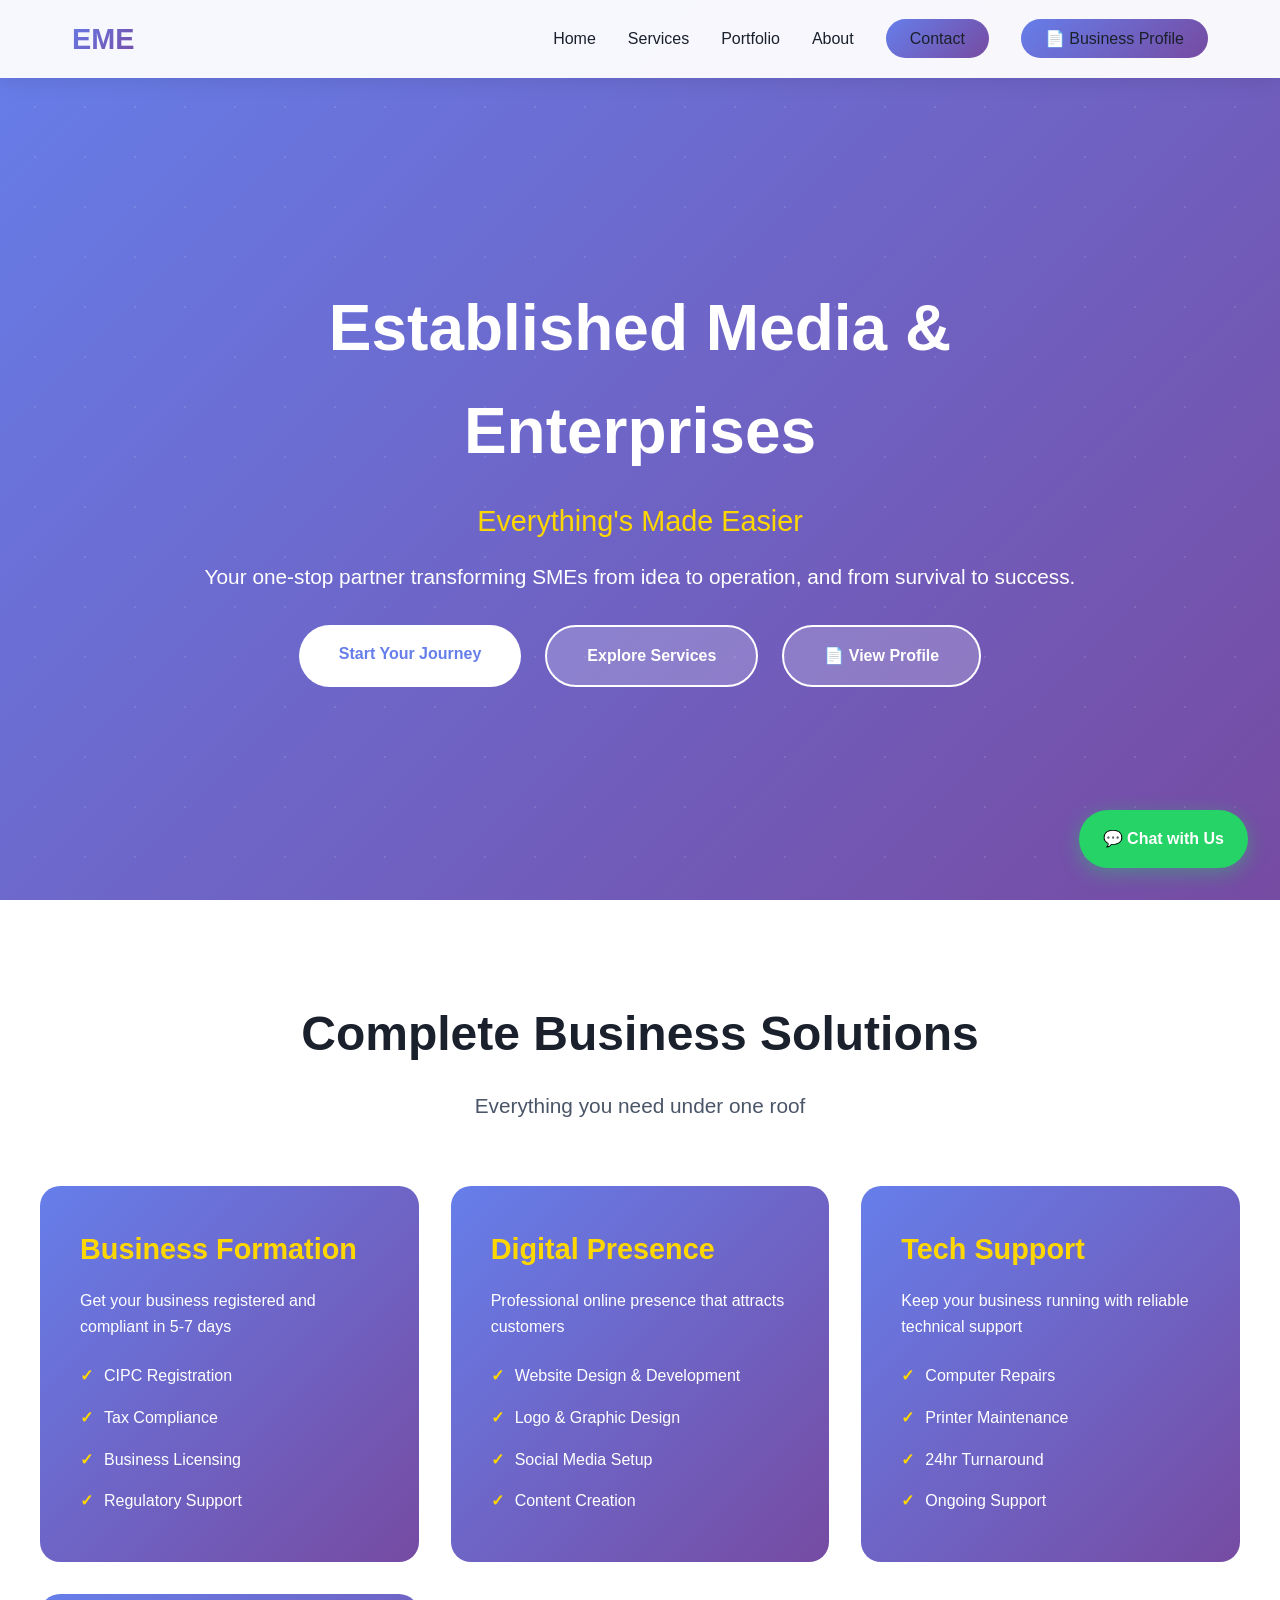
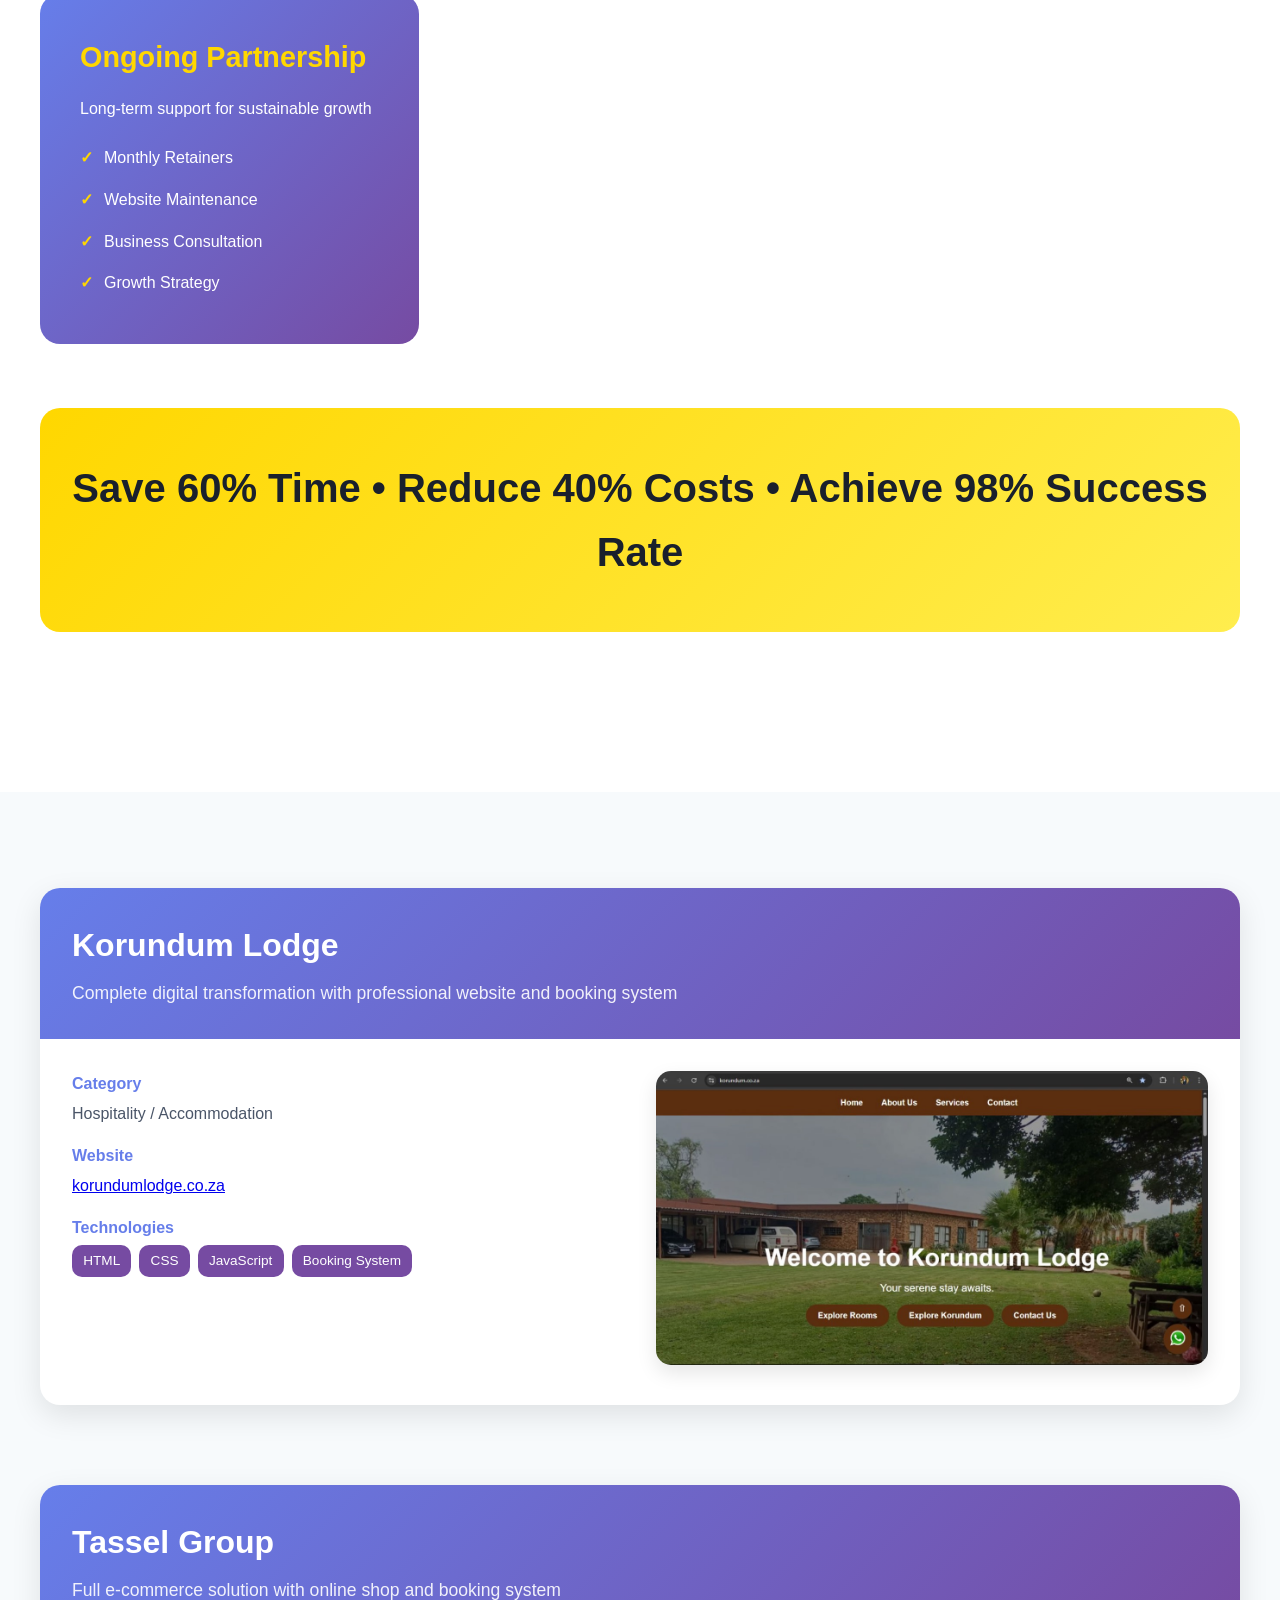
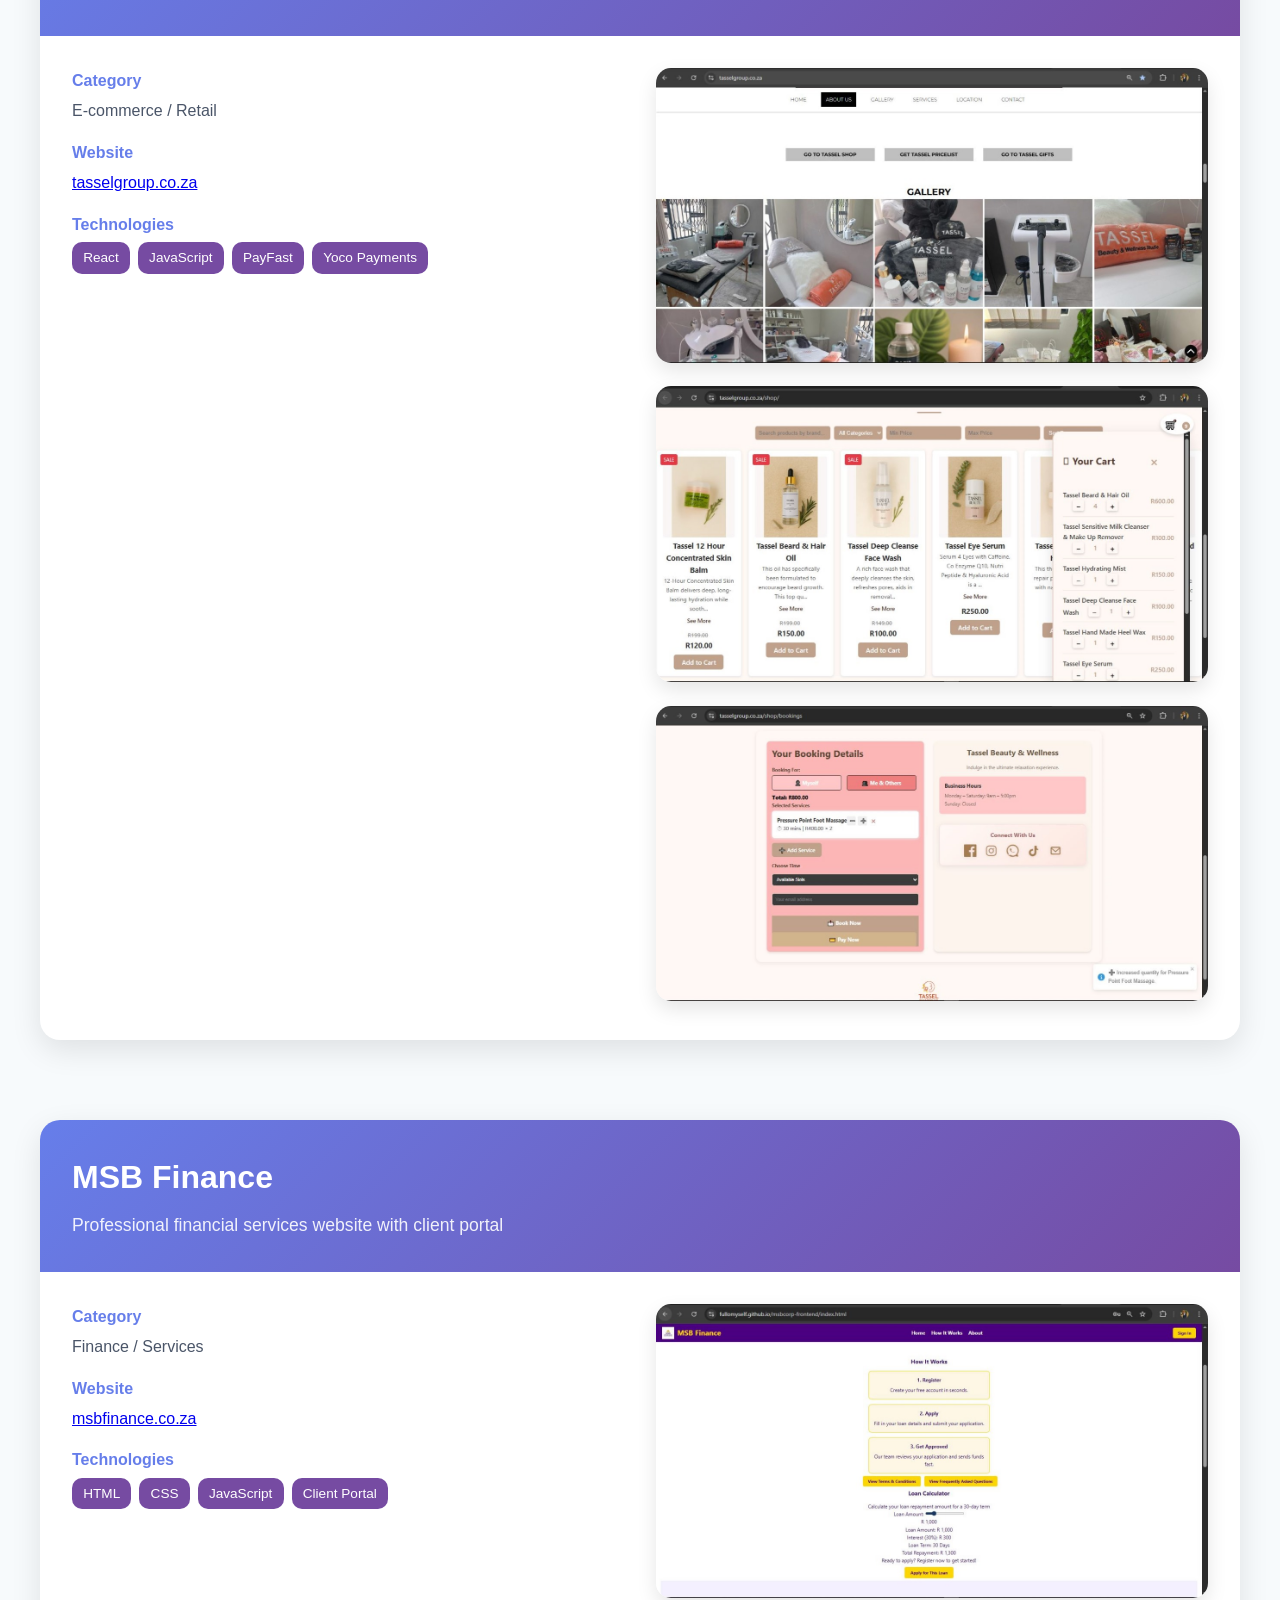
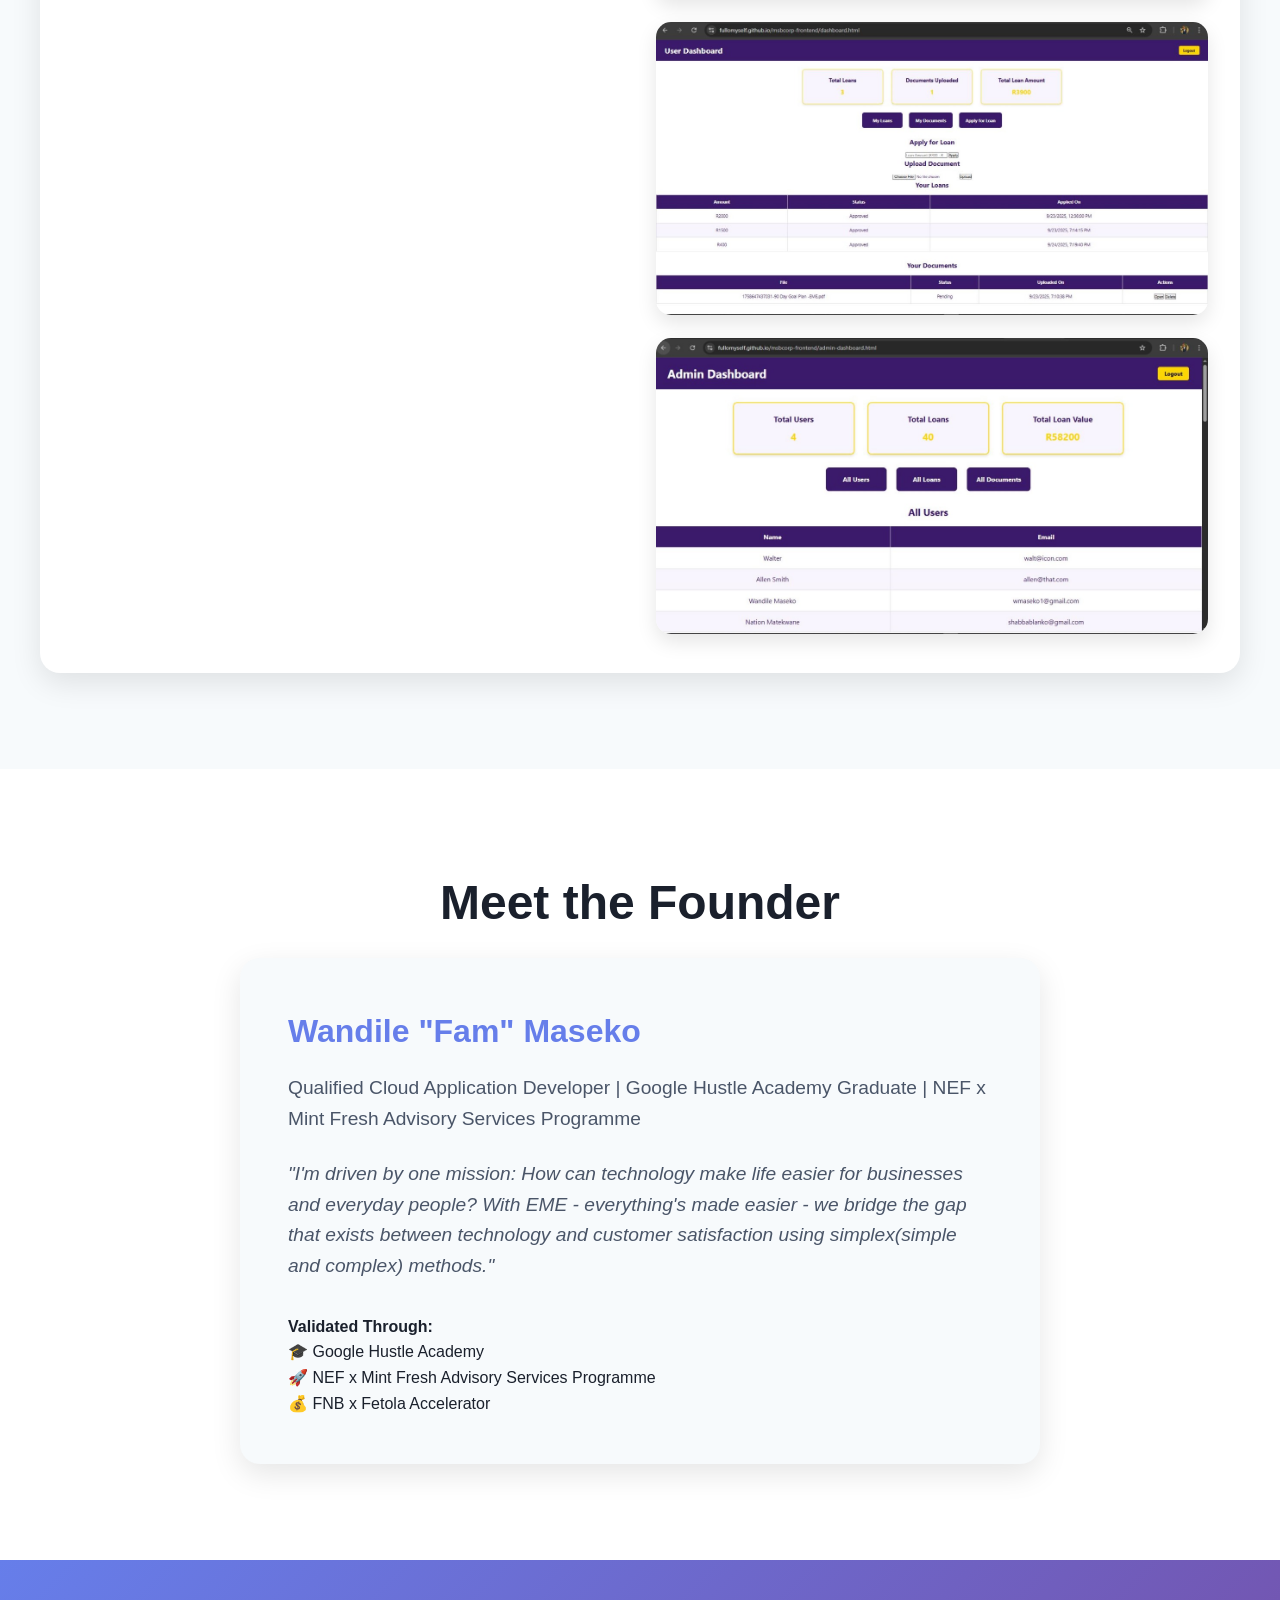
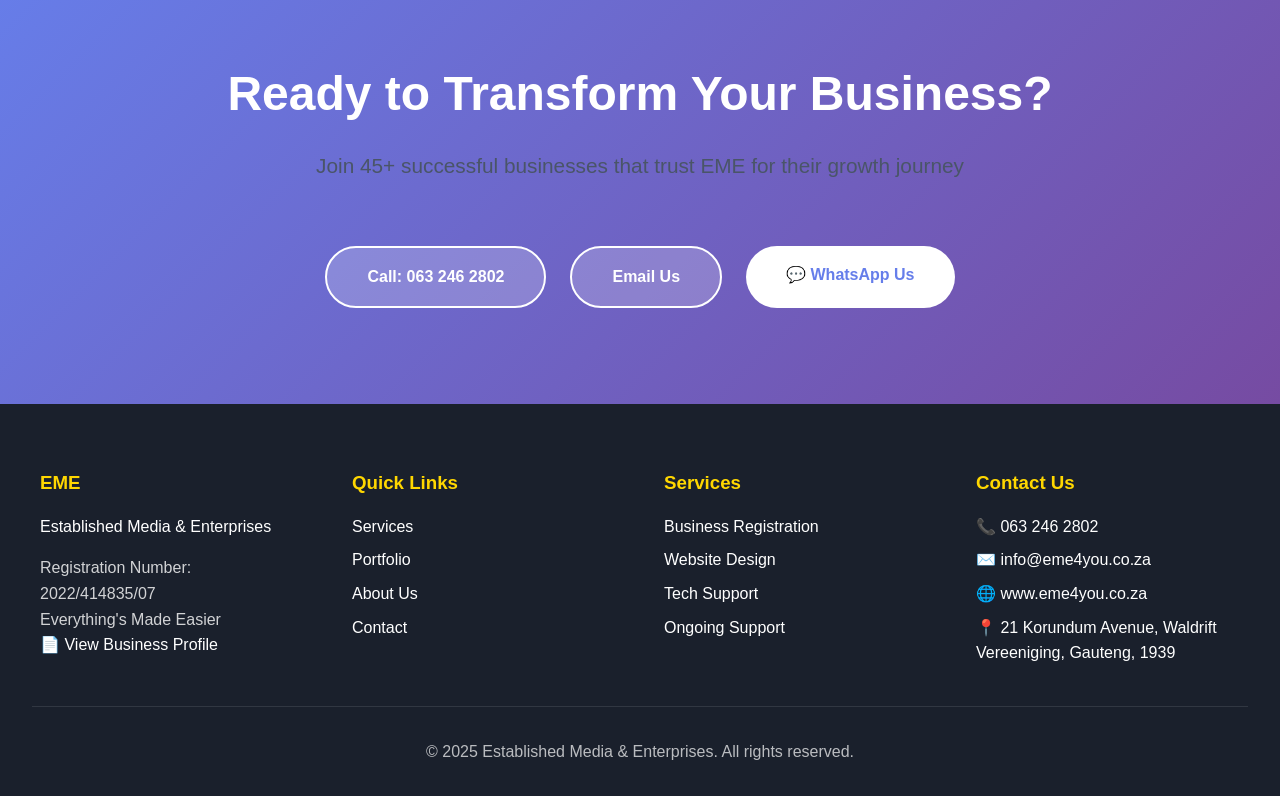
==== index.html @ 4d740564 "frontend - Done/ Final" ====
<!DOCTYPE html>
<html lang="en">

<head>
    <meta charset="UTF-8" />
    <meta name="viewport" content="width=device-width, initial-scale=1.0" />
    <title>EME - Established Media & Enterprises | Everything's Made Easier</title>
    <meta name="description"
        content="One-stop SME enablement partner. From company registration to website design and tech support." />
    <link rel="icon" type="image/x-icon" href="assets/favicon.ico" />
    <link rel="stylesheet" href="css/styles.css" />
</head>

<body>
    <!-- Navigation -->
    <nav id="navbar">
        <div class="nav-container">
            <div class="logo">EME</div>
            <ul class="nav-links" id="navLinks">
                <li><a href="#home">Home</a></li>
                <li><a href="#services">Services</a></li>
                <li><a href="#portfolio-full">Portfolio</a></li>
                <li><a href="#about">About</a></li>
                <li><a href="#contact" class="cta-btn">Contact</a></li>
                <li><a href="#" id="openProfile" class="cta-btn">📄 Business Profile</a></li>
            </ul>
            <div class="menu-toggle" id="menuToggle">
                <span></span>
                <span></span>
                <span></span>
            </div>
        </div>
    </nav>

    <!-- Hero Section -->
    <section class="hero" id="home">
        <div class="hero-content">
            <h1>Established Media & Enterprises</h1>
            <p class="tagline">Everything's Made Easier</p>
            <p>Your one-stop partner transforming SMEs from idea to operation, and from survival to success.</p>
            <div class="hero-buttons">
                <a href="#contact" class="btn-primary">Start Your Journey</a>
                <a href="#services" class="btn-secondary">Explore Services</a>
                <a href="#" id="openProfileHero" class="btn-secondary">📄 View Profile</a>
            </div>
        </div>
    </section>

    <!-- Services Section -->
    <section class="services-section" id="services">
        <h2 class="section-title">Complete Business Solutions</h2>
        <p class="section-subtitle">Everything you need under one roof</p>
        <div class="services-grid">
            <div class="service-card">
                <h3>Business Formation</h3>
                <p>Get your business registered and compliant in 5-7 days</p>
                <ul>
                    <li>CIPC Registration</li>
                    <li>Tax Compliance</li>
                    <li>Business Licensing</li>
                    <li>Regulatory Support</li>
                </ul>
            </div>
            <div class="service-card">
                <h3>Digital Presence</h3>
                <p>Professional online presence that attracts customers</p>
                <ul>
                    <li>Website Design & Development</li>
                    <li>Logo & Graphic Design</li>
                    <li>Social Media Setup</li>
                    <li>Content Creation</li>
                </ul>
            </div>
            <div class="service-card">
                <h3>Tech Support</h3>
                <p>Keep your business running with reliable technical support</p>
                <ul>
                    <li>Computer Repairs</li>
                    <li>Printer Maintenance</li>
                    <li>24hr Turnaround</li>
                    <li>Ongoing Support</li>
                </ul>
            </div>
            <div class="service-card">
                <h3>Ongoing Partnership</h3>
                <p>Long-term support for sustainable growth</p>
                <ul>
                    <li>Monthly Retainers</li>
                    <li>Website Maintenance</li>
                    <li>Business Consultation</li>
                    <li>Growth Strategy</li>
                </ul>
            </div>
        </div>
        <div class="value-prop">
            <h2>Save 60% Time • Reduce 40% Costs • Achieve 98% Success Rate</h2>
        </div>
    </section>

    <!-- Portfolio Section -->
    <section class="portfolio-full-section" id="portfolio-full">
        <div class="container">
            <!-- Portfolio Project 1 -->
            <div class="project">
                <div class="project-header">
                    <h2 class="project-title">Korundum Lodge</h2>
                    <p class="project-subtitle">Complete digital transformation with professional website and booking
                        system</p>
                </div>
                <div class="project-content">
                    <div class="project-grid">
                        <div class="project-details">
                            <div class="detail-item">
                                <span class="detail-label">Category</span>
                                <span class="detail-value">Hospitality / Accommodation</span>
                            </div>
                            <div class="detail-item">
                                <span class="detail-label">Website</span>
                                <a href="https://korundumlodge.co.za" target="_blank"
                                    class="website-link">korundumlodge.co.za</a>
                            </div>
                            <div class="detail-item">
                                <span class="detail-label">Technologies</span>
                                <div class="features-list">
                                    <span class="feature">HTML</span>
                                    <span class="feature">CSS</span>
                                    <span class="feature">JavaScript</span>
                                    <span class="feature">Booking System</span>
                                </div>
                            </div>
                        </div>
                        <div class="screenshot-gallery">
                            <div class="screenshot-container">
                                <img src="screenshots/korundumHomePage.jpg" alt="Korundum Lodge Screenshot 1">
                            </div>
                        </div>
                    </div>
                </div>
            </div>

            <!-- Portfolio Project 2 -->
            <div class="project">
                <div class="project-header">
                    <h2 class="project-title">Tassel Group</h2>
                    <p class="project-subtitle">Full e-commerce solution with online shop and booking system</p>
                </div>
                <div class="project-content">
                    <div class="project-grid">
                        <div class="project-details">
                            <div class="detail-item">
                                <span class="detail-label">Category</span>
                                <span class="detail-value">E-commerce / Retail</span>
                            </div>
                            <div class="detail-item">
                                <span class="detail-label">Website</span>
                                <a href="https://tasselgroup.co.za" target="_blank"
                                    class="website-link">tasselgroup.co.za</a>
                            </div>
                            <div class="detail-item">
                                <span class="detail-label">Technologies</span>
                                <div class="features-list">
                                    <span class="feature">React</span>
                                    <span class="feature">JavaScript</span>
                                    <span class="feature">PayFast</span>
                                    <span class="feature">Yoco Payments</span>
                                </div>
                            </div>
                        </div>
                        <div class="screenshot-gallery">
                            <div class="screenshot-container">
                                <img src="screenshots/tasselHomePage.jpg" alt="Tassel Group Screenshot 1">
                            </div>
                            <div class="screenshot-container">
                                <img src="screenshots/tasselShop.jpg" alt="Tassel Group Screenshot 2">
                            </div>
                            <div class="screenshot-container">
                                <img src="screenshots/tasselBookings.jpg" alt="Tassel Group Screenshot 3">
                            </div>
                        </div>
                    </div>
                </div>
            </div>

            <!-- Portfolio Project 3 -->
            <div class="project">
                <div class="project-header">
                    <h2 class="project-title">MSB Finance</h2>
                    <p class="project-subtitle">Professional financial services website with client portal</p>
                </div>
                <div class="project-content">
                    <div class="project-grid">
                        <div class="project-details">
                            <div class="detail-item">
                                <span class="detail-label">Category</span>
                                <span class="detail-value">Finance / Services</span>
                            </div>
                            <div class="detail-item">
                                <span class="detail-label">Website</span>
                                <a href="https://msbfinance.co.za" target="_blank"
                                    class="website-link">msbfinance.co.za</a>
                            </div>
                            <div class="detail-item">
                                <span class="detail-label">Technologies</span>
                                <div class="features-list">
                                    <span class="feature">HTML</span>
                                    <span class="feature">CSS</span>
                                    <span class="feature">JavaScript</span>
                                    <span class="feature">Client Portal</span>
                                </div>
                            </div>
                        </div>
                        <div class="screenshot-gallery">
                            <div class="screenshot-container">
                                <img src="screenshots/msb-homePage.jpg" alt="MSB Finance Screenshot 1">
                            </div>
                            <div class="screenshot-container">
                                <img src="screenshots/msb-userDashboard.jpg" alt="MSB Finance Screenshot 2">
                            </div>
                            <div class="screenshot-container">
                                <img src="screenshots/msb-adminDashboard.jpg" alt="MSB Finance Screenshot 3">
                            </div>
                        </div>
                    </div>
                </div>
            </div>
        </div>
    </section>

    <!-- About Section -->
    <section class="about-section" id="about">
        <h2 class="section-title">Meet the Founder</h2>
        <div class="about-card">
            <h3>Wandile "Fam" Maseko</h3>
            <p class="subtitle">Qualified Cloud Application Developer | Google Hustle Academy Graduate | NEF x Mint Fresh Advisory Services Programme</p>
            <p class="quote">
                "I'm driven by one mission: How can technology make life easier for businesses and everyday people? With
                EME - everything's made easier - we bridge the gap that exists between technology and customer
                satisfaction using simplex(simple and complex) methods."
            </p>
            <div class="validation-box">
                <h4>Validated Through:</h4>
                <div class="validation-items">
                    <div>🎓 Google Hustle Academy</div>
                    <div>🚀 NEF x Mint Fresh Advisory Services Programme</div>
                    <div>💰 FNB x Fetola Accelerator</div>
                </div>
            </div>
        </div>
    </section>

    <!-- Contact Section -->
    <section class="contact-section" id="contact">
        <h2 class="section-title">Ready to Transform Your Business?</h2>
        <p class="section-subtitle">Join 45+ successful businesses that trust EME for their growth journey</p>

        <div class="hero-buttons" style="margin-top: 3rem;">
            <a href="tel:0632462802" class="btn-secondary">Call: 063 246 2802</a>
            <a href="mailto:info@eme4you.co.za" class="btn-secondary">Email Us</a>
            <a href="https://wa.me/27632462802?text=Hi%20EME%2C%20I%27m%20interested%20in%20your%20services."
                target="_blank" class="btn-primary whatsapp-btn">
                💬 WhatsApp Us
            </a>
        </div>
    </section>

    <!-- Footer -->
    <footer>
        <div class="footer-content">
            <div class="footer-section">
                <h3>EME</h3>
                <p>Established Media & Enterprises</p>
                <p style="margin-top: 1rem; opacity: 0.8;">Registration Number: 2022/414835/07</p>
                <p style="opacity: 0.8;">Everything's Made Easier</p>
                <a href="#" id="openProfile" class="btn-primary">📄 View Business Profile</a>
            </div>
            <div class="footer-section">
                <h3>Quick Links</h3>
                <ul>
                    <li><a href="#services">Services</a></li>
                    <li><a href="#portfolio-full">Portfolio</a></li>
                    <li><a href="#about">About Us</a></li>
                    <li><a href="#contact">Contact</a></li>
                </ul>
            </div>
            <div class="footer-section">
                <h3>Services</h3>
                <ul>
                    <li><a href="#services">Business Registration</a></li>
                    <li><a href="#services">Website Design</a></li>
                    <li><a href="#services">Tech Support</a></li>
                    <li><a href="#services">Ongoing Support</a></li>
                </ul>
            </div>
            <div class="footer-section">
                <h3>Contact Us</h3>
                <ul>
                    <li>📞 <a href="tel:0632462802">063 246 2802</a></li>
                    <li>✉️ <a href="mailto:info@eme4you.co.za">info@eme4you.co.za</a></li>
                    <li>🌐 <a href="http://www.eme4you.co.za">www.eme4you.co.za</a></li>
                    <li>📍 21 Korundum Avenue, Waldrift<br />Vereeniging, Gauteng, 1939</li>
                </ul>
            </div>
        </div>
        <div class="footer-bottom">
            <p>&copy; 2025 Established Media & Enterprises. All rights reserved.</p>
        </div>
    </footer>

     <!-- ======================== -->
  <!-- Business Profile Modal -->
  <!-- ======================== -->
  <div id="profileModal" class="modal">
    <div class="modal-content">
      <span id="closeProfile" class="close">&times;</span>
      <div class="profile-container">
        <!-- Business Profile Content -->
        <h2>Established Media & Enterprises</h2>
        <p><strong>Reg. No:</strong> 2022/414835/07</p>
        <p><strong>Founder:</strong> Wandile Maseko</p>
        <p><strong>Industry:</strong> Business Enablement, Digital Services, Tech Support</p>
        <h3>About Us</h3>
        <p>
          Established Media & Enterprises (EME) is a one-stop SME enablement partner.
          We specialize in company registration, website design, branding, and tech support.
        </p>

        <h3>Our Services</h3>
        <ul>
          <li>Company Registration & Compliance</li>
          <li>Website Design & Hosting</li>
          <li>Graphic Design & Branding</li>
          <li>Computer & Printer Repairs</li>
          <li>SME Growth Consultation</li>
        </ul>

        <h3>Highlights & Recognition</h3>
        <ul>
          <li>🎓 Google Hustle Academy Graduate</li>
          <li>💰 NEF Funding Recipient</li>
          <li>🚀 FNB x Fetola Accelerator</li>
        </ul>

        <h3>Contact Information</h3>
        <p>📞 063 246 2802</p>
        <p>✉️ info@eme4you.co.za</p>
        <p>🌐 www.eme4you.co.za</p>
        <p>📍 21 Korundum Avenue, Waldrift, Vereeniging, Gauteng, 1939</p>
      </div>
      <div class="modal-actions">
        <button id="downloadProfile" class="btn-primary">⬇️ Download PDF</button>
      </div>
    </div>
  </div>

    <!-- WhatsApp Float Button -->
    <a href="https://wa.me/27632462802?text=Hi%20EME%2C%20I%27d%20like%20to%20know%20more%20about%20your%20services."
        target="_blank" class="whatsapp-float">
        💬 Chat with Us
    </a>

    <script src="js/script.js"></script>
</body>

</html>
---- css/styles.css ----
/* =====================
   Reset & Root Variables
   ===================== */
* {
    margin: 0;
    padding: 0;
    box-sizing: border-box;
}

:root {
    --primary: #667eea;
    --secondary: #764ba2;
    --accent: #ffd700;
    --dark: #1a202c;
    --light: #f7fafc;
    --gray: #4a5568;
    --green: #25D366;
}

body {
    font-family: 'Segoe UI', Tahoma, Geneva, Verdana, sans-serif;
    line-height: 1.6;
    color: var(--dark);
    overflow-x: hidden;
}

html {
    scroll-behavior: smooth;
}

/* =====================
   Navigation
   ===================== */
nav {
    position: fixed;
    top: 0;
    width: 100%;
    background: rgba(255, 255, 255, 0.95);
    backdrop-filter: blur(10px);
    box-shadow: 0 2px 20px rgba(0, 0, 0, 0.1);
    z-index: 1000;
    transition: all 0.3s ease;
}

nav.scrolled {
    padding: 0.5rem 0;
    box-shadow: 0 4px 30px rgba(0, 0, 0, 0.15);
}

.nav-container {
    max-width: 1200px;
    margin: 0 auto;
    display: flex;
    justify-content: space-between;
    align-items: center;
    padding: 1rem 2rem;
}

.logo {
    font-size: 1.8rem;
    font-weight: 700;
    background: linear-gradient(135deg, var(--primary), var(--secondary));
    -webkit-background-clip: text;
    -webkit-text-fill-color: transparent;
    background-clip: text;
}

.nav-links {
    display: flex;
    gap: 2rem;
    list-style: none;
    align-items: center;
}

.nav-links a {
    text-decoration: none;
    color: var(--dark);
    font-weight: 500;
    transition: color 0.3s;
    position: relative;
}

.nav-links a:not(.cta-btn)::after {
    content: '';
    position: absolute;
    bottom: -5px;
    left: 0;
    width: 0;
    height: 2px;
    background: var(--primary);
    transition: width 0.3s;
}

.nav-links a:not(.cta-btn):hover::after {
    width: 100%;
}

.nav-links a:hover {
    color: var(--primary);
}

.cta-btn {
    background: linear-gradient(135deg, var(--primary), var(--secondary));
    color: white;
    padding: 0.7rem 1.5rem;
    border-radius: 25px;
    text-decoration: none;
    font-weight: 600;
    transition: transform 0.3s, box-shadow 0.3s;
}

.cta-btn:hover {
    transform: translateY(-2px);
    box-shadow: 0 5px 15px rgba(102, 126, 234, 0.4);
}

.menu-toggle {
    display: none;
    flex-direction: column;
    cursor: pointer;
    gap: 5px;
}

.menu-toggle span {
    width: 25px;
    height: 3px;
    background: var(--dark);
    transition: 0.3s;
    border-radius: 3px;
}

.menu-toggle.active span:nth-child(1) {
    transform: rotate(45deg) translate(8px, 8px);
}

.menu-toggle.active span:nth-child(2) {
    opacity: 0;
}

.menu-toggle.active span:nth-child(3) {
    transform: rotate(-45deg) translate(8px, -8px);
}

/* =====================
   Hero Section
   ===================== */
.hero {
    min-height: 100vh;
    background: linear-gradient(135deg, var(--primary) 0%, var(--secondary) 100%);
    display: flex;
    align-items: center;
    justify-content: center;
    text-align: center;
    color: white;
    padding: 8rem 2rem 4rem;
    position: relative;
    overflow: hidden;
}

.hero::before {
    content: '';
    position: absolute;
    width: 200%;
    height: 200%;
    background: radial-gradient(circle, rgba(255, 255, 255, 0.1) 1px, transparent 1px);
    background-size: 50px 50px;
    animation: moveBackground 20s linear infinite;
}

@keyframes moveBackground {
    0% {
        transform: translate(0, 0);
    }

    100% {
        transform: translate(50px, 50px);
    }
}

.hero-content {
    max-width: 900px;
    position: relative;
    z-index: 1;
}

.hero h1 {
    font-size: 4rem;
    margin-bottom: 1rem;
    animation: fadeInUp 1s ease-out;
}

.hero .tagline {
    font-size: 1.8rem;
    margin-bottom: 1rem;
    color: var(--accent);
    animation: fadeInUp 1s ease-out 0.2s both;
}

.hero p {
    font-size: 1.3rem;
    margin-bottom: 2rem;
    opacity: 0.95;
    animation: fadeInUp 1s ease-out 0.4s both;
}

@keyframes fadeInUp {
    from {
        opacity: 0;
        transform: translateY(30px);
    }

    to {
        opacity: 1;
        transform: translateY(0);
    }
}

/* Hero Buttons */
.hero-buttons {
    display: flex;
    gap: 1.5rem;
    justify-content: center;
    flex-wrap: wrap;
}

.hero-buttons .btn-primary {
    background: white;
    color: var(--primary);
    border-radius: 50px;
    padding: 1rem 2.5rem;
    font-weight: 700;
    text-decoration: none;
    transition: all 0.3s ease;
}

.hero-buttons .btn-primary:hover {
    transform: translateY(-3px);
    box-shadow: 0 10px 25px rgba(0, 0, 0, 0.2);
}

.hero-buttons .btn-secondary {
    background: rgba(255, 255, 255, 0.2);
    color: white;
    border: 2px solid white;
    border-radius: 50px;
    padding: 1rem 2.5rem;
    font-weight: 600;
    text-decoration: none;
    transition: all 0.3s ease;
}

.hero-buttons .btn-secondary:hover {
    background: white;
    color: var(--primary);
    transform: translateY(-3px);
    box-shadow: 0 8px 20px rgba(0, 0, 0, 0.15);
}

/* =====================
   Sections
   ===================== */
section {
    padding: 6rem 2rem;
}

.section-title {
    text-align: center;
    font-size: 3rem;
    margin-bottom: 1rem;
    color: var(--dark);
}

.section-subtitle {
    text-align: center;
    font-size: 1.3rem;
    color: var(--gray);
    margin-bottom: 4rem;
}

/* =====================
   Services
   ===================== */
.services-section {
    background: white;
}

.services-grid {
    max-width: 1200px;
    margin: 0 auto;
    display: grid;
    grid-template-columns: repeat(auto-fit, minmax(280px, 1fr));
    gap: 2rem;
}

.service-card {
    background: linear-gradient(135deg, var(--primary), var(--secondary));
    padding: 2.5rem;
    border-radius: 20px;
    color: white;
    transition: transform 0.3s, box-shadow 0.3s;
}

.service-card:hover {
    transform: translateY(-10px);
    box-shadow: 0 15px 40px rgba(102, 126, 234, 0.3);
}

.service-card h3 {
    font-size: 1.8rem;
    margin-bottom: 1rem;
    color: var(--accent);
}

.service-card ul {
    list-style: none;
    margin-top: 1rem;
}

.service-card ul li {
    padding: 0.5rem 0 0.5rem 1.5rem;
    position: relative;
}

.service-card ul li::before {
    content: "✓";
    position: absolute;
    left: 0;
    color: var(--accent);
    font-weight: bold;
}

/* Value Prop */
.value-prop {
    background: linear-gradient(135deg, var(--accent) 0%, #ffed4e 100%);
    padding: 3rem 2rem;
    text-align: center;
    margin: 4rem auto;
    max-width: 1200px;
    border-radius: 20px;
}

.value-prop h2 {
    font-size: 2.5rem;
    color: var(--dark);
}

/* =====================
   Portfolio Full Section
   ===================== */
.portfolio-full-section {
    background: var(--light);
    padding: 6rem 2rem;
}

.portfolio-full-section .container {
    max-width: 1200px;
    margin: 0 auto;
    display: flex;
    flex-direction: column;
    gap: 5rem;
}

.project {
    background: white;
    border-radius: 20px;
    overflow: hidden;
    box-shadow: 0 10px 30px rgba(0, 0, 0, 0.1);
    transition: transform 0.3s, box-shadow 0.3s;
}

.project:hover {
    transform: translateY(-10px);
    box-shadow: 0 20px 50px rgba(0, 0, 0, 0.15);
}

.project-header {
    padding: 2rem;
    background: linear-gradient(135deg, var(--primary), var(--secondary));
    color: white;
}

.project-header h2.project-title {
    font-size: 2rem;
    margin-bottom: 0.5rem;
}

.project-header p.project-subtitle {
    font-size: 1.1rem;
    opacity: 0.9;
}

.project-content {
    padding: 2rem;
}

.project-grid {
    display: grid;
    grid-template-columns: 1fr 1fr;
    gap: 2rem;
    align-items: start;
}

.project-details {
    display: flex;
    flex-direction: column;
    gap: 1rem;
}

.detail-item {
    display: flex;
    flex-direction: column;
}

.detail-label {
    font-weight: 600;
    color: var(--primary);
    margin-bottom: 0.3rem;
}

.detail-value {
    color: var(--gray);
}

.features-list {
    display: flex;
    flex-wrap: wrap;
    gap: 0.5rem;
}

.feature {
    background: var(--secondary);
    color: white;
    padding: 0.3rem 0.7rem;
    border-radius: 10px;
    font-size: 0.85rem;
}

.screenshot-gallery {
    display: flex;
    flex-direction: column;
    gap: 1rem;
}

.screenshot-container img {
    width: 100%;
    border-radius: 15px;
    box-shadow: 0 8px 20px rgba(0, 0, 0, 0.1);
    transition: transform 0.3s, box-shadow 0.3s;
}

.screenshot-container img:hover {
    transform: translateY(-5px);
    box-shadow: 0 15px 35px rgba(0, 0, 0, 0.15);
}

/* =====================
   About Section
   ===================== */
.about-section {
    background: white;
}

.about-card {
    max-width: 800px;
    margin: 0 auto;
    background: var(--light);
    padding: 3rem;
    border-radius: 20px;
    box-shadow: 0 10px 30px rgba(0, 0, 0, 0.1);
}

.about-card h3 {
    color: var(--primary);
    font-size: 2rem;
    margin-bottom: 1rem;
}

.about-card .subtitle {
    font-size: 1.2rem;
    color: var(--gray);
    margin-bottom: 1.5rem;
}

.about-card .quote {
    font-size: 1.2rem;
    font-style: italic;
    color: var(--gray);
    margin-bottom: 2rem;
}

/* =====================
   Contact Section
   ===================== */
.contact-section {
    background: linear-gradient(135deg, var(--primary), var(--secondary));
    color: white;
    text-align: center;
}

.contact-section h2 {
    color: white;
}

.contact-form-container {
    max-width: 600px;
    margin: 3rem auto;
}

.contact-form {
    background: rgba(255, 255, 255, 0.1);
    backdrop-filter: blur(10px);
    padding: 2rem;
    border-radius: 20px;
}

.form-group {
    margin-bottom: 1.5rem;
}

.form-group input,
.form-group select,
.form-group textarea {
    width: 100%;
    padding: 1rem;
    border: 2px solid rgba(255, 255, 255, 0.3);
    border-radius: 10px;
    background: rgba(255, 255, 255, 0.9);
    font-size: 1rem;
    transition: border-color 0.3s;
}

.form-group input:focus,
.form-group select:focus,
.form-group textarea:focus {
    outline: none;
    border-color: var(--accent);
}

.form-group textarea {
    resize: vertical;
    font-family: inherit;
}

.contact-form .btn-primary {
    width: 100%;
    background: var(--accent);
    color: var(--dark);
    font-weight: 700;
    font-size: 1.1rem;
    border-radius: 50px;
    text-decoration: none;
    padding: 1rem 2rem;
}

.contact-form .btn-primary:hover {
    background: #ffed4e;
}

/* =====================
   WhatsApp Float Button
   ===================== */
.whatsapp-float {
    position: fixed;
    bottom: 2rem;
    right: 2rem;
    background: var(--green);
    color: white;
    padding: 1rem 1.5rem;
    border-radius: 50px;
    box-shadow: 0 5px 20px rgba(37, 211, 102, 0.4);
    text-decoration: none;
    font-weight: 600;
    display: flex;
    align-items: center;
    gap: 0.5rem;
    transition: all 0.3s;
    z-index: 999;
}

.whatsapp-float:hover {
    background: #20ba5a;
    transform: translateY(-3px);
    box-shadow: 0 8px 25px rgba(37, 211, 102, 0.5);
}

/* =====================
   Footer
   ===================== */
footer {
    background: var(--dark);
    color: white;
    padding: 4rem 2rem 2rem;
}

.footer-content {
    max-width: 1200px;
    margin: 0 auto;
    display: grid;
    grid-template-columns: repeat(auto-fit, minmax(250px, 1fr));
    gap: 3rem;
    margin-bottom: 2rem;
}

.footer-section h3 {
    color: var(--accent);
    margin-bottom: 1rem;
}

.footer-section ul {
    list-style: none;
}

.footer-section ul li {
    margin-bottom: 0.5rem;
}

.footer-section a {
    color: white;
    text-decoration: none;
    transition: color 0.3s;
}

.footer-section a:hover {
    color: var(--accent);
}

.footer-bottom {
    text-align: center;
    padding-top: 2rem;
    border-top: 1px solid rgba(255, 255, 255, 0.1);
    color: rgba(255, 255, 255, 0.7);
}

/* =====================
   Toast Messages
   ===================== */
.toast {
    position: fixed;
    bottom: 2rem;
    right: 2rem;
    padding: 1rem 1.5rem;
    border-radius: 10px;
    color: white;
    font-weight: 600;
    z-index: 9999;
    opacity: 0.95;
    box-shadow: 0 5px 15px rgba(0, 0, 0, 0.2);
}

.toast.success {
    background: var(--primary);
}

.toast.error {
    background: #f56565;
}

/* ===== Modal Styles (Branded) ===== */
.modal {
  display: none;
  position: fixed;
  z-index: 9999;
  left: 0;
  top: 0;
  width: 100%;
  height: 100%;
  overflow-y: auto;
  background: rgba(0, 0, 0, 0.85);
  animation: fadeIn 0.3s ease;
}

.modal-content {
  background: #ffffff;
  margin: 3% auto;
  padding: 2.5rem;
  border-radius: 16px;
  width: 92%;
  max-width: 900px;
  position: relative;
  box-shadow: 0 10px 40px rgba(0, 0, 0, 0.25);
  font-family: "Segoe UI", Arial, sans-serif;
  animation: slideUp 0.3s ease;
}

.modal .close {
  position: absolute;
  top: 15px;
  right: 20px;
  font-size: 2rem;
  font-weight: bold;
  color: #333;
  cursor: pointer;
  transition: transform 0.2s ease, color 0.2s ease;
}
.modal .close:hover {
  transform: scale(1.1);
  color: #e63946;
}

.profile-container h2 {
  font-size: 2rem;
  margin-bottom: 0.5rem;
  color: #222;
  border-bottom: 3px solid #0077b6; /* Primary brand accent */
  display: inline-block;
  padding-bottom: 4px;
}

.profile-container h3 {
  font-size: 1.4rem;
  margin-top: 1.5rem;
  margin-bottom: 0.8rem;
  color: #0077b6;
}

.profile-container p, 
.profile-container li {
  font-size: 1rem;
  color: #444;
  line-height: 1.6;
}

.profile-container ul {
  margin: 0.5rem 0 1rem 1.5rem;
}

.profile-container ul li {
  margin-bottom: 0.5rem;
}

.profile-container strong {
  color: #000;
}

.modal-actions {
  margin-top: 2rem;
  text-align: center;
}

.modal-actions .btn-primary {
  background: #0077b6;
  color: #fff;
  padding: 0.8rem 2rem;
  border-radius: 8px;
  font-size: 1rem;
  font-weight: 600;
  border: none;
  cursor: pointer;
  transition: background 0.3s ease;
}
.modal-actions .btn-primary:hover {
  background: #005f86;
}

/* Animations */
@keyframes fadeIn {
  from { opacity: 0; }
  to { opacity: 1; }
}

@keyframes slideUp {
  from { transform: translateY(40px); opacity: 0; }
  to { transform: translateY(0); opacity: 1; }
}




/* =====================
   Responsive
   ===================== */
@media (max-width: 768px) {
    .nav-links {
        display: none;
        position: absolute;
        top: 100%;
        left: 0;
        right: 0;
        background: white;
        flex-direction: column;
        padding: 2rem;
        box-shadow: 0 5px 20px rgba(0, 0, 0, 0.1);
    }

    .nav-links.active {
        display: flex;
    }

    .menu-toggle {
        display: flex;
    }

    .hero h1 {
        font-size: 2.5rem;
    }

    .hero .tagline {
        font-size: 1.3rem;
    }

    .section-title {
        font-size: 2rem;
    }

    .hero-buttons {
        flex-direction: column;
    }

    .whatsapp-float {
        padding: 0.8rem 1.2rem;
        font-size: 0.9rem;
    }

    .project-grid {
        grid-template-columns: 1fr;
    }
}
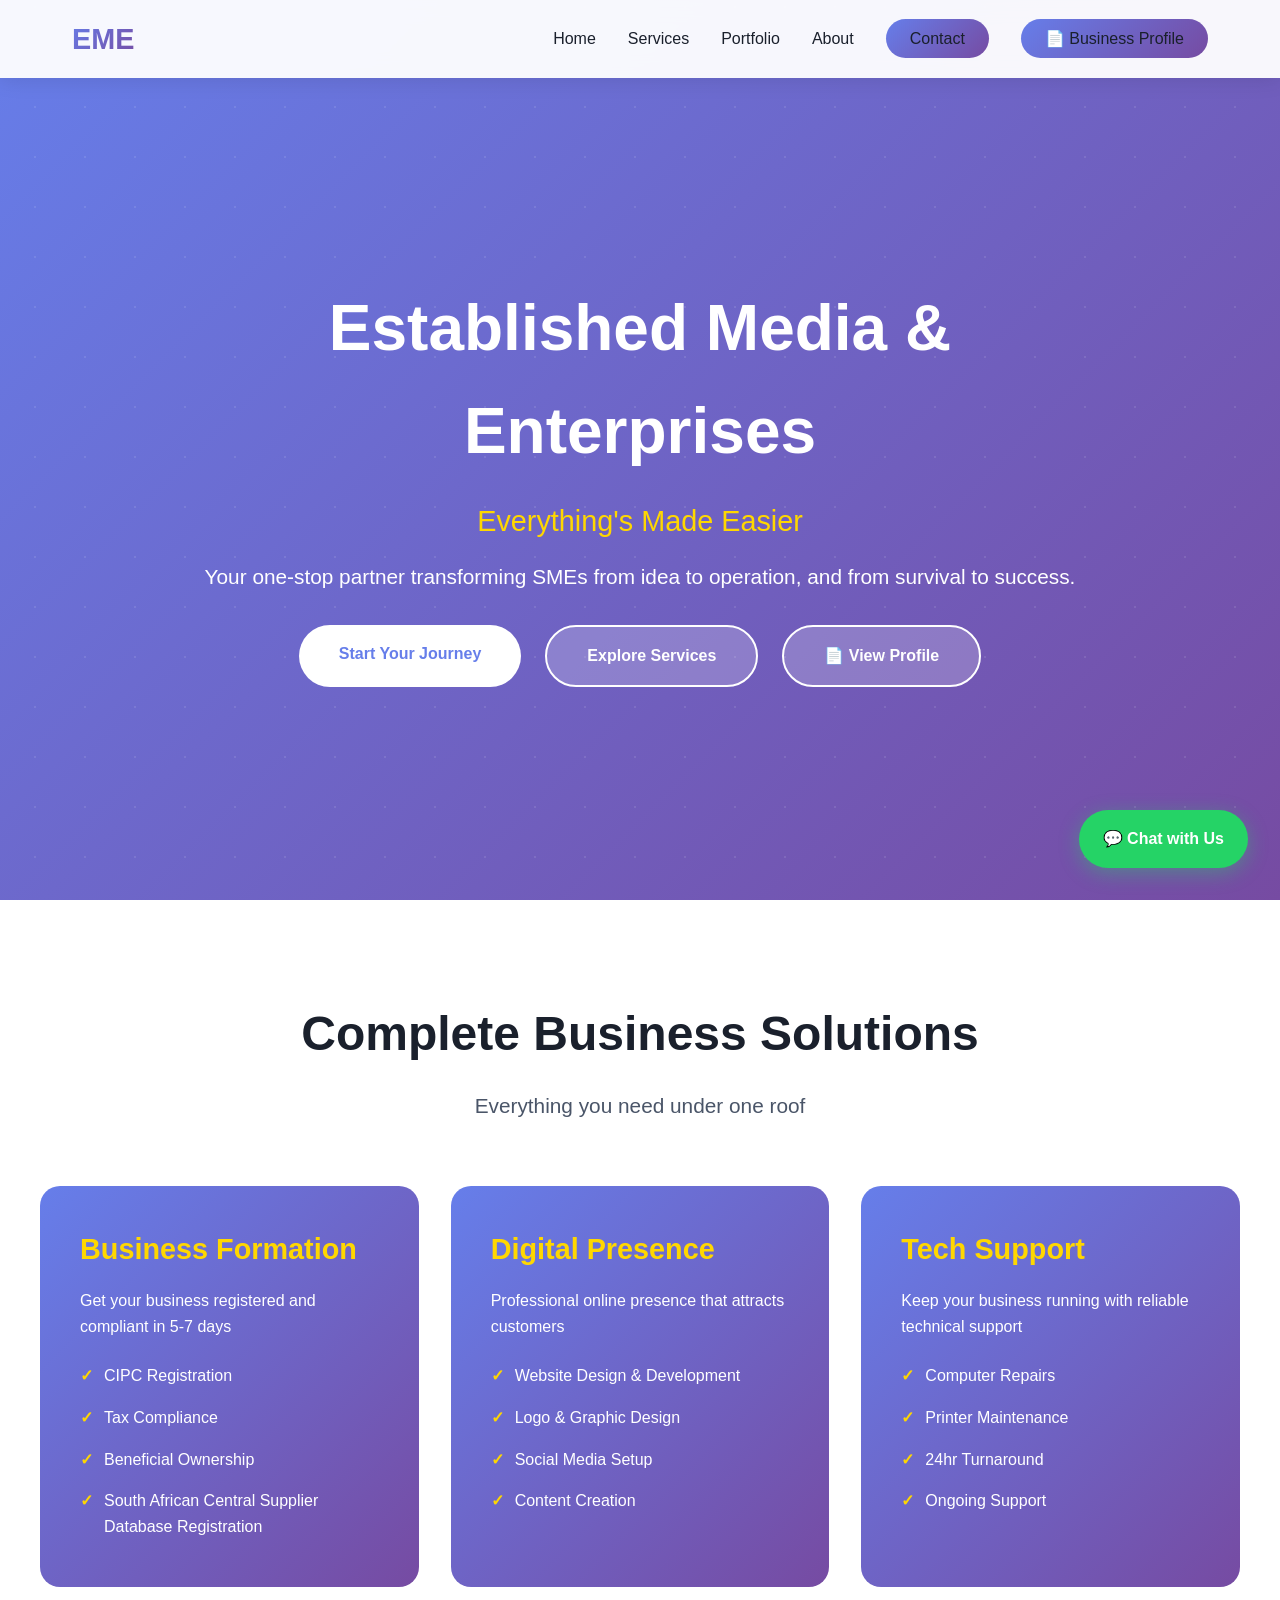
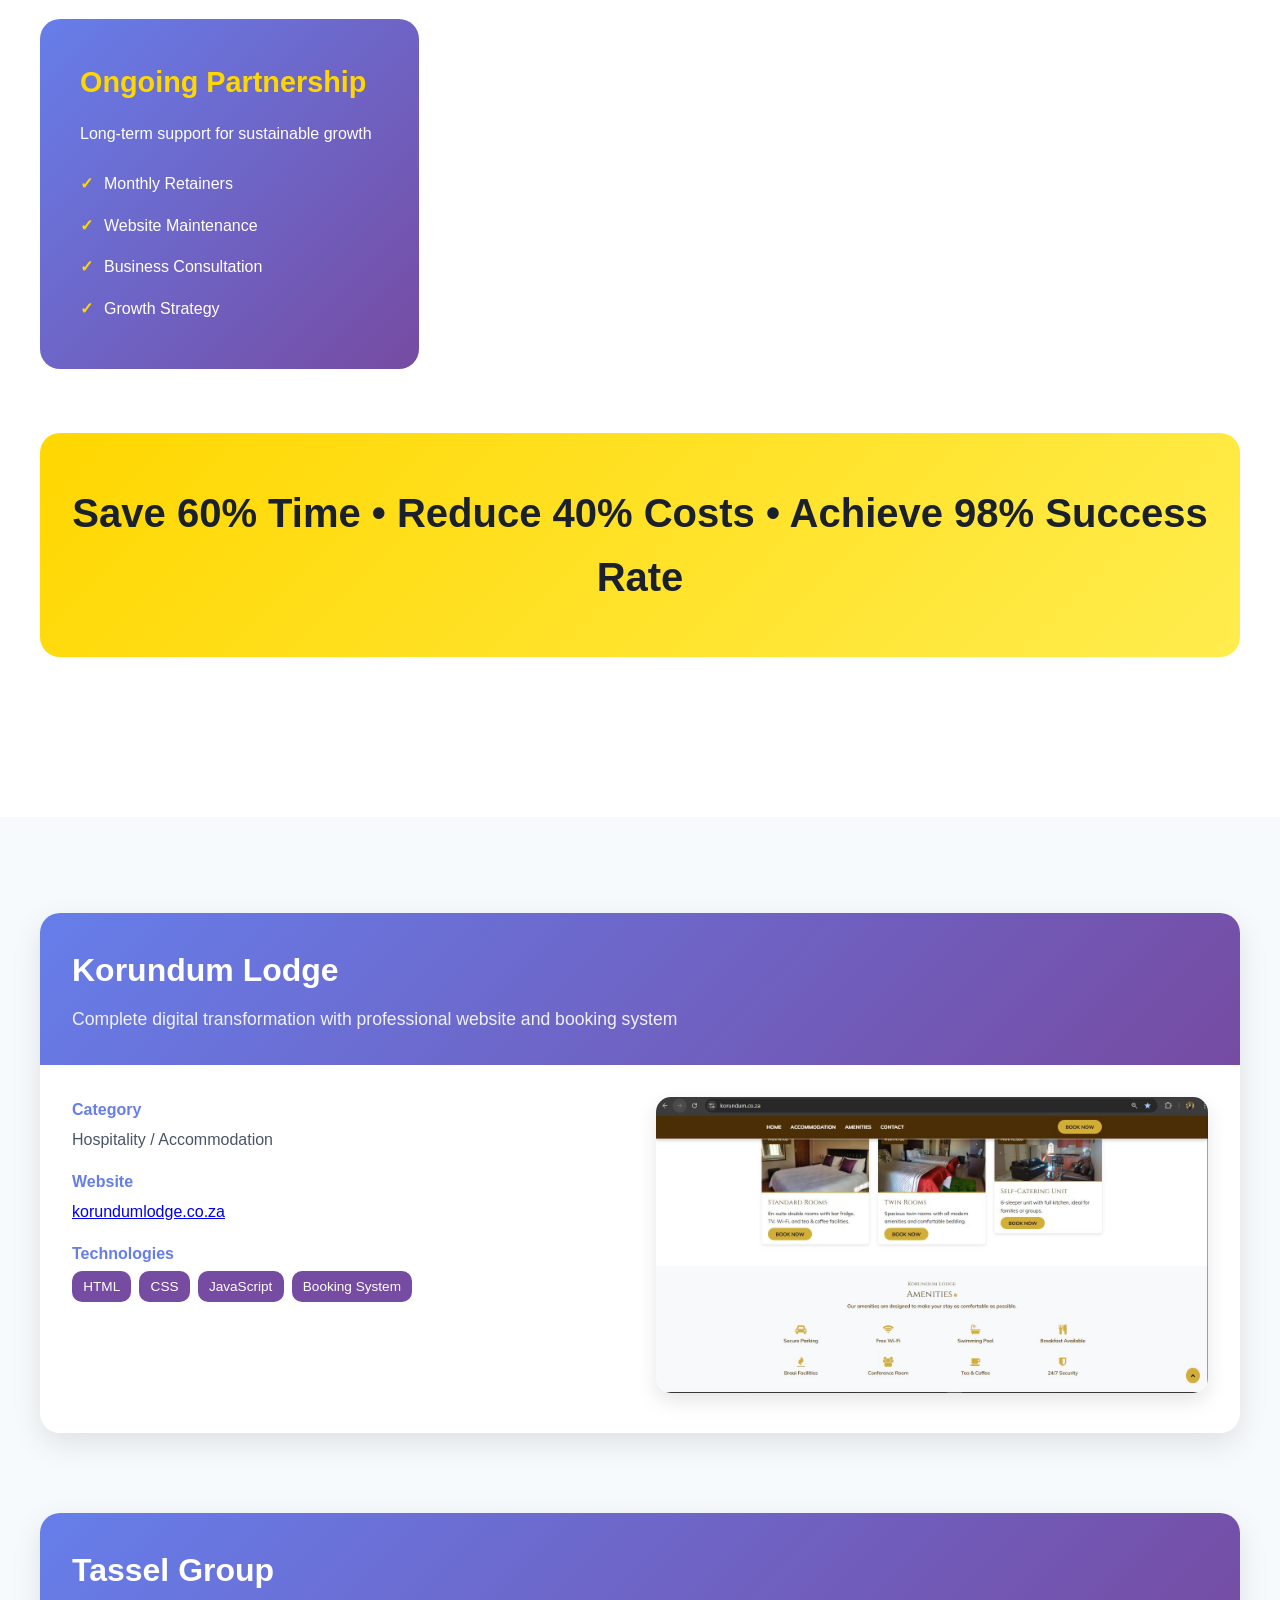
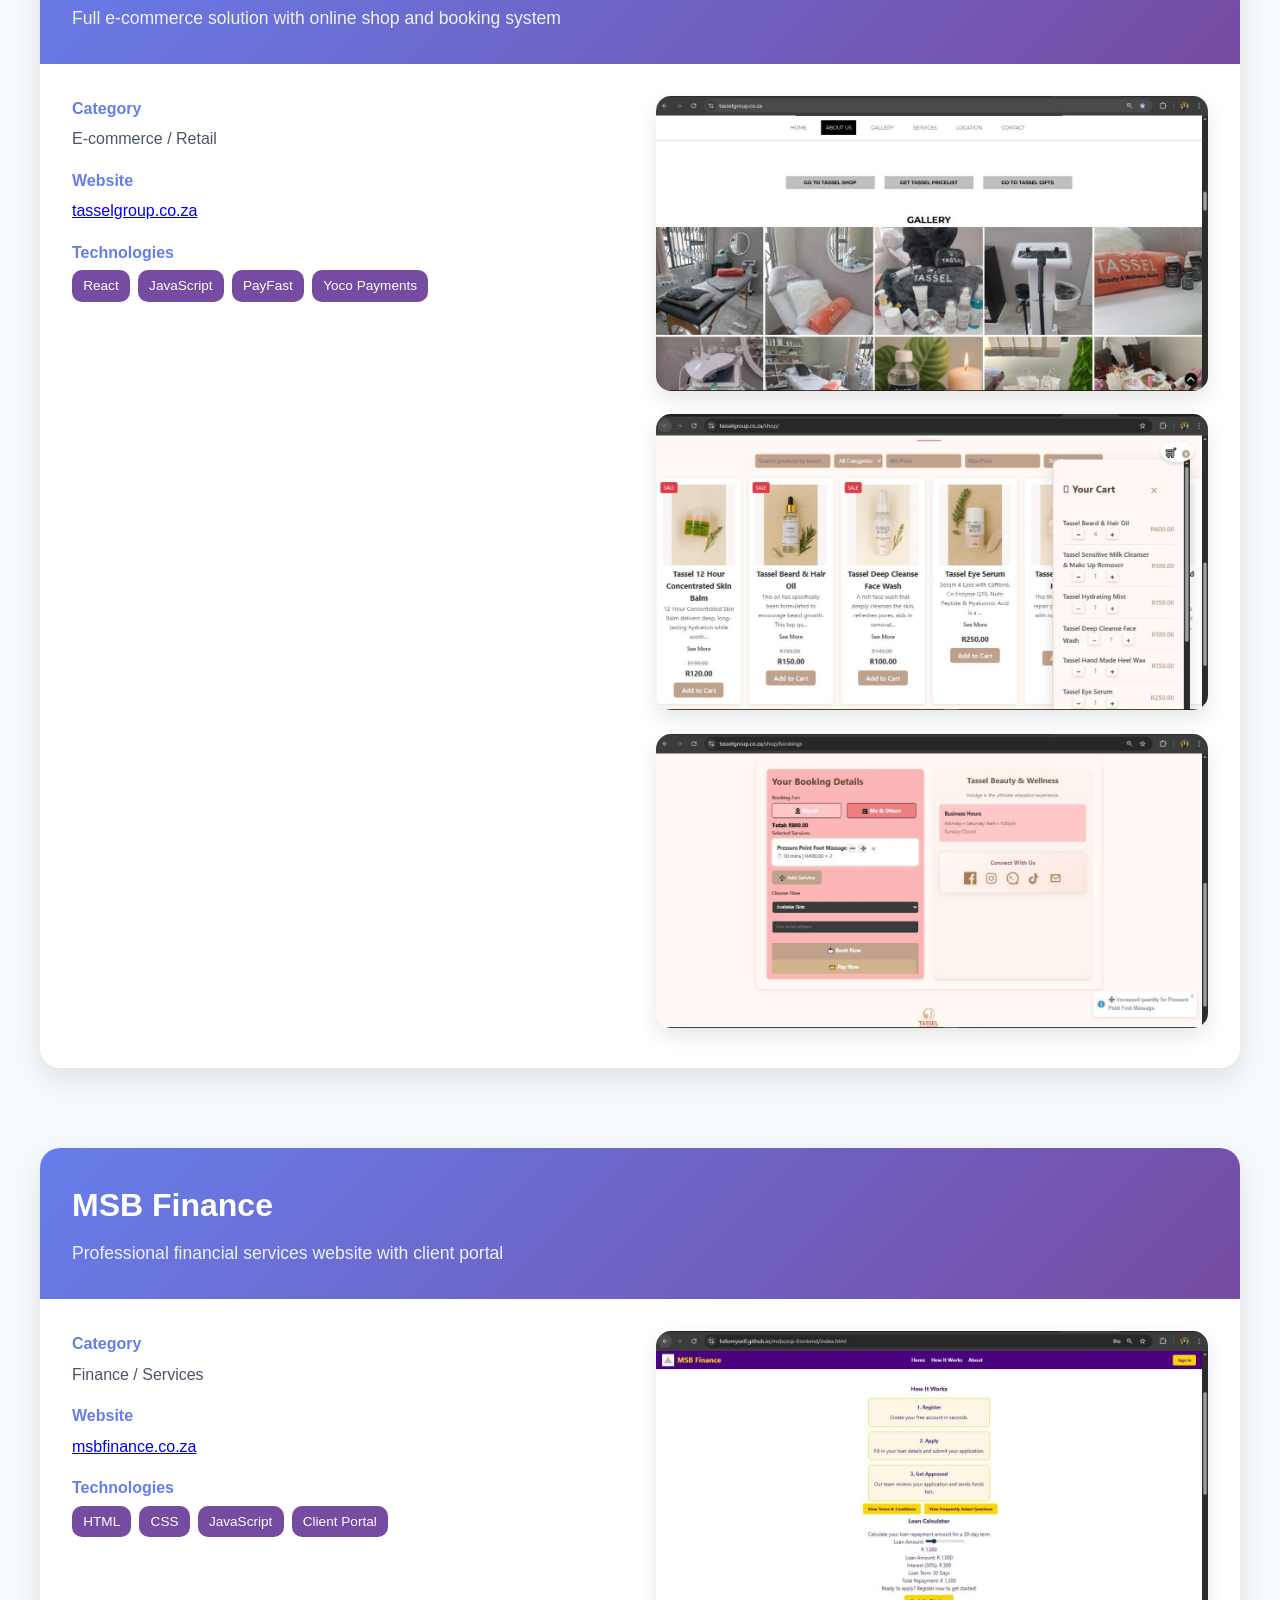
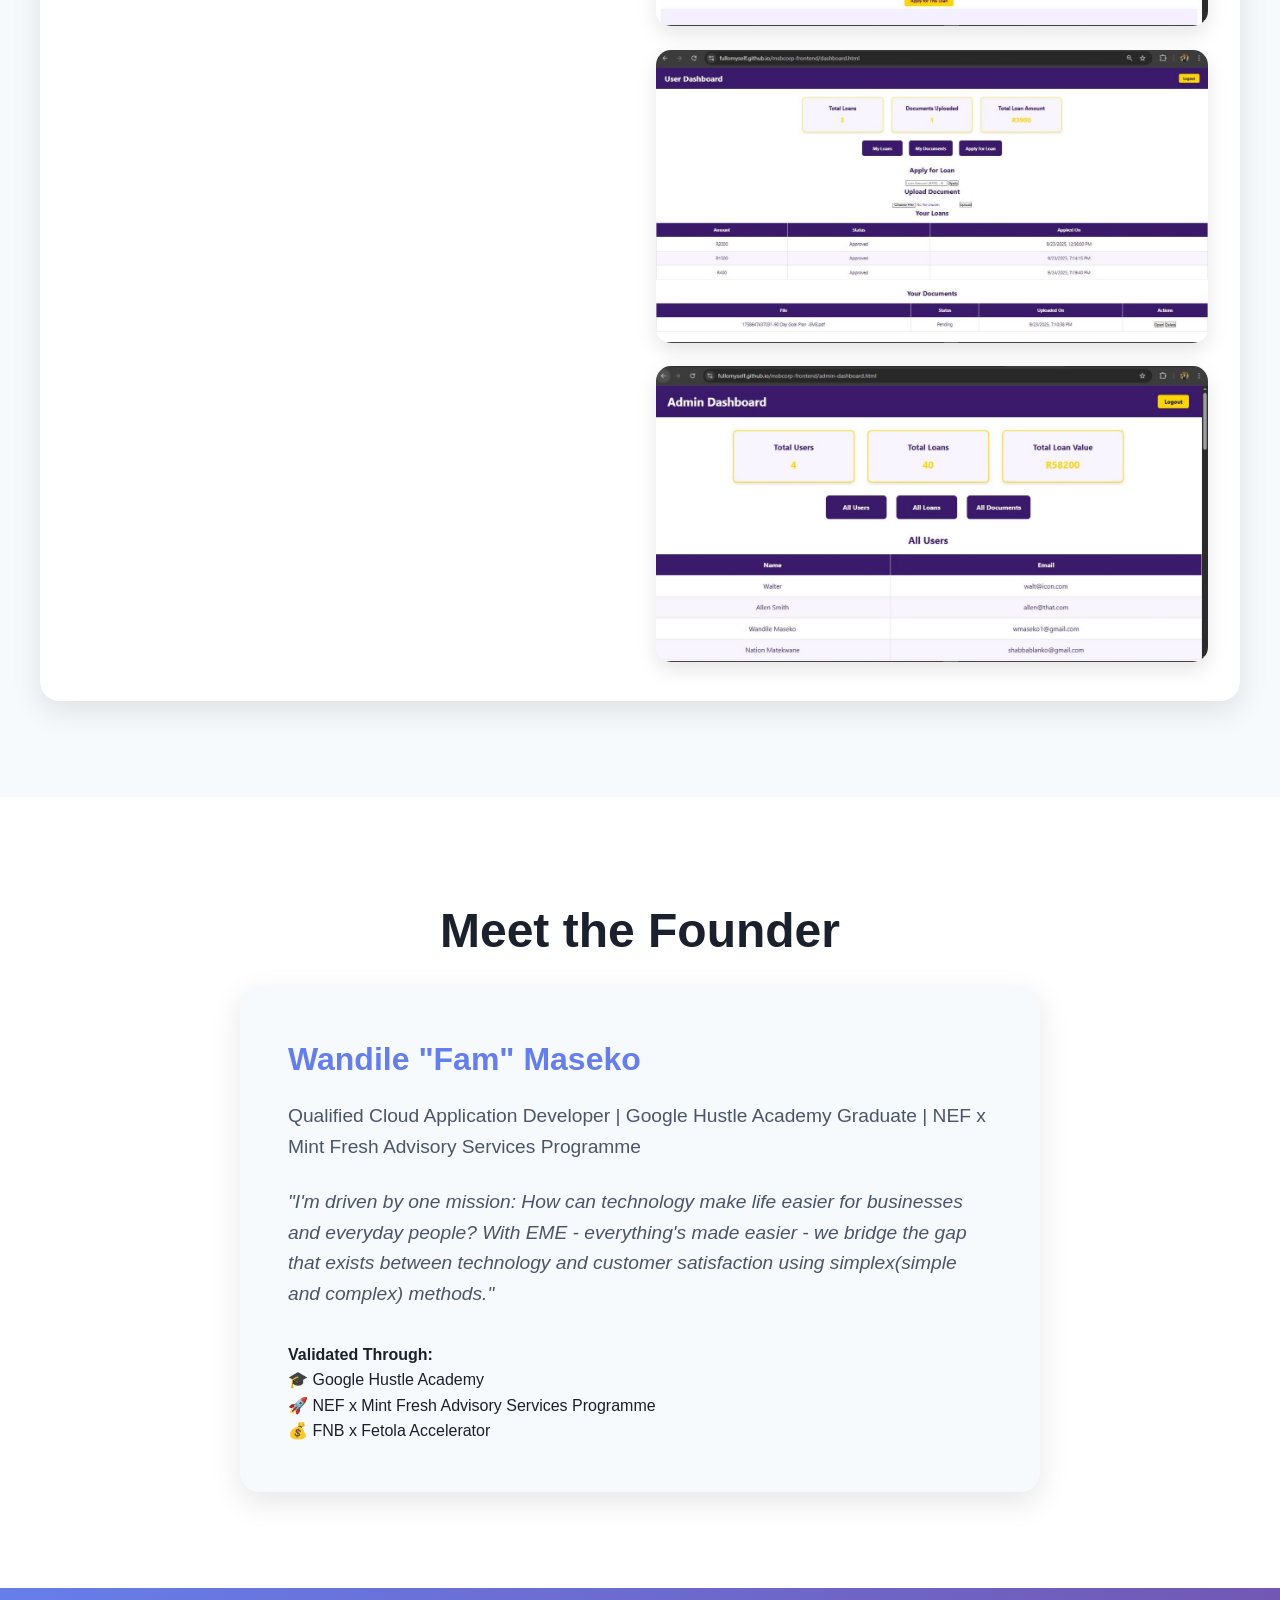
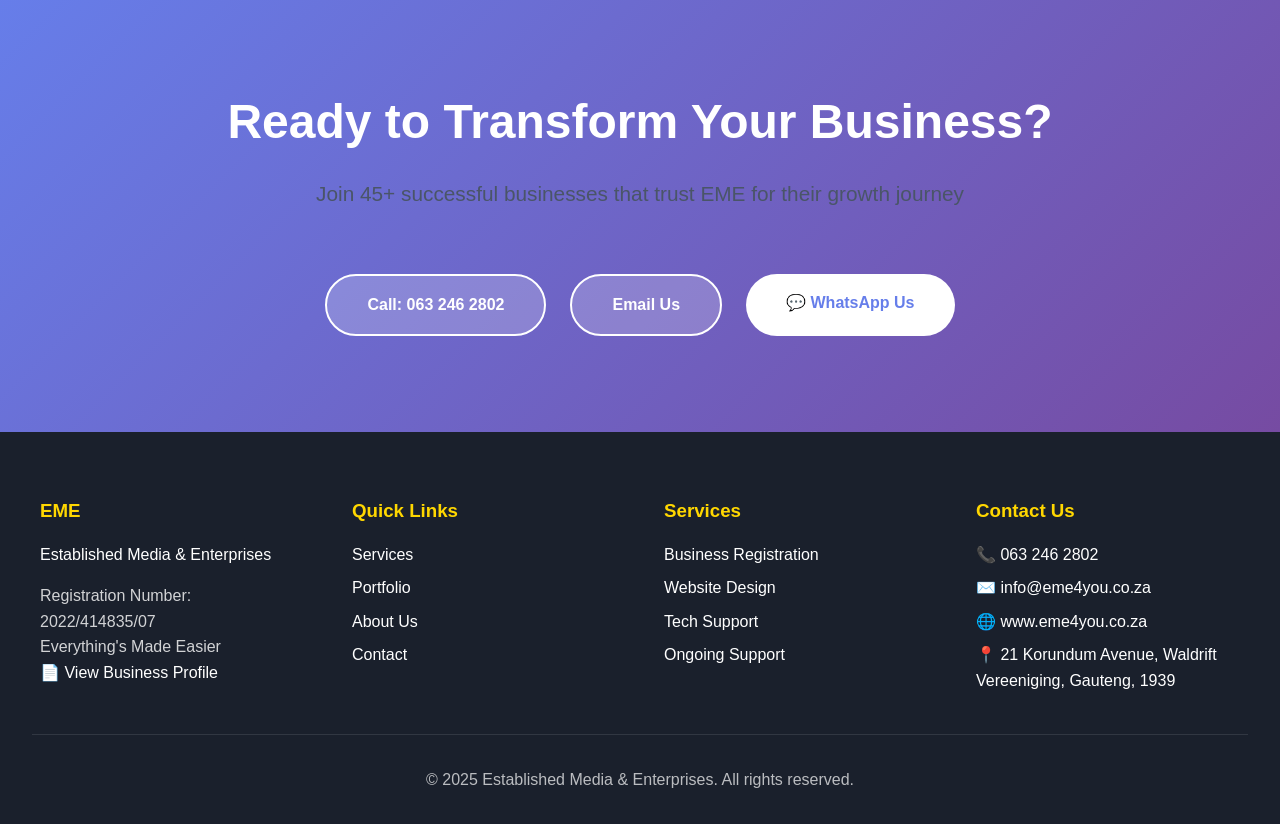
==== commit 32c8b578: "frontend - Edits" ====
--- a/index.html
+++ b/index.html
@@ -57,8 +57,8 @@
                 <ul>
                     <li>CIPC Registration</li>
                     <li>Tax Compliance</li>
-                    <li>Business Licensing</li>
-                    <li>Regulatory Support</li>
+                    <li>Beneficial Ownership</li>
+                    <li>South African Central Supplier Database Registration</li>
                 </ul>
             </div>
             <div class="service-card">
@@ -116,7 +116,7 @@
                             </div>
                             <div class="detail-item">
                                 <span class="detail-label">Website</span>
-                                <a href="https://korundumlodge.co.za" target="_blank"
+                                <a href="https://korundum.co.za" target="_blank"
                                     class="website-link">korundumlodge.co.za</a>
                             </div>
                             <div class="detail-item">
@@ -131,7 +131,7 @@
                         </div>
                         <div class="screenshot-gallery">
                             <div class="screenshot-container">
-                                <img src="screenshots/korundumHomePage.jpg" alt="Korundum Lodge Screenshot 1">
+                                <img src="screenshots/korundum-homepage.jpg" alt="Korundum Lodge Screenshot 1">
                             </div>
                         </div>
                     </div>
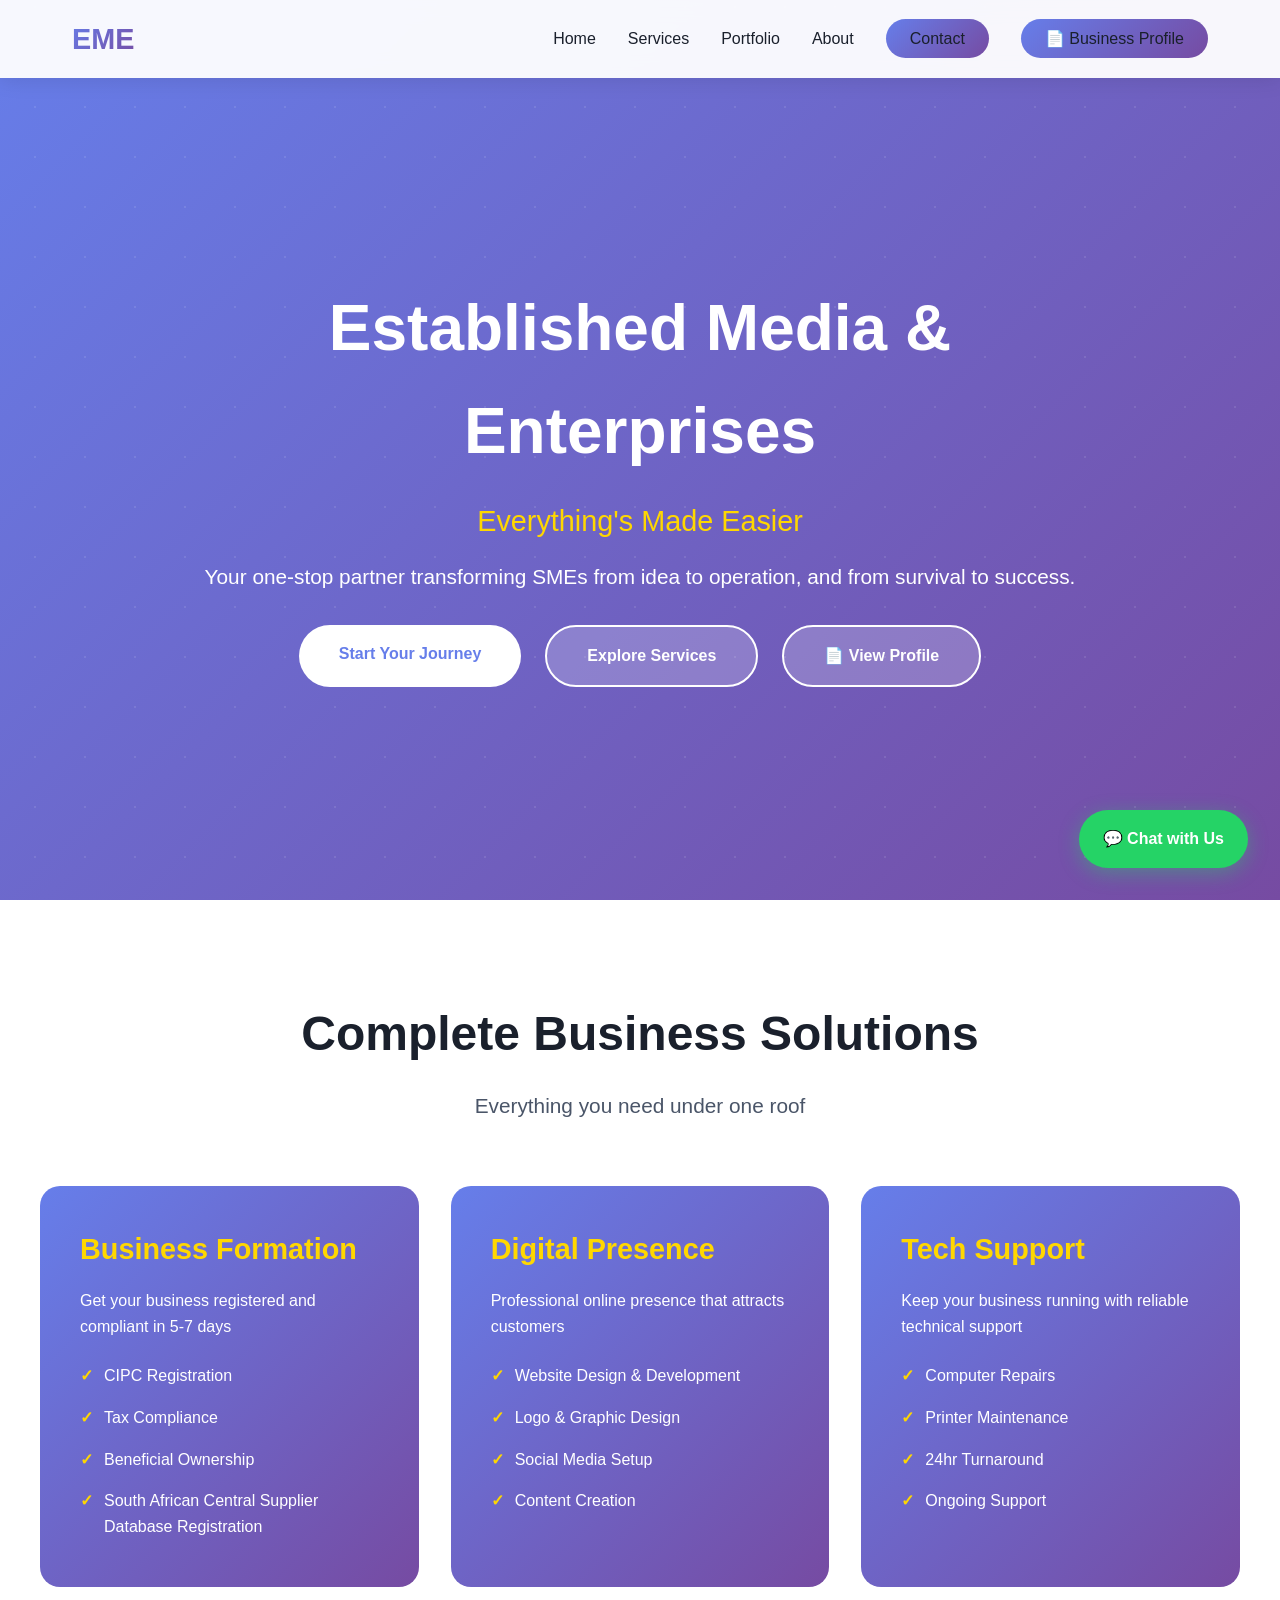
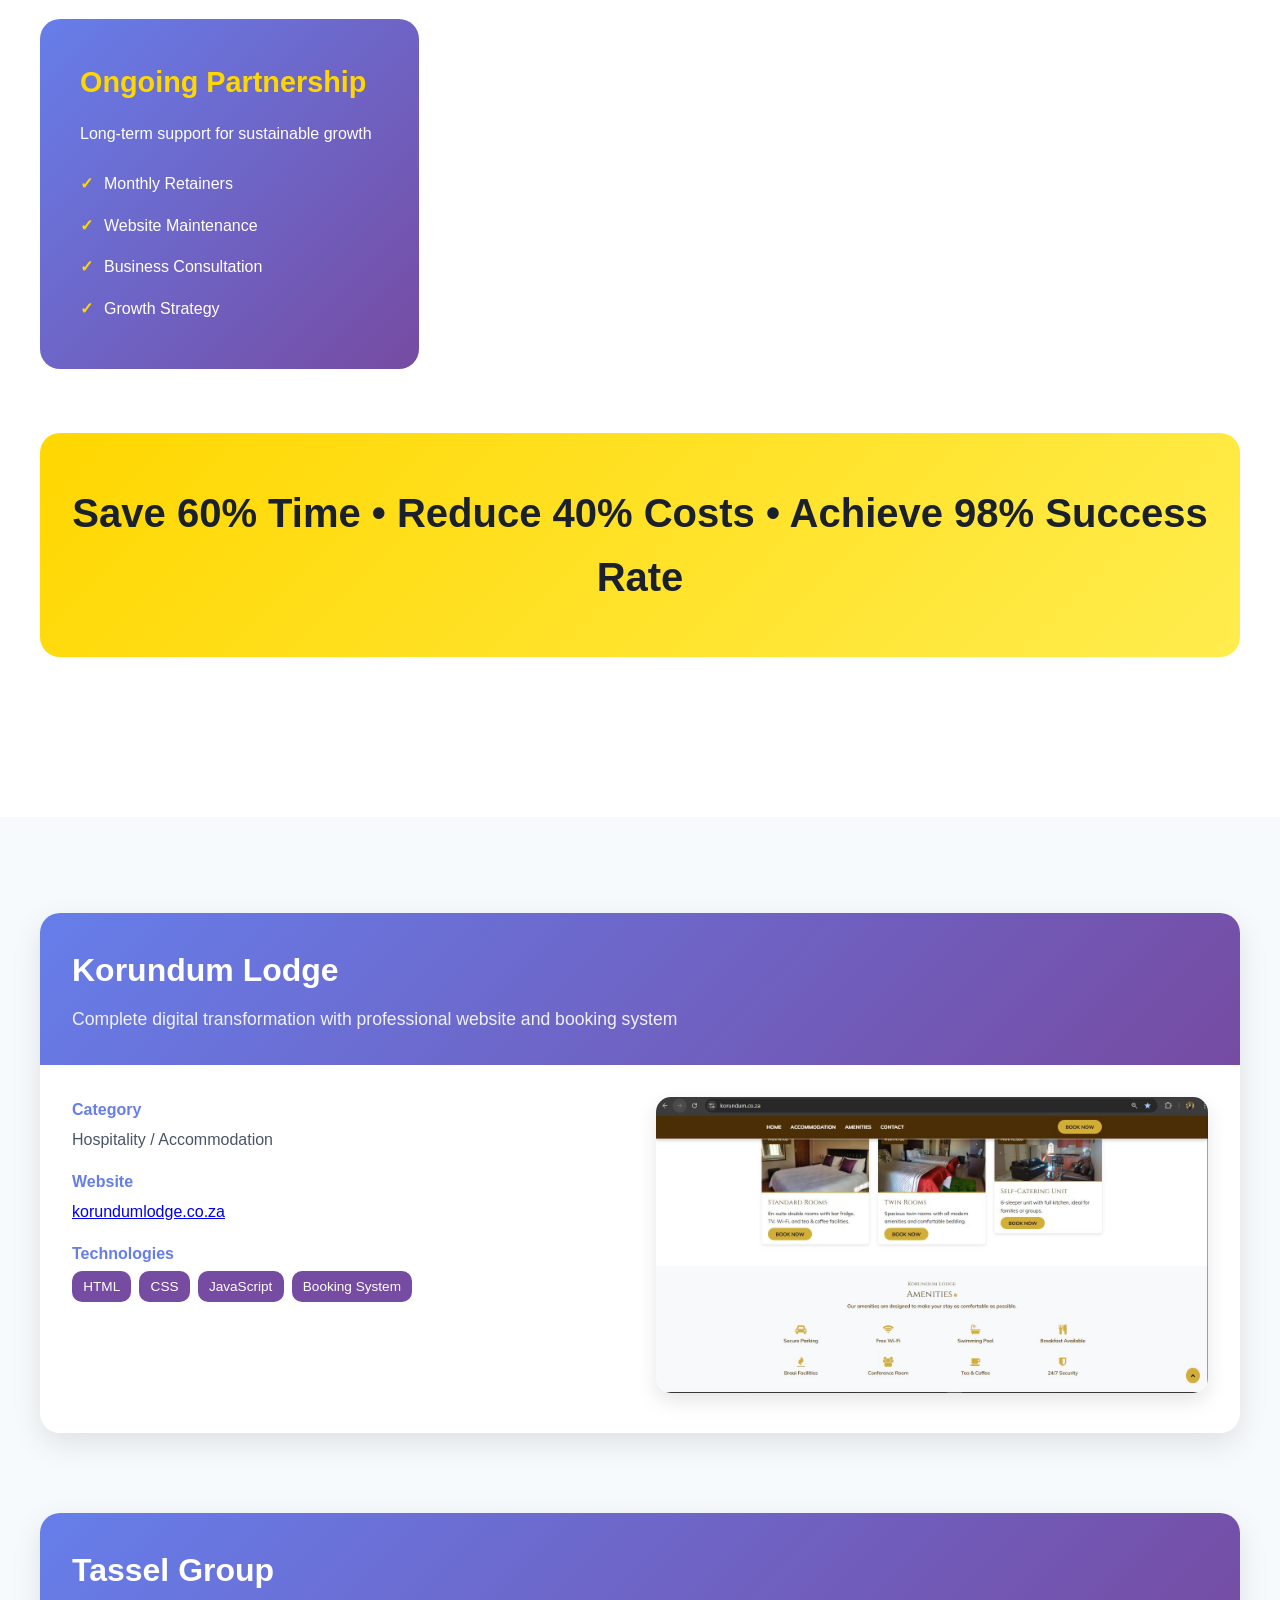
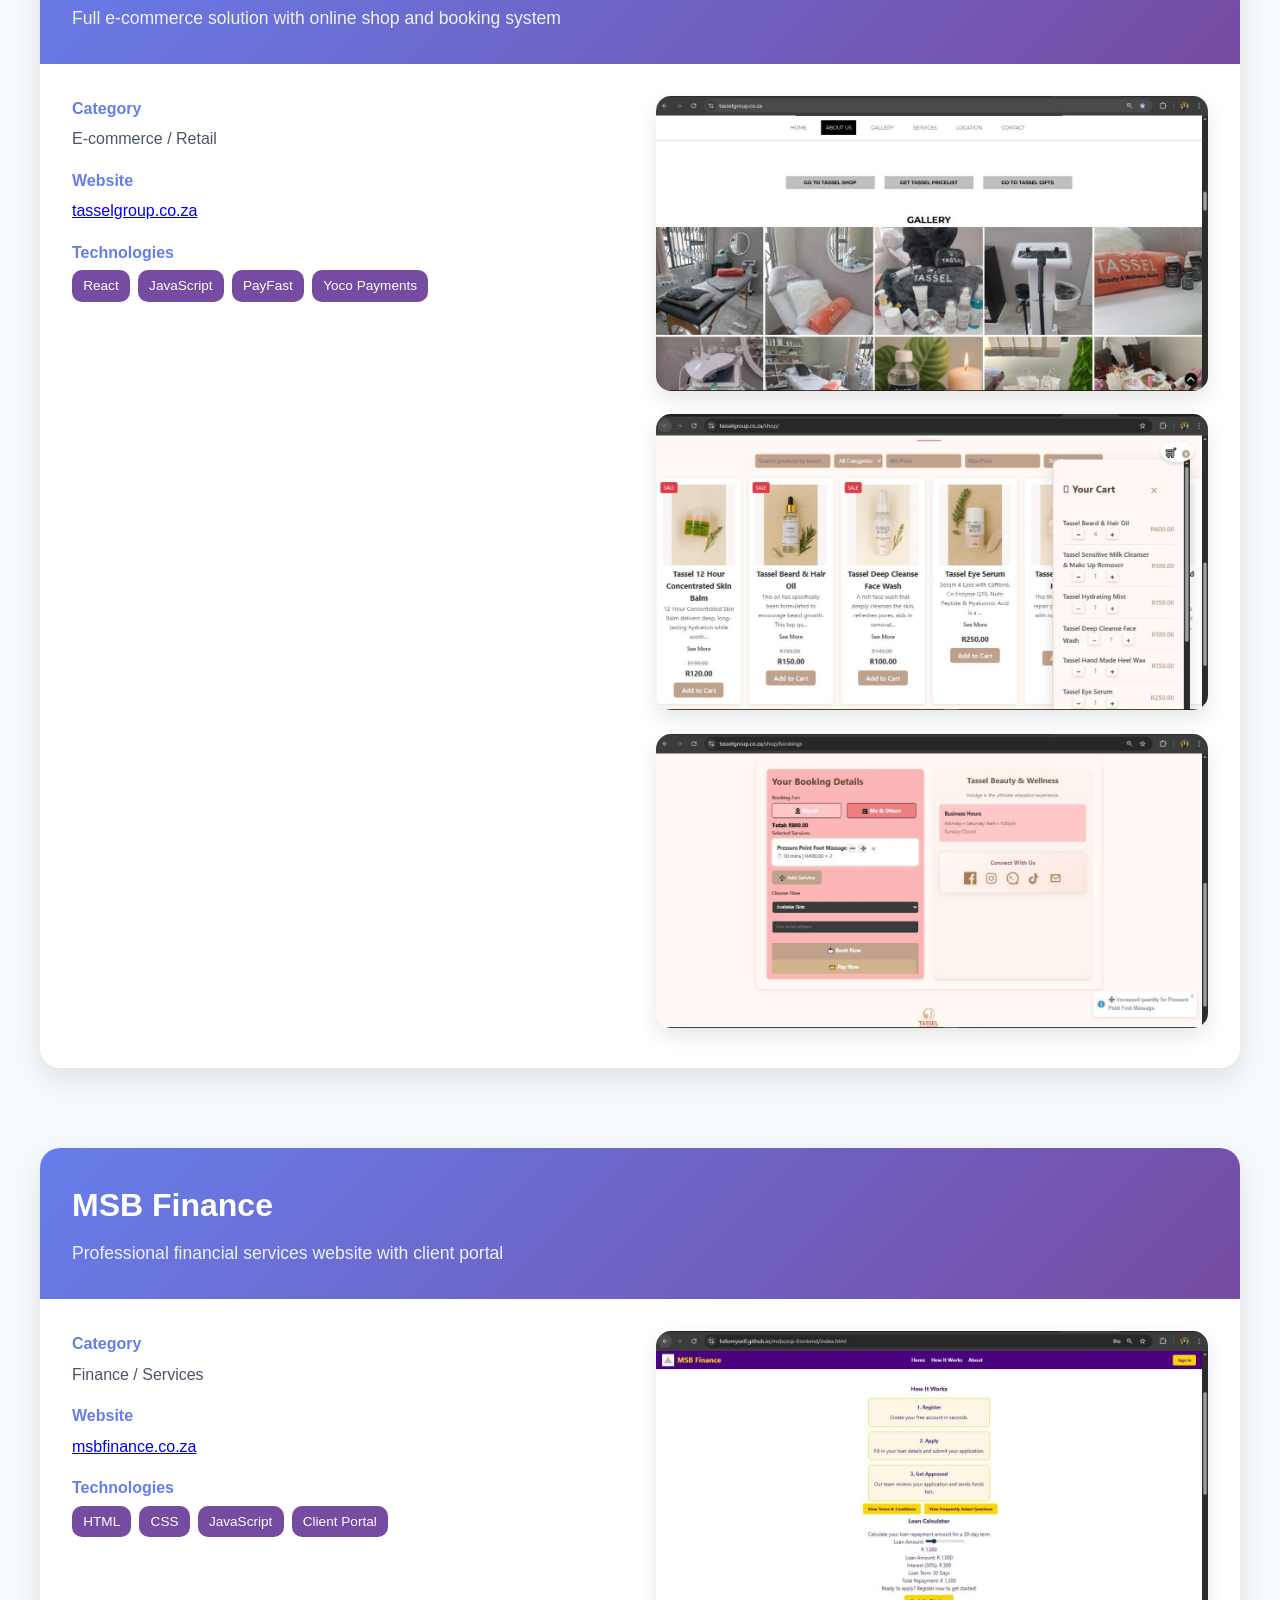
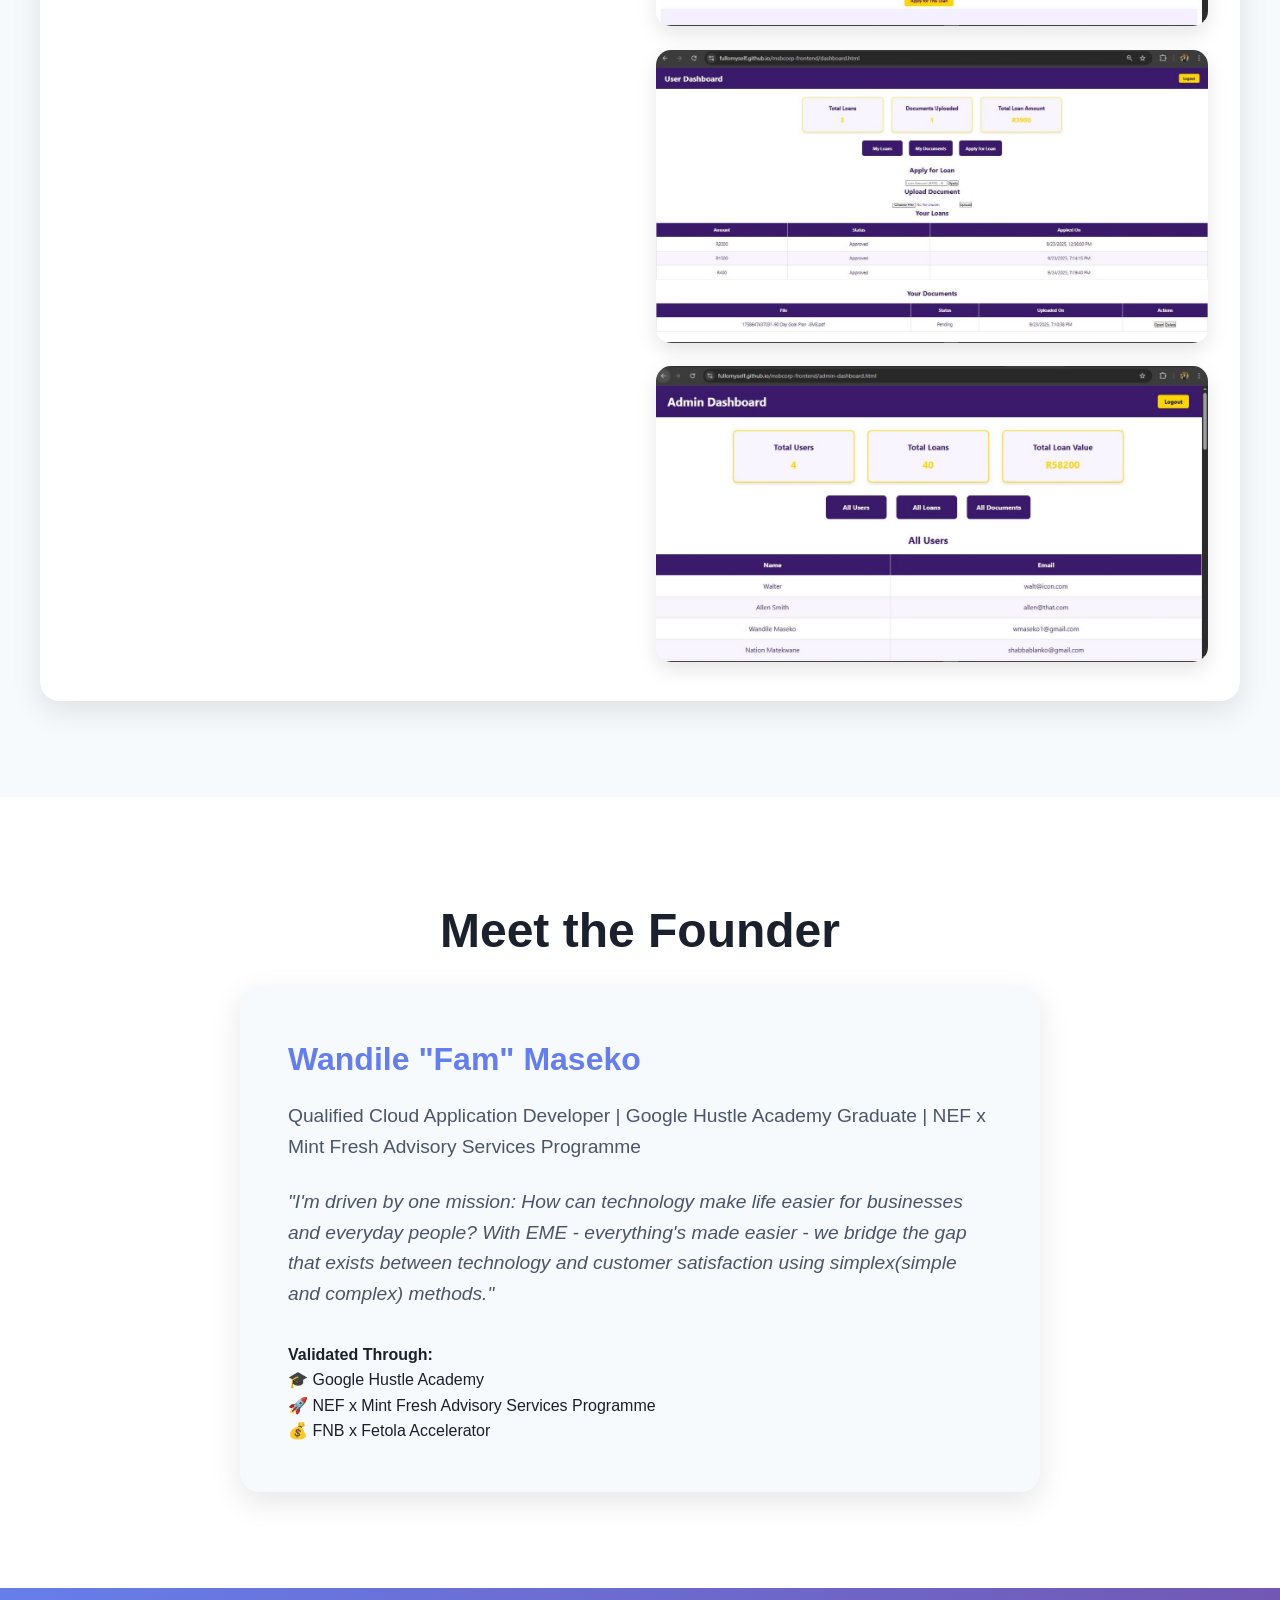
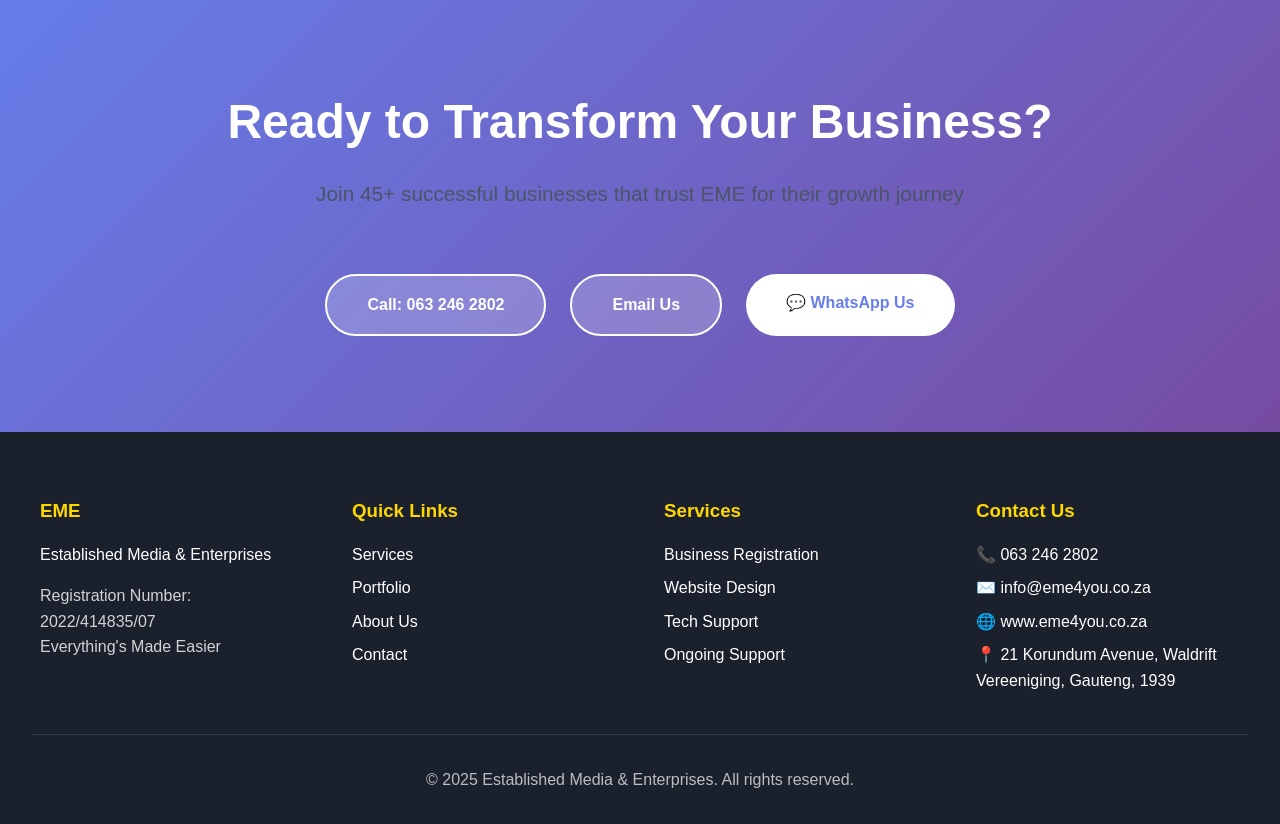
==== commit 9bc465cd: "frontend - Edits" ====
--- a/index.html
+++ b/index.html
@@ -271,7 +271,6 @@
                 <p>Established Media & Enterprises</p>
                 <p style="margin-top: 1rem; opacity: 0.8;">Registration Number: 2022/414835/07</p>
                 <p style="opacity: 0.8;">Everything's Made Easier</p>
-                <a href="#" id="openProfile" class="btn-primary">📄 View Business Profile</a>
             </div>
             <div class="footer-section">
                 <h3>Quick Links</h3>
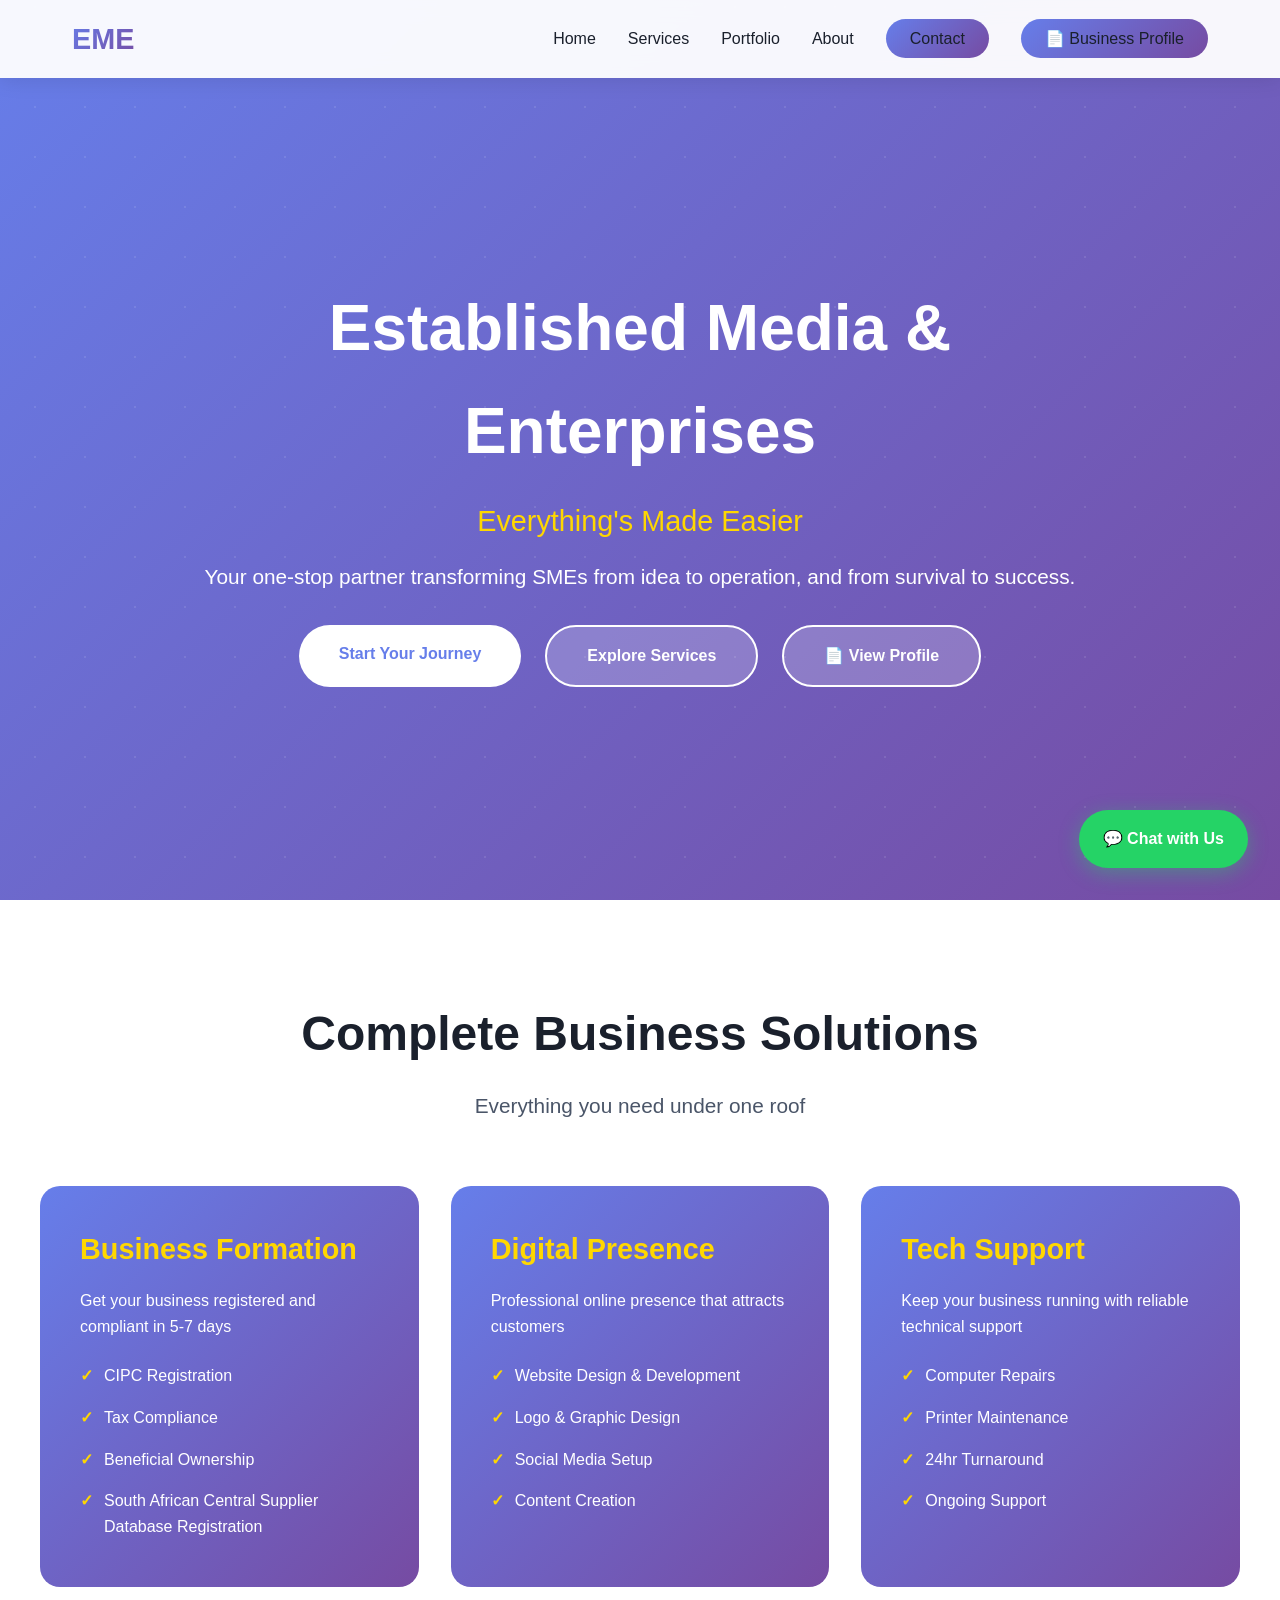
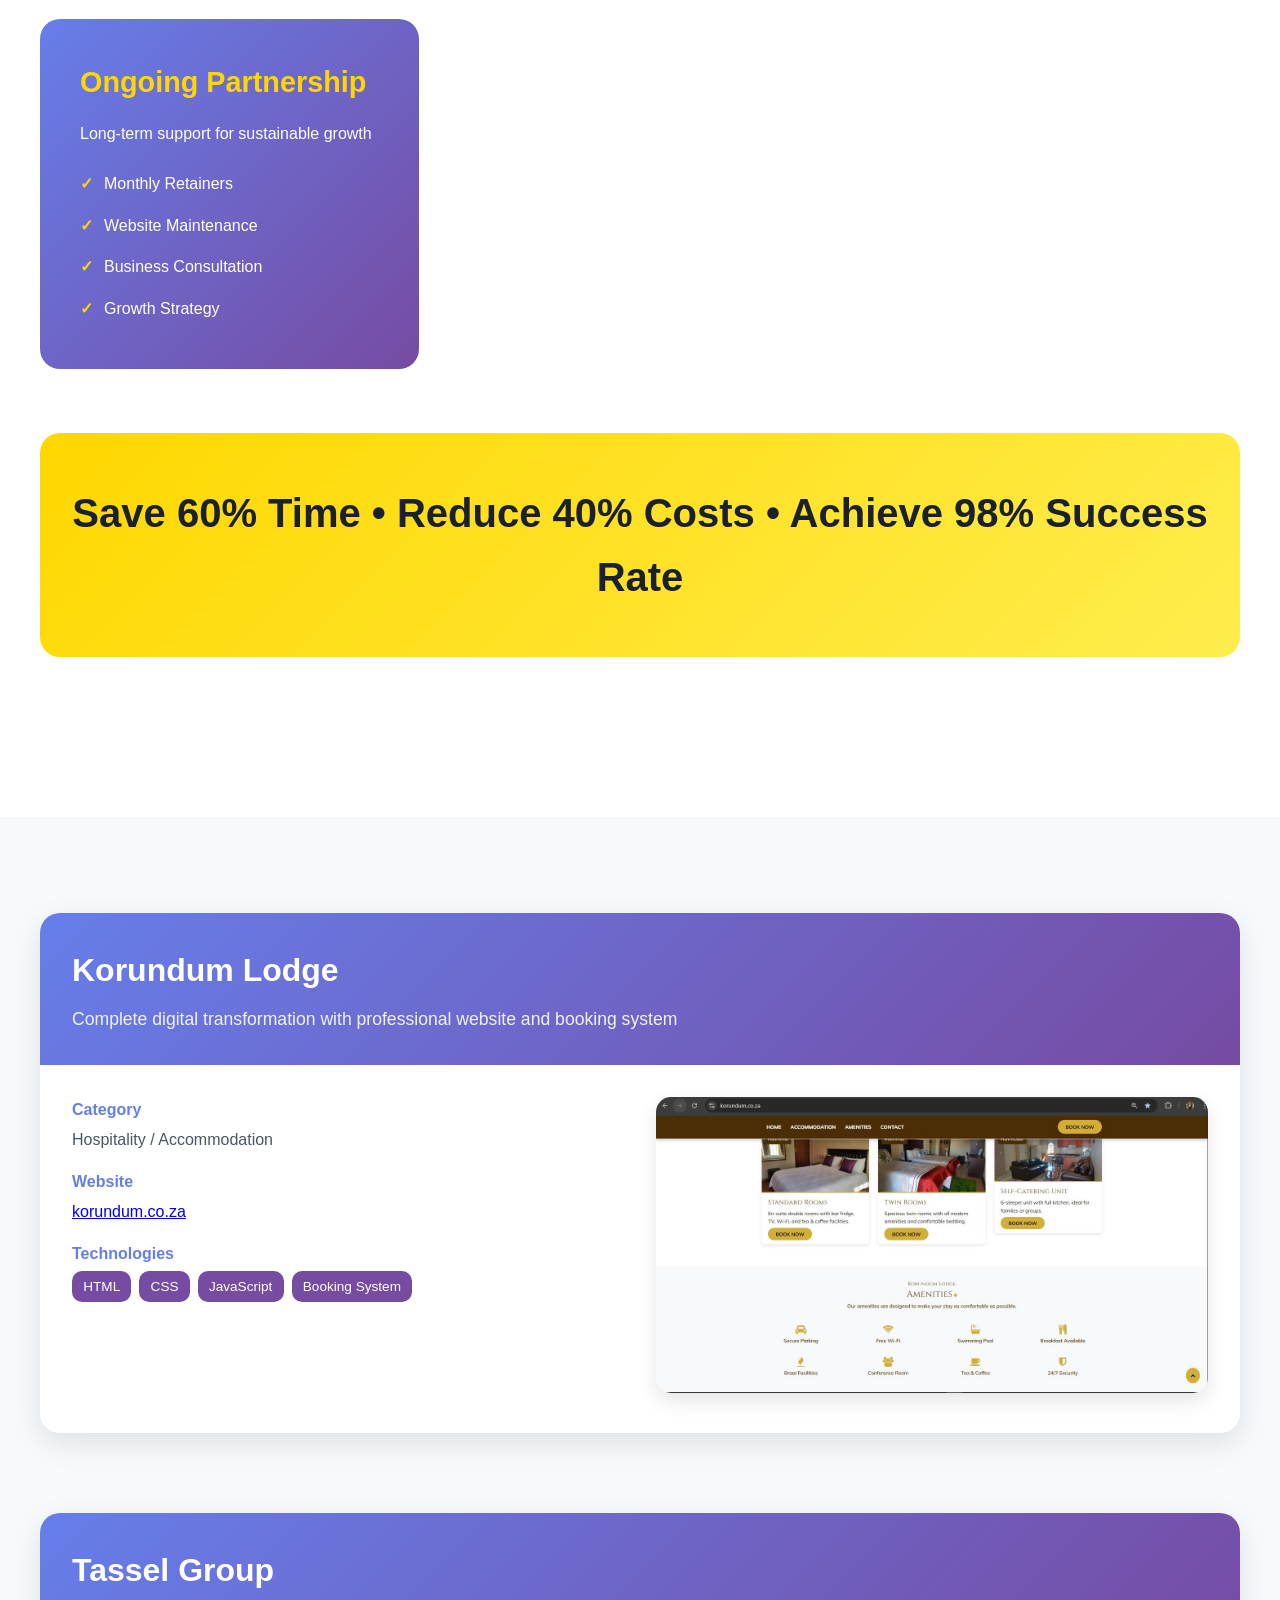
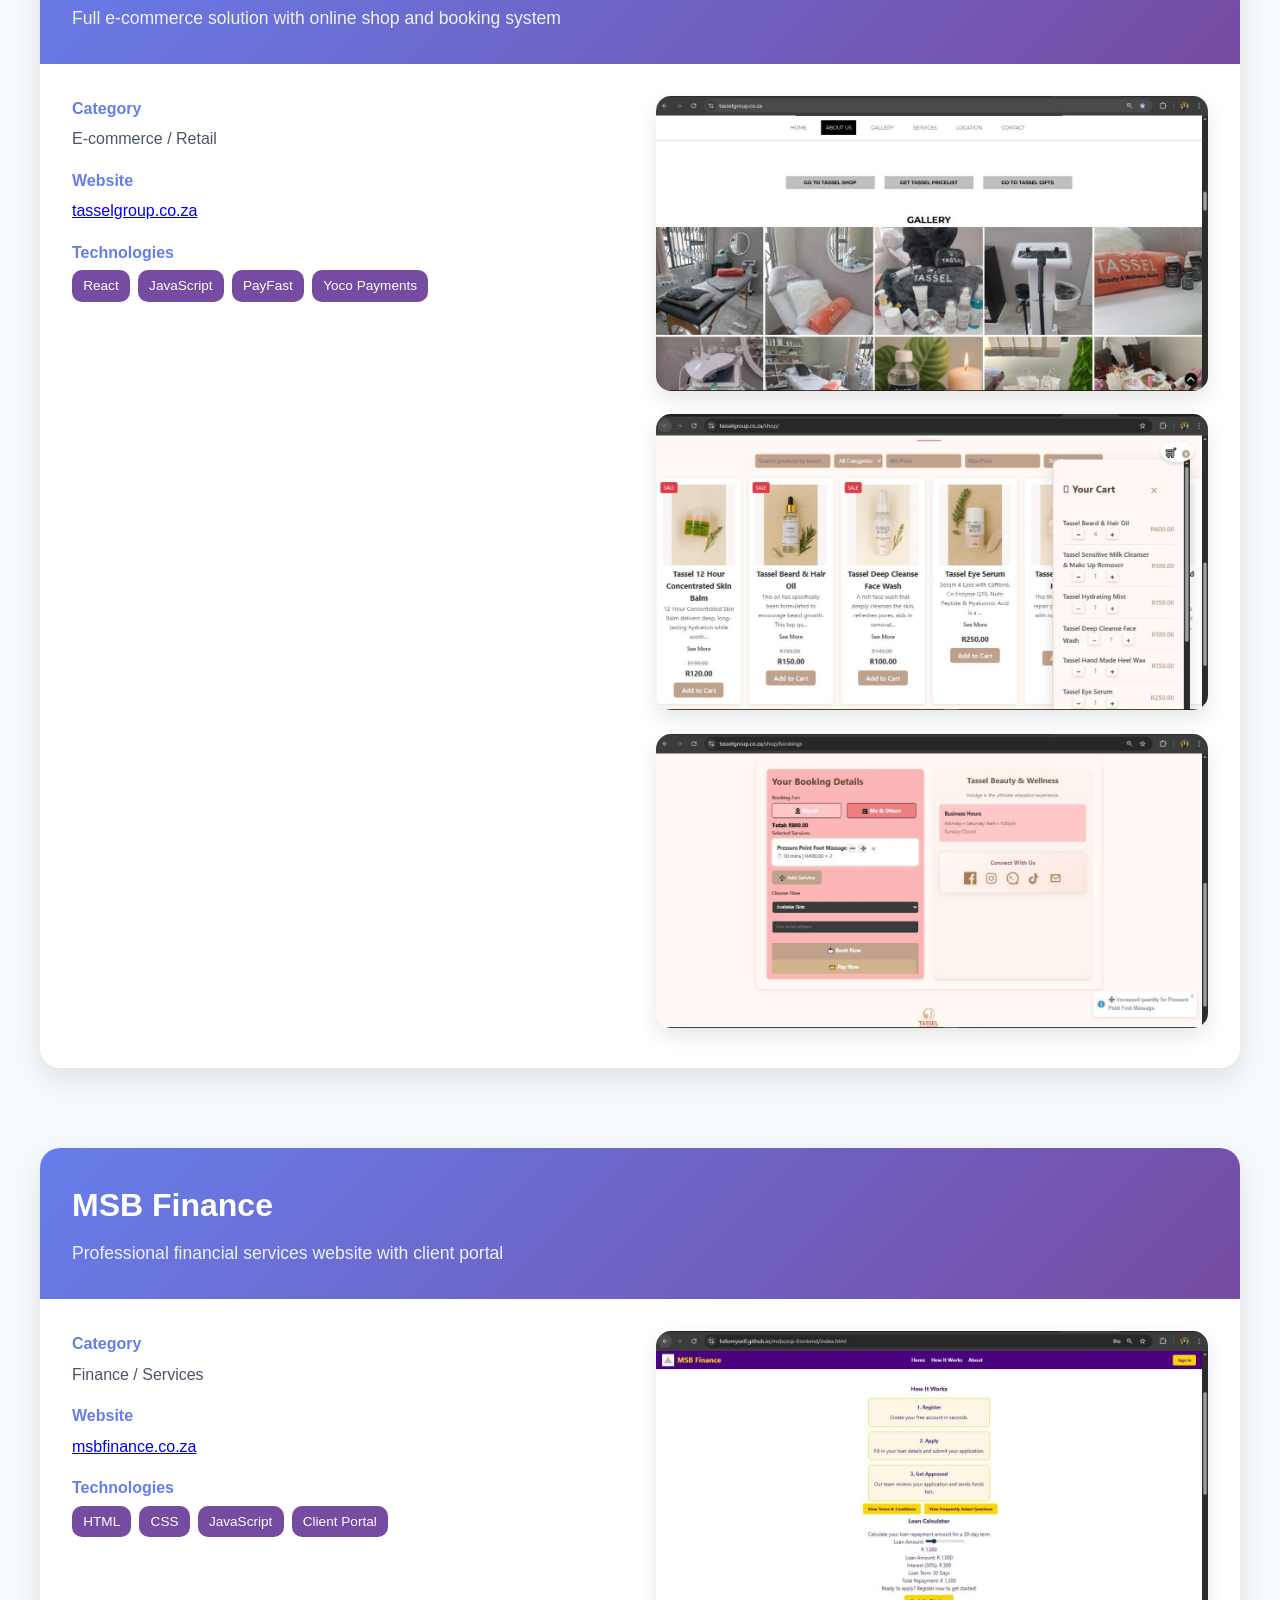
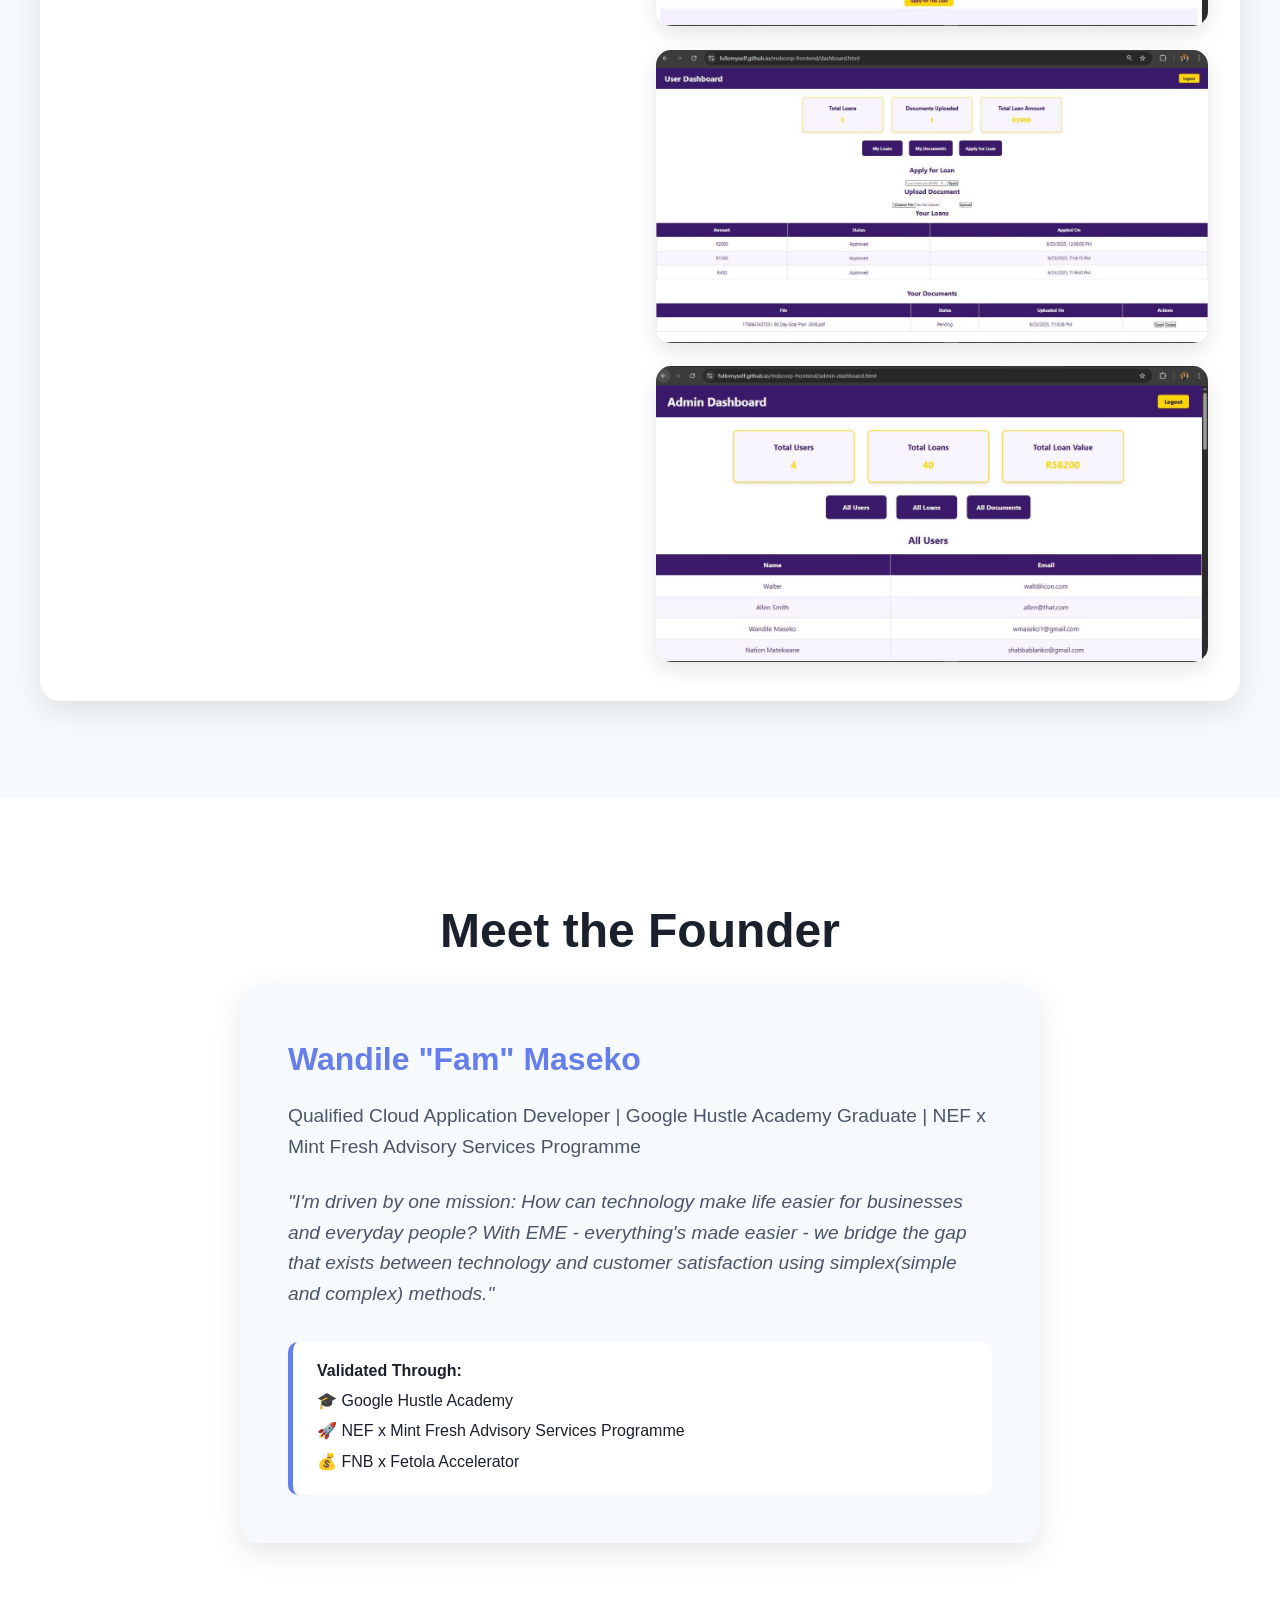
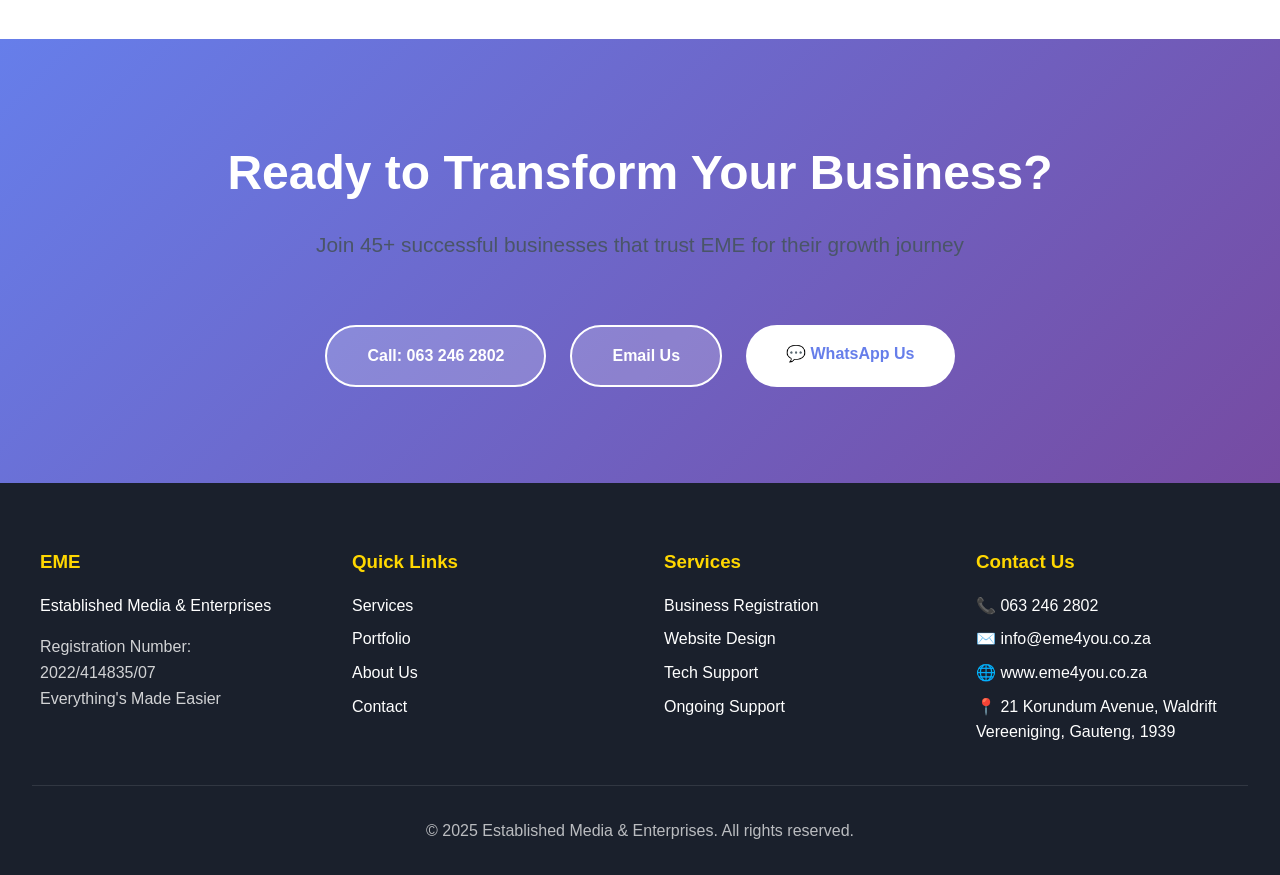
==== commit d03eb2c7: "frontend - Edits" ====
--- a/index.html
+++ b/index.html
@@ -117,7 +117,7 @@
                             <div class="detail-item">
                                 <span class="detail-label">Website</span>
                                 <a href="https://korundum.co.za" target="_blank"
-                                    class="website-link">korundumlodge.co.za</a>
+                                    class="website-link">korundum.co.za</a>
                             </div>
                             <div class="detail-item">
                                 <span class="detail-label">Technologies</span>
--- a/css/styles.css
+++ b/css/styles.css
@@ -171,7 +171,6 @@
     0% {
         transform: translate(0, 0);
     }
-
     100% {
         transform: translate(50px, 50px);
     }
@@ -208,7 +207,6 @@
         opacity: 0;
         transform: translateY(30px);
     }
-
     to {
         opacity: 1;
         transform: translateY(0);
@@ -278,7 +276,7 @@
 }
 
 /* =====================
-   Services
+   Services Section
    ===================== */
 .services-section {
     background: white;
@@ -345,7 +343,7 @@
 }
 
 /* =====================
-   Portfolio Full Section
+   Portfolio Section
    ===================== */
 .portfolio-full-section {
     background: var(--light);
@@ -486,6 +484,17 @@
     font-style: italic;
     color: var(--gray);
     margin-bottom: 2rem;
+}
+
+.validation-box {
+    background: white;
+    border-left: 5px solid var(--primary);
+    padding: 1rem 1.5rem;
+    border-radius: 10px;
+}
+
+.validation-items div {
+    margin: 0.3rem 0;
 }
 
 /* =====================
@@ -655,7 +664,7 @@
     background: #f56565;
 }
 
-/* ===== Modal Styles (Branded) ===== */
+
 .modal {
   display: none;
   position: fixed;
@@ -666,7 +675,13 @@
   height: 100%;
   overflow-y: auto;
   background: rgba(0, 0, 0, 0.85);
-  animation: fadeIn 0.3s ease;
+  transition: opacity 0.3s ease, visibility 0.3s ease;
+}
+
+.modal.show {
+  display: block;
+  visibility: visible;
+  opacity: 1;
 }
 
 .modal-content {
@@ -701,7 +716,7 @@
   font-size: 2rem;
   margin-bottom: 0.5rem;
   color: #222;
-  border-bottom: 3px solid #0077b6; /* Primary brand accent */
+  border-bottom: 3px solid #0077b6;
   display: inline-block;
   padding-bottom: 4px;
 }
@@ -752,7 +767,6 @@
   background: #005f86;
 }
 
-/* Animations */
 @keyframes fadeIn {
   from { opacity: 0; }
   to { opacity: 1; }
@@ -762,9 +776,6 @@
   from { transform: translateY(40px); opacity: 0; }
   to { transform: translateY(0); opacity: 1; }
 }
-
-
-
 
 /* =====================
    Responsive
@@ -814,4 +825,28 @@
     .project-grid {
         grid-template-columns: 1fr;
     }
-}+
+    .modal-content {
+        width: 92%;
+        margin: 10% auto;
+        padding: 1.5rem;
+        border-radius: 12px;
+    }
+
+    .profile-container h2 {
+        font-size: 1.6rem;
+    }
+
+    .profile-container h3 {
+        font-size: 1.1rem;
+    }
+
+    .modal .close {
+        font-size: 1.8rem;
+    }
+
+    .modal-actions .btn-primary {
+        width: 100%;
+        padding: 0.9rem;
+    }
+}
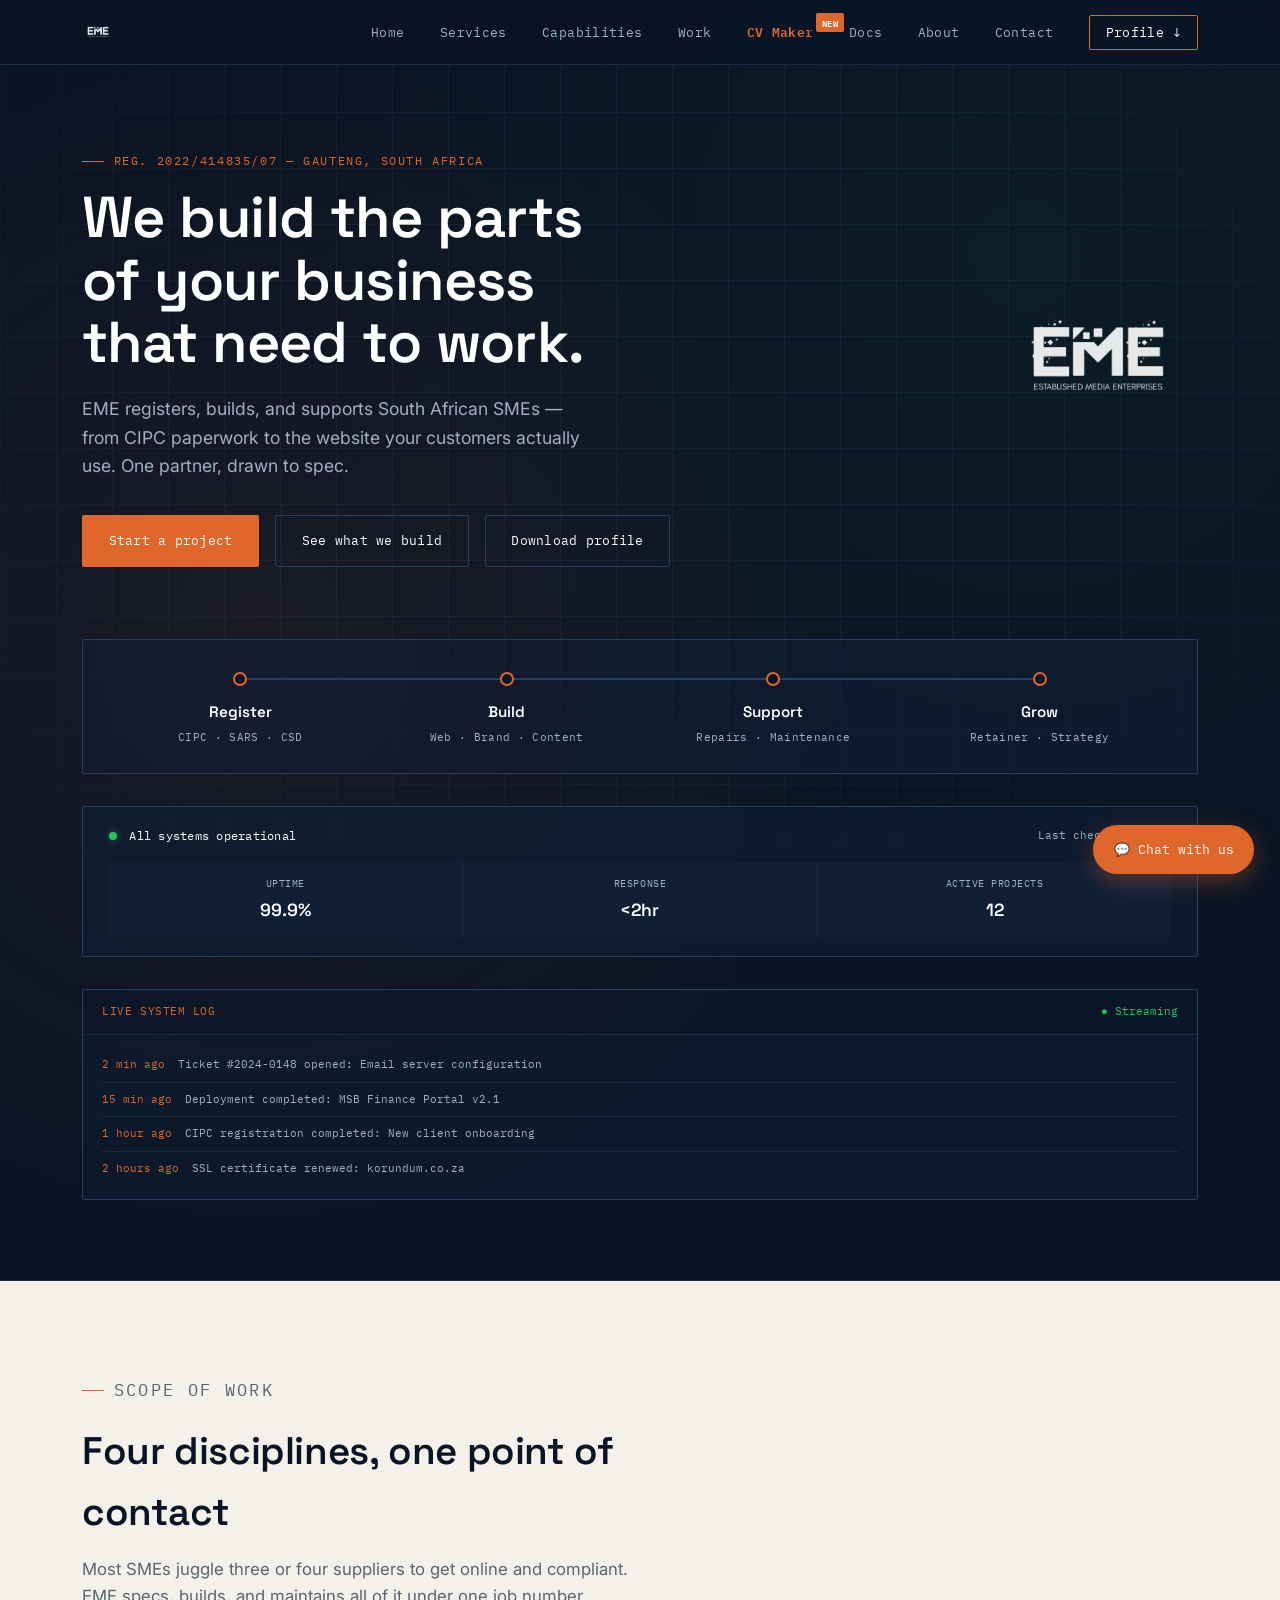
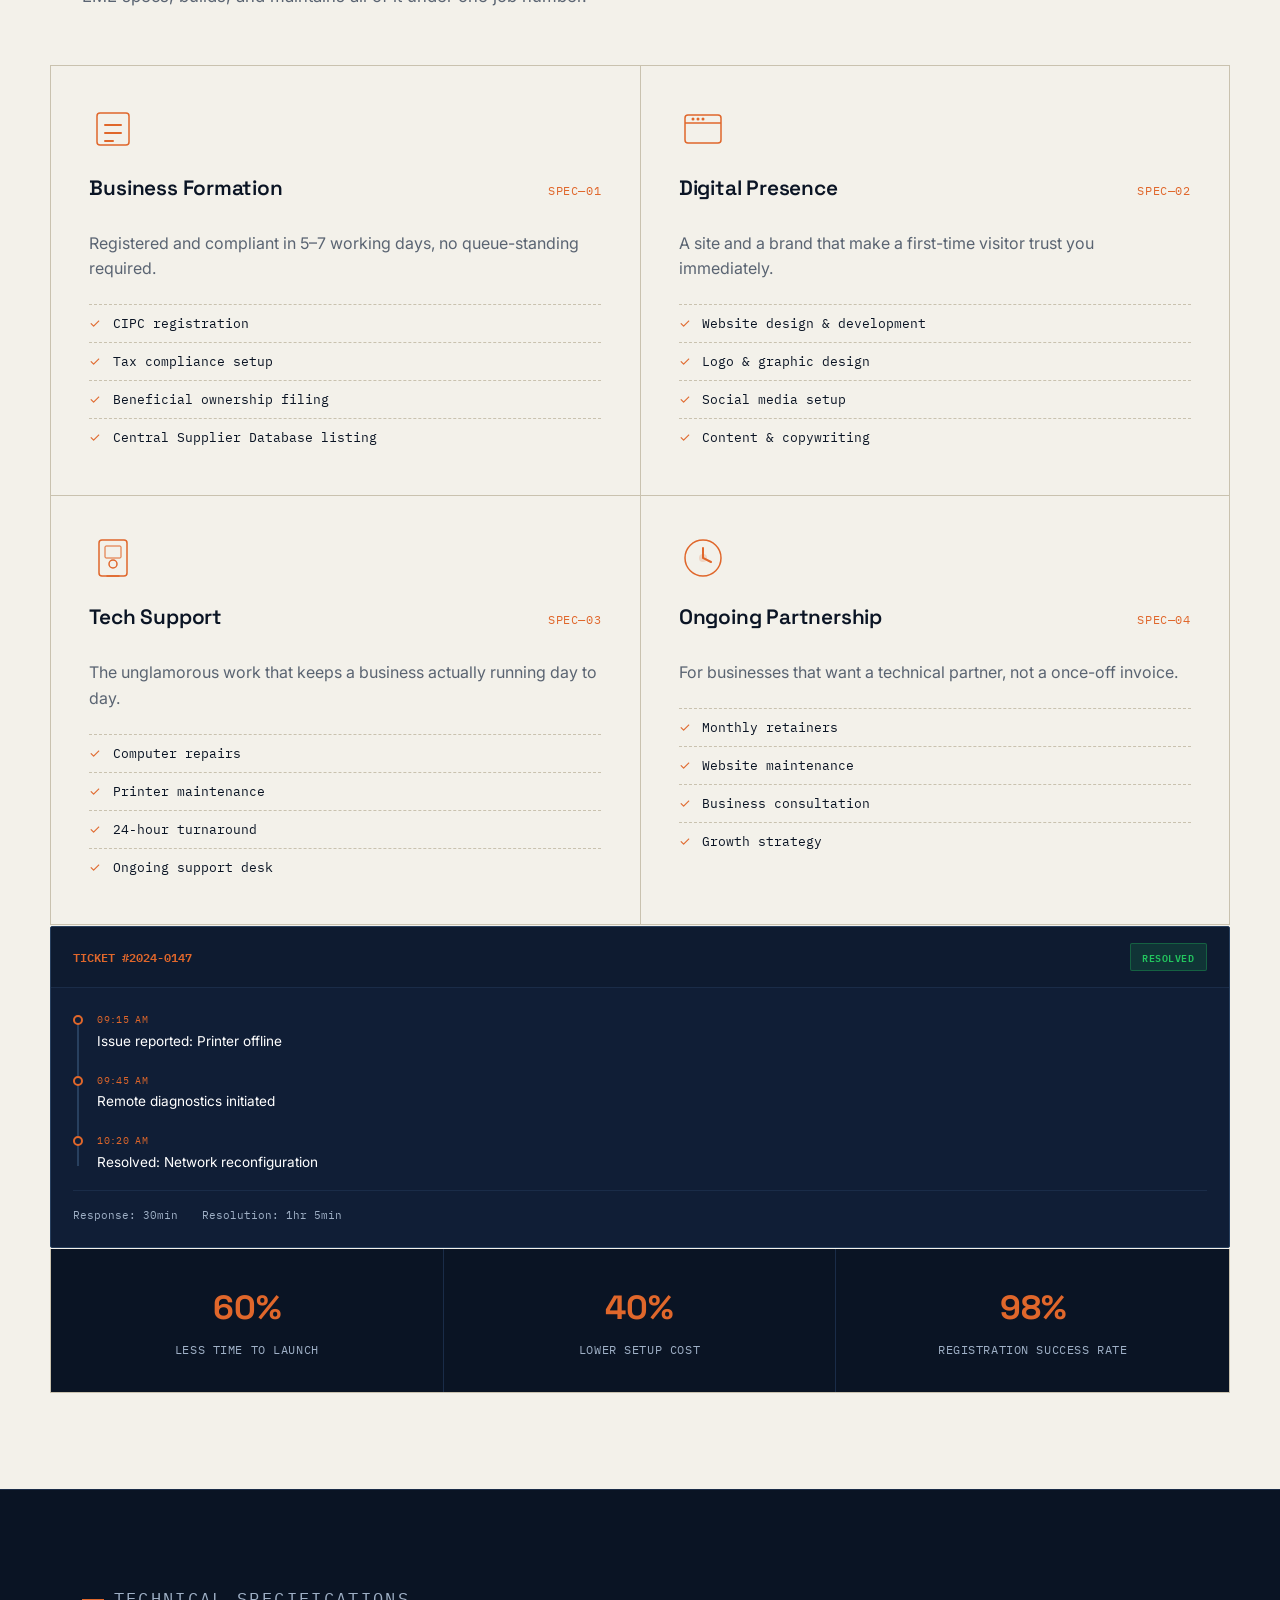
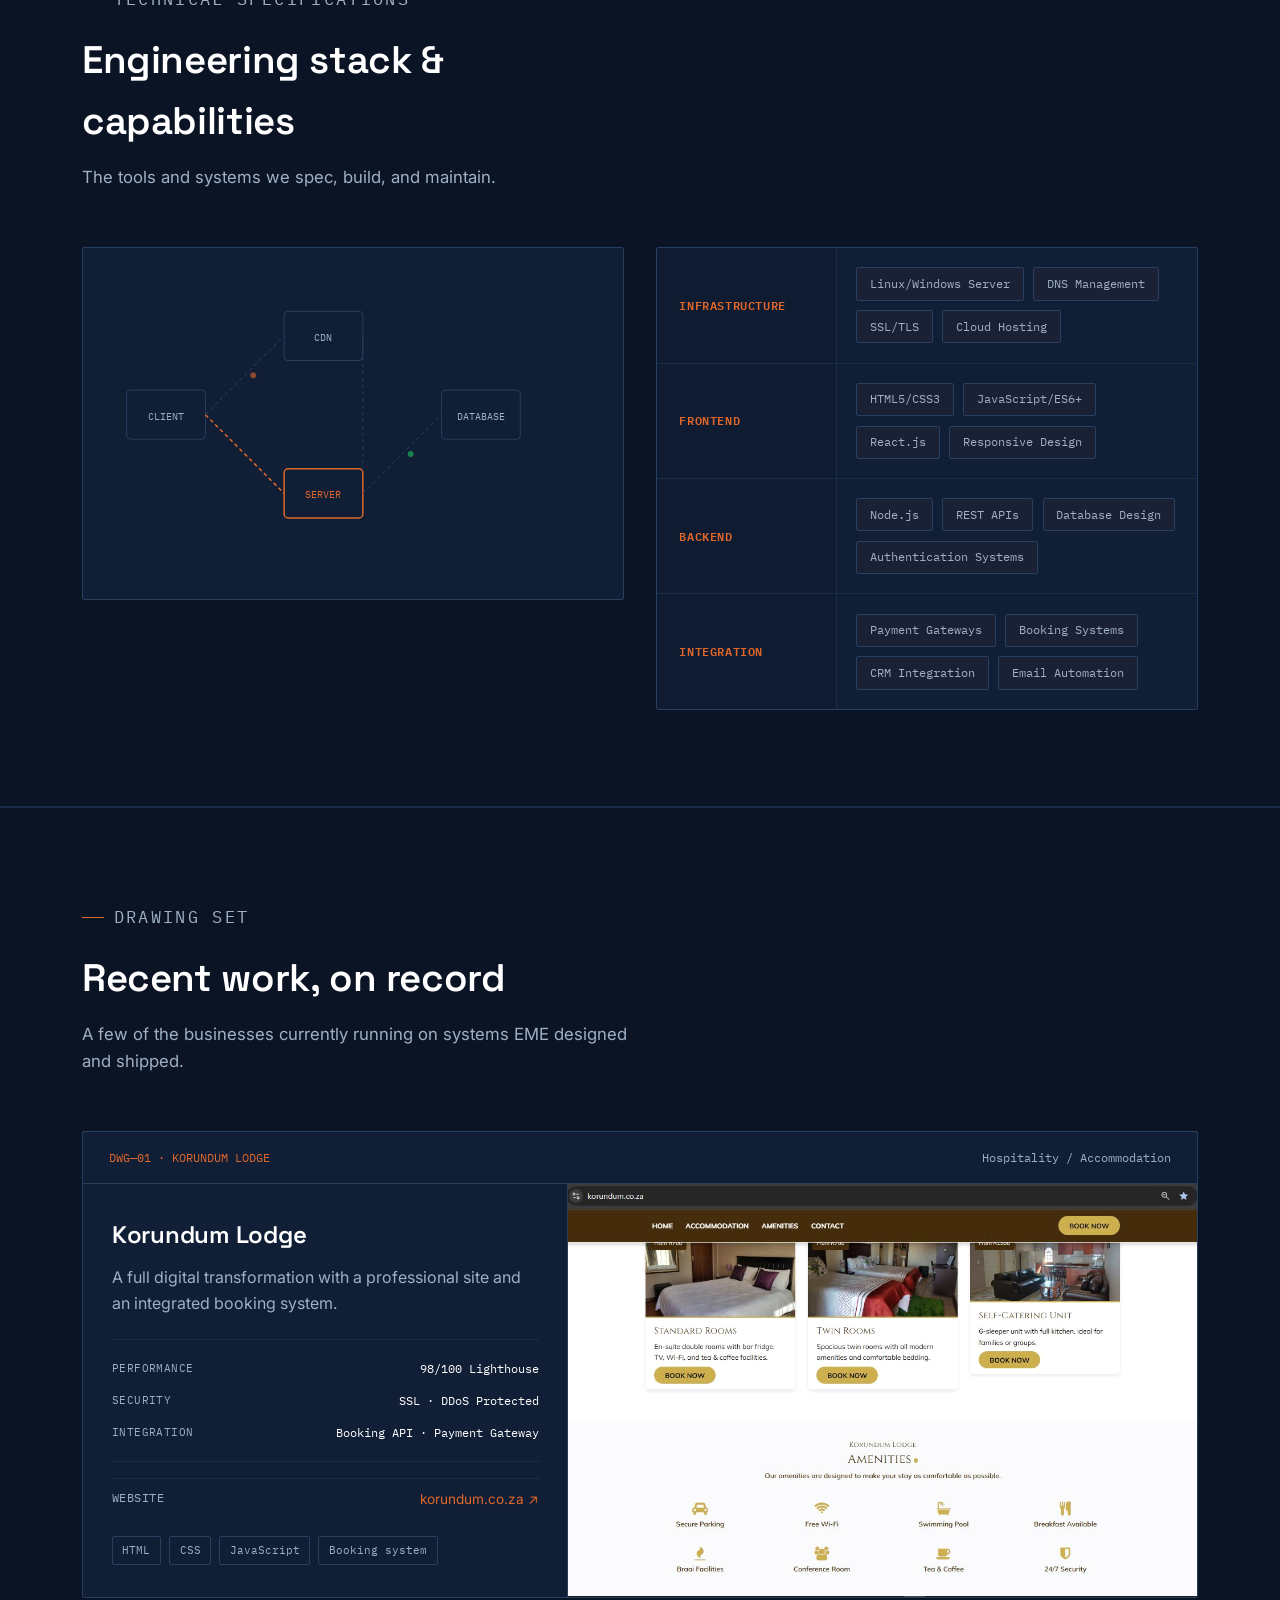
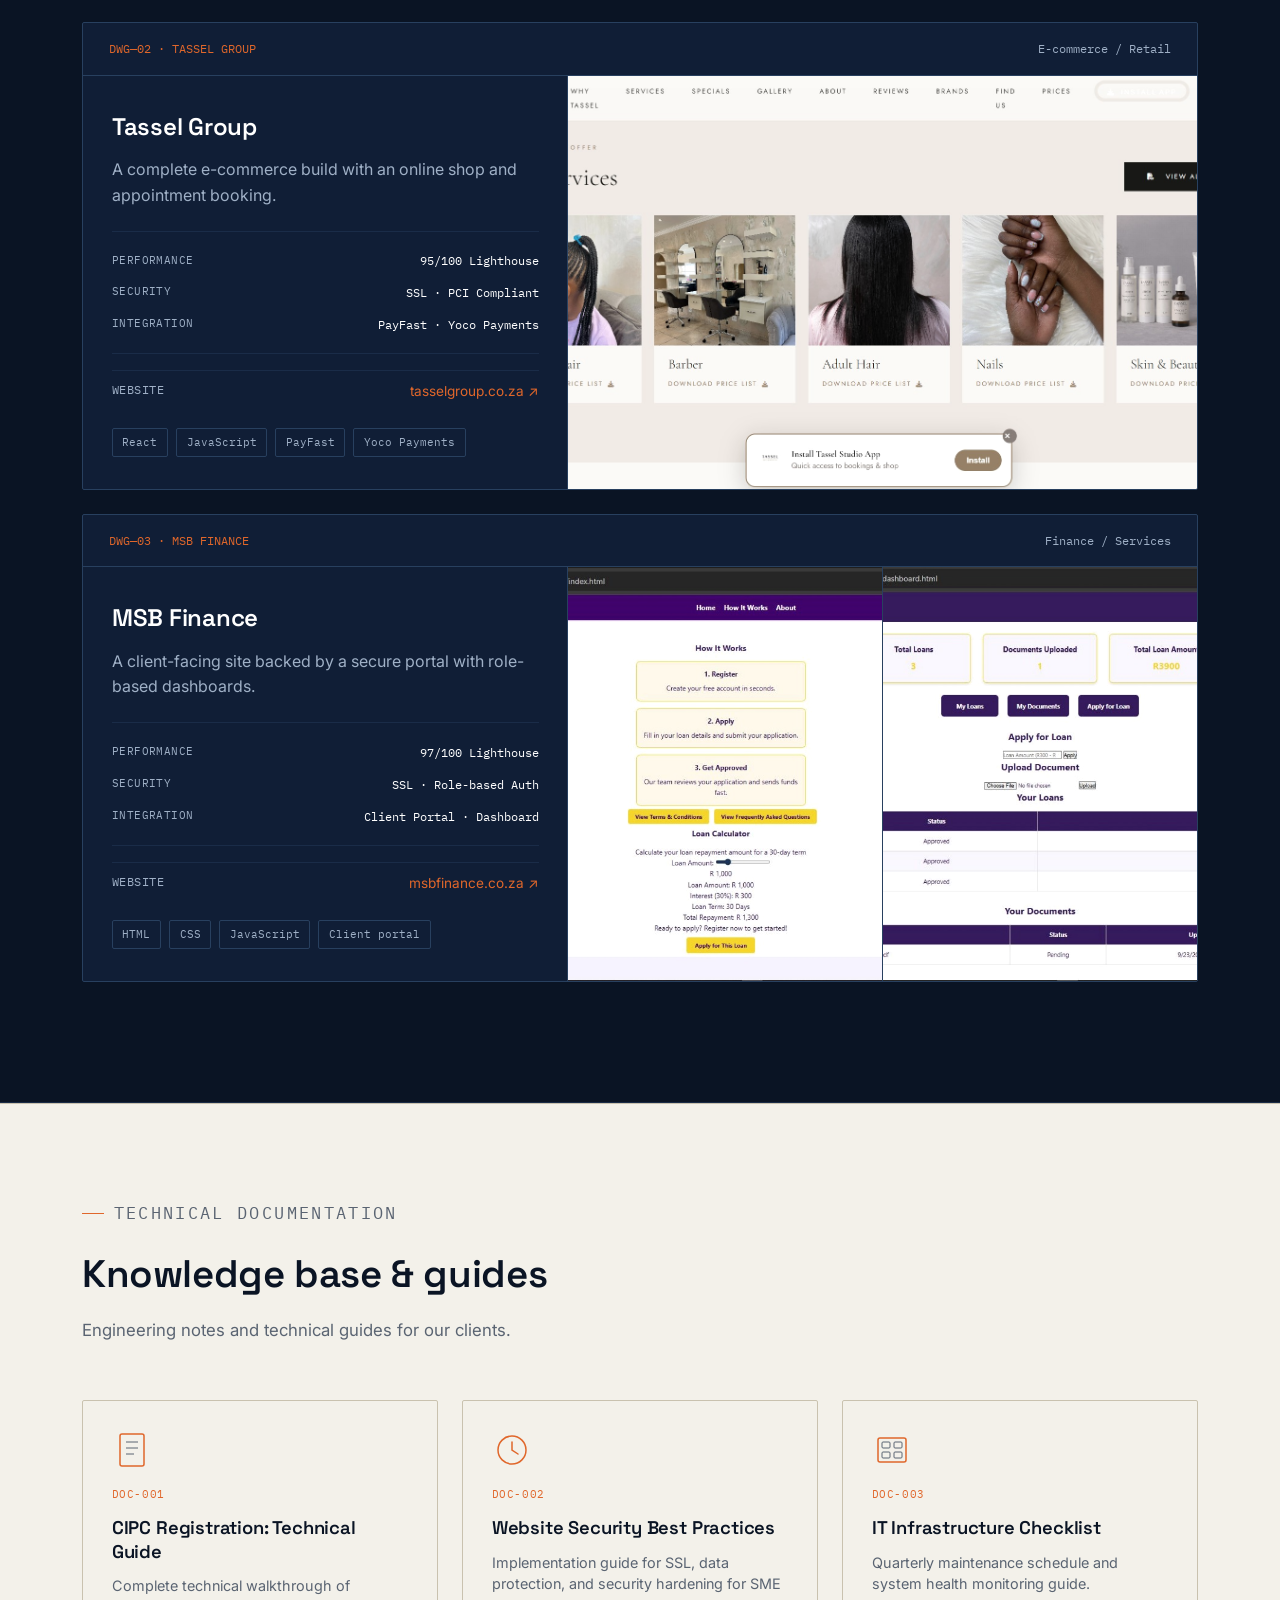
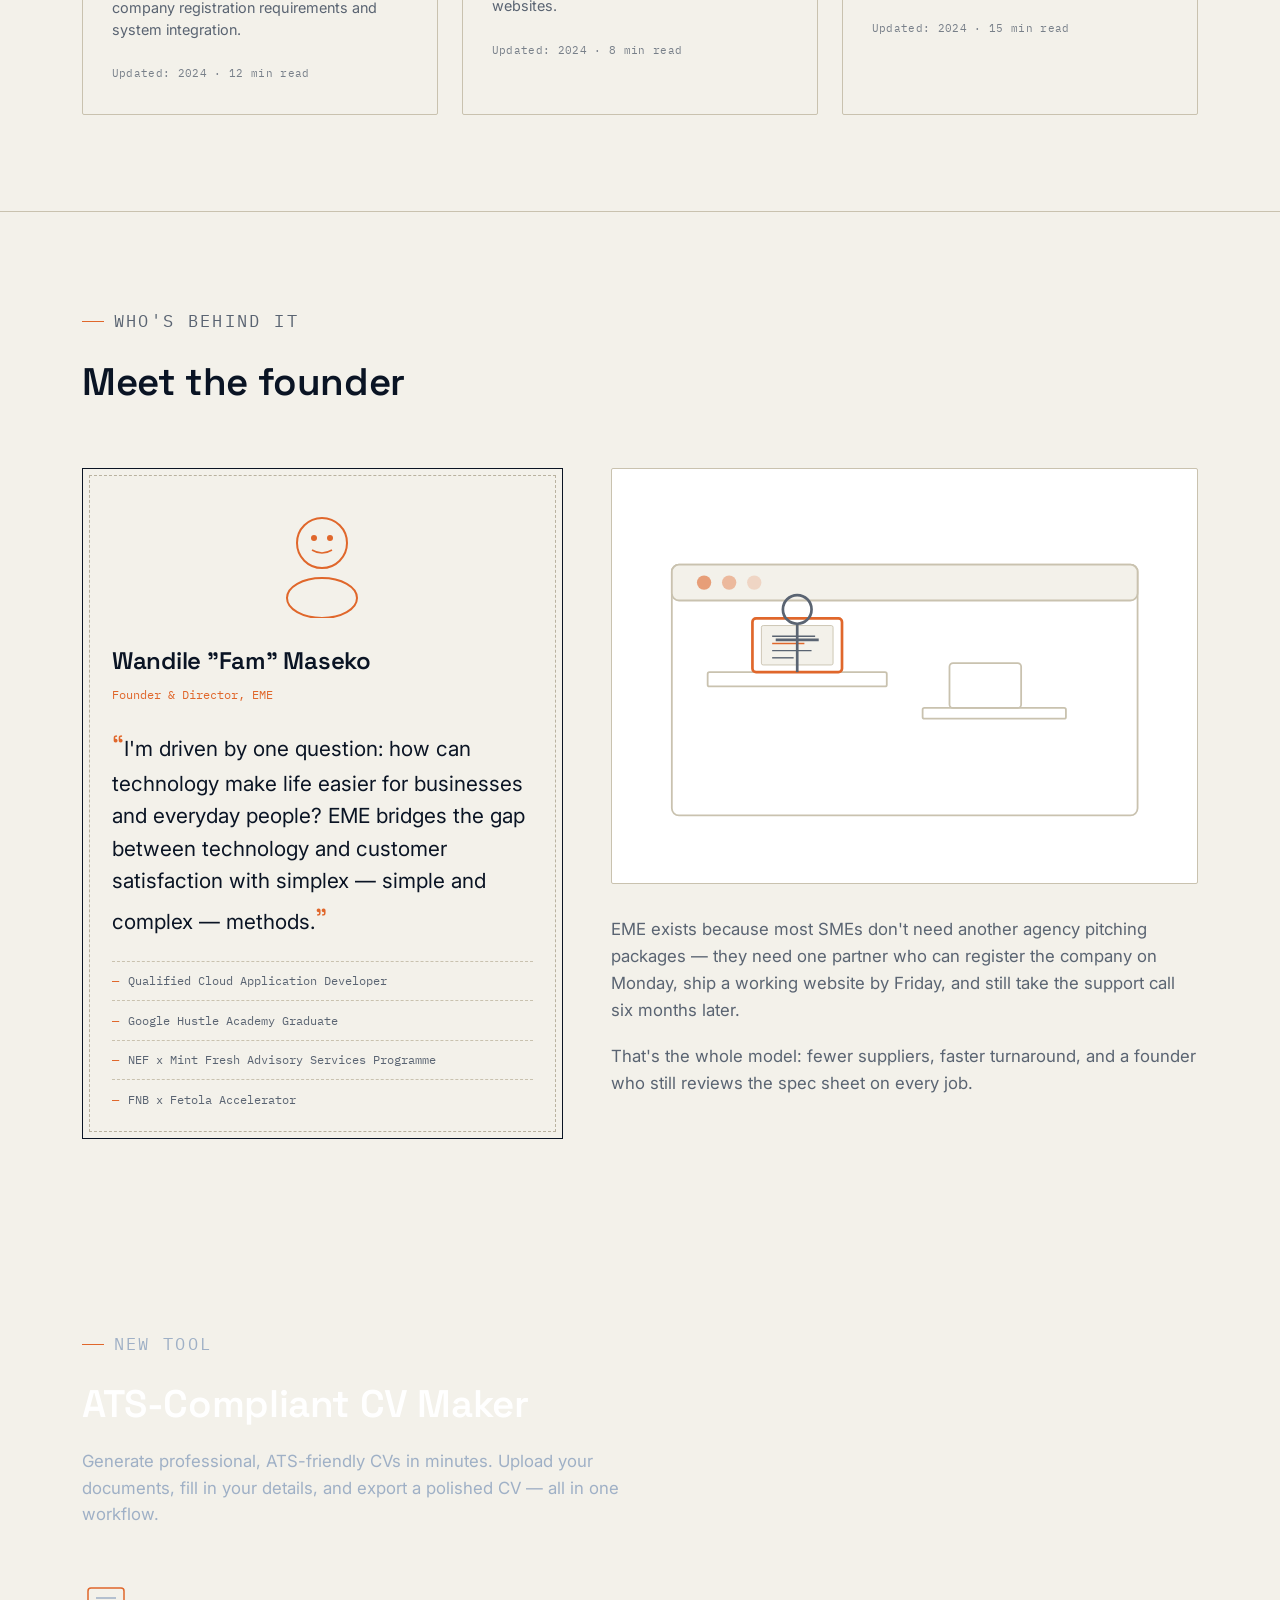
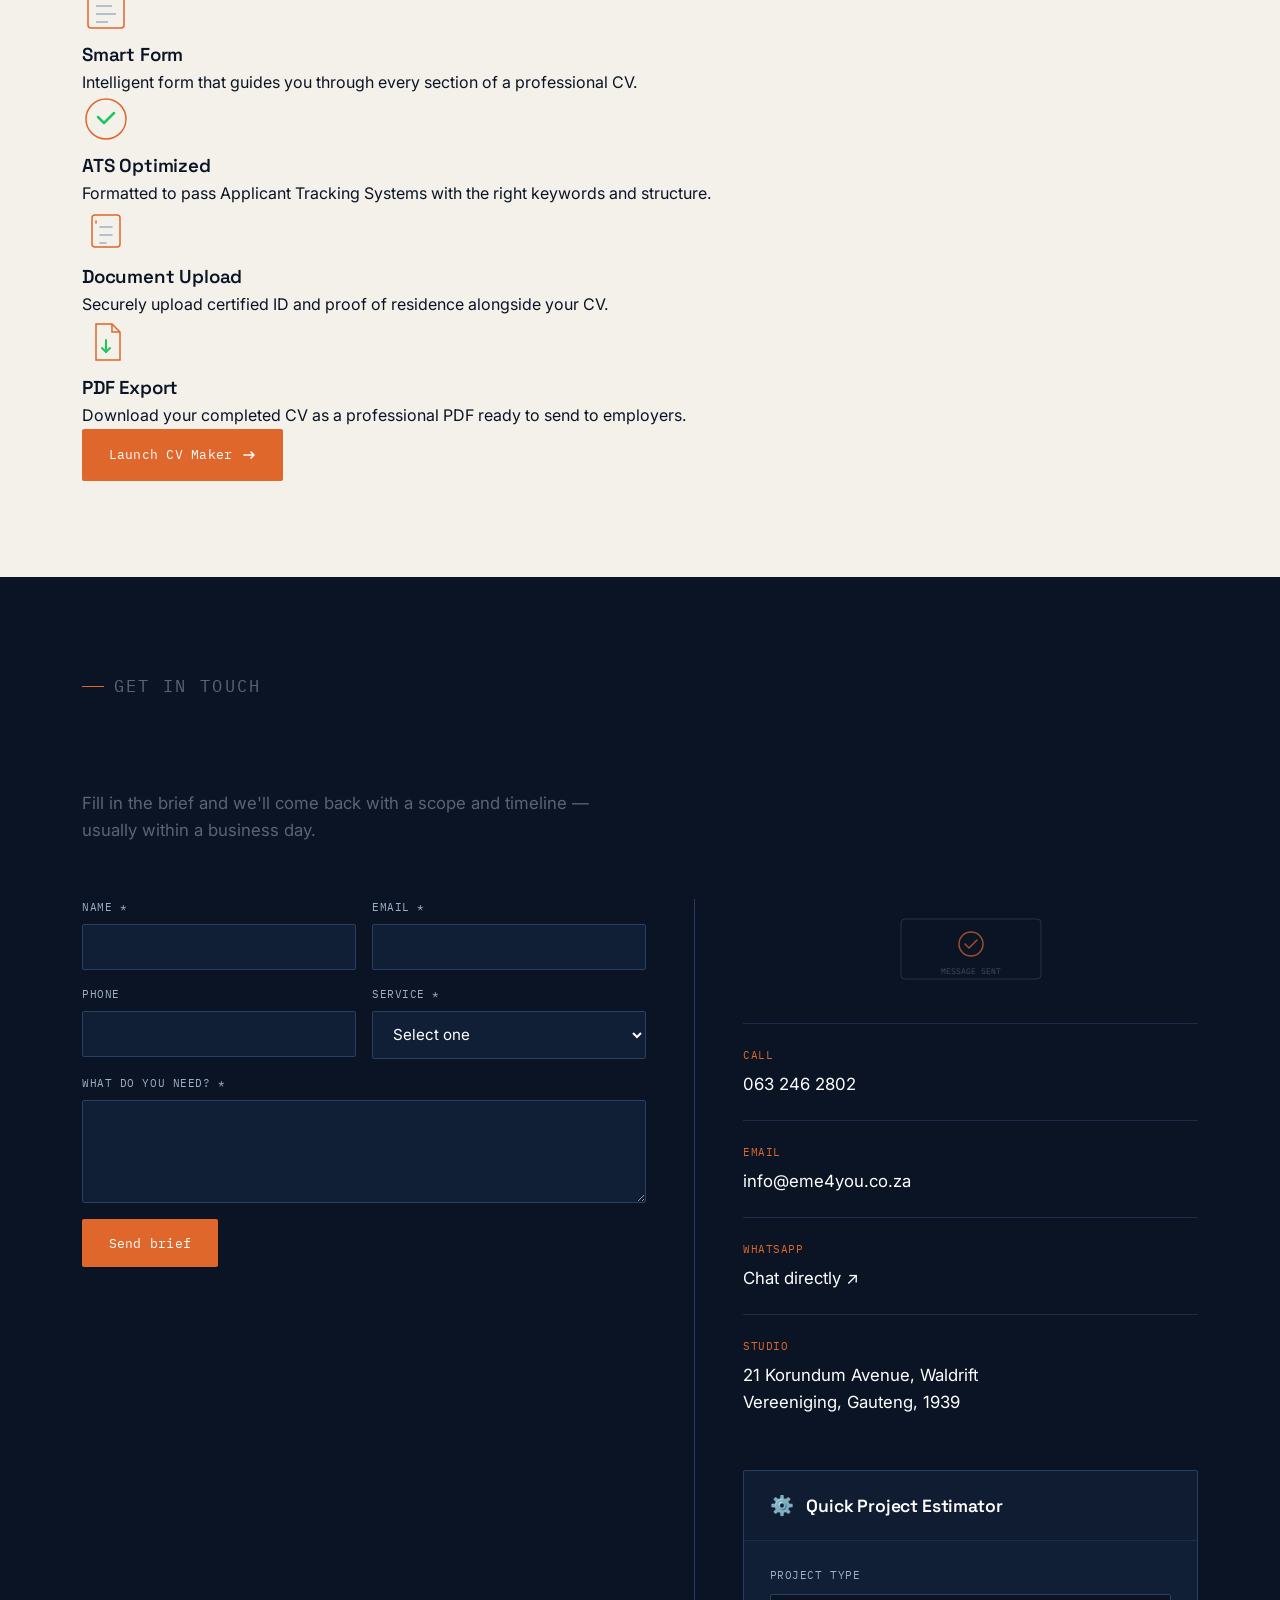
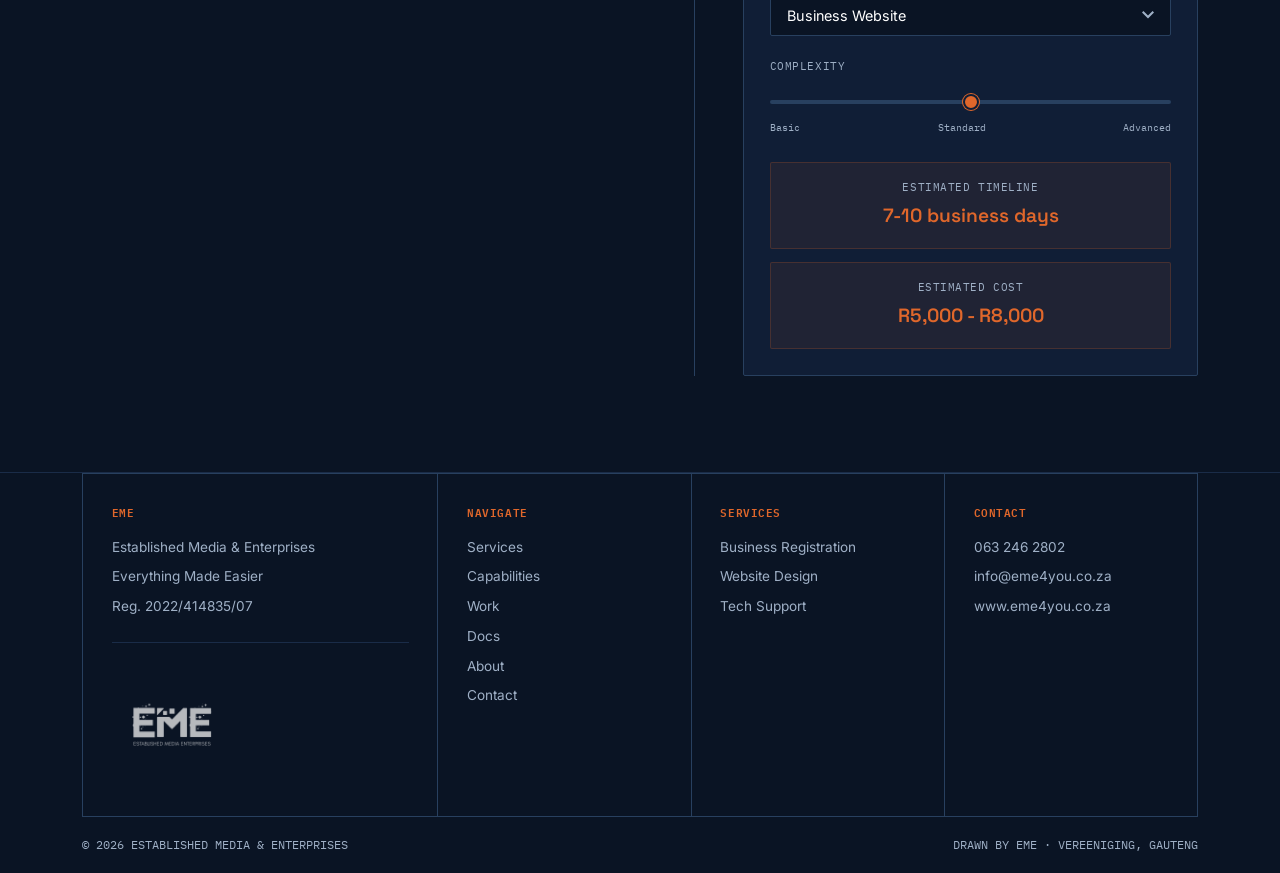
==== commit 679bbb22: "first commit" ====
--- a/index.html
+++ b/index.html
@@ -1,363 +1,825 @@
 <!DOCTYPE html>
 <html lang="en">
-
 <head>
-    <meta charset="UTF-8" />
-    <meta name="viewport" content="width=device-width, initial-scale=1.0" />
-    <title>EME - Established Media & Enterprises | Everything's Made Easier</title>
-    <meta name="description"
-        content="One-stop SME enablement partner. From company registration to website design and tech support." />
-    <link rel="icon" type="image/x-icon" href="assets/favicon.ico" />
-    <link rel="stylesheet" href="css/styles.css" />
+<meta charset="UTF-8" />
+<meta name="viewport" content="width=device-width, initial-scale=1.0" />
+<title>EME — Established Media & Enterprises | Everything Made Easier</title>
+<meta name="description" content="EME is a Gauteng-based SME enablement partner: business registration, compliant websites, and tech support, built to spec." />
+<link rel="preconnect" href="https://fonts.googleapis.com">
+<link rel="preconnect" href="https://fonts.gstatic.com" crossorigin>
+<link href="https://fonts.googleapis.com/css2?family=Space+Grotesk:wght@400;500;600;700&family=IBM+Plex+Mono:wght@400;500;600&family=Inter:wght@400;500;600;700&display=swap" rel="stylesheet">
+<link rel="icon" type="image/x-icon" href="assets/favicon.ico" />
+<link rel="stylesheet" href="css/styles.css" />
 </head>
-
 <body>
-    <!-- Navigation -->
-    <nav id="navbar">
-        <div class="nav-container">
-            <div class="logo">EME</div>
-            <ul class="nav-links" id="navLinks">
-                <li><a href="#home">Home</a></li>
-                <li><a href="#services">Services</a></li>
-                <li><a href="#portfolio-full">Portfolio</a></li>
-                <li><a href="#about">About</a></li>
-                <li><a href="#contact" class="cta-btn">Contact</a></li>
-                <li><a href="#" id="openProfile" class="cta-btn">📄 Business Profile</a></li>
-            </ul>
-            <div class="menu-toggle" id="menuToggle">
-                <span></span>
-                <span></span>
-                <span></span>
-            </div>
-        </div>
-    </nav>
-
-    <!-- Hero Section -->
-    <section class="hero" id="home">
-        <div class="hero-content">
-            <h1>Established Media & Enterprises</h1>
-            <p class="tagline">Everything's Made Easier</p>
-            <p>Your one-stop partner transforming SMEs from idea to operation, and from survival to success.</p>
-            <div class="hero-buttons">
-                <a href="#contact" class="btn-primary">Start Your Journey</a>
-                <a href="#services" class="btn-secondary">Explore Services</a>
-                <a href="#" id="openProfileHero" class="btn-secondary">📄 View Profile</a>
-            </div>
-        </div>
-    </section>
-
-    <!-- Services Section -->
-    <section class="services-section" id="services">
-        <h2 class="section-title">Complete Business Solutions</h2>
-        <p class="section-subtitle">Everything you need under one roof</p>
-        <div class="services-grid">
-            <div class="service-card">
-                <h3>Business Formation</h3>
-                <p>Get your business registered and compliant in 5-7 days</p>
-                <ul>
-                    <li>CIPC Registration</li>
-                    <li>Tax Compliance</li>
-                    <li>Beneficial Ownership</li>
-                    <li>South African Central Supplier Database Registration</li>
-                </ul>
-            </div>
-            <div class="service-card">
-                <h3>Digital Presence</h3>
-                <p>Professional online presence that attracts customers</p>
-                <ul>
-                    <li>Website Design & Development</li>
-                    <li>Logo & Graphic Design</li>
-                    <li>Social Media Setup</li>
-                    <li>Content Creation</li>
-                </ul>
-            </div>
-            <div class="service-card">
-                <h3>Tech Support</h3>
-                <p>Keep your business running with reliable technical support</p>
-                <ul>
-                    <li>Computer Repairs</li>
-                    <li>Printer Maintenance</li>
-                    <li>24hr Turnaround</li>
-                    <li>Ongoing Support</li>
-                </ul>
-            </div>
-            <div class="service-card">
-                <h3>Ongoing Partnership</h3>
-                <p>Long-term support for sustainable growth</p>
-                <ul>
-                    <li>Monthly Retainers</li>
-                    <li>Website Maintenance</li>
-                    <li>Business Consultation</li>
-                    <li>Growth Strategy</li>
-                </ul>
-            </div>
-        </div>
-        <div class="value-prop">
-            <h2>Save 60% Time • Reduce 40% Costs • Achieve 98% Success Rate</h2>
-        </div>
-    </section>
-
-    <!-- Portfolio Section -->
-    <section class="portfolio-full-section" id="portfolio-full">
-        <div class="container">
-            <!-- Portfolio Project 1 -->
-            <div class="project">
-                <div class="project-header">
-                    <h2 class="project-title">Korundum Lodge</h2>
-                    <p class="project-subtitle">Complete digital transformation with professional website and booking
-                        system</p>
+
+<header class="site-nav">
+  <div class="nav-inner">
+    <a href="#home" class="nav-mark">
+      <img src="assets/eme-logo.png" alt="EME" class="nav-logo" onerror="this.style.display='none'; this.parentElement.classList.add('nav-mark-fallback');">
+      <span class="nav-logo-fallback">
+        <span class="dot"></span>EME
+      </span>
+    </a>
+    <ul class="nav-links" id="navLinks">
+  <li><a href="#home">Home</a></li>
+  <li><a href="#services">Services</a></li>
+  <li><a href="#capabilities">Capabilities</a></li>
+  <li><a href="#work">Work</a></li>
+  <li><a href="cv-maker.html" class="nav-featured">CV Maker</a></li>
+  <li><a href="#docs">Docs</a></li>
+  <li><a href="#about">About</a></li>
+  <li><a href="#contact">Contact</a></li>
+  <li><a href="#" id="openProfile" class="nav-cta">Profile ↓</a></li>
+</ul>
+    <button class="menu-toggle" id="menuToggle" aria-label="Toggle menu">
+      <span></span><span></span><span></span>
+    </button>
+  </div>
+</header>
+
+<section class="hero" id="home">
+  <div class="hero-bg-pattern"></div>
+  <div class="hero-inner">
+    <div class="hero-grid">
+      <div class="hero-content">
+        <p class="eyebrow">REG. 2022/414835/07 — GAUTENG, South Africa</p>
+        <h1>We build the parts of your business that need to work.</h1>
+        <p class="lead">EME registers, builds, and supports South African SMEs — from CIPC paperwork to the website your customers actually use. One partner, drawn to spec.</p>
+        <div class="hero-buttons">
+          <a href="#contact" class="btn btn-primary">Start a project</a>
+          <a href="#services" class="btn btn-outline">See what we build</a>
+          <a href="#" id="openProfileHero" class="btn btn-outline">Download profile</a>
+        </div>
+      </div>
+      <div class="hero-visual">
+        <div class="hero-logo">
+        <img src="assets/eme-logo.png" alt="EME — Established Media & Enterprises" class="logo-mark" onerror="this.style.display='none'; this.parentElement.innerHTML='<div class=\'logo-fallback\'><span class=\'logo-dot\'></span><span class=\'logo-text\'>EME</span><span class=\'logo-sub\'>Established Media<br>& Enterprises</span></div>';">
+      </div>
+      </div>
+    </div>
+
+    <div class="pipeline" aria-label="EME service pipeline">
+      <div class="pipeline-track">
+        <div class="pipeline-node">
+          <div class="connector"></div>
+          <div class="marker"></div>
+          <div class="label">Register</div>
+          <div class="tag">CIPC · SARS · CSD</div>
+        </div>
+        <div class="pipeline-node">
+          <div class="connector"></div>
+          <div class="marker"></div>
+          <div class="label">Build</div>
+          <div class="tag">Web · Brand · Content</div>
+        </div>
+        <div class="pipeline-node">
+          <div class="connector"></div>
+          <div class="marker"></div>
+          <div class="label">Support</div>
+          <div class="tag">Repairs · Maintenance</div>
+        </div>
+        <div class="pipeline-node">
+          <div class="marker"></div>
+          <div class="label">Grow</div>
+          <div class="tag">Retainer · Strategy</div>
+        </div>
+      </div>
+    </div>
+
+    <div class="status-panel">
+      <div class="status-header">
+        <span class="status-indicator active"></span>
+        <span class="status-text">All systems operational</span>
+        <span class="status-time">Last checked: <span id="statusTime">--:--</span></span>
+      </div>
+      <div class="status-metrics">
+        <div class="status-metric">
+          <span class="metric-label">Uptime</span>
+          <span class="metric-value">99.9%</span>
+        </div>
+        <div class="status-metric">
+          <span class="metric-label">Response</span>
+          <span class="metric-value">&lt;2hr</span>
+        </div>
+        <div class="status-metric">
+          <span class="metric-label">Active Projects</span>
+          <span class="metric-value">12</span>
+        </div>
+      </div>
+    </div>
+
+    <div class="activity-feed">
+      <div class="feed-header">
+        <span class="feed-title">LIVE SYSTEM LOG</span>
+        <span class="feed-status">● Streaming</span>
+      </div>
+      <div class="feed-items" id="activityFeed">
+        <div class="feed-item">
+          <span class="feed-time">Just now</span>
+          <span class="feed-message">System monitor initialized</span>
+        </div>
+      </div>
+    </div>
+  </div>
+</section>
+
+<section class="services" id="services">
+  <div class="wrap">
+    <div class="section-head">
+      <p class="eyebrow">Scope of work</p>
+      <h2>Four disciplines, one point of contact</h2>
+      <p>Most SMEs juggle three or four suppliers to get online and compliant. EME specs, builds, and maintains all of it under one job number.</p>
+    </div>
+  </div>
+  <div class="wrap" style="padding:0;max-width:1180px;">
+    <div class="spec-grid">
+      <div class="spec-card">
+        <div class="spec-icon">
+          <svg width="48" height="48" viewBox="0 0 48 48" fill="none">
+            <rect x="8" y="8" width="32" height="32" rx="3" stroke="#E0672B" stroke-width="1.5"/>
+            <path d="M16 20H32M16 28H32M16 36H24" stroke="#E0672B" stroke-width="2" stroke-linecap="round"/>
+          </svg>
+        </div>
+        <div class="spec-head"><h3>Business Formation</h3><span class="spec-id">SPEC—01</span></div>
+        <p>Registered and compliant in 5–7 working days, no queue-standing required.</p>
+        <ul class="spec-list">
+          <li>CIPC registration</li>
+          <li>Tax compliance setup</li>
+          <li>Beneficial ownership filing</li>
+          <li>Central Supplier Database listing</li>
+        </ul>
+      </div>
+      <div class="spec-card">
+        <div class="spec-icon">
+          <svg width="48" height="48" viewBox="0 0 48 48" fill="none">
+            <rect x="6" y="10" width="36" height="28" rx="3" stroke="#E0672B" stroke-width="1.5"/>
+            <path d="M6 18H42" stroke="#E0672B" stroke-width="1.5"/>
+            <circle cx="14" cy="14" r="1.5" fill="#E0672B"/>
+            <circle cx="19" cy="14" r="1.5" fill="#E0672B"/>
+            <circle cx="24" cy="14" r="1.5" fill="#E0672B"/>
+          </svg>
+        </div>
+        <div class="spec-head"><h3>Digital Presence</h3><span class="spec-id">SPEC—02</span></div>
+        <p>A site and a brand that make a first-time visitor trust you immediately.</p>
+        <ul class="spec-list">
+          <li>Website design & development</li>
+          <li>Logo & graphic design</li>
+          <li>Social media setup</li>
+          <li>Content & copywriting</li>
+        </ul>
+      </div>
+      <div class="spec-card">
+        <div class="spec-icon">
+          <svg width="48" height="48" viewBox="0 0 48 48" fill="none">
+            <rect x="10" y="6" width="28" height="36" rx="3" stroke="#E0672B" stroke-width="1.5"/>
+            <rect x="16" y="12" width="16" height="12" rx="1" stroke="#E0672B" stroke-width="1"/>
+            <circle cx="24" cy="30" r="4" stroke="#E0672B" stroke-width="1.5"/>
+            <path d="M18 42H30" stroke="#E0672B" stroke-width="1.5" stroke-linecap="round"/>
+          </svg>
+        </div>
+        <div class="spec-head"><h3>Tech Support</h3><span class="spec-id">SPEC—03</span></div>
+        <p>The unglamorous work that keeps a business actually running day to day.</p>
+        <ul class="spec-list">
+          <li>Computer repairs</li>
+          <li>Printer maintenance</li>
+          <li>24-hour turnaround</li>
+          <li>Ongoing support desk</li>
+        </ul>
+      </div>
+      <div class="spec-card">
+        <div class="spec-icon">
+          <svg width="48" height="48" viewBox="0 0 48 48" fill="none">
+            <circle cx="24" cy="24" r="18" stroke="#E0672B" stroke-width="1.5"/>
+            <path d="M24 14V24L32 28" stroke="#E0672B" stroke-width="2" stroke-linecap="round"/>
+            <circle cx="24" cy="24" r="4" fill="#E0672B" opacity="0.2"/>
+          </svg>
+        </div>
+        <div class="spec-head"><h3>Ongoing Partnership</h3><span class="spec-id">SPEC—04</span></div>
+        <p>For businesses that want a technical partner, not a once-off invoice.</p>
+        <ul class="spec-list">
+          <li>Monthly retainers</li>
+          <li>Website maintenance</li>
+          <li>Business consultation</li>
+          <li>Growth strategy</li>
+        </ul>
+      </div>
+    </div>
+
+    <div class="ticket-preview">
+      <div class="ticket-header">
+        <span class="ticket-id">TICKET #2024-0147</span>
+        <span class="ticket-status resolved">RESOLVED</span>
+      </div>
+      <div class="ticket-body">
+        <div class="ticket-timeline">
+          <div class="timeline-node">
+            <div class="node-marker"></div>
+            <div class="node-content">
+              <span class="node-time">09:15 AM</span>
+              <span class="node-text">Issue reported: Printer offline</span>
+            </div>
+          </div>
+          <div class="timeline-node">
+            <div class="node-marker"></div>
+            <div class="node-content">
+              <span class="node-time">09:45 AM</span>
+              <span class="node-text">Remote diagnostics initiated</span>
+            </div>
+          </div>
+          <div class="timeline-node">
+            <div class="node-marker"></div>
+            <div class="node-content">
+              <span class="node-time">10:20 AM</span>
+              <span class="node-text">Resolved: Network reconfiguration</span>
+            </div>
+          </div>
+        </div>
+        <div class="ticket-meta">
+          <span>Response: 30min</span>
+          <span>Resolution: 1hr 5min</span>
+        </div>
+      </div>
+    </div>
+
+    <div class="measure-strip">
+      <div class="measure"><div class="num"><span>60%</span></div><div class="cap">Less time to launch</div></div>
+      <div class="measure"><div class="num"><span>40%</span></div><div class="cap">Lower setup cost</div></div>
+      <div class="measure"><div class="num"><span>98%</span></div><div class="cap">Registration success rate</div></div>
+    </div>
+  </div>
+</section>
+
+<section class="capabilities on-dark" id="capabilities">
+  <div class="wrap">
+    <div class="section-head on-dark">
+      <p class="eyebrow">Technical Specifications</p>
+      <h2>Engineering stack & capabilities</h2>
+      <p>The tools and systems we spec, build, and maintain.</p>
+    </div>
+    
+    <div class="tech-showcase">
+      <div class="tech-visual">
+        <svg class="tech-diagram" viewBox="0 0 500 300" xmlns="http://www.w3.org/2000/svg">
+          <!-- Architecture diagram -->
+          <rect x="20" y="120" width="80" height="50" rx="4" fill="#101E36" stroke="#28405F" stroke-width="1"/>
+          <text x="60" y="150" text-anchor="middle" fill="#9FB0C6" font-size="10" font-family="'IBM Plex Mono'">CLIENT</text>
+          
+          <rect x="180" y="40" width="80" height="50" rx="4" fill="#101E36" stroke="#28405F" stroke-width="1"/>
+          <text x="220" y="70" text-anchor="middle" fill="#9FB0C6" font-size="10" font-family="'IBM Plex Mono'">CDN</text>
+          
+          <rect x="180" y="200" width="80" height="50" rx="4" fill="#101E36" stroke="#E0672B" stroke-width="1.5"/>
+          <text x="220" y="230" text-anchor="middle" fill="#E0672B" font-size="10" font-family="'IBM Plex Mono'">SERVER</text>
+          
+          <rect x="340" y="120" width="80" height="50" rx="4" fill="#101E36" stroke="#28405F" stroke-width="1"/>
+          <text x="380" y="150" text-anchor="middle" fill="#9FB0C6" font-size="10" font-family="'IBM Plex Mono'">DATABASE</text>
+          
+          <!-- Connection lines -->
+          <line x1="100" y1="145" x2="180" y2="65" stroke="#28405F" stroke-width="1" stroke-dasharray="4,3"/>
+          <line x1="100" y1="145" x2="180" y2="225" stroke="#E0672B" stroke-width="1.5" stroke-dasharray="4,3"/>
+          <line x1="260" y1="65" x2="260" y2="200" stroke="#28405F" stroke-width="1" stroke-dasharray="4,3"/>
+          <line x1="260" y1="225" x2="340" y2="145" stroke="#28405F" stroke-width="1" stroke-dasharray="4,3"/>
+          
+          <!-- Data packets -->
+          <circle cx="140" cy="105" r="3" fill="#E0672B" opacity="0.6">
+            <animate attributeName="cx" values="140;160;180" dur="3s" repeatCount="indefinite"/>
+          </circle>
+          <circle cx="300" cy="185" r="3" fill="#22c55e" opacity="0.6">
+            <animate attributeName="cx" values="300;320;340" dur="3s" repeatCount="indefinite"/>
+          </circle>
+        </svg>
+      </div>
+      
+      <div class="tech-matrix">
+        <div class="tech-row">
+          <div class="tech-label">Infrastructure</div>
+          <div class="tech-items">
+            <span class="tech-badge">Linux/Windows Server</span>
+            <span class="tech-badge">DNS Management</span>
+            <span class="tech-badge">SSL/TLS</span>
+            <span class="tech-badge">Cloud Hosting</span>
+          </div>
+        </div>
+        
+        <div class="tech-row">
+          <div class="tech-label">Frontend</div>
+          <div class="tech-items">
+            <span class="tech-badge">HTML5/CSS3</span>
+            <span class="tech-badge">JavaScript/ES6+</span>
+            <span class="tech-badge">React.js</span>
+            <span class="tech-badge">Responsive Design</span>
+          </div>
+        </div>
+        
+        <div class="tech-row">
+          <div class="tech-label">Backend</div>
+          <div class="tech-items">
+            <span class="tech-badge">Node.js</span>
+            <span class="tech-badge">REST APIs</span>
+            <span class="tech-badge">Database Design</span>
+            <span class="tech-badge">Authentication Systems</span>
+          </div>
+        </div>
+        
+        <div class="tech-row">
+          <div class="tech-label">Integration</div>
+          <div class="tech-items">
+            <span class="tech-badge">Payment Gateways</span>
+            <span class="tech-badge">Booking Systems</span>
+            <span class="tech-badge">CRM Integration</span>
+            <span class="tech-badge">Email Automation</span>
+          </div>
+        </div>
+      </div>
+    </div>
+  </div>
+</section>
+
+<section class="portfolio on-dark" id="work">
+  <div class="wrap">
+    <div class="section-head">
+      <p class="eyebrow">Drawing set</p>
+      <h2>Recent work, on record</h2>
+      <p>A few of the businesses currently running on systems EME designed and shipped.</p>
+    </div>
+
+    <div class="sheet">
+      <div class="sheet-bar"><span class="dwg">DWG—01 · KORUNDUM LODGE</span><span>Hospitality / Accommodation</span></div>
+      <div class="sheet-body">
+        <div class="sheet-info">
+          <h3>Korundum Lodge</h3>
+          <p>A full digital transformation with a professional site and an integrated booking system.</p>
+          <div class="tech-specs">
+            <div class="spec-row">
+              <span class="spec-label">Performance</span>
+              <span class="spec-value">98/100 Lighthouse</span>
+            </div>
+            <div class="spec-row">
+              <span class="spec-label">Security</span>
+              <span class="spec-value">SSL · DDoS Protected</span>
+            </div>
+            <div class="spec-row">
+              <span class="spec-label">Integration</span>
+              <span class="spec-value">Booking API · Payment Gateway</span>
+            </div>
+          </div>
+          <div class="sheet-row"><span class="k">Website</span><span class="v"><a href="https://korundum.co.za" target="_blank" rel="noopener">korundum.co.za ↗</a></span></div>
+          <div class="chips"><span class="chip">HTML</span><span class="chip">CSS</span><span class="chip">JavaScript</span><span class="chip">Booking system</span></div>
+        </div>
+        <div class="sheet-shots">
+          <div class="shot">
+            <img src="screenshots/korundum-homepage.jpg" alt="Korundum Lodge homepage" onerror="this.parentElement.innerHTML='<div class=\'shot-placeholder\'><svg width=\'80\' height=\'80\' viewBox=\'0 0 80 80\'><rect x=\'10\' y=\'15\' width=\'60\' height=\'50\' rx=\'3\' stroke=\'#28405F\' stroke-width=\'1.5\' fill=\'none\'/><path d=\'M14 25H66M14 35H66M14 45H40\' stroke=\'#E0672B\' stroke-width=\'1.5\' stroke-linecap=\'round\'/><text x=\'40\' y=\'70\' text-anchor=\'middle\' fill=\'#5A6472\' font-size=\'8\' font-family=\'IBM Plex Mono\'>SCREENSHOT</text></svg></div>';">
+          </div>
+        </div>
+      </div>
+    </div>
+
+    <div class="sheet">
+      <div class="sheet-bar"><span class="dwg">DWG—02 · TASSEL GROUP</span><span>E-commerce / Retail</span></div>
+      <div class="sheet-body">
+        <div class="sheet-info">
+          <h3>Tassel Group</h3>
+          <p>A complete e-commerce build with an online shop and appointment booking.</p>
+          <div class="tech-specs">
+            <div class="spec-row">
+              <span class="spec-label">Performance</span>
+              <span class="spec-value">95/100 Lighthouse</span>
+            </div>
+            <div class="spec-row">
+              <span class="spec-label">Security</span>
+              <span class="spec-value">SSL · PCI Compliant</span>
+            </div>
+            <div class="spec-row">
+              <span class="spec-label">Integration</span>
+              <span class="spec-value">PayFast · Yoco Payments</span>
+            </div>
+          </div>
+          <div class="sheet-row"><span class="k">Website</span><span class="v"><a href="https://tasselgroup.co.za" target="_blank" rel="noopener">tasselgroup.co.za ↗</a></span></div>
+          <div class="chips"><span class="chip">React</span><span class="chip">JavaScript</span><span class="chip">PayFast</span><span class="chip">Yoco Payments</span></div>
+        </div>
+        <div class="sheet-shots">
+          <div class="shot">
+            <img src="screenshots/tasselHomePage.jpg" alt="Tassel Group homepage" onerror="this.parentElement.innerHTML='<div class=\'shot-placeholder\'><svg width=\'80\' height=\'80\' viewBox=\'0 0 80 80\'><rect x=\'15\' y=\'10\' width=\'50\' height=\'60\' rx=\'3\' stroke=\'#28405F\' stroke-width=\'1.5\' fill=\'none\'/><circle cx=\'40\' cy=\'35\' r=\'12\' stroke=\'#E0672B\' stroke-width=\'1.5\' fill=\'none\'/><text x=\'40\' y=\'70\' text-anchor=\'middle\' fill=\'#5A6472\' font-size=\'8\' font-family=\'IBM Plex Mono\'>SCREENSHOT</text></svg></div>';">
+          </div>
+        </div>
+      </div>
+    </div>
+
+    <div class="sheet">
+      <div class="sheet-bar"><span class="dwg">DWG—03 · MSB FINANCE</span><span>Finance / Services</span></div>
+      <div class="sheet-body">
+        <div class="sheet-info">
+          <h3>MSB Finance</h3>
+          <p>A client-facing site backed by a secure portal with role-based dashboards.</p>
+          <div class="tech-specs">
+            <div class="spec-row">
+              <span class="spec-label">Performance</span>
+              <span class="spec-value">97/100 Lighthouse</span>
+            </div>
+            <div class="spec-row">
+              <span class="spec-label">Security</span>
+              <span class="spec-value">SSL · Role-based Auth</span>
+            </div>
+            <div class="spec-row">
+              <span class="spec-label">Integration</span>
+              <span class="spec-value">Client Portal · Dashboard</span>
+            </div>
+          </div>
+          <div class="sheet-row"><span class="k">Website</span><span class="v"><a href="https://msbfinance.co.za" target="_blank" rel="noopener">msbfinance.co.za ↗</a></span></div>
+          <div class="chips"><span class="chip">HTML</span><span class="chip">CSS</span><span class="chip">JavaScript</span><span class="chip">Client portal</span></div>
+        </div>
+        <div class="sheet-shots">
+          <div class="shot">
+            <img src="screenshots/msb-homePage.jpg" alt="MSB Finance homepage" onerror="this.parentElement.innerHTML='<div class=\'shot-placeholder\'><svg width=\'80\' height=\'80\' viewBox=\'0 0 80 80\'><rect x=\'10\' y=\'15\' width=\'60\' height=\'50\' rx=\'3\' stroke=\'#28405F\' stroke-width=\'1.5\' fill=\'none\'/><path d=\'M20 30H60M20 40H50M20 50H55\' stroke=\'#E0672B\' stroke-width=\'1.5\' stroke-linecap=\'round\'/><text x=\'40\' y=\'70\' text-anchor=\'middle\' fill=\'#5A6472\' font-size=\'8\' font-family=\'IBM Plex Mono\'>SCREENSHOT</text></svg></div>';">
+          </div>
+          <div class="shot">
+            <img src="screenshots/msb-userDashboard.jpg" alt="MSB Finance user dashboard" onerror="this.parentElement.innerHTML='<div class=\'shot-placeholder\'><svg width=\'80\' height=\'80\' viewBox=\'0 0 80 80\'><rect x=\'5\' y=\'10\' width=\'70\' height=\'60\' rx=\'3\' stroke=\'#28405F\' stroke-width=\'1.5\' fill=\'none\'/><rect x=\'15\' y=\'20\' width=\'20\' height=\'20\' rx=\'2\' stroke=\'#E0672B\' stroke-width=\'1\' fill=\'none\'/><rect x=\'45\' y=\'20\' width=\'20\' height=\'20\' rx=\'2\' stroke=\'#E0672B\' stroke-width=\'1\' fill=\'none\'/><text x=\'40\' y=\'70\' text-anchor=\'middle\' fill=\'#5A6472\' font-size=\'8\' font-family=\'IBM Plex Mono\'>DASHBOARD</text></svg></div>';">
+          </div>
+        </div>
+      </div>
+    </div>
+  </div>
+</section>
+
+<section class="docs-preview" id="docs">
+  <div class="wrap">
+    <div class="section-head">
+      <p class="eyebrow">Technical Documentation</p>
+      <h2>Knowledge base & guides</h2>
+      <p>Engineering notes and technical guides for our clients.</p>
+    </div>
+    
+    <div class="docs-grid">
+      <article class="doc-card">
+        <div class="doc-icon">
+          <svg width="40" height="40" viewBox="0 0 40 40" fill="none">
+            <rect x="8" y="4" width="24" height="32" rx="2" stroke="#E0672B" stroke-width="1.5"/>
+            <line x1="14" y1="12" x2="26" y2="12" stroke="#5A6472" stroke-width="1"/>
+            <line x1="14" y1="18" x2="26" y2="18" stroke="#5A6472" stroke-width="1"/>
+            <line x1="14" y1="24" x2="22" y2="24" stroke="#5A6472" stroke-width="1"/>
+          </svg>
+        </div>
+        <span class="doc-ref">DOC-001</span>
+        <h3>CIPC Registration: Technical Guide</h3>
+        <p>Complete technical walkthrough of company registration requirements and system integration.</p>
+        <span class="doc-meta">Updated: 2024 · 12 min read</span>
+      </article>
+      
+      <article class="doc-card">
+        <div class="doc-icon">
+          <svg width="40" height="40" viewBox="0 0 40 40" fill="none">
+            <circle cx="20" cy="20" r="14" stroke="#E0672B" stroke-width="1.5"/>
+            <path d="M20 12V20L26 24" stroke="#E0672B" stroke-width="1.5" stroke-linecap="round"/>
+          </svg>
+        </div>
+        <span class="doc-ref">DOC-002</span>
+        <h3>Website Security Best Practices</h3>
+        <p>Implementation guide for SSL, data protection, and security hardening for SME websites.</p>
+        <span class="doc-meta">Updated: 2024 · 8 min read</span>
+      </article>
+      
+      <article class="doc-card">
+        <div class="doc-icon">
+          <svg width="40" height="40" viewBox="0 0 40 40" fill="none">
+            <rect x="6" y="8" width="28" height="24" rx="2" stroke="#E0672B" stroke-width="1.5"/>
+            <rect x="10" y="12" width="8" height="6" rx="1" stroke="#5A6472" stroke-width="1"/>
+            <rect x="22" y="12" width="8" height="6" rx="1" stroke="#5A6472" stroke-width="1"/>
+            <rect x="10" y="22" width="8" height="6" rx="1" stroke="#5A6472" stroke-width="1"/>
+            <rect x="22" y="22" width="8" height="6" rx="1" stroke="#5A6472" stroke-width="1"/>
+          </svg>
+        </div>
+        <span class="doc-ref">DOC-003</span>
+        <h3>IT Infrastructure Checklist</h3>
+        <p>Quarterly maintenance schedule and system health monitoring guide.</p>
+        <span class="doc-meta">Updated: 2024 · 15 min read</span>
+      </article>
+    </div>
+  </div>
+</section>
+
+<section class="about" id="about">
+  <div class="wrap">
+    <div class="section-head">
+      <p class="eyebrow">Who's behind it</p>
+      <h2>Meet the founder</h2>
+    </div>
+    <div class="about-grid">
+      <div class="stamp">
+        <div class="founder-image">
+          <svg width="120" height="120" viewBox="0 0 120 120" fill="none">
+            <circle cx="60" cy="45" r="25" stroke="#E0672B" stroke-width="2"/>
+            <ellipse cx="60" cy="100" rx="35" ry="20" stroke="#E0672B" stroke-width="2"/>
+            <circle cx="52" cy="40" r="3" fill="#E0672B"/>
+            <circle cx="68" cy="40" r="3" fill="#E0672B"/>
+            <path d="M50 52Q60 58 70 52" stroke="#E0672B" stroke-width="1.5" fill="none"/>
+          </svg>
+        </div>
+        <h3>Wandile "Fam" Maseko</h3>
+        <span class="role">Founder & Director, EME</span>
+        <p class="about-quote">I'm driven by one question: how can technology make life easier for businesses and everyday people? EME bridges the gap between technology and customer satisfaction with simplex — simple and complex — methods.</p>
+        <ul class="creds">
+          <li>Qualified Cloud Application Developer</li>
+          <li>Google Hustle Academy Graduate</li>
+          <li>NEF x Mint Fresh Advisory Services Programme</li>
+          <li>FNB x Fetola Accelerator</li>
+        </ul>
+      </div>
+      <div class="about-visual">
+        <div class="about-illustration">
+          <svg viewBox="0 0 300 200" xmlns="http://www.w3.org/2000/svg">
+            <!-- Office/Studio illustration -->
+            <rect x="20" y="40" width="260" height="140" rx="4" fill="none" stroke="#C9C2AF" stroke-width="1"/>
+            <rect x="20" y="40" width="260" height="20" rx="4" fill="#F3F1EA" stroke="#C9C2AF" stroke-width="1"/>
+            <circle cx="38" cy="50" r="4" fill="#E0672B" opacity="0.6"/>
+            <circle cx="52" cy="50" r="4" fill="#E0672B" opacity="0.4"/>
+            <circle cx="66" cy="50" r="4" fill="#E0672B" opacity="0.2"/>
+            <!-- Desk -->
+            <rect x="40" y="100" width="100" height="8" rx="1" fill="none" stroke="#C9C2AF" stroke-width="1"/>
+            <!-- Monitor -->
+            <rect x="65" y="70" width="50" height="30" rx="2" fill="none" stroke="#E0672B" stroke-width="1.5"/>
+            <rect x="70" y="74" width="40" height="22" rx="1" fill="#F3F1EA" stroke="#C9C2AF" stroke-width="0.5"/>
+            <!-- Code on screen -->
+            <line x1="76" y1="80" x2="100" y2="80" stroke="#5A6472" stroke-width="0.8"/>
+            <line x1="76" y1="84" x2="94" y2="84" stroke="#E0672B" stroke-width="0.8"/>
+            <line x1="76" y1="88" x2="98" y2="88" stroke="#5A6472" stroke-width="0.8"/>
+            <line x1="76" y1="92" x2="88" y2="92" stroke="#5A6472" stroke-width="0.8"/>
+            <!-- Second desk -->
+            <rect x="160" y="120" width="80" height="6" rx="1" fill="none" stroke="#C9C2AF" stroke-width="1"/>
+            <rect x="175" y="95" width="40" height="25" rx="2" fill="none" stroke="#C9C2AF" stroke-width="1"/>
+            <!-- Person -->
+            <circle cx="90" cy="65" r="8" fill="none" stroke="#5A6472" stroke-width="1.5"/>
+            <line x1="90" y1="73" x2="90" y2="100" stroke="#5A6472" stroke-width="1.5"/>
+            <line x1="78" y1="82" x2="102" y2="82" stroke="#5A6472" stroke-width="1.5"/>
+          </svg>
+        </div>
+        <p style="color:var(--graphite);font-size:1.05rem;margin-bottom:1.2rem;">EME exists because most SMEs don't need another agency pitching packages — they need one partner who can register the company on Monday, ship a working website by Friday, and still take the support call six months later.</p>
+        <p style="color:var(--graphite);font-size:1.05rem;">That's the whole model: fewer suppliers, faster turnaround, and a founder who still reviews the spec sheet on every job.</p>
+      </div>
+    </div>
+  </div>
+</section>
+
+<section class="cv-promo on-dark" id="cv-maker">
+  <div class="wrap">
+    <div class="section-head on-dark">
+      <p class="eyebrow">New Tool</p>
+      <h2>ATS-Compliant CV Maker</h2>
+      <p>Generate professional, ATS-friendly CVs in minutes. Upload your documents, fill in your details, and export a polished CV — all in one workflow.</p>
+    </div>
+    
+    <div class="cv-feature-grid">
+      <div class="cv-feature-card">
+        <div class="cv-feature-icon">
+          <svg width="48" height="48" viewBox="0 0 48 48" fill="none">
+            <rect x="6" y="4" width="36" height="40" rx="3" stroke="#E0672B" stroke-width="1.5"/>
+            <line x1="14" y1="14" x2="34" y2="14" stroke="#9FB0C6" stroke-width="1.5"/>
+            <line x1="14" y1="22" x2="30" y2="22" stroke="#9FB0C6" stroke-width="1.5"/>
+            <line x1="14" y1="30" x2="34" y2="30" stroke="#9FB0C6" stroke-width="1.5"/>
+            <line x1="14" y1="38" x2="26" y2="38" stroke="#9FB0C6" stroke-width="1.5"/>
+          </svg>
+        </div>
+        <h3>Smart Form</h3>
+        <p>Intelligent form that guides you through every section of a professional CV.</p>
+      </div>
+      
+      <div class="cv-feature-card">
+        <div class="cv-feature-icon">
+          <svg width="48" height="48" viewBox="0 0 48 48" fill="none">
+            <circle cx="24" cy="24" r="20" stroke="#E0672B" stroke-width="1.5"/>
+            <path d="M16 22L22 28L32 18" stroke="#22c55e" stroke-width="2.5" stroke-linecap="round" stroke-linejoin="round"/>
+          </svg>
+        </div>
+        <h3>ATS Optimized</h3>
+        <p>Formatted to pass Applicant Tracking Systems with the right keywords and structure.</p>
+      </div>
+      
+      <div class="cv-feature-card">
+        <div class="cv-feature-icon">
+          <svg width="48" height="48" viewBox="0 0 48 48" fill="none">
+            <rect x="10" y="8" width="28" height="32" rx="3" stroke="#E0672B" stroke-width="1.5"/>
+            <path d="M18 20H30M18 28H30M18 36H24" stroke="#9FB0C6" stroke-width="1.5" stroke-linecap="round"/>
+            <path d="M14 14L14 16" stroke="#E0672B" stroke-width="1.5" stroke-linecap="round"/>
+          </svg>
+        </div>
+        <h3>Document Upload</h3>
+        <p>Securely upload certified ID and proof of residence alongside your CV.</p>
+      </div>
+      
+      <div class="cv-feature-card">
+        <div class="cv-feature-icon">
+          <svg width="48" height="48" viewBox="0 0 48 48" fill="none">
+            <path d="M14 6H30L38 14V42H14V6Z" stroke="#E0672B" stroke-width="1.5"/>
+            <path d="M30 6V14H38" stroke="#E0672B" stroke-width="1.5"/>
+            <path d="M20 30L24 34L28 30" stroke="#22c55e" stroke-width="2" stroke-linecap="round" stroke-linejoin="round"/>
+            <path d="M24 34V22" stroke="#22c55e" stroke-width="2" stroke-linecap="round"/>
+          </svg>
+        </div>
+        <h3>PDF Export</h3>
+        <p>Download your completed CV as a professional PDF ready to send to employers.</p>
+      </div>
+    </div>
+    
+    <div class="cv-cta">
+      <a href="cv-maker.html" class="btn btn-primary">
+        Launch CV Maker
+        <svg width="16" height="16" viewBox="0 0 16 16" fill="none">
+          <path d="M3 8H13M10 5L13 8L10 11" stroke="white" stroke-width="1.5" stroke-linecap="round" stroke-linejoin="round"/>
+        </svg>
+      </a>
+    </div>
+  </div>
+</section>
+
+<section class="contact" id="contact">
+  <div class="wrap">
+    <div class="section-head on-dark">
+      <p class="eyebrow">Get in touch</p>
+      <h2>Tell us what you're building</h2>
+      <p>Fill in the brief and we'll come back with a scope and timeline — usually within a business day.</p>
+    </div>
+    <div class="contact-grid">
+      <form class="contact-form" id="contactForm" novalidate>
+        <div class="field-row">
+          <div class="field">
+            <label for="name">Name *</label>
+            <input type="text" id="name" name="name" required>
+          </div>
+          <div class="field">
+            <label for="email">Email *</label>
+            <input type="email" id="email" name="email" required>
+          </div>
+        </div>
+        <div class="field-row">
+          <div class="field">
+            <label for="phone">Phone</label>
+            <input type="tel" id="phone" name="phone">
+          </div>
+          <div class="field">
+            <label for="service">Service *</label>
+            <select id="service" name="service" required>
+              <option value="">Select one</option>
+              <option value="formation">Business Formation</option>
+              <option value="digital">Digital Presence</option>
+              <option value="support">Tech Support</option>
+              <option value="partnership">Ongoing Partnership</option>
+            </select>
+          </div>
+        </div>
+        <div class="field">
+          <label for="message">What do you need? *</label>
+          <textarea id="message" name="message" rows="4" required></textarea>
+        </div>
+        <button type="submit" class="btn btn-primary" style="align-self:flex-start;">Send brief</button>
+        <div class="form-message" id="formMessage"></div>
+      </form>
+      <div class="contact-direct">
+        <div class="contact-illustration">
+          <svg width="200" height="100" viewBox="0 0 200 100" fill="none">
+            <rect x="30" y="20" width="140" height="60" rx="4" fill="none" stroke="#28405F" stroke-width="1"/>
+            <circle cx="100" cy="45" r="12" fill="none" stroke="#E0672B" stroke-width="1.5"/>
+            <path d="M94 45L98 49L106 41" stroke="#E0672B" stroke-width="1.5" stroke-linecap="round"/>
+            <text x="100" y="75" text-anchor="middle" fill="#5A6472" font-size="8" font-family="'IBM Plex Mono'">MESSAGE SENT</text>
+          </svg>
+        </div>
+        <div class="direct-item">
+          <span class="k">Call</span>
+          <a class="v" href="tel:0632462802">063 246 2802</a>
+        </div>
+        <div class="direct-item">
+          <span class="k">Email</span>
+          <a class="v" href="mailto:info@eme4you.co.za">info@eme4you.co.za</a>
+        </div>
+        <div class="direct-item">
+          <span class="k">WhatsApp</span>
+          <a class="v" href="https://wa.me/27632462802?text=Hi%20EME%2C%20I%27m%20interested%20in%20your%20services." target="_blank" rel="noopener">Chat directly ↗</a>
+        </div>
+        <div class="direct-item">
+          <span class="k">Studio</span>
+          <span class="v">21 Korundum Avenue, Waldrift<br>Vereeniging, Gauteng, 1939</span>
+        </div>
+        <div class="estimator-widget">
+          <div class="widget-header">
+            <span class="widget-icon">⚙️</span>
+            <h3>Quick Project Estimator</h3>
+          </div>
+          <div class="widget-body">
+            <div class="est-row">
+              <label for="projectType">Project Type</label>
+              <select id="projectType">
+                <option value="website">Business Website</option>
+                <option value="ecommerce">E-commerce Platform</option>
+                <option value="portal">Client Portal</option>
+                <option value="registration">Business Registration</option>
+              </select>
+            </div>
+            <div class="est-row">
+              <label>Complexity</label>
+              <div class="complexity-slider">
+                <input type="range" id="complexity" min="1" max="3" value="2">
+                <div class="range-labels">
+                  <span>Basic</span>
+                  <span>Standard</span>
+                  <span>Advanced</span>
                 </div>
-                <div class="project-content">
-                    <div class="project-grid">
-                        <div class="project-details">
-                            <div class="detail-item">
-                                <span class="detail-label">Category</span>
-                                <span class="detail-value">Hospitality / Accommodation</span>
-                            </div>
-                            <div class="detail-item">
-                                <span class="detail-label">Website</span>
-                                <a href="https://korundum.co.za" target="_blank"
-                                    class="website-link">korundum.co.za</a>
-                            </div>
-                            <div class="detail-item">
-                                <span class="detail-label">Technologies</span>
-                                <div class="features-list">
-                                    <span class="feature">HTML</span>
-                                    <span class="feature">CSS</span>
-                                    <span class="feature">JavaScript</span>
-                                    <span class="feature">Booking System</span>
-                                </div>
-                            </div>
-                        </div>
-                        <div class="screenshot-gallery">
-                            <div class="screenshot-container">
-                                <img src="screenshots/korundum-homepage.jpg" alt="Korundum Lodge Screenshot 1">
-                            </div>
-                        </div>
-                    </div>
-                </div>
-            </div>
-
-            <!-- Portfolio Project 2 -->
-            <div class="project">
-                <div class="project-header">
-                    <h2 class="project-title">Tassel Group</h2>
-                    <p class="project-subtitle">Full e-commerce solution with online shop and booking system</p>
-                </div>
-                <div class="project-content">
-                    <div class="project-grid">
-                        <div class="project-details">
-                            <div class="detail-item">
-                                <span class="detail-label">Category</span>
-                                <span class="detail-value">E-commerce / Retail</span>
-                            </div>
-                            <div class="detail-item">
-                                <span class="detail-label">Website</span>
-                                <a href="https://tasselgroup.co.za" target="_blank"
-                                    class="website-link">tasselgroup.co.za</a>
-                            </div>
-                            <div class="detail-item">
-                                <span class="detail-label">Technologies</span>
-                                <div class="features-list">
-                                    <span class="feature">React</span>
-                                    <span class="feature">JavaScript</span>
-                                    <span class="feature">PayFast</span>
-                                    <span class="feature">Yoco Payments</span>
-                                </div>
-                            </div>
-                        </div>
-                        <div class="screenshot-gallery">
-                            <div class="screenshot-container">
-                                <img src="screenshots/tasselHomePage.jpg" alt="Tassel Group Screenshot 1">
-                            </div>
-                            <div class="screenshot-container">
-                                <img src="screenshots/tasselShop.jpg" alt="Tassel Group Screenshot 2">
-                            </div>
-                            <div class="screenshot-container">
-                                <img src="screenshots/tasselBookings.jpg" alt="Tassel Group Screenshot 3">
-                            </div>
-                        </div>
-                    </div>
-                </div>
-            </div>
-
-            <!-- Portfolio Project 3 -->
-            <div class="project">
-                <div class="project-header">
-                    <h2 class="project-title">MSB Finance</h2>
-                    <p class="project-subtitle">Professional financial services website with client portal</p>
-                </div>
-                <div class="project-content">
-                    <div class="project-grid">
-                        <div class="project-details">
-                            <div class="detail-item">
-                                <span class="detail-label">Category</span>
-                                <span class="detail-value">Finance / Services</span>
-                            </div>
-                            <div class="detail-item">
-                                <span class="detail-label">Website</span>
-                                <a href="https://msbfinance.co.za" target="_blank"
-                                    class="website-link">msbfinance.co.za</a>
-                            </div>
-                            <div class="detail-item">
-                                <span class="detail-label">Technologies</span>
-                                <div class="features-list">
-                                    <span class="feature">HTML</span>
-                                    <span class="feature">CSS</span>
-                                    <span class="feature">JavaScript</span>
-                                    <span class="feature">Client Portal</span>
-                                </div>
-                            </div>
-                        </div>
-                        <div class="screenshot-gallery">
-                            <div class="screenshot-container">
-                                <img src="screenshots/msb-homePage.jpg" alt="MSB Finance Screenshot 1">
-                            </div>
-                            <div class="screenshot-container">
-                                <img src="screenshots/msb-userDashboard.jpg" alt="MSB Finance Screenshot 2">
-                            </div>
-                            <div class="screenshot-container">
-                                <img src="screenshots/msb-adminDashboard.jpg" alt="MSB Finance Screenshot 3">
-                            </div>
-                        </div>
-                    </div>
-                </div>
-            </div>
-        </div>
-    </section>
-
-    <!-- About Section -->
-    <section class="about-section" id="about">
-        <h2 class="section-title">Meet the Founder</h2>
-        <div class="about-card">
-            <h3>Wandile "Fam" Maseko</h3>
-            <p class="subtitle">Qualified Cloud Application Developer | Google Hustle Academy Graduate | NEF x Mint Fresh Advisory Services Programme</p>
-            <p class="quote">
-                "I'm driven by one mission: How can technology make life easier for businesses and everyday people? With
-                EME - everything's made easier - we bridge the gap that exists between technology and customer
-                satisfaction using simplex(simple and complex) methods."
-            </p>
-            <div class="validation-box">
-                <h4>Validated Through:</h4>
-                <div class="validation-items">
-                    <div>🎓 Google Hustle Academy</div>
-                    <div>🚀 NEF x Mint Fresh Advisory Services Programme</div>
-                    <div>💰 FNB x Fetola Accelerator</div>
-                </div>
-            </div>
-        </div>
-    </section>
-
-    <!-- Contact Section -->
-    <section class="contact-section" id="contact">
-        <h2 class="section-title">Ready to Transform Your Business?</h2>
-        <p class="section-subtitle">Join 45+ successful businesses that trust EME for their growth journey</p>
-
-        <div class="hero-buttons" style="margin-top: 3rem;">
-            <a href="tel:0632462802" class="btn-secondary">Call: 063 246 2802</a>
-            <a href="mailto:info@eme4you.co.za" class="btn-secondary">Email Us</a>
-            <a href="https://wa.me/27632462802?text=Hi%20EME%2C%20I%27m%20interested%20in%20your%20services."
-                target="_blank" class="btn-primary whatsapp-btn">
-                💬 WhatsApp Us
-            </a>
-        </div>
-    </section>
-
-    <!-- Footer -->
-    <footer>
-        <div class="footer-content">
-            <div class="footer-section">
-                <h3>EME</h3>
-                <p>Established Media & Enterprises</p>
-                <p style="margin-top: 1rem; opacity: 0.8;">Registration Number: 2022/414835/07</p>
-                <p style="opacity: 0.8;">Everything's Made Easier</p>
-            </div>
-            <div class="footer-section">
-                <h3>Quick Links</h3>
-                <ul>
-                    <li><a href="#services">Services</a></li>
-                    <li><a href="#portfolio-full">Portfolio</a></li>
-                    <li><a href="#about">About Us</a></li>
-                    <li><a href="#contact">Contact</a></li>
-                </ul>
-            </div>
-            <div class="footer-section">
-                <h3>Services</h3>
-                <ul>
-                    <li><a href="#services">Business Registration</a></li>
-                    <li><a href="#services">Website Design</a></li>
-                    <li><a href="#services">Tech Support</a></li>
-                    <li><a href="#services">Ongoing Support</a></li>
-                </ul>
-            </div>
-            <div class="footer-section">
-                <h3>Contact Us</h3>
-                <ul>
-                    <li>📞 <a href="tel:0632462802">063 246 2802</a></li>
-                    <li>✉️ <a href="mailto:info@eme4you.co.za">info@eme4you.co.za</a></li>
-                    <li>🌐 <a href="http://www.eme4you.co.za">www.eme4you.co.za</a></li>
-                    <li>📍 21 Korundum Avenue, Waldrift<br />Vereeniging, Gauteng, 1939</li>
-                </ul>
-            </div>
-        </div>
-        <div class="footer-bottom">
-            <p>&copy; 2025 Established Media & Enterprises. All rights reserved.</p>
-        </div>
-    </footer>
-
-     <!-- ======================== -->
-  <!-- Business Profile Modal -->
-  <!-- ======================== -->
-  <div id="profileModal" class="modal">
-    <div class="modal-content">
-      <span id="closeProfile" class="close">&times;</span>
-      <div class="profile-container">
-        <!-- Business Profile Content -->
-        <h2>Established Media & Enterprises</h2>
-        <p><strong>Reg. No:</strong> 2022/414835/07</p>
-        <p><strong>Founder:</strong> Wandile Maseko</p>
-        <p><strong>Industry:</strong> Business Enablement, Digital Services, Tech Support</p>
-        <h3>About Us</h3>
-        <p>
-          Established Media & Enterprises (EME) is a one-stop SME enablement partner.
-          We specialize in company registration, website design, branding, and tech support.
-        </p>
-
-        <h3>Our Services</h3>
+              </div>
+            </div>
+            <div class="est-result">
+              <span class="est-label">Estimated Timeline</span>
+              <span class="est-value" id="estimateDisplay">7-10 business days</span>
+            </div>
+            <div class="est-result" style="margin-top:0.8rem;">
+              <span class="est-label">Estimated Cost</span>
+              <span class="est-value" id="costDisplay">R5,000 - R8,000</span>
+            </div>
+          </div>
+        </div>
+      </div>
+    </div>
+  </div>
+</section>
+
+<footer>
+  <div class="wrap">
+    <div class="titleblock">
+      <div class="tb-col">
+        <h4>EME</h4>
+        <p>Established Media & Enterprises</p>
+        <p>Everything Made Easier</p>
+        <p>Reg. 2022/414835/07</p>
+        <div class="footer-logo">
+          <img src="assets/eme-logo.png" alt="EME Logo" class="footer-logo-img" onerror="this.style.display='none'; this.parentElement.innerHTML='<div class=\'footer-logo-fallback\'><span class=\'fl-dot\'></span><span class=\'fl-text\'>EME</span></div>';">
+        </div>
+      </div>
+      <div class="tb-col">
+        <h4>Navigate</h4>
         <ul>
-          <li>Company Registration & Compliance</li>
-          <li>Website Design & Hosting</li>
-          <li>Graphic Design & Branding</li>
-          <li>Computer & Printer Repairs</li>
-          <li>SME Growth Consultation</li>
+          <li><a href="#services">Services</a></li>
+          <li><a href="#capabilities">Capabilities</a></li>
+          <li><a href="#work">Work</a></li>
+          <li><a href="#docs">Docs</a></li>
+          <li><a href="#about">About</a></li>
+          <li><a href="#contact">Contact</a></li>
         </ul>
-
-        <h3>Highlights & Recognition</h3>
+      </div>
+      <div class="tb-col">
+        <h4>Services</h4>
         <ul>
-          <li>🎓 Google Hustle Academy Graduate</li>
-          <li>💰 NEF Funding Recipient</li>
-          <li>🚀 FNB x Fetola Accelerator</li>
+          <li><a href="#services">Business Registration</a></li>
+          <li><a href="#services">Website Design</a></li>
+          <li><a href="#services">Tech Support</a></li>
         </ul>
-
-        <h3>Contact Information</h3>
-        <p>📞 063 246 2802</p>
-        <p>✉️ info@eme4you.co.za</p>
-        <p>🌐 www.eme4you.co.za</p>
-        <p>📍 21 Korundum Avenue, Waldrift, Vereeniging, Gauteng, 1939</p>
-      </div>
-      <div class="modal-actions">
-        <button id="downloadProfile" class="btn-primary">⬇️ Download PDF</button>
-      </div>
-    </div>
-  </div>
-
-    <!-- WhatsApp Float Button -->
-    <a href="https://wa.me/27632462802?text=Hi%20EME%2C%20I%27d%20like%20to%20know%20more%20about%20your%20services."
-        target="_blank" class="whatsapp-float">
-        💬 Chat with Us
-    </a>
-
-    <script src="js/script.js"></script>
+      </div>
+      <div class="tb-col">
+        <h4>Contact</h4>
+        <ul>
+          <li><a href="tel:0632462802">063 246 2802</a></li>
+          <li><a href="mailto:info@eme4you.co.za">info@eme4you.co.za</a></li>
+          <li><a href="http://www.eme4you.co.za">www.eme4you.co.za</a></li>
+        </ul>
+      </div>
+    </div>
+    <div class="tb-bottom">
+      <span>© <span class="current-year">2026</span> ESTABLISHED MEDIA & ENTERPRISES</span>
+      <span>DRAWN BY EME · VEREENIGING, GAUTENG</span>
+    </div>
+  </div>
+</footer>
+
+<div id="profileModal" class="modal">
+  <div class="modal-content">
+    <span id="closeProfile" class="close">&times;</span>
+    <p class="eyebrow" style="margin-bottom:0.6rem;">Business Profile</p>
+    <h2>Established Media & Enterprises</h2>
+    <p><strong>Reg. No:</strong> 2022/414835/07</p>
+    <p><strong>Founder:</strong> Wandile Maseko</p>
+    <p><strong>Industry:</strong> Business Enablement, Digital Services, Tech Support</p>
+    <h3>About Us</h3>
+    <p>EME is a one-stop SME enablement partner specialising in company registration, website design, branding, and tech support.</p>
+    <h3>Services</h3>
+    <ul>
+      <li>Company Registration & Compliance</li>
+      <li>Website Design & Hosting</li>
+      <li>Graphic Design & Branding</li>
+      <li>Computer & Printer Repairs</li>
+      <li>SME Growth Consultation</li>
+    </ul>
+    <h3>Recognition</h3>
+    <ul>
+      <li>Google Hustle Academy Graduate</li>
+      <li>NEF Funding Recipient</li>
+      <li>FNB x Fetola Accelerator</li>
+    </ul>
+    <h3>Contact</h3>
+    <p>063 246 2802 · info@eme4you.co.za · www.eme4you.co.za</p>
+    <p>21 Korundum Avenue, Waldrift, Vereeniging, Gauteng, 1939</p>
+    <div class="modal-actions">
+      <button id="downloadProfile" class="btn btn-primary">Download PDF</button>
+    </div>
+  </div>
+</div>
+
+<a href="https://wa.me/27632462802?text=Hi%20EME%2C%20I%27d%20like%20to%20know%20more%20about%20your%20services." target="_blank" rel="noopener" class="wa-float">💬 Chat with us</a>
+
+<script src="js/script.js"></script>
 </body>
-
 </html>
--- a/css/styles.css
+++ b/css/styles.css
@@ -1,852 +1,1407 @@
-/* =====================
-   Reset & Root Variables
-   ===================== */
-* {
-    margin: 0;
-    padding: 0;
-    box-sizing: border-box;
-}
-
-:root {
-    --primary: #667eea;
-    --secondary: #764ba2;
-    --accent: #ffd700;
-    --dark: #1a202c;
-    --light: #f7fafc;
-    --gray: #4a5568;
-    --green: #25D366;
-}
-
-body {
-    font-family: 'Segoe UI', Tahoma, Geneva, Verdana, sans-serif;
-    line-height: 1.6;
-    color: var(--dark);
-    overflow-x: hidden;
-}
-
-html {
-    scroll-behavior: smooth;
-}
-
-/* =====================
-   Navigation
-   ===================== */
-nav {
-    position: fixed;
-    top: 0;
-    width: 100%;
-    background: rgba(255, 255, 255, 0.95);
-    backdrop-filter: blur(10px);
-    box-shadow: 0 2px 20px rgba(0, 0, 0, 0.1);
-    z-index: 1000;
-    transition: all 0.3s ease;
-}
-
-nav.scrolled {
-    padding: 0.5rem 0;
-    box-shadow: 0 4px 30px rgba(0, 0, 0, 0.15);
-}
-
-.nav-container {
-    max-width: 1200px;
-    margin: 0 auto;
-    display: flex;
-    justify-content: space-between;
-    align-items: center;
-    padding: 1rem 2rem;
-}
-
-.logo {
-    font-size: 1.8rem;
-    font-weight: 700;
-    background: linear-gradient(135deg, var(--primary), var(--secondary));
-    -webkit-background-clip: text;
-    -webkit-text-fill-color: transparent;
-    background-clip: text;
-}
-
-.nav-links {
-    display: flex;
+/* =========================================================
+   DESIGN TOKENS
+   Concept: engineering blueprint / technical drawing.
+   EME turns messy SME problems into a specced, drawn plan —
+   the site reads like a set of drafted plans, not a SaaS deck.
+   ========================================================= */
+:root{
+  --ink:#0A1424;
+  --ink-2:#101E36;
+  --line:#28405F;
+  --line-soft:#1A2C48;
+  --paper:#F3F1EA;
+  --paper-2:#E9E5DA;
+  --graphite:#5A6472;
+  --ink-text:#0A1424;
+  --mist:#9FB0C6;
+  --signal:#E0672B;
+  --signal-2:#F2895A;
+  --white:#FFFFFF;
+  --radius:2px;
+  --display: 'Space Grotesk', sans-serif;
+  --body: 'Inter', sans-serif;
+  --mono: 'IBM Plex Mono', monospace;
+}
+
+*{margin:0;padding:0;box-sizing:border-box;}
+html{scroll-behavior:smooth;}
+body{
+  font-family:var(--body);
+  color:var(--ink-text);
+  background:var(--paper);
+  line-height:1.6;
+  overflow-x:hidden;
+}
+@media (prefers-reduced-motion: reduce){
+  *{animation-duration:0.01ms !important; animation-iteration-count:1 !important; transition-duration:0.01ms !important; scroll-behavior:auto !important;}
+}
+a{color:inherit;text-decoration:none;}
+ul{list-style:none;}
+img{max-width:100%;display:block;}
+.wrap{max-width:1180px;margin:0 auto;padding:0 2rem;}
+:focus-visible{outline:2px solid var(--signal);outline-offset:3px;}
+
+.eyebrow{
+  font-family:var(--mono);
+  font-size:0.72rem;
+  letter-spacing:0.14em;
+  text-transform:uppercase;
+  color:var(--signal);
+  display:flex;
+  align-items:center;
+  gap:0.6rem;
+  margin-bottom:1rem;
+}
+.eyebrow::before{content:"";width:22px;height:1px;background:var(--signal);}
+
+h1,h2,h3,h4{font-family:var(--display);font-weight:600;letter-spacing:-0.01em;}
+
+/* =========================================================
+   NAV
+   ========================================================= */
+header.site-nav{
+  position:fixed;top:0;left:0;right:0;z-index:1000;
+  background:rgba(10,20,36,0.92);
+  backdrop-filter:blur(8px);
+  border-bottom:1px solid var(--line-soft);
+}
+.nav-inner{
+  max-width:1180px;margin:0 auto;padding:0 2rem;
+  display:flex;align-items:center;justify-content:space-between;
+  height:64px;
+}
+.nav-mark {
+  font-family: var(--mono);
+  font-size: 1rem;
+  color: var(--white);
+  display: flex;
+  align-items: center;
+  gap: 0.5rem;
+  letter-spacing: 0.02em;
+  text-decoration: none;
+  flex-shrink: 0;
+}
+.nav-logo {
+  height: 32px;
+  width: auto;
+  filter: brightness(0) invert(1);
+  opacity: 0.9;
+  transition: opacity 0.2s ease;
+}
+.nav-logo:hover {
+  opacity: 1;
+}
+.nav-logo-fallback {
+  display: none;
+  align-items: center;
+  gap: 0.5rem;
+}
+.nav-mark-fallback .nav-logo-fallback {
+  display: flex;
+}
+.nav-mark-fallback .dot {
+  width: 7px;
+  height: 7px;
+  background: var(--signal);
+  border-radius: 1px;
+}
+.nav-mark .dot{width:7px;height:7px;background:var(--signal);border-radius:1px;}
+.nav-links{display:flex;align-items:center;gap:2.2rem;}
+.nav-links a{
+  font-family:var(--mono);font-size:0.8rem;color:var(--mist);
+  letter-spacing:0.03em;transition:color .2s;
+  position:relative;
+}
+.nav-links a:hover{color:var(--white);}
+.nav-links a.nav-cta{
+  color:var(--white);border:1px solid var(--signal);padding:0.5rem 1rem;
+  border-radius:var(--radius);
+}
+.nav-links a.nav-cta:hover{background:var(--signal);}
+.nav-links a.nav-featured {
+  color: var(--signal);
+  font-weight: 600;
+  position: relative;
+}
+
+.nav-links a.nav-featured::after {
+  content: 'NEW';
+  position: absolute;
+  top: -8px;
+  right: -30px;
+  font-size: 0.55rem;
+  background: var(--signal);
+  color: var(--white);
+  padding: 0.15rem 0.35rem;
+  border-radius: 2px;
+  letter-spacing: 0.05em;
+}
+.menu-toggle{display:none;flex-direction:column;gap:5px;cursor:pointer;background:none;border:none;padding:0.5rem;}
+.menu-toggle span{width:22px;height:2px;background:var(--white);display:block;transition:.25s;}
+.menu-toggle.active span:nth-child(1){transform:translateY(7px) rotate(45deg);}
+.menu-toggle.active span:nth-child(2){opacity:0;}
+.menu-toggle.active span:nth-child(3){transform:translateY(-7px) rotate(-45deg);}
+
+/* =========================================================
+   HERO
+   ========================================================= */
+.hero{
+  position:relative;
+  background:var(--ink);
+  padding:9.5rem 0 5rem;
+  overflow:hidden;
+  border-bottom:1px solid var(--line-soft);
+}
+.hero::before{
+  content:"";position:absolute;inset:0;
+  background-image:
+    linear-gradient(var(--line-soft) 1px, transparent 1px),
+    linear-gradient(90deg, var(--line-soft) 1px, transparent 1px);
+  background-size:56px 56px;
+  opacity:0.45;
+  mask-image:radial-gradient(ellipse 80% 60% at 50% 30%, black 40%, transparent 90%);
+}
+.hero-inner{position:relative;max-width:1180px;margin:0 auto;padding:0 2rem;}
+.hero h1{
+  color:var(--white);font-size:clamp(2.4rem, 5vw, 3.6rem);
+  max-width:15ch;line-height:1.08;margin-bottom:1.4rem;
+}
+.hero p.lead{
+  color:var(--mist);font-size:1.1rem;max-width:46ch;margin-bottom:2.2rem;
+}
+.hero-buttons {
+  display: flex;
+  gap: 1rem;
+  flex-wrap: wrap;
+}
+.btn{
+  font-family:var(--mono);font-size:0.82rem;letter-spacing:0.02em;
+  padding:0.9rem 1.6rem;border-radius:var(--radius);
+  display:inline-flex;align-items:center;gap:0.5rem;
+  transition:transform .18s ease, background .18s ease, border-color .18s ease;
+  cursor:pointer;border:1px solid transparent;
+}
+.hero-grid {
+  display: grid;
+  grid-template-columns: 1fr auto;
+  gap: 4rem;
+  align-items: center;
+  margin-bottom: 4.5rem;
+}
+.hero-content {
+  max-width: 100%;
+}
+.hero-logo {
+  display: flex;
+  align-items: center;
+  justify-content: center;
+  flex-shrink: 0;
+}
+.logo-mark {
+  width: 200px;
+  height: auto;
+  filter: brightness(0) invert(1);
+  opacity: 0.9;
+  transition: opacity 0.3s ease, transform 0.3s ease;
+}
+.logo-mark:hover {
+  opacity: 1;
+  transform: scale(2.5);
+}
+.logo-fallback {
+  display: flex;
+  flex-direction: column;
+  align-items: center;
+  gap: 0.8rem;
+  padding: 2rem;
+  border: 2px solid var(--line);
+  border-radius: var(--radius);
+  background: rgba(16, 30, 54, 0.4);
+  backdrop-filter: blur(4px);
+  -webkit-backdrop-filter: blur(4px);
+  position: relative;
+}
+.logo-fallback::before {
+  content: '';
+  position: absolute;
+  inset: 4px;
+  border: 1px dashed var(--line);
+  border-radius: 1px;
+  pointer-events: none;
+}
+.logo-dot {
+  width: 16px;
+  height: 16px;
+  background: var(--signal);
+  border-radius: 2px;
+  animation: pulse 2s infinite;
+}
+.logo-text {
+  font-family: var(--mono);
+  font-size: 2.5rem;
+  color: var(--white);
+  font-weight: 700;
+  letter-spacing: 0.05em;
+  line-height: 1;
+}
+.logo-sub {
+  font-family: var(--mono);
+  font-size: 0.7rem;
+  color: var(--mist);
+  text-align: center;
+  letter-spacing: 0.08em;
+  line-height: 1.4;
+  text-transform: uppercase;
+}
+.btn:hover{transform:translateY(-2px);}
+.btn-primary{background:var(--signal);color:var(--white);}
+.btn-primary:hover{background:var(--signal-2);}
+.btn-outline{border-color:var(--line);color:var(--white);}
+.btn-outline:hover{border-color:var(--signal);}
+.btn-outline.on-paper{border-color:#C9C2AF;color:var(--ink-text);}
+.btn-outline.on-paper:hover{border-color:var(--signal);}
+
+/* pipeline */
+.pipeline{
+  border:1px solid var(--line);
+  background:rgba(16,30,54,0.5);
+  border-radius:var(--radius);
+  padding:2rem 1.5rem 1.6rem;
+  overflow-x:auto;
+}
+.pipeline-track{
+  display:flex;align-items:flex-start;min-width:640px;
+}
+.pipeline-node{flex:1;position:relative;text-align:center;padding:0 0.5rem;}
+.pipeline-node .marker{
+  width:14px;height:14px;border-radius:50%;background:var(--ink);
+  border:2px solid var(--signal);margin:0 auto 0.9rem;position:relative;z-index:2;
+}
+.pipeline-node .label{
+  font-family:var(--display);color:var(--white);font-size:0.95rem;font-weight:600;
+  margin-bottom:0.3rem;
+}
+.pipeline-node .tag{
+  font-family:var(--mono);color:var(--mist);font-size:0.7rem;letter-spacing:0.03em;
+}
+.pipeline-track .connector{
+  position:absolute;top:6px;left:50%;width:100%;height:2px;background:var(--line);
+  z-index:1;
+}
+.pipeline-node:last-child .connector{display:none;}
+
+/* =========================================================
+   SECTION HEADERS
+   ========================================================= */
+section{padding:6rem 0;}
+.section-head{max-width:56ch;margin-bottom:3.5rem;}
+.section-head h2{font-size:clamp(1.8rem,3vw,2.4rem);margin-bottom:0.8rem;}
+.section-head p{color:var(--graphite);font-size:1.05rem;}
+.on-dark .section-head h2{color:var(--white);}
+.on-dark .section-head p{color:var(--mist);}
+
+/* =========================================================
+   SERVICES
+   ========================================================= */
+.services{background:var(--paper);}
+.spec-grid{
+  display:grid;grid-template-columns:repeat(2,1fr);gap:1px;
+  background:#C9C2AF;border:1px solid #C9C2AF;
+}
+.spec-card{
+  background:var(--paper);padding:2.4rem;
+  transition:background .2s;
+}
+.spec-card:hover{background:var(--white);}
+.spec-head{display:flex;justify-content:space-between;align-items:baseline;margin-bottom:1rem;}
+.spec-id{font-family:var(--mono);font-size:0.75rem;color:var(--signal);letter-spacing:0.05em;}
+.spec-card h3{font-size:1.3rem;margin-bottom:0.6rem;}
+.spec-card > p{color:var(--graphite);margin-bottom:1.4rem;}
+.spec-list li{
+  font-family:var(--mono);font-size:0.82rem;color:var(--ink-text);
+  padding:0.5rem 0;border-top:1px dashed #C9C2AF;
+  display:flex;gap:0.7rem;align-items:baseline;
+}
+.spec-list li::before{content:"✓";color:var(--signal);font-family:var(--body);}
+
+.measure-strip{
+  margin-top:1px;border:1px solid #C9C2AF;border-top:none;
+  background:var(--ink);display:grid;grid-template-columns:repeat(3,1fr);
+}
+.measure{padding:2rem;text-align:center;border-right:1px solid var(--line-soft);}
+.measure:last-child{border-right:none;}
+.measure .num{font-family:var(--display);color:var(--white);font-size:2.1rem;font-weight:700;}
+.measure .num span{color:var(--signal);}
+.measure .cap{font-family:var(--mono);color:var(--mist);font-size:0.72rem;letter-spacing:0.05em;margin-top:0.4rem;text-transform:uppercase;}
+
+/* =========================================================
+   PORTFOLIO
+   ========================================================= */
+.portfolio{background:var(--ink);border-top:1px solid var(--line-soft);border-bottom:1px solid var(--line-soft);}
+.sheet{
+  border:1px solid var(--line);background:var(--ink-2);
+  border-radius:var(--radius);margin-bottom:1.5rem;overflow:hidden;
+}
+.sheet-bar{
+  display:flex;justify-content:space-between;align-items:center;
+  padding:1rem 1.6rem;border-bottom:1px solid var(--line);
+  font-family:var(--mono);font-size:0.75rem;color:var(--mist);
+}
+.sheet-bar .dwg{color:var(--signal);}
+.sheet-body{display:grid;grid-template-columns:1fr 1.3fr;}
+.sheet-info{padding:2rem 1.8rem;}
+.sheet-info h3{color:var(--white);font-size:1.5rem;margin-bottom:0.7rem;}
+.sheet-info p{color:var(--mist);margin-bottom:1.4rem;}
+.sheet-row{display:flex;justify-content:space-between;padding:0.6rem 0;border-top:1px solid var(--line-soft);font-size:0.85rem;}
+.sheet-row .k{font-family:var(--mono);color:var(--mist);font-size:0.72rem;text-transform:uppercase;letter-spacing:0.04em;}
+.sheet-row .v a{color:var(--signal);}
+.sheet-row .v a:hover{text-decoration:underline;}
+.chips{display:flex;flex-wrap:wrap;gap:0.5rem;margin-top:1rem;}
+.chip{font-family:var(--mono);font-size:0.68rem;color:var(--mist);border:1px solid var(--line);padding:0.3rem 0.6rem;border-radius:var(--radius);}
+.sheet-shots{display:flex;background:var(--ink);}
+.sheet-shots img{width:100%;height:100%;object-fit:cover;filter:grayscale(20%) contrast(1.02);}
+.sheet-shots .shot{flex:1;border-left:1px solid var(--line);min-height:220px;background:linear-gradient(135deg,var(--ink-2),var(--ink));}
+
+/* =========================================================
+   ABOUT
+   ========================================================= */
+.about{background:var(--paper);}
+.about-grid{display:grid;grid-template-columns:0.9fr 1.1fr;gap:3rem;align-items:start;}
+.stamp{
+  border:1px solid var(--ink-text);padding:1.8rem;position:relative;
+}
+.stamp::before{
+  content:"";position:absolute;inset:6px;border:1px dashed #B9B2A0;pointer-events:none;
+}
+.stamp h3{font-size:1.5rem;margin-bottom:0.3rem;}
+.stamp .role{font-family:var(--mono);font-size:0.75rem;color:var(--signal);margin-bottom:1.2rem;display:block;}
+.stamp .creds{display:flex;flex-direction:column;gap:0.6rem;margin-top:1.2rem;}
+.stamp .creds li{font-family:var(--mono);font-size:0.75rem;color:var(--graphite);padding-top:0.6rem;border-top:1px dashed #C9C2AF;display:flex;gap:0.6rem;}
+.stamp .creds li::before{content:"—";color:var(--signal);}
+.about-quote{font-size:1.3rem;line-height:1.55;color:var(--ink-text);}
+.about-quote::before{content:"\201C";color:var(--signal);font-family:var(--display);font-size:1.8rem;}
+.about-quote::after{content:"\201D";color:var(--signal);font-family:var(--display);font-size:1.8rem;}
+
+/* =========================================================
+   CONTACT
+   ========================================================= */
+.contact{background:var(--ink);}
+.contact-grid{display:grid;grid-template-columns:1fr 1fr;gap:3rem;}
+.contact-form{display:flex;flex-direction:column;gap:1rem;}
+.field{display:flex;flex-direction:column;gap:0.4rem;}
+.field label{font-family:var(--mono);font-size:0.7rem;color:var(--mist);text-transform:uppercase;letter-spacing:0.05em;}
+.field input,.field select,.field textarea{
+  background:var(--ink-2);border:1px solid var(--line);color:var(--white);
+  padding:0.8rem 1rem;font-family:var(--body);font-size:0.95rem;border-radius:var(--radius);
+}
+.field input:focus,.field select:focus,.field textarea:focus{border-color:var(--signal);outline:none;}
+.field-row{display:grid;grid-template-columns:1fr 1fr;gap:1rem;}
+.contact-direct{border-left:1px solid var(--line);padding-left:3rem;}
+.direct-item{padding:1.4rem 0;border-top:1px solid var(--line-soft);}
+.direct-item:first-child{border-top:none;padding-top:0;}
+.direct-item .k{font-family:var(--mono);font-size:0.7rem;color:var(--signal);text-transform:uppercase;letter-spacing:0.05em;display:block;margin-bottom:0.4rem;}
+.direct-item .v{color:var(--white);font-size:1.05rem;}
+.form-message{display:none;font-family:var(--mono);font-size:0.8rem;padding:0.8rem 1rem;border-radius:var(--radius);}
+.form-message.success{background:rgba(224,103,43,0.12);border:1px solid var(--signal);color:var(--signal-2);}
+.form-message.error{background:rgba(224,72,43,0.12);border:1px solid #E04B2B;color:#F2895A;}
+
+/* =========================================================
+   FOOTER
+   ========================================================= */
+footer{background:var(--ink);border-top:1px solid var(--line-soft);}
+.titleblock{display:grid;grid-template-columns:1.4fr 1fr 1fr 1fr;border:1px solid var(--line);}
+.tb-col{padding:1.8rem;border-left:1px solid var(--line);}
+.tb-col:first-child{border-left:none;}
+.tb-col h4{font-family:var(--mono);font-size:0.7rem;color:var(--signal);text-transform:uppercase;letter-spacing:0.05em;margin-bottom:1rem;}
+.tb-col p, .tb-col li{color:var(--mist);font-size:0.85rem;margin-bottom:0.5rem;}
+.tb-col a:hover{color:var(--white);}
+.tb-bottom{display:flex;justify-content:space-between;padding:1.2rem 0;font-family:var(--mono);font-size:0.72rem;color:var(--mist);flex-wrap:wrap;gap:0.5rem;}
+
+/* Footer Logo */
+.footer-logo {
+  margin-top: 1.5rem;
+  padding-top: 1.5rem;
+}
+
+.footer-logo-img {
+  width: 120px;
+  height: auto;
+  filter: brightness(0) invert(1);
+  opacity: 0.7;
+  transition: opacity 0.3s ease, transform 0.3s ease;
+}
+
+.footer-logo-img:hover {
+  opacity: 1;
+  transform: scale(2.05);
+}
+
+/* Footer logo fallback */
+.footer-logo-fallback {
+  display: flex;
+  align-items: center;
+  gap: 0.6rem;
+  padding: 0.8rem 1rem;
+  border: 1px solid var(--line);
+  border-radius: var(--radius);
+  background: rgba(224, 103, 43, 0.05);
+  width: fit-content;
+}
+
+.fl-dot {
+  width: 10px;
+  height: 10px;
+  background: var(--signal);
+  border-radius: 2px;
+  animation: pulse 2s infinite;
+}
+
+.fl-text {
+  font-family: var(--mono);
+  font-size: 1.4rem;
+  color: var(--white);
+  font-weight: 700;
+  letter-spacing: 0.05em;
+}
+
+/* Responsive */
+@media (max-width: 900px) {
+  .footer-logo-img {
+    width: 100px;
+  }
+}
+
+@media (max-width: 480px) {
+  .footer-logo-img {
+    width: 80px;
+  }
+  
+  .footer-logo-fallback {
+    padding: 0.6rem 0.8rem;
+  }
+  
+  .fl-text {
+    font-size: 1.2rem;
+  }
+}
+
+/* WhatsApp float */
+.wa-float{
+  position:fixed;bottom:1.6rem;right:1.6rem;z-index:900;
+  background:var(--signal);color:var(--white);
+  padding:0.9rem 1.3rem;border-radius:999px;
+  font-family:var(--mono);font-size:0.8rem;
+  display:flex;align-items:center;gap:0.5rem;
+  box-shadow:0 8px 24px rgba(224,103,43,0.35);
+  transition:transform .2s;
+}
+.wa-float:hover{transform:translateY(-3px);}
+
+/* Modal */
+.modal{display:none;position:fixed;inset:0;background:rgba(10,20,36,0.75);z-index:2000;align-items:center;justify-content:center;padding:2rem;}
+.modal.show{display:flex;}
+.modal-content{
+  background:var(--paper);max-width:640px;width:100%;max-height:85vh;overflow-y:auto;
+  border-radius:var(--radius);padding:2.4rem;position:relative;border:1px solid #C9C2AF;
+}
+.modal-content h2{margin-bottom:0.6rem;}
+.modal-content h3{margin:1.3rem 0 0.5rem;font-size:1.05rem;}
+.modal-content p, .modal-content li{color:var(--graphite);font-size:0.92rem;margin-bottom:0.3rem;}
+.modal-content ul{margin-left:0;}
+.modal-content li{font-family:var(--mono);}
+.close{position:absolute;top:1.2rem;right:1.4rem;cursor:pointer;font-size:1.4rem;color:var(--graphite);}
+.close:hover{color:var(--signal);}
+.modal-actions{margin-top:1.6rem;}
+
+/* =========================================================
+   TECHNICAL CAPABILITIES MATRIX
+   ========================================================= */
+.capabilities {
+  background: var(--ink);
+  border-top: 1px solid var(--line-soft);
+  border-bottom: 1px solid var(--line-soft);
+}
+.tech-matrix {
+  border: 1px solid var(--line);
+  background: var(--ink-2);
+  border-radius: var(--radius);
+  overflow: hidden;
+}
+.tech-row {
+  display: grid;
+  grid-template-columns: 180px 1fr;
+  border-bottom: 1px solid var(--line-soft);
+}
+.tech-row:last-child {
+  border-bottom: none;
+}
+.tech-label {
+  padding: 1.4rem;
+  font-family: var(--mono);
+  font-size: 0.75rem;
+  color: var(--signal);
+  text-transform: uppercase;
+  letter-spacing: 0.05em;
+  background: rgba(10, 20, 36, 0.3);
+  border-right: 1px solid var(--line-soft);
+  display: flex;
+  align-items: center;
+  font-weight: 600;
+}
+.tech-items {
+  padding: 1.2rem;
+  display: flex;
+  flex-wrap: wrap;
+  gap: 0.6rem;
+  align-items: center;
+}
+.tech-badge {
+  font-family: var(--mono);
+  font-size: 0.72rem;
+  color: var(--mist);
+  border: 1px solid var(--line);
+  padding: 0.4rem 0.8rem;
+  border-radius: var(--radius);
+  background: rgba(224, 103, 43, 0.05);
+  transition: all 0.2s ease;
+}
+.tech-badge:hover {
+  border-color: var(--signal);
+  color: var(--white);
+  background: rgba(224, 103, 43, 0.1);
+  transform: translateY(-1px);
+}
+
+/* =========================================================
+   SYSTEM STATUS DASHBOARD
+   ========================================================= */
+.status-panel {
+  border: 1px solid var(--line);
+  background: rgba(16, 30, 54, 0.6);
+  border-radius: var(--radius);
+  padding: 1.2rem 1.6rem;
+  margin-top: 2rem;
+  backdrop-filter: blur(4px);
+  -webkit-backdrop-filter: blur(4px);
+  position: relative;
+  z-index: 1;
+}
+.status-header {
+  display: flex;
+  align-items: center;
+  gap: 0.8rem;
+  margin-bottom: 1rem;
+  flex-wrap: wrap;
+}
+.status-indicator {
+  width: 8px;
+  height: 8px;
+  border-radius: 50%;
+  background: #22c55e;
+  animation: pulse 2s infinite;
+  flex-shrink: 0;
+}
+.status-indicator.active {
+  background: #22c55e;
+  box-shadow: 0 0 8px rgba(34, 197, 94, 0.5);
+}
+@keyframes pulse {
+  0%, 100% { opacity: 1; transform: scale(1); }
+  50% { opacity: 0.5; transform: scale(1.1); }
+}
+.status-text {
+  font-family: var(--mono);
+  font-size: 0.78rem;
+  color: var(--white);
+  letter-spacing: 0.02em;
+}
+.status-time {
+  font-family: var(--mono);
+  font-size: 0.7rem;
+  color: var(--mist);
+  margin-left: auto;
+}
+.status-metrics {
+  display: grid;
+  grid-template-columns: repeat(3, 1fr);
+  gap: 1px;
+  background: var(--line-soft);
+  border-radius: var(--radius);
+  overflow: hidden;
+}
+.status-metric {
+  background: var(--ink-2);
+  padding: 0.8rem 0.6rem;
+  text-align: center;
+  transition: background 0.2s ease;
+}
+.status-metric:hover {
+  background: rgba(224, 103, 43, 0.05);
+}
+.metric-label {
+  font-family: var(--mono);
+  font-size: 0.65rem;
+  color: var(--mist);
+  text-transform: uppercase;
+  letter-spacing: 0.05em;
+  display: block;
+  margin-bottom: 0.3rem;
+}
+.metric-value {
+  font-family: var(--display);
+  font-size: 1.1rem;
+  color: var(--white);
+  font-weight: 600;
+}
+
+/* =========================================================
+   LIVE ACTIVITY FEED
+   ========================================================= */
+.activity-feed {
+  border: 1px solid var(--line);
+  background: rgba(16, 30, 54, 0.4);
+  border-radius: var(--radius);
+  margin-top: 2rem;
+  overflow: hidden;
+  font-family: var(--mono);
+}
+.feed-header {
+  display: flex;
+  justify-content: space-between;
+  align-items: center;
+  padding: 0.8rem 1.2rem;
+  background: rgba(10, 20, 36, 0.3);
+  border-bottom: 1px solid var(--line-soft);
+  font-size: 0.7rem;
+}
+.feed-title {
+  color: var(--signal);
+  letter-spacing: 0.05em;
+}
+.feed-status {
+  color: #22c55e;
+  animation: pulse 2s infinite;
+}
+.feed-items {
+  padding: 0.8rem 1.2rem;
+  max-height: 200px;
+  overflow-y: auto;
+}
+.feed-item {
+  display: flex;
+  gap: 0.8rem;
+  padding: 0.5rem 0;
+  border-bottom: 1px solid var(--line-soft);
+  font-size: 0.7rem;
+  color: var(--mist);
+  animation: slideIn 0.3s ease;
+}
+.feed-item:last-child {
+  border-bottom: none;
+}
+.feed-time {
+  color: var(--signal);
+  flex-shrink: 0;
+}
+@keyframes slideIn {
+  from {
+    opacity: 0;
+    transform: translateX(-10px);
+  }
+  to {
+    opacity: 1;
+    transform: translateX(0);
+  }
+}
+.feed-items::-webkit-scrollbar {
+  width: 4px;
+}
+.feed-items::-webkit-scrollbar-track {
+  background: var(--ink-2);
+}
+.feed-items::-webkit-scrollbar-thumb {
+  background: var(--line);
+  border-radius: 2px;
+}
+
+/* =========================================================
+   PROJECT ESTIMATOR WIDGET
+   ========================================================= */
+.estimator-widget {
+  border: 1px solid var(--line);
+  background: var(--ink-2);
+  border-radius: var(--radius);
+  overflow: hidden;
+  margin-top: 2rem;
+}
+.widget-header {
+  padding: 1.2rem 1.6rem;
+  border-bottom: 1px solid var(--line-soft);
+  display: flex;
+  align-items: center;
+  gap: 0.8rem;
+  background: rgba(10, 20, 36, 0.2);
+}
+.widget-icon {
+  font-size: 1.2rem;
+}
+.widget-header h3 {
+  font-family: var(--display);
+  font-size: 1.1rem;
+  color: var(--white);
+  margin: 0;
+}
+.widget-body {
+  padding: 1.6rem;
+}
+.est-row {
+  margin-bottom: 1.4rem;
+}
+.est-row label {
+  font-family: var(--mono);
+  font-size: 0.7rem;
+  color: var(--mist);
+  text-transform: uppercase;
+  letter-spacing: 0.05em;
+  display: block;
+  margin-bottom: 0.6rem;
+}
+.est-row select {
+  width: 100%;
+  background: var(--ink);
+  border: 1px solid var(--line);
+  color: var(--white);
+  padding: 0.7rem 1rem;
+  font-family: var(--body);
+  font-size: 0.9rem;
+  border-radius: var(--radius);
+  cursor: pointer;
+  appearance: none;
+  -webkit-appearance: none;
+  background-image: url("data:image/svg+xml,%3Csvg xmlns='http://www.w3.org/2000/svg' width='12' height='8' viewBox='0 0 12 8'%3E%3Cpath fill='%239FB0C6' d='M1.41 0L6 4.58 10.59 0 12 1.41l-6 6-6-6z'/%3E%3C/svg%3E");
+  background-repeat: no-repeat;
+  background-position: right 1rem center;
+  padding-right: 2.5rem;
+}
+.est-row select:focus {
+  border-color: var(--signal);
+  outline: none;
+}
+.complexity-slider {
+  position: relative;
+}
+.complexity-slider input[type="range"] {
+  width: 100%;
+  height: 4px;
+  -webkit-appearance: none;
+  appearance: none;
+  background: var(--line);
+  border-radius: 2px;
+  outline: none;
+}
+.complexity-slider input[type="range"]::-webkit-slider-thumb {
+  -webkit-appearance: none;
+  appearance: none;
+  width: 16px;
+  height: 16px;
+  border-radius: 50%;
+  background: var(--signal);
+  cursor: pointer;
+  border: 2px solid var(--ink-2);
+  box-shadow: 0 0 0 1px var(--signal);
+}
+.complexity-slider input[type="range"]::-moz-range-thumb {
+  width: 16px;
+  height: 16px;
+  border-radius: 50%;
+  background: var(--signal);
+  cursor: pointer;
+  border: 2px solid var(--ink-2);
+  box-shadow: 0 0 0 1px var(--signal);
+}
+.range-labels {
+  display: flex;
+  justify-content: space-between;
+  margin-top: 0.5rem;
+  font-family: var(--mono);
+  font-size: 0.65rem;
+  color: var(--mist);
+}
+.est-result {
+  margin-top: 1.6rem;
+  padding: 1rem;
+  background: rgba(224, 103, 43, 0.08);
+  border: 1px solid rgba(224, 103, 43, 0.2);
+  border-radius: var(--radius);
+  text-align: center;
+}
+.est-label {
+  font-family: var(--mono);
+  font-size: 0.7rem;
+  color: var(--mist);
+  text-transform: uppercase;
+  letter-spacing: 0.05em;
+  display: block;
+  margin-bottom: 0.3rem;
+}
+.est-value {
+  font-family: var(--display);
+  font-size: 1.2rem;
+  color: var(--signal);
+  font-weight: 600;
+}
+
+/* =========================================================
+   PORTFOLIO TECHNICAL SPECS
+   ========================================================= */
+.tech-specs {
+  margin-top: 1rem;
+  margin-bottom: 1rem;
+  border-top: 1px solid var(--line-soft);
+  border-bottom: 1px solid var(--line-soft);
+  padding: 0.8rem 0;
+}
+.spec-row {
+  display: flex;
+  justify-content: space-between;
+  align-items: center;
+  padding: 0.4rem 0;
+  font-size: 0.82rem;
+}
+.spec-row .spec-label {
+  font-family: var(--mono);
+  color: var(--mist);
+  font-size: 0.7rem;
+  text-transform: uppercase;
+  letter-spacing: 0.04em;
+}
+.spec-row .spec-value {
+  color: var(--white);
+  font-family: var(--mono);
+  font-size: 0.75rem;
+}
+
+/* =========================================================
+   TICKET SYSTEM PREVIEW
+   ========================================================= */
+.ticket-preview {
+  border: 1px solid var(--line);
+  background: var(--ink-2);
+  border-radius: var(--radius);
+  overflow: hidden;
+  margin: 1px 0;
+}
+.ticket-header {
+  display: flex;
+  justify-content: space-between;
+  align-items: center;
+  padding: 1rem 1.4rem;
+  background: rgba(10, 20, 36, 0.3);
+  border-bottom: 1px solid var(--line-soft);
+}
+.ticket-id {
+  font-family: var(--mono);
+  font-size: 0.75rem;
+  color: var(--signal);
+  font-weight: 600;
+}
+.ticket-status {
+  font-family: var(--mono);
+  font-size: 0.65rem;
+  padding: 0.3rem 0.7rem;
+  border-radius: var(--radius);
+  text-transform: uppercase;
+  letter-spacing: 0.05em;
+  font-weight: 600;
+}
+.ticket-status.resolved {
+  background: rgba(34, 197, 94, 0.15);
+  color: #22c55e;
+  border: 1px solid rgba(34, 197, 94, 0.3);
+}
+.ticket-body {
+  padding: 1.4rem;
+}
+.ticket-timeline {
+  position: relative;
+  padding-left: 1.5rem;
+}
+.ticket-timeline::before {
+  content: '';
+  position: absolute;
+  left: 4px;
+  top: 8px;
+  bottom: 8px;
+  width: 2px;
+  background: var(--line);
+}
+.timeline-node {
+  position: relative;
+  margin-bottom: 1.2rem;
+}
+.timeline-node:last-child {
+  margin-bottom: 0;
+}
+.node-marker {
+  position: absolute;
+  left: -1.5rem;
+  top: 4px;
+  width: 10px;
+  height: 10px;
+  border-radius: 50%;
+  background: var(--ink-2);
+  border: 2px solid var(--signal);
+  z-index: 2;
+}
+.node-content {
+  display: flex;
+  flex-direction: column;
+  gap: 0.2rem;
+}
+.node-time {
+  font-family: var(--mono);
+  font-size: 0.65rem;
+  color: var(--signal);
+  letter-spacing: 0.03em;
+}
+.node-text {
+  color: var(--white);
+  font-size: 0.85rem;
+}
+.ticket-meta {
+  margin-top: 1rem;
+  padding-top: 1rem;
+  border-top: 1px solid var(--line-soft);
+  display: flex;
+  gap: 1.5rem;
+  font-family: var(--mono);
+  font-size: 0.7rem;
+  color: var(--mist);
+}
+
+/* =========================================================
+   KNOWLEDGE BASE / DOCUMENTATION SECTION
+   ========================================================= */
+.docs-preview {
+  background: var(--paper);
+  border-top: 1px solid #C9C2AF;
+  border-bottom: 1px solid #C9C2AF;
+}
+.docs-preview .section-head h2 {
+  color: var(--ink-text);
+}
+.docs-preview .section-head p {
+  color: var(--graphite);
+}
+.docs-grid {
+  display: grid;
+  grid-template-columns: repeat(3, 1fr);
+  gap: 1.5rem;
+  margin-top: 2rem;
+}
+.doc-card {
+  border: 1px solid #C9C2AF;
+  background: var(--paper);
+  padding: 1.8rem;
+  border-radius: var(--radius);
+  transition: all 0.2s ease;
+  position: relative;
+  cursor: pointer;
+}
+.doc-card::before {
+  content: '';
+  position: absolute;
+  top: 0;
+  left: 0;
+  right: 0;
+  height: 3px;
+  background: var(--signal);
+  opacity: 0;
+  transition: opacity 0.2s ease;
+}
+.doc-card:hover {
+  background: var(--white);
+  border-color: var(--signal);
+  transform: translateY(-2px);
+  box-shadow: 0 4px 12px rgba(0, 0, 0, 0.05);
+}
+.doc-card:hover::before {
+  opacity: 1;
+}
+.doc-ref {
+  font-family: var(--mono);
+  font-size: 0.7rem;
+  color: var(--signal);
+  letter-spacing: 0.05em;
+  display: block;
+  margin-bottom: 0.8rem;
+}
+.doc-card h3 {
+  font-size: 1.15rem;
+  color: var(--ink-text);
+  margin-bottom: 0.7rem;
+  line-height: 1.3;
+}
+.doc-card p {
+  color: var(--graphite);
+  font-size: 0.9rem;
+  margin-bottom: 1.2rem;
+  line-height: 1.5;
+}
+.doc-meta {
+  font-family: var(--mono);
+  font-size: 0.68rem;
+  color: var(--graphite);
+  letter-spacing: 0.03em;
+  opacity: 0.8;
+}
+
+/* =========================================================
+   PRINT STYLES
+   ========================================================= */
+@media print {
+  body {
+    background: white;
+    color: black;
+  }
+  .site-nav,
+  .wa-float,
+  .hero-buttons,
+  .contact-form,
+  .modal {
+    display: none !important;
+  }
+  section {
+    padding: 1rem 0;
+    page-break-inside: avoid;
+  }
+  .hero {
+    background: white;
+    color: black;
+    border: 1px solid #ccc;
+  }
+  .hero h1,
+  .hero p {
+    color: black;
+  }
+  .pipeline {
+    border: 1px solid #999;
+  }
+}
+
+/* =========================================================
+   RESPONSIVE
+   ========================================================= */
+@media (max-width: 1024px) {
+  .hero-grid {
+    gap: 2.5rem;
+  }
+  .logo-mark {
+    width: 160px;
+  }
+}
+
+@media (max-width: 960px){
+  .nav-links{
+    position:fixed;top:64px;right:0;height:calc(100vh - 64px);width:min(300px,80vw);
+    background:var(--ink);flex-direction:column;align-items:flex-start;
+    padding:2rem;gap:1.4rem;transform:translateX(100%);transition:transform .25s ease;
+    border-left:1px solid var(--line-soft);
+  }
+  .nav-links.active{transform:translateX(0);}
+  .menu-toggle{display:flex;}
+  .spec-grid{grid-template-columns:1fr;}
+  .about-grid{gap:2rem;}
+  .measure-strip{grid-template-columns:1fr;}
+  .measure{border-right:none;border-top:1px solid var(--line-soft);}
+  .measure:first-child{border-top:none;}
+}
+
+@media (max-width: 900px) {
+  .titleblock{grid-template-columns:1fr 1fr;}
+  .tb-col{border-left:none;border-top:1px solid var(--line);}
+  .docs-grid {
+    grid-template-columns: repeat(2, 1fr);
+  }
+}
+
+@media (max-width: 820px){
+  .sheet-body{grid-template-columns:1fr;}
+  .about-grid{grid-template-columns:1fr;}
+  .contact-grid{grid-template-columns:1fr;}
+  .contact-direct{border-left:none;padding-left:0;border-top:1px solid var(--line);padding-top:2rem;}
+}
+
+@media (max-width: 768px) {
+  .nav-logo {
+    height: 28px;
+  }
+  .hero-grid {
+    grid-template-columns: 1fr;
     gap: 2rem;
-    list-style: none;
-    align-items: center;
-}
-
-.nav-links a {
-    text-decoration: none;
-    color: var(--dark);
-    font-weight: 500;
-    transition: color 0.3s;
-    position: relative;
-}
-
-.nav-links a:not(.cta-btn)::after {
-    content: '';
-    position: absolute;
-    bottom: -5px;
-    left: 0;
-    width: 0;
-    height: 2px;
-    background: var(--primary);
-    transition: width 0.3s;
-}
-
-.nav-links a:not(.cta-btn):hover::after {
-    width: 100%;
-}
-
-.nav-links a:hover {
-    color: var(--primary);
-}
-
-.cta-btn {
-    background: linear-gradient(135deg, var(--primary), var(--secondary));
-    color: white;
-    padding: 0.7rem 1.5rem;
-    border-radius: 25px;
-    text-decoration: none;
-    font-weight: 600;
-    transition: transform 0.3s, box-shadow 0.3s;
-}
-
-.cta-btn:hover {
-    transform: translateY(-2px);
-    box-shadow: 0 5px 15px rgba(102, 126, 234, 0.4);
-}
-
-.menu-toggle {
-    display: none;
+    margin-bottom: 3rem;
+  }
+  .hero-logo {
+    order: -1;
+    justify-content: flex-start;
+    margin-bottom: 1rem;
+  }
+  .logo-mark {
+    width: 120px;
+  }
+  .logo-fallback {
+    padding: 1.5rem;
+  }
+  .logo-fallback .logo-text {
+    font-size: 2rem;
+  }
+  .tech-row {
+    grid-template-columns: 1fr;
+  }
+  .tech-label {
+    border-right: none;
+    border-bottom: 1px solid var(--line-soft);
+    padding: 1rem 1.2rem;
+  }
+  .tech-items {
+    padding: 1rem 1.2rem;
+  }
+}
+
+@media (max-width: 640px) {
+  .status-metrics {
+    grid-template-columns: 1fr;
+  }
+  .status-header {
     flex-direction: column;
-    cursor: pointer;
-    gap: 5px;
-}
-
-.menu-toggle span {
-    width: 25px;
-    height: 3px;
-    background: var(--dark);
-    transition: 0.3s;
-    border-radius: 3px;
-}
-
-.menu-toggle.active span:nth-child(1) {
-    transform: rotate(45deg) translate(8px, 8px);
-}
-
-.menu-toggle.active span:nth-child(2) {
-    opacity: 0;
-}
-
-.menu-toggle.active span:nth-child(3) {
-    transform: rotate(-45deg) translate(8px, -8px);
-}
-
-/* =====================
-   Hero Section
-   ===================== */
-.hero {
-    min-height: 100vh;
-    background: linear-gradient(135deg, var(--primary) 0%, var(--secondary) 100%);
-    display: flex;
-    align-items: center;
-    justify-content: center;
-    text-align: center;
-    color: white;
-    padding: 8rem 2rem 4rem;
-    position: relative;
-    overflow: hidden;
-}
-
-.hero::before {
-    content: '';
-    position: absolute;
-    width: 200%;
-    height: 200%;
-    background: radial-gradient(circle, rgba(255, 255, 255, 0.1) 1px, transparent 1px);
-    background-size: 50px 50px;
-    animation: moveBackground 20s linear infinite;
-}
-
-@keyframes moveBackground {
-    0% {
-        transform: translate(0, 0);
-    }
-    100% {
-        transform: translate(50px, 50px);
-    }
-}
-
-.hero-content {
-    max-width: 900px;
-    position: relative;
-    z-index: 1;
-}
-
-.hero h1 {
-    font-size: 4rem;
-    margin-bottom: 1rem;
-    animation: fadeInUp 1s ease-out;
-}
-
-.hero .tagline {
-    font-size: 1.8rem;
-    margin-bottom: 1rem;
-    color: var(--accent);
-    animation: fadeInUp 1s ease-out 0.2s both;
-}
-
-.hero p {
-    font-size: 1.3rem;
-    margin-bottom: 2rem;
-    opacity: 0.95;
-    animation: fadeInUp 1s ease-out 0.4s both;
-}
-
-@keyframes fadeInUp {
-    from {
-        opacity: 0;
-        transform: translateY(30px);
-    }
-    to {
-        opacity: 1;
-        transform: translateY(0);
-    }
-}
-
-/* Hero Buttons */
-.hero-buttons {
-    display: flex;
-    gap: 1.5rem;
-    justify-content: center;
-    flex-wrap: wrap;
-}
-
-.hero-buttons .btn-primary {
-    background: white;
-    color: var(--primary);
-    border-radius: 50px;
-    padding: 1rem 2.5rem;
-    font-weight: 700;
-    text-decoration: none;
-    transition: all 0.3s ease;
-}
-
-.hero-buttons .btn-primary:hover {
-    transform: translateY(-3px);
-    box-shadow: 0 10px 25px rgba(0, 0, 0, 0.2);
-}
-
-.hero-buttons .btn-secondary {
-    background: rgba(255, 255, 255, 0.2);
-    color: white;
-    border: 2px solid white;
-    border-radius: 50px;
-    padding: 1rem 2.5rem;
-    font-weight: 600;
-    text-decoration: none;
-    transition: all 0.3s ease;
-}
-
-.hero-buttons .btn-secondary:hover {
-    background: white;
-    color: var(--primary);
-    transform: translateY(-3px);
-    box-shadow: 0 8px 20px rgba(0, 0, 0, 0.15);
-}
-
-/* =====================
-   Sections
-   ===================== */
-section {
-    padding: 6rem 2rem;
-}
-
-.section-title {
-    text-align: center;
-    font-size: 3rem;
-    margin-bottom: 1rem;
-    color: var(--dark);
-}
-
-.section-subtitle {
-    text-align: center;
-    font-size: 1.3rem;
-    color: var(--gray);
-    margin-bottom: 4rem;
-}
-
-/* =====================
-   Services Section
-   ===================== */
-.services-section {
-    background: white;
-}
-
-.services-grid {
-    max-width: 1200px;
-    margin: 0 auto;
-    display: grid;
-    grid-template-columns: repeat(auto-fit, minmax(280px, 1fr));
-    gap: 2rem;
-}
-
-.service-card {
-    background: linear-gradient(135deg, var(--primary), var(--secondary));
-    padding: 2.5rem;
-    border-radius: 20px;
-    color: white;
-    transition: transform 0.3s, box-shadow 0.3s;
-}
-
-.service-card:hover {
-    transform: translateY(-10px);
-    box-shadow: 0 15px 40px rgba(102, 126, 234, 0.3);
-}
-
-.service-card h3 {
-    font-size: 1.8rem;
-    margin-bottom: 1rem;
-    color: var(--accent);
-}
-
-.service-card ul {
-    list-style: none;
-    margin-top: 1rem;
-}
-
-.service-card ul li {
-    padding: 0.5rem 0 0.5rem 1.5rem;
-    position: relative;
-}
-
-.service-card ul li::before {
-    content: "✓";
-    position: absolute;
-    left: 0;
-    color: var(--accent);
-    font-weight: bold;
-}
-
-/* Value Prop */
-.value-prop {
-    background: linear-gradient(135deg, var(--accent) 0%, #ffed4e 100%);
-    padding: 3rem 2rem;
-    text-align: center;
-    margin: 4rem auto;
-    max-width: 1200px;
-    border-radius: 20px;
-}
-
-.value-prop h2 {
-    font-size: 2.5rem;
-    color: var(--dark);
-}
-
-/* =====================
-   Portfolio Section
-   ===================== */
-.portfolio-full-section {
-    background: var(--light);
-    padding: 6rem 2rem;
-}
-
-.portfolio-full-section .container {
-    max-width: 1200px;
-    margin: 0 auto;
-    display: flex;
-    flex-direction: column;
-    gap: 5rem;
-}
-
-.project {
-    background: white;
-    border-radius: 20px;
-    overflow: hidden;
-    box-shadow: 0 10px 30px rgba(0, 0, 0, 0.1);
-    transition: transform 0.3s, box-shadow 0.3s;
-}
-
-.project:hover {
-    transform: translateY(-10px);
-    box-shadow: 0 20px 50px rgba(0, 0, 0, 0.15);
-}
-
-.project-header {
-    padding: 2rem;
-    background: linear-gradient(135deg, var(--primary), var(--secondary));
-    color: white;
-}
-
-.project-header h2.project-title {
-    font-size: 2rem;
-    margin-bottom: 0.5rem;
-}
-
-.project-header p.project-subtitle {
-    font-size: 1.1rem;
-    opacity: 0.9;
-}
-
-.project-content {
-    padding: 2rem;
-}
-
-.project-grid {
-    display: grid;
-    grid-template-columns: 1fr 1fr;
-    gap: 2rem;
-    align-items: start;
-}
-
-.project-details {
-    display: flex;
-    flex-direction: column;
-    gap: 1rem;
-}
-
-.detail-item {
-    display: flex;
-    flex-direction: column;
-}
-
-.detail-label {
-    font-weight: 600;
-    color: var(--primary);
-    margin-bottom: 0.3rem;
-}
-
-.detail-value {
-    color: var(--gray);
-}
-
-.features-list {
-    display: flex;
-    flex-wrap: wrap;
-    gap: 0.5rem;
-}
-
-.feature {
-    background: var(--secondary);
-    color: white;
-    padding: 0.3rem 0.7rem;
-    border-radius: 10px;
-    font-size: 0.85rem;
-}
-
-.screenshot-gallery {
-    display: flex;
-    flex-direction: column;
-    gap: 1rem;
-}
-
-.screenshot-container img {
-    width: 100%;
-    border-radius: 15px;
-    box-shadow: 0 8px 20px rgba(0, 0, 0, 0.1);
-    transition: transform 0.3s, box-shadow 0.3s;
-}
-
-.screenshot-container img:hover {
-    transform: translateY(-5px);
-    box-shadow: 0 15px 35px rgba(0, 0, 0, 0.15);
-}
-
-/* =====================
-   About Section
-   ===================== */
-.about-section {
-    background: white;
-}
-
-.about-card {
-    max-width: 800px;
-    margin: 0 auto;
-    background: var(--light);
-    padding: 3rem;
-    border-radius: 20px;
-    box-shadow: 0 10px 30px rgba(0, 0, 0, 0.1);
-}
-
-.about-card h3 {
-    color: var(--primary);
-    font-size: 2rem;
-    margin-bottom: 1rem;
-}
-
-.about-card .subtitle {
-    font-size: 1.2rem;
-    color: var(--gray);
-    margin-bottom: 1.5rem;
-}
-
-.about-card .quote {
-    font-size: 1.2rem;
-    font-style: italic;
-    color: var(--gray);
-    margin-bottom: 2rem;
-}
-
-.validation-box {
-    background: white;
-    border-left: 5px solid var(--primary);
-    padding: 1rem 1.5rem;
-    border-radius: 10px;
-}
-
-.validation-items div {
-    margin: 0.3rem 0;
-}
-
-/* =====================
-   Contact Section
-   ===================== */
-.contact-section {
-    background: linear-gradient(135deg, var(--primary), var(--secondary));
-    color: white;
-    text-align: center;
-}
-
-.contact-section h2 {
-    color: white;
-}
-
-.contact-form-container {
-    max-width: 600px;
-    margin: 3rem auto;
-}
-
-.contact-form {
-    background: rgba(255, 255, 255, 0.1);
-    backdrop-filter: blur(10px);
-    padding: 2rem;
-    border-radius: 20px;
-}
-
-.form-group {
-    margin-bottom: 1.5rem;
-}
-
-.form-group input,
-.form-group select,
-.form-group textarea {
-    width: 100%;
-    padding: 1rem;
-    border: 2px solid rgba(255, 255, 255, 0.3);
-    border-radius: 10px;
-    background: rgba(255, 255, 255, 0.9);
-    font-size: 1rem;
-    transition: border-color 0.3s;
-}
-
-.form-group input:focus,
-.form-group select:focus,
-.form-group textarea:focus {
-    outline: none;
-    border-color: var(--accent);
-}
-
-.form-group textarea {
-    resize: vertical;
-    font-family: inherit;
-}
-
-.contact-form .btn-primary {
-    width: 100%;
-    background: var(--accent);
-    color: var(--dark);
-    font-weight: 700;
-    font-size: 1.1rem;
-    border-radius: 50px;
-    text-decoration: none;
-    padding: 1rem 2rem;
-}
-
-.contact-form .btn-primary:hover {
-    background: #ffed4e;
-}
-
-/* =====================
-   WhatsApp Float Button
-   ===================== */
-.whatsapp-float {
-    position: fixed;
-    bottom: 2rem;
-    right: 2rem;
-    background: var(--green);
-    color: white;
-    padding: 1rem 1.5rem;
-    border-radius: 50px;
-    box-shadow: 0 5px 20px rgba(37, 211, 102, 0.4);
-    text-decoration: none;
-    font-weight: 600;
-    display: flex;
-    align-items: center;
-    gap: 0.5rem;
-    transition: all 0.3s;
-    z-index: 999;
-}
-
-.whatsapp-float:hover {
-    background: #20ba5a;
-    transform: translateY(-3px);
-    box-shadow: 0 8px 25px rgba(37, 211, 102, 0.5);
-}
-
-/* =====================
-   Footer
-   ===================== */
-footer {
-    background: var(--dark);
-    color: white;
-    padding: 4rem 2rem 2rem;
-}
-
-.footer-content {
-    max-width: 1200px;
-    margin: 0 auto;
-    display: grid;
-    grid-template-columns: repeat(auto-fit, minmax(250px, 1fr));
-    gap: 3rem;
-    margin-bottom: 2rem;
-}
-
-.footer-section h3 {
-    color: var(--accent);
-    margin-bottom: 1rem;
-}
-
-.footer-section ul {
-    list-style: none;
-}
-
-.footer-section ul li {
-    margin-bottom: 0.5rem;
-}
-
-.footer-section a {
-    color: white;
-    text-decoration: none;
-    transition: color 0.3s;
-}
-
-.footer-section a:hover {
-    color: var(--accent);
-}
-
-.footer-bottom {
-    text-align: center;
-    padding-top: 2rem;
-    border-top: 1px solid rgba(255, 255, 255, 0.1);
-    color: rgba(255, 255, 255, 0.7);
-}
-
-/* =====================
-   Toast Messages
-   ===================== */
-.toast {
-    position: fixed;
-    bottom: 2rem;
-    right: 2rem;
-    padding: 1rem 1.5rem;
-    border-radius: 10px;
-    color: white;
-    font-weight: 600;
-    z-index: 9999;
-    opacity: 0.95;
-    box-shadow: 0 5px 15px rgba(0, 0, 0, 0.2);
-}
-
-.toast.success {
-    background: var(--primary);
-}
-
-.toast.error {
-    background: #f56565;
-}
-
-
-.modal {
-  display: none;
-  position: fixed;
-  z-index: 9999;
-  left: 0;
-  top: 0;
+    align-items: flex-start;
+    gap: 0.4rem;
+  }
+  .status-time {
+    margin-left: 0;
+  }
+  .docs-grid {
+    grid-template-columns: 1fr;
+  }
+}
+
+@media (max-width: 480px) {
+  .nav-logo {
+    height: 24px;
+  }
+  .logo-mark {
+    width: 100px;
+  }
+}
+
+/* =========================================================
+   HERO GRAPHICS & ILLUSTRATIONS
+   ========================================================= */
+.hero-bg-pattern {
+  position: absolute;
+  inset: 0;
+  background-image: 
+    radial-gradient(circle at 20% 50%, rgba(224, 103, 43, 0.08) 0%, transparent 50%),
+    radial-gradient(circle at 80% 20%, rgba(34, 197, 94, 0.05) 0%, transparent 50%);
+  pointer-events: none;
+}
+
+.hero-visual {
+  display: flex;
+  align-items: center;
+  justify-content: center;
+  flex-shrink: 0;
+}
+
+.hero-illustration {
+  width: 280px;
+  height: 280px;
+}
+
+.hero-graphic {
   width: 100%;
   height: 100%;
-  overflow-y: auto;
-  background: rgba(0, 0, 0, 0.85);
-  transition: opacity 0.3s ease, visibility 0.3s ease;
-}
-
-.modal.show {
+}
+
+/* =========================================================
+   SERVICE ICONS
+   ========================================================= */
+.spec-icon {
+  margin-bottom: 1.2rem;
+}
+
+.spec-icon svg {
   display: block;
-  visibility: visible;
+}
+
+/* =========================================================
+   TECH SHOWCASE
+   ========================================================= */
+.tech-showcase {
+  display: grid;
+  grid-template-columns: 1fr 1fr;
+  gap: 2rem;
+  align-items: start;
+}
+
+.tech-visual {
+  background: var(--ink-2);
+  border: 1px solid var(--line);
+  border-radius: var(--radius);
+  padding: 1.5rem;
+}
+
+.tech-diagram {
+  width: 100%;
+  height: auto;
+}
+
+/* =========================================================
+   PORTFOLIO PLACEHOLDERS
+   ========================================================= */
+.shot-placeholder {
+  width: 100%;
+  height: 100%;
+  min-height: 220px;
+  display: flex;
+  align-items: center;
+  justify-content: center;
+  background: linear-gradient(135deg, var(--ink-2), var(--ink));
+}
+
+.shot-placeholder svg {
+  opacity: 0.6;
+}
+
+/* =========================================================
+   DOCUMENTATION ICONS
+   ========================================================= */
+.doc-icon {
+  margin-bottom: 1rem;
+}
+
+.doc-icon svg {
+  display: block;
+}
+
+/* =========================================================
+   ABOUT SECTION GRAPHICS
+   ========================================================= */
+.founder-image {
+  margin-bottom: 1.5rem;
+  display: flex;
+  justify-content: center;
+}
+
+.founder-image svg {
+  display: block;
+}
+
+.about-visual {
+  display: flex;
+  flex-direction: column;
+}
+
+.about-illustration {
+  margin-bottom: 2rem;
+  padding: 1.5rem;
+  background: var(--white);
+  border: 1px solid #C9C2AF;
+  border-radius: var(--radius);
+}
+
+.about-illustration svg {
+  width: 100%;
+  height: auto;
+}
+
+/* =========================================================
+   CONTACT ILLUSTRATION
+   ========================================================= */
+.contact-illustration {
+  margin-bottom: 1.5rem;
+  display: flex;
+  justify-content: center;
+}
+
+.contact-illustration svg {
+  display: block;
+  opacity: 0.7;
+}
+
+/* =========================================================
+   FOOTER LOGO SVG
+   ========================================================= */
+.footer-logo {
+  margin-top: 1.5rem;
+  padding-top: 1.5rem;
+  border-top: 1px solid var(--line-soft);
+}
+
+.footer-logo-svg {
+  width: 100px;
+  height: auto;
+  opacity: 0.7;
+  transition: opacity 0.3s ease, transform 0.3s ease;
+}
+
+.footer-logo-svg:hover {
   opacity: 1;
-}
-
-.modal-content {
-  background: #ffffff;
-  margin: 3% auto;
-  padding: 2.5rem;
-  border-radius: 16px;
-  width: 92%;
-  max-width: 900px;
-  position: relative;
-  box-shadow: 0 10px 40px rgba(0, 0, 0, 0.25);
-  font-family: "Segoe UI", Arial, sans-serif;
-  animation: slideUp 0.3s ease;
-}
-
-.modal .close {
-  position: absolute;
-  top: 15px;
-  right: 20px;
-  font-size: 2rem;
-  font-weight: bold;
-  color: #333;
-  cursor: pointer;
-  transition: transform 0.2s ease, color 0.2s ease;
-}
-.modal .close:hover {
-  transform: scale(1.1);
-  color: #e63946;
-}
-
-.profile-container h2 {
-  font-size: 2rem;
-  margin-bottom: 0.5rem;
-  color: #222;
-  border-bottom: 3px solid #0077b6;
-  display: inline-block;
-  padding-bottom: 4px;
-}
-
-.profile-container h3 {
-  font-size: 1.4rem;
-  margin-top: 1.5rem;
-  margin-bottom: 0.8rem;
-  color: #0077b6;
-}
-
-.profile-container p, 
-.profile-container li {
-  font-size: 1rem;
-  color: #444;
-  line-height: 1.6;
-}
-
-.profile-container ul {
-  margin: 0.5rem 0 1rem 1.5rem;
-}
-
-.profile-container ul li {
-  margin-bottom: 0.5rem;
-}
-
-.profile-container strong {
-  color: #000;
-}
-
-.modal-actions {
-  margin-top: 2rem;
-  text-align: center;
-}
-
-.modal-actions .btn-primary {
-  background: #0077b6;
-  color: #fff;
-  padding: 0.8rem 2rem;
-  border-radius: 8px;
-  font-size: 1rem;
-  font-weight: 600;
-  border: none;
-  cursor: pointer;
-  transition: background 0.3s ease;
-}
-.modal-actions .btn-primary:hover {
-  background: #005f86;
-}
-
-@keyframes fadeIn {
-  from { opacity: 0; }
-  to { opacity: 1; }
-}
-
-@keyframes slideUp {
-  from { transform: translateY(40px); opacity: 0; }
-  to { transform: translateY(0); opacity: 1; }
-}
-
-/* =====================
-   Responsive
-   ===================== */
+  transform: scale(1.05);
+}
+
+.footer-logo-svg rect,
+.footer-logo-svg path,
+.footer-logo-svg circle,
+.footer-logo-svg text {
+  transition: opacity 0.3s ease;
+}
+
+.footer-logo-svg:hover rect,
+.footer-logo-svg:hover path,
+.footer-logo-svg:hover circle,
+.footer-logo-svg:hover text {
+  opacity: 1;
+}
+
+/* =========================================================
+   RESPONSIVE UPDATES FOR GRAPHICS
+   ========================================================= */
+@media (max-width: 1024px) {
+  .tech-showcase {
+    grid-template-columns: 1fr;
+  }
+  
+  .hero-illustration {
+    width: 220px;
+    height: 220px;
+  }
+}
+
 @media (max-width: 768px) {
-    .nav-links {
-        display: none;
-        position: absolute;
-        top: 100%;
-        left: 0;
-        right: 0;
-        background: white;
-        flex-direction: column;
-        padding: 2rem;
-        box-shadow: 0 5px 20px rgba(0, 0, 0, 0.1);
-    }
-
-    .nav-links.active {
-        display: flex;
-    }
-
-    .menu-toggle {
-        display: flex;
-    }
-
-    .hero h1 {
-        font-size: 2.5rem;
-    }
-
-    .hero .tagline {
-        font-size: 1.3rem;
-    }
-
-    .section-title {
-        font-size: 2rem;
-    }
-
-    .hero-buttons {
-        flex-direction: column;
-    }
-
-    .whatsapp-float {
-        padding: 0.8rem 1.2rem;
-        font-size: 0.9rem;
-    }
-
-    .project-grid {
-        grid-template-columns: 1fr;
-    }
-
-    .modal-content {
-        width: 92%;
-        margin: 10% auto;
-        padding: 1.5rem;
-        border-radius: 12px;
-    }
-
-    .profile-container h2 {
-        font-size: 1.6rem;
-    }
-
-    .profile-container h3 {
-        font-size: 1.1rem;
-    }
-
-    .modal .close {
-        font-size: 1.8rem;
-    }
-
-    .modal-actions .btn-primary {
-        width: 100%;
-        padding: 0.9rem;
-    }
-}
+  .hero-visual {
+    order: -1;
+    justify-content: flex-start;
+    margin-bottom: 1rem;
+  }
+  
+  .hero-illustration {
+    width: 180px;
+    height: 180px;
+  }
+  
+  .about-illustration {
+    padding: 1rem;
+  }
+}
+
+@media (max-width: 480px) {
+  .hero-illustration {
+    width: 140px;
+    height: 140px;
+  }
+  
+  .footer-logo-svg {
+    width: 80px;
+  }
+}
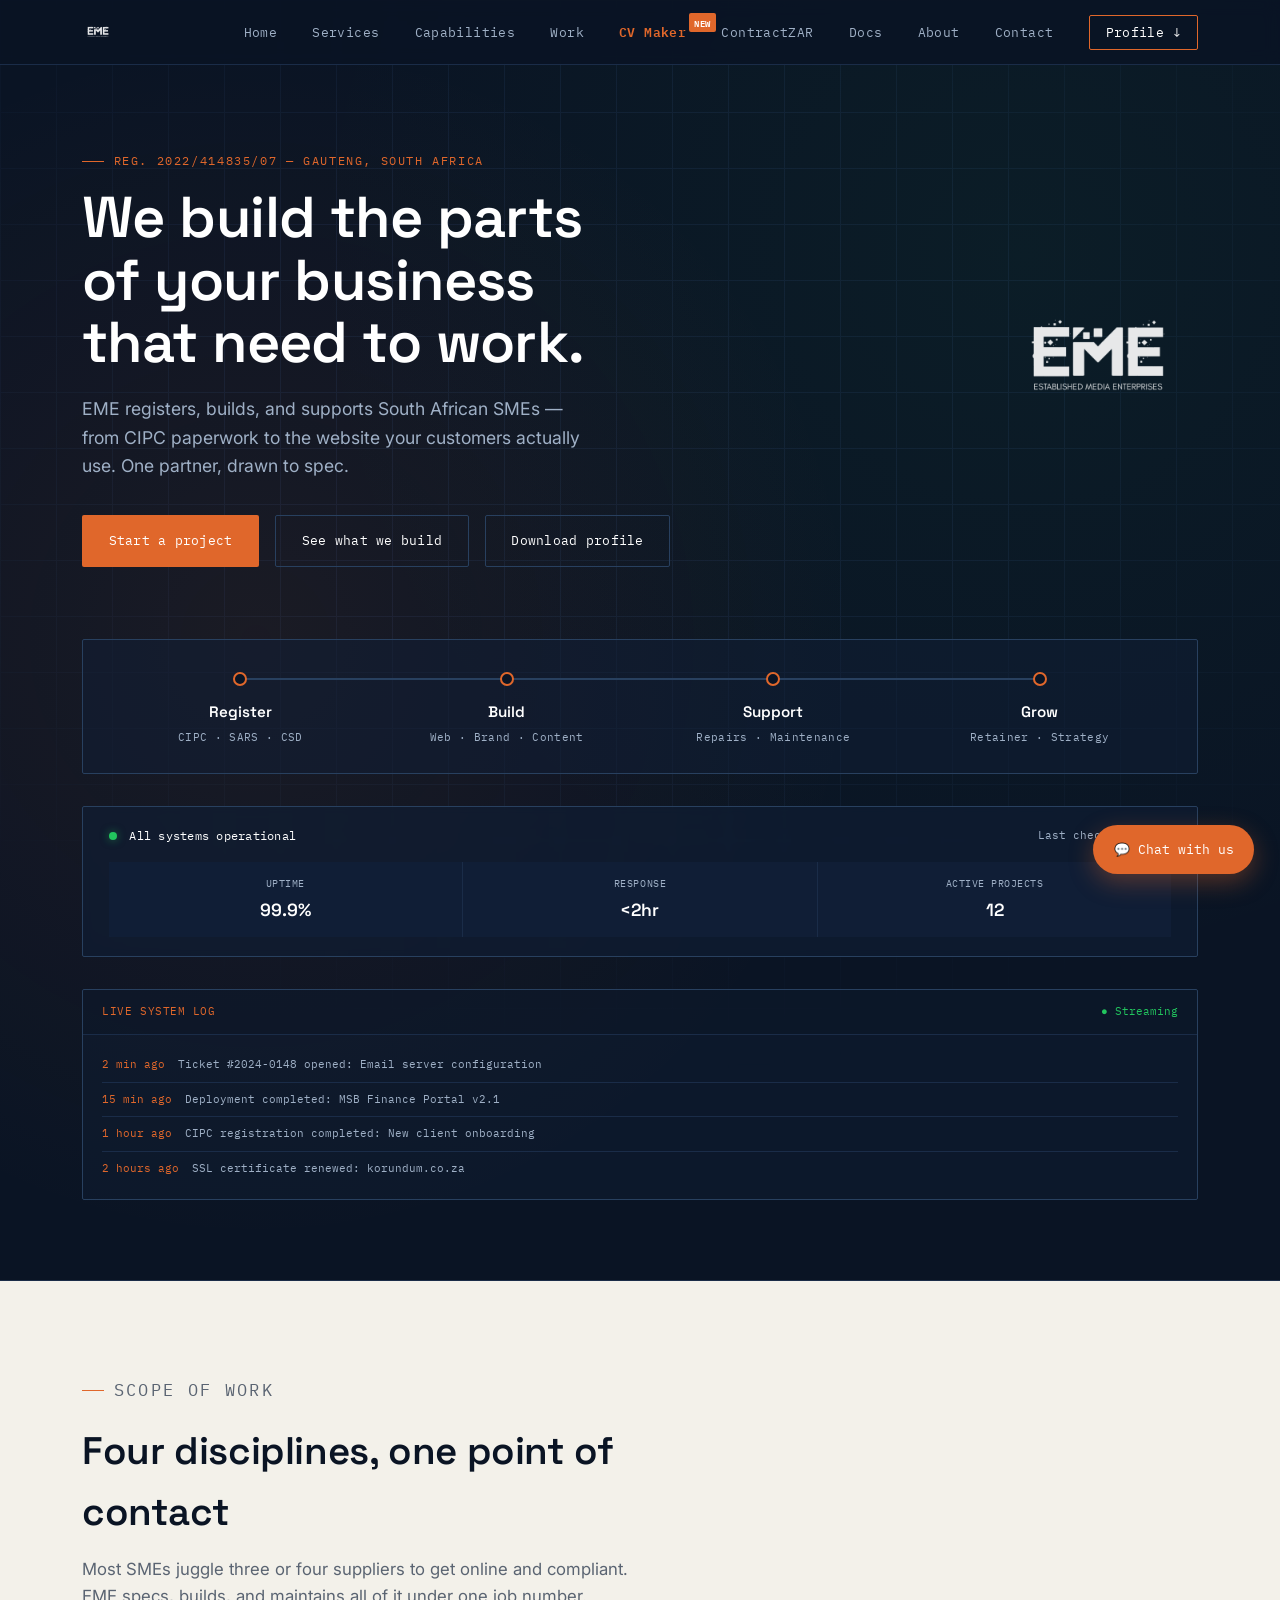
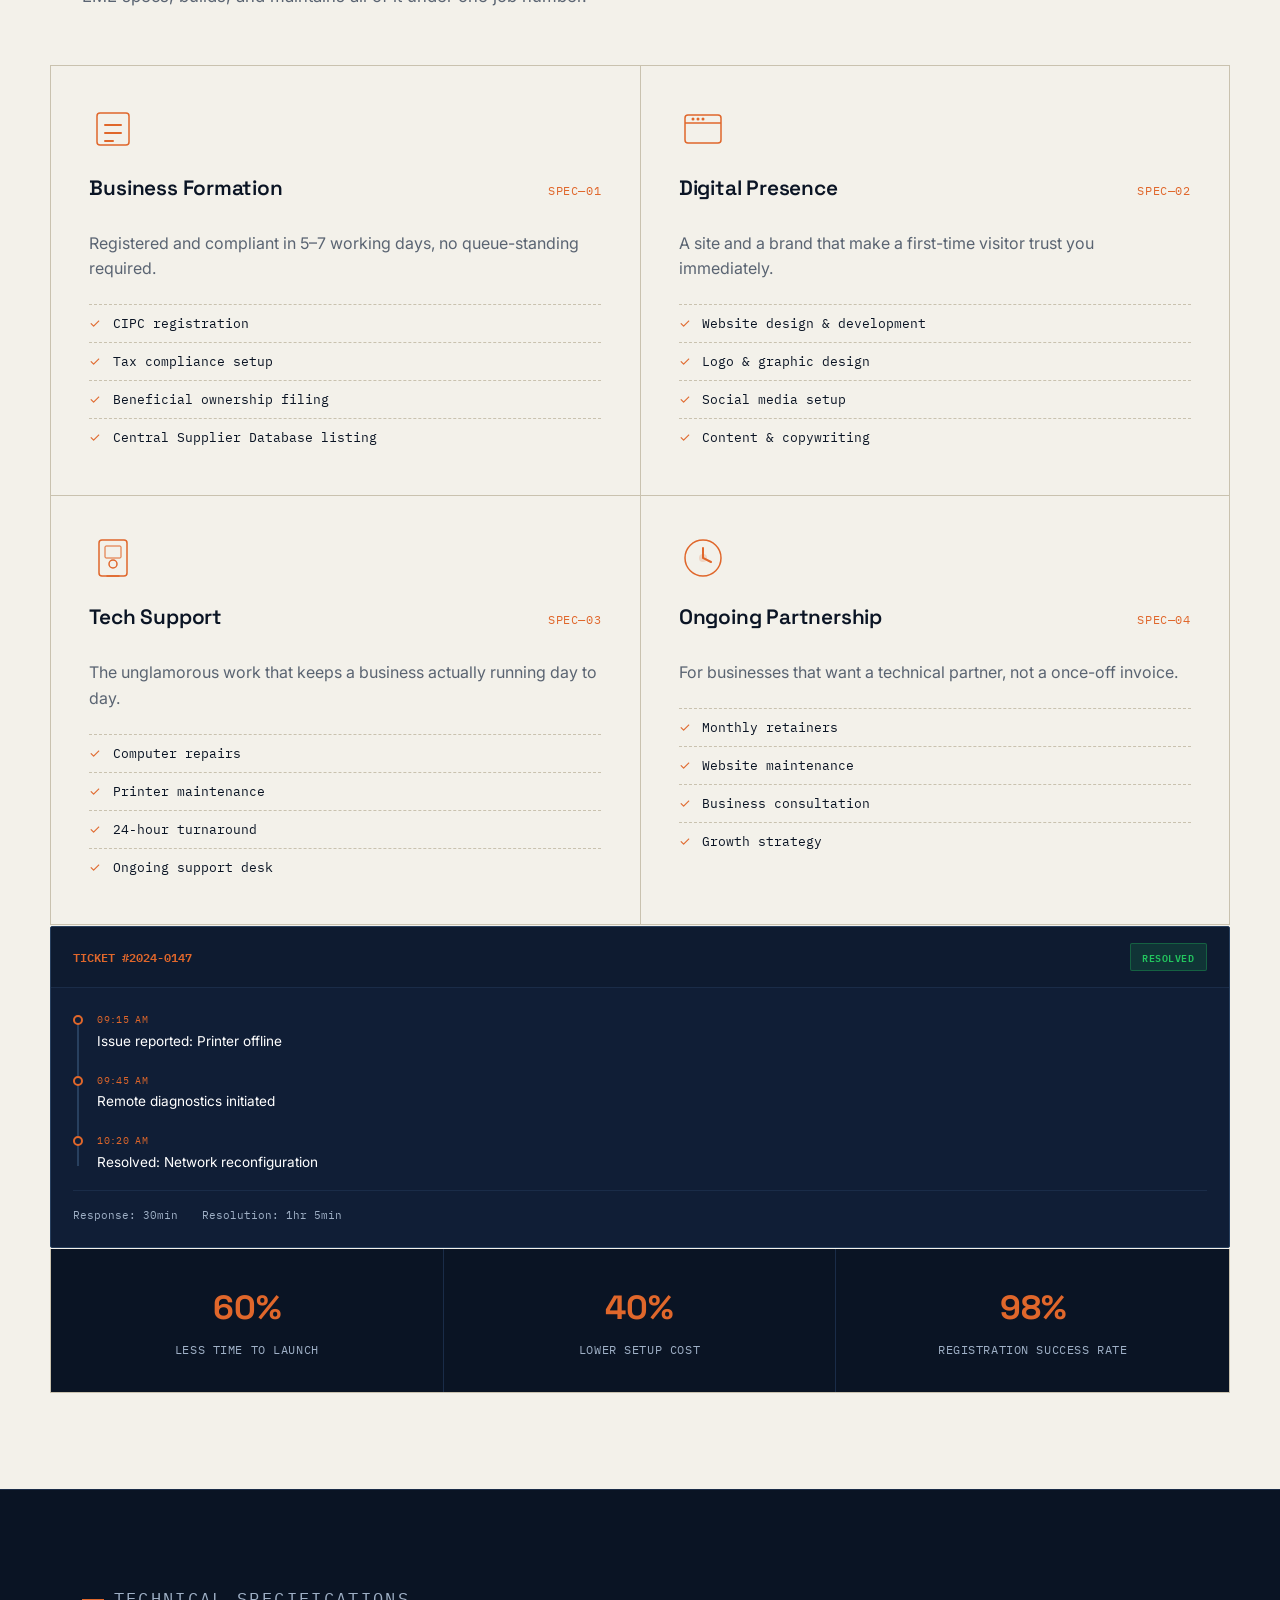
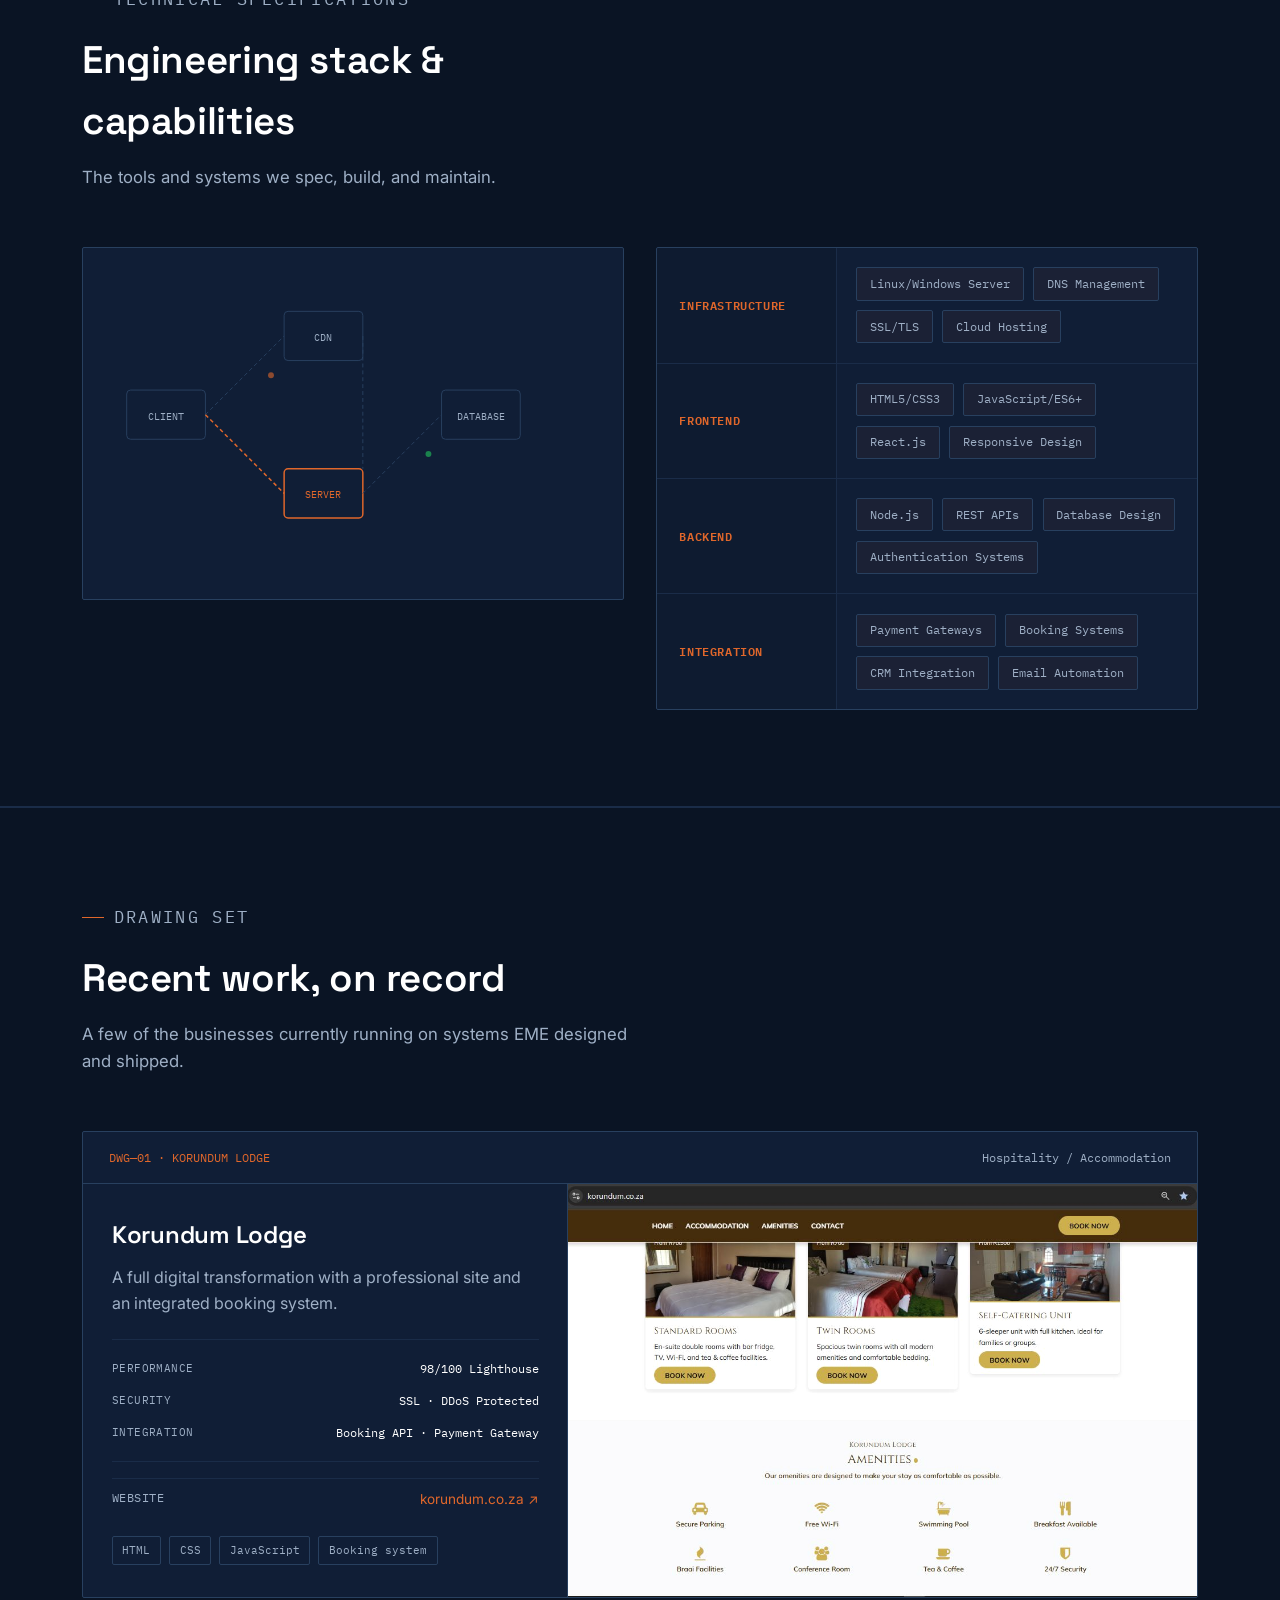
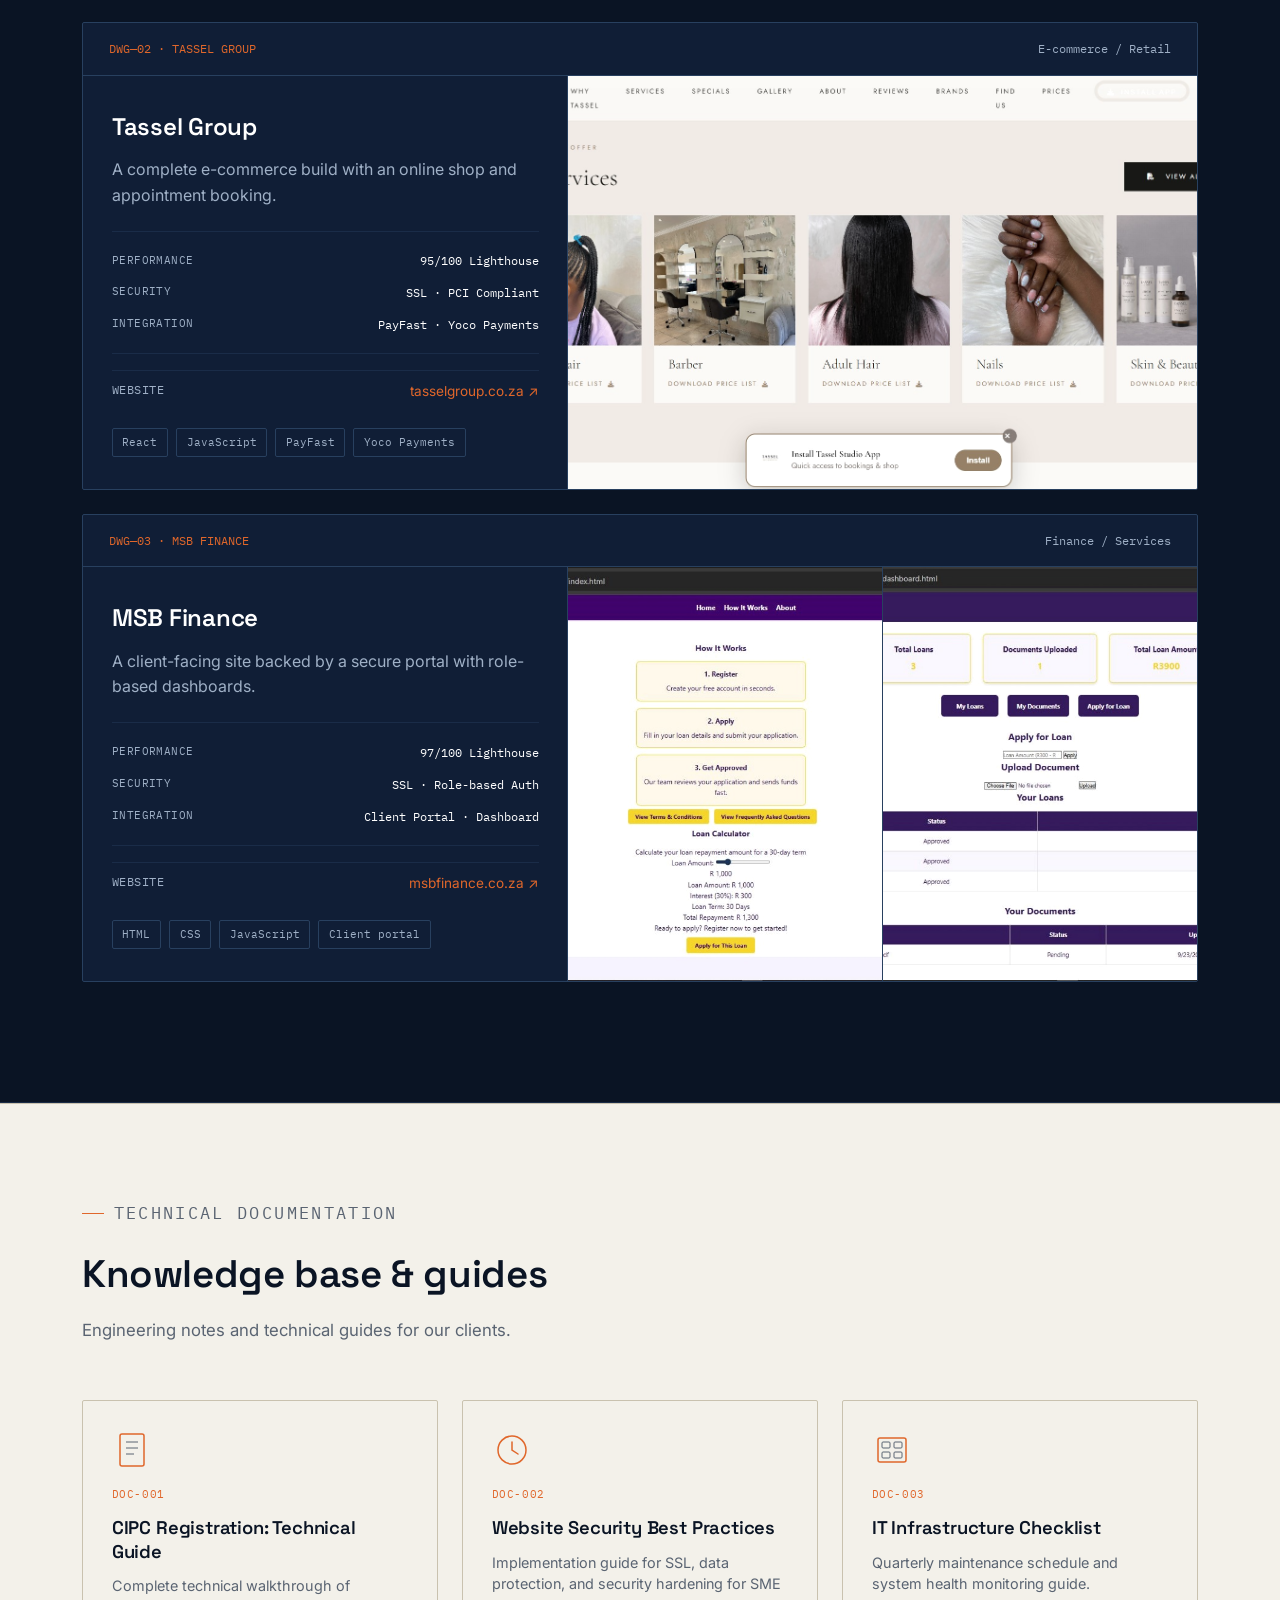
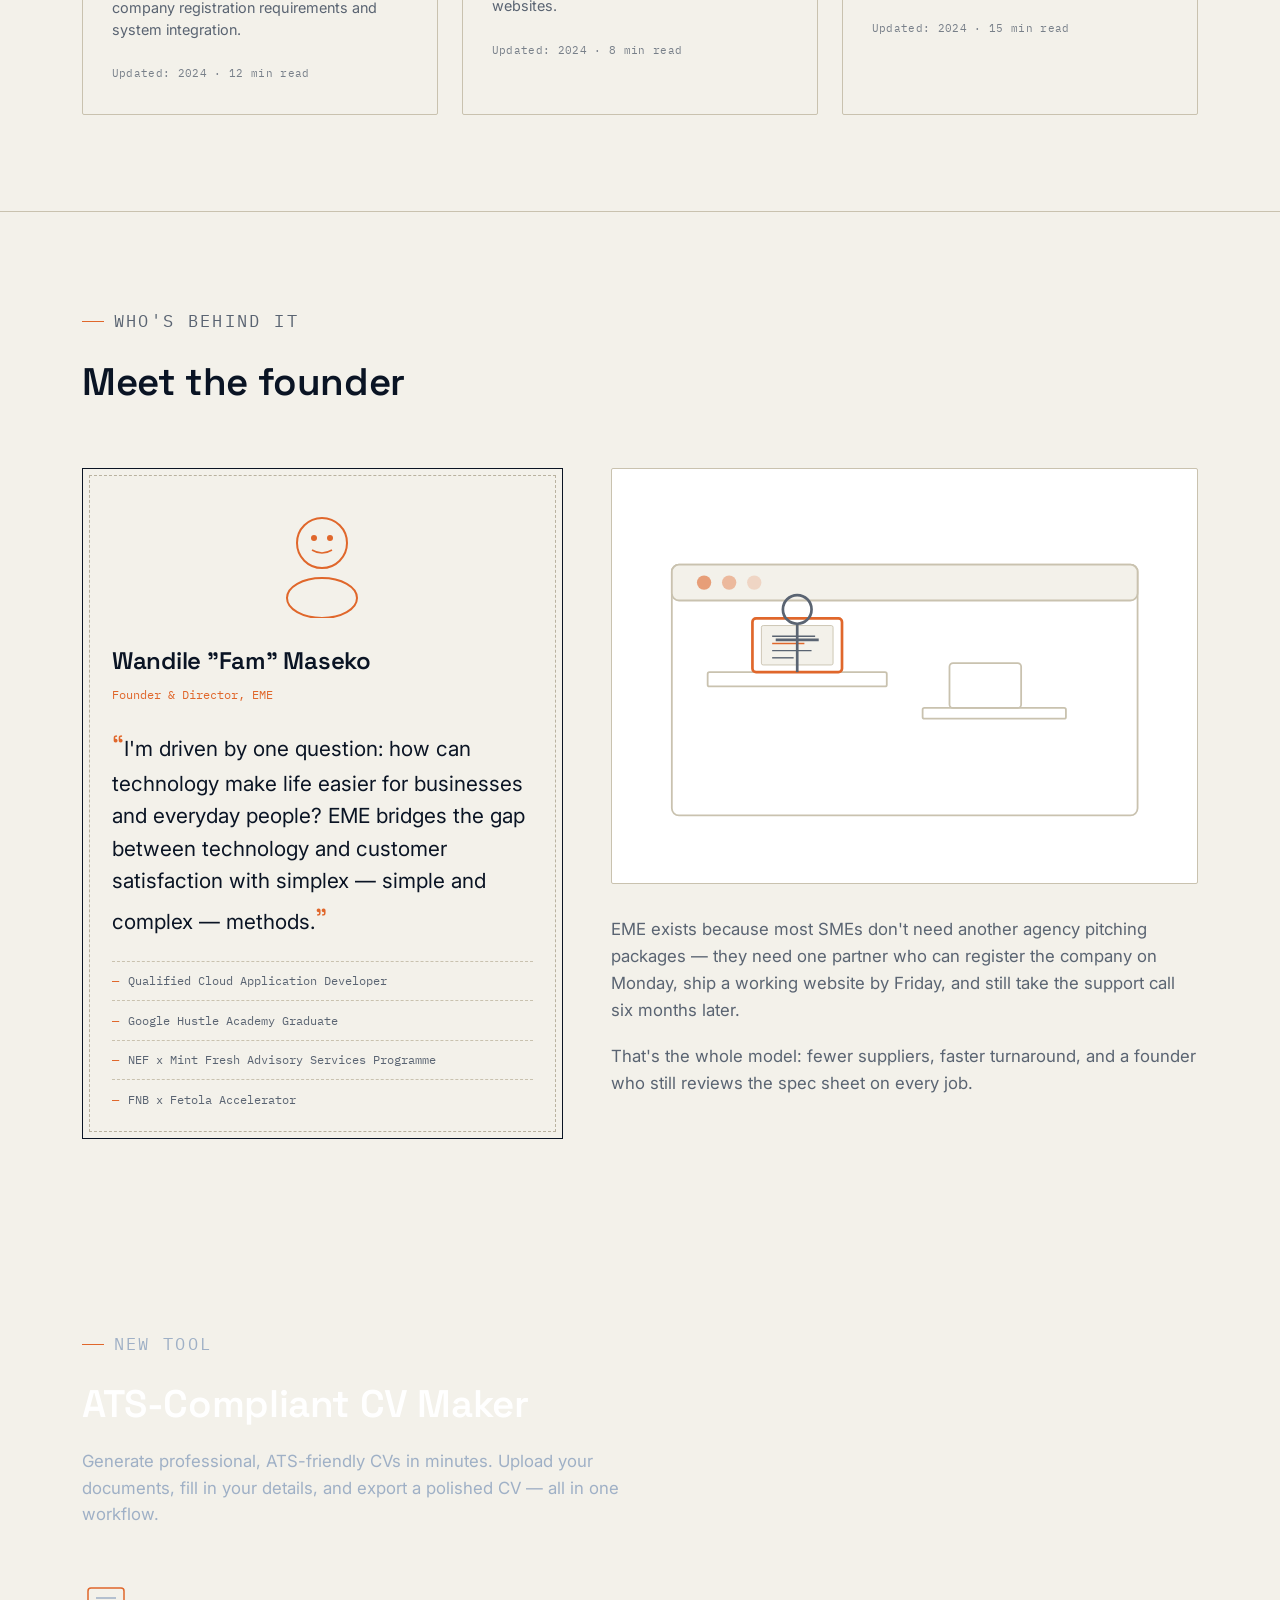
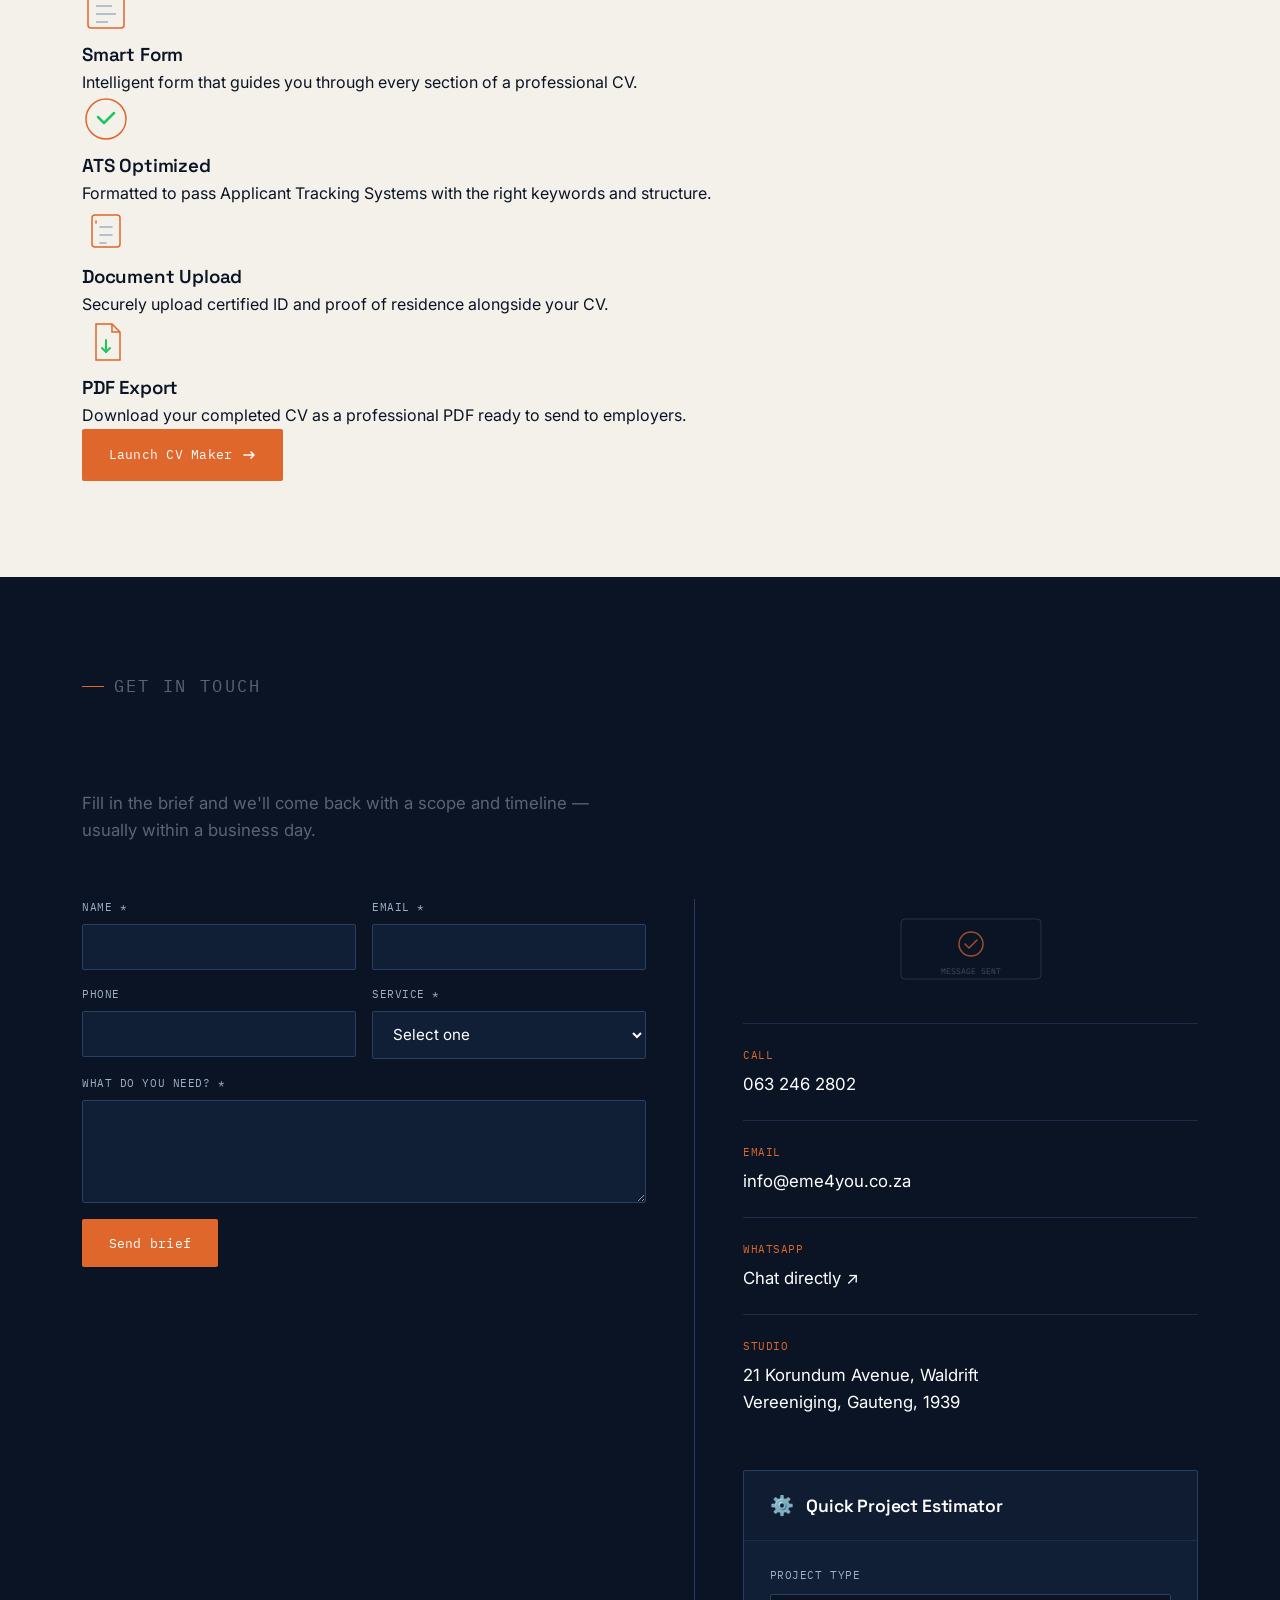
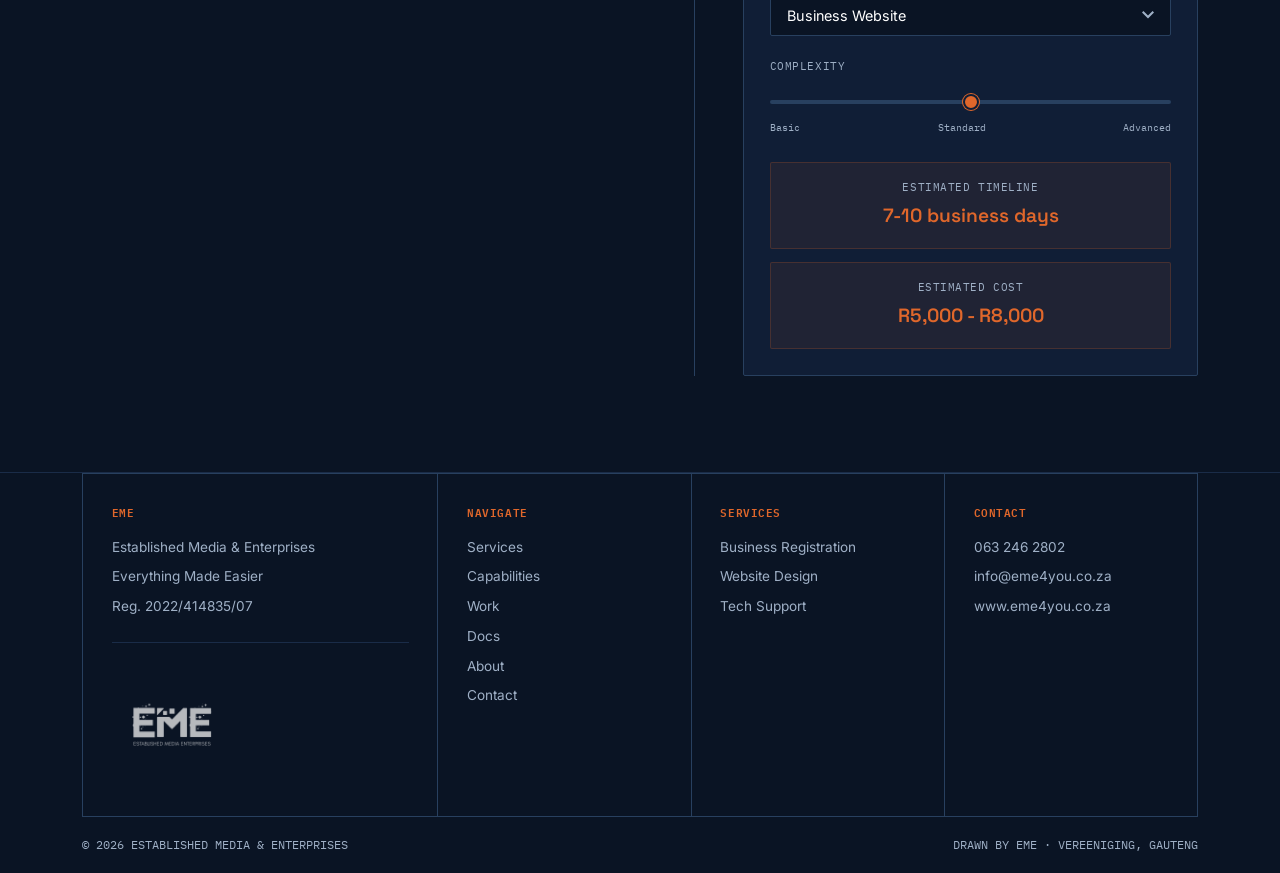
==== commit cc22cde6: "A working frontend" ====
--- a/index.html
+++ b/index.html
@@ -27,6 +27,7 @@
   <li><a href="#capabilities">Capabilities</a></li>
   <li><a href="#work">Work</a></li>
   <li><a href="cv-maker.html" class="nav-featured">CV Maker</a></li>
+  <li><a href="https://eme4you.co.za/ContractsZAR/#/" target="_blank" rel="noopener">ContractZAR</a></li>
   <li><a href="#docs">Docs</a></li>
   <li><a href="#about">About</a></li>
   <li><a href="#contact">Contact</a></li>
--- a/css/styles.css
+++ b/css/styles.css
@@ -1093,6 +1093,9 @@
    RESPONSIVE
    ========================================================= */
 @media (max-width: 1024px) {
+  .nav-links {
+    gap: 1.2rem;
+  }
   .hero-grid {
     gap: 2.5rem;
   }
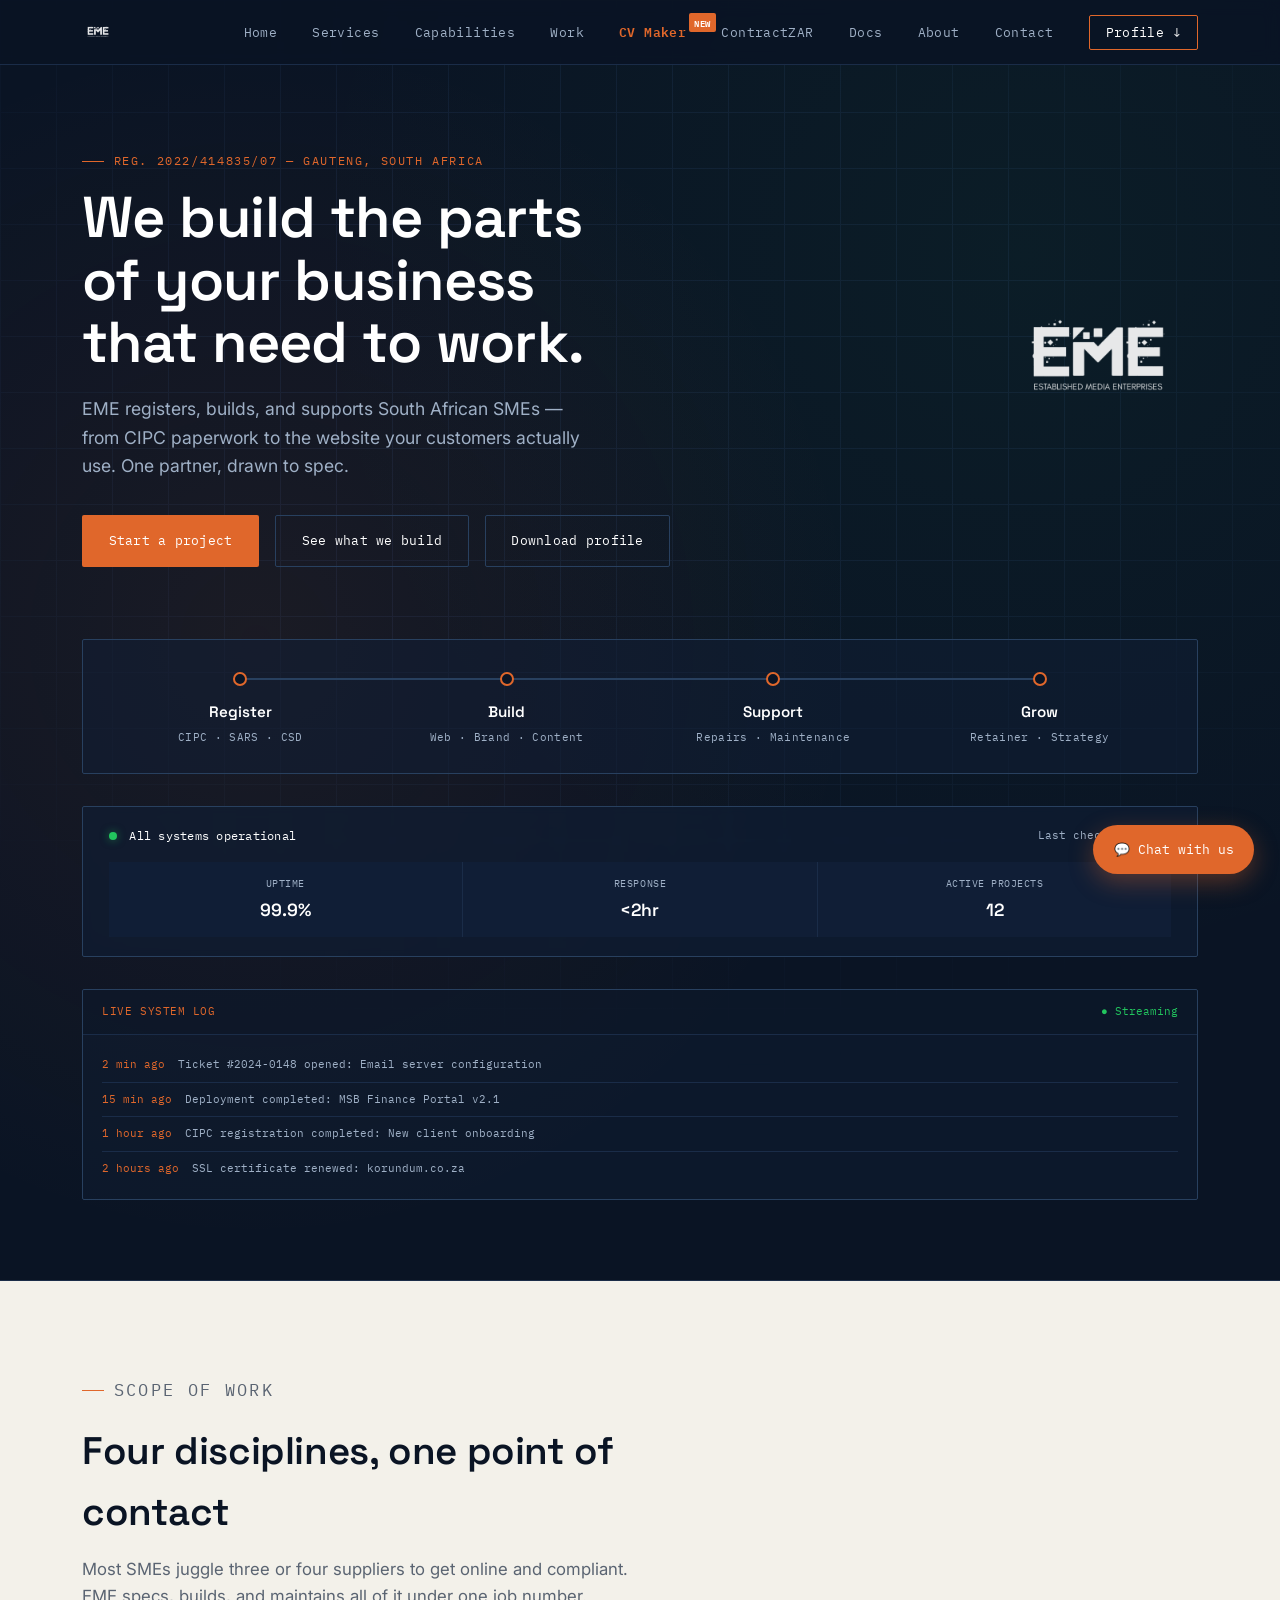
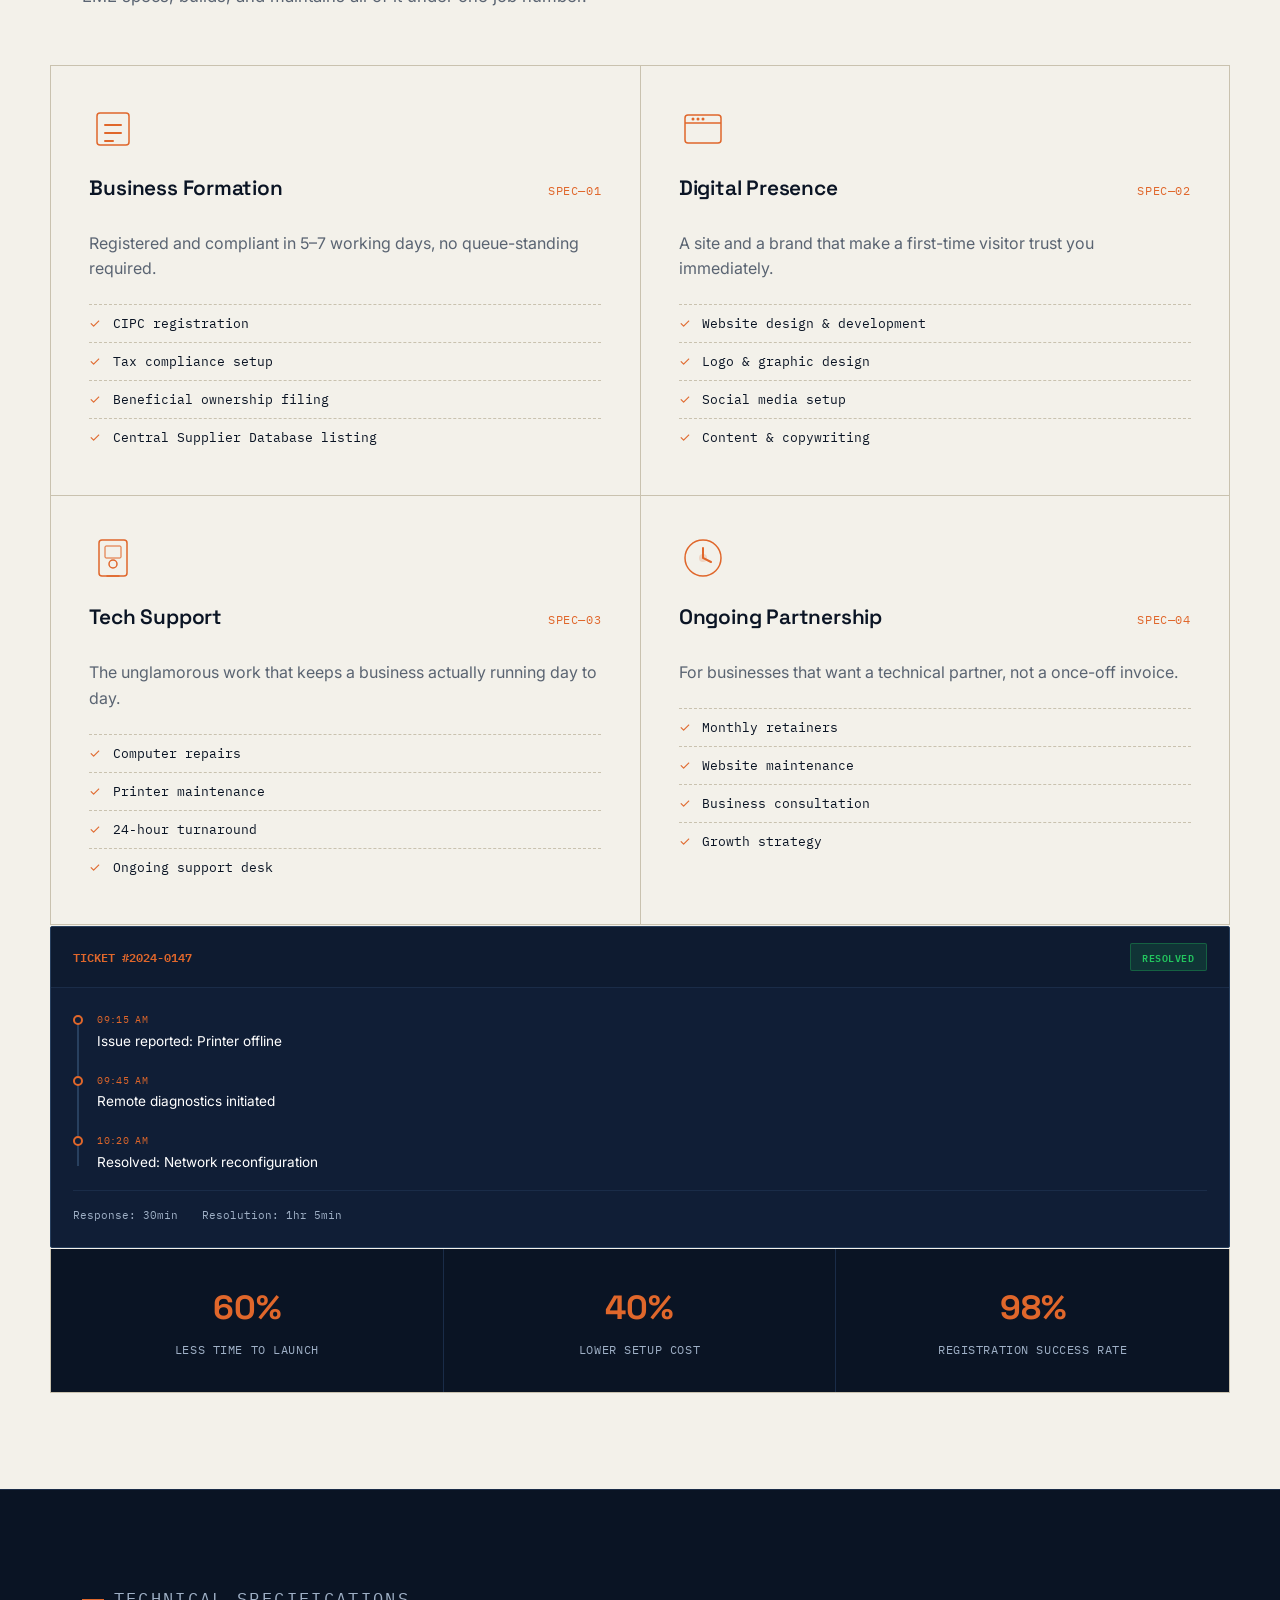
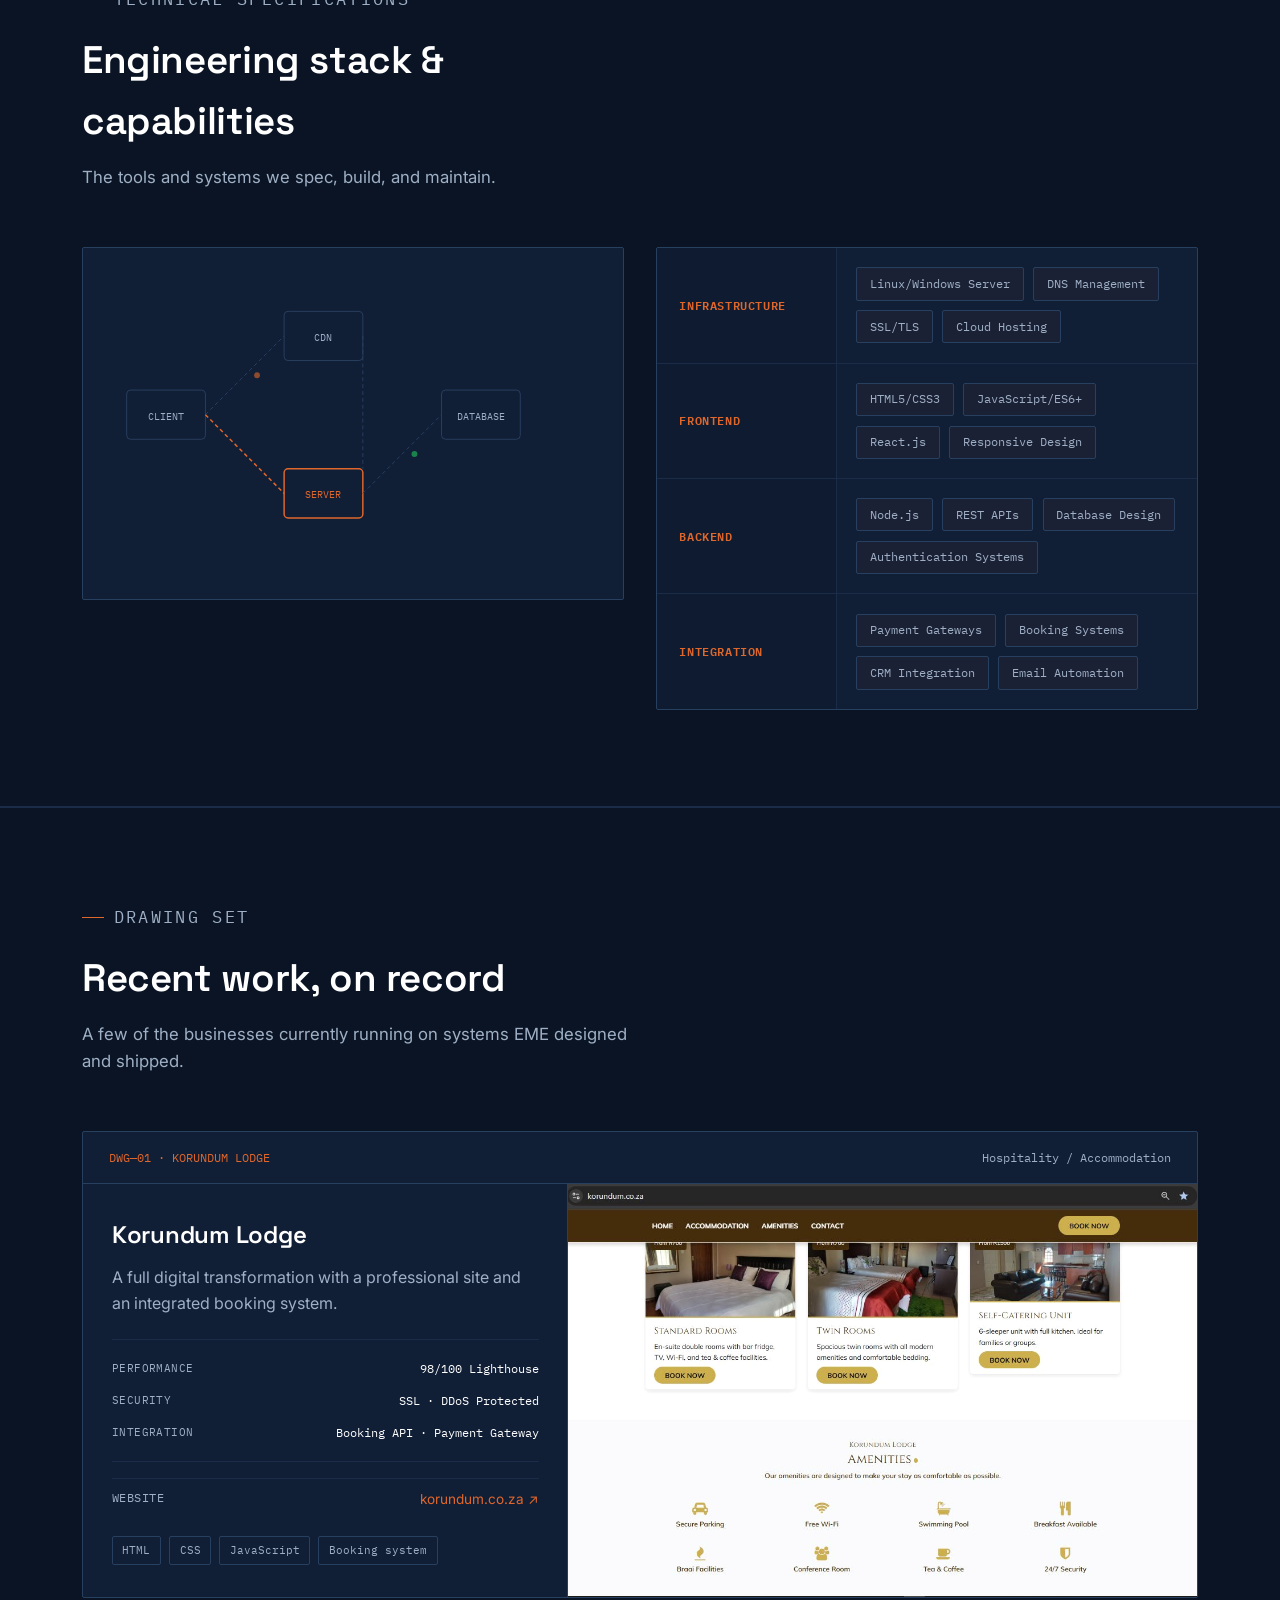
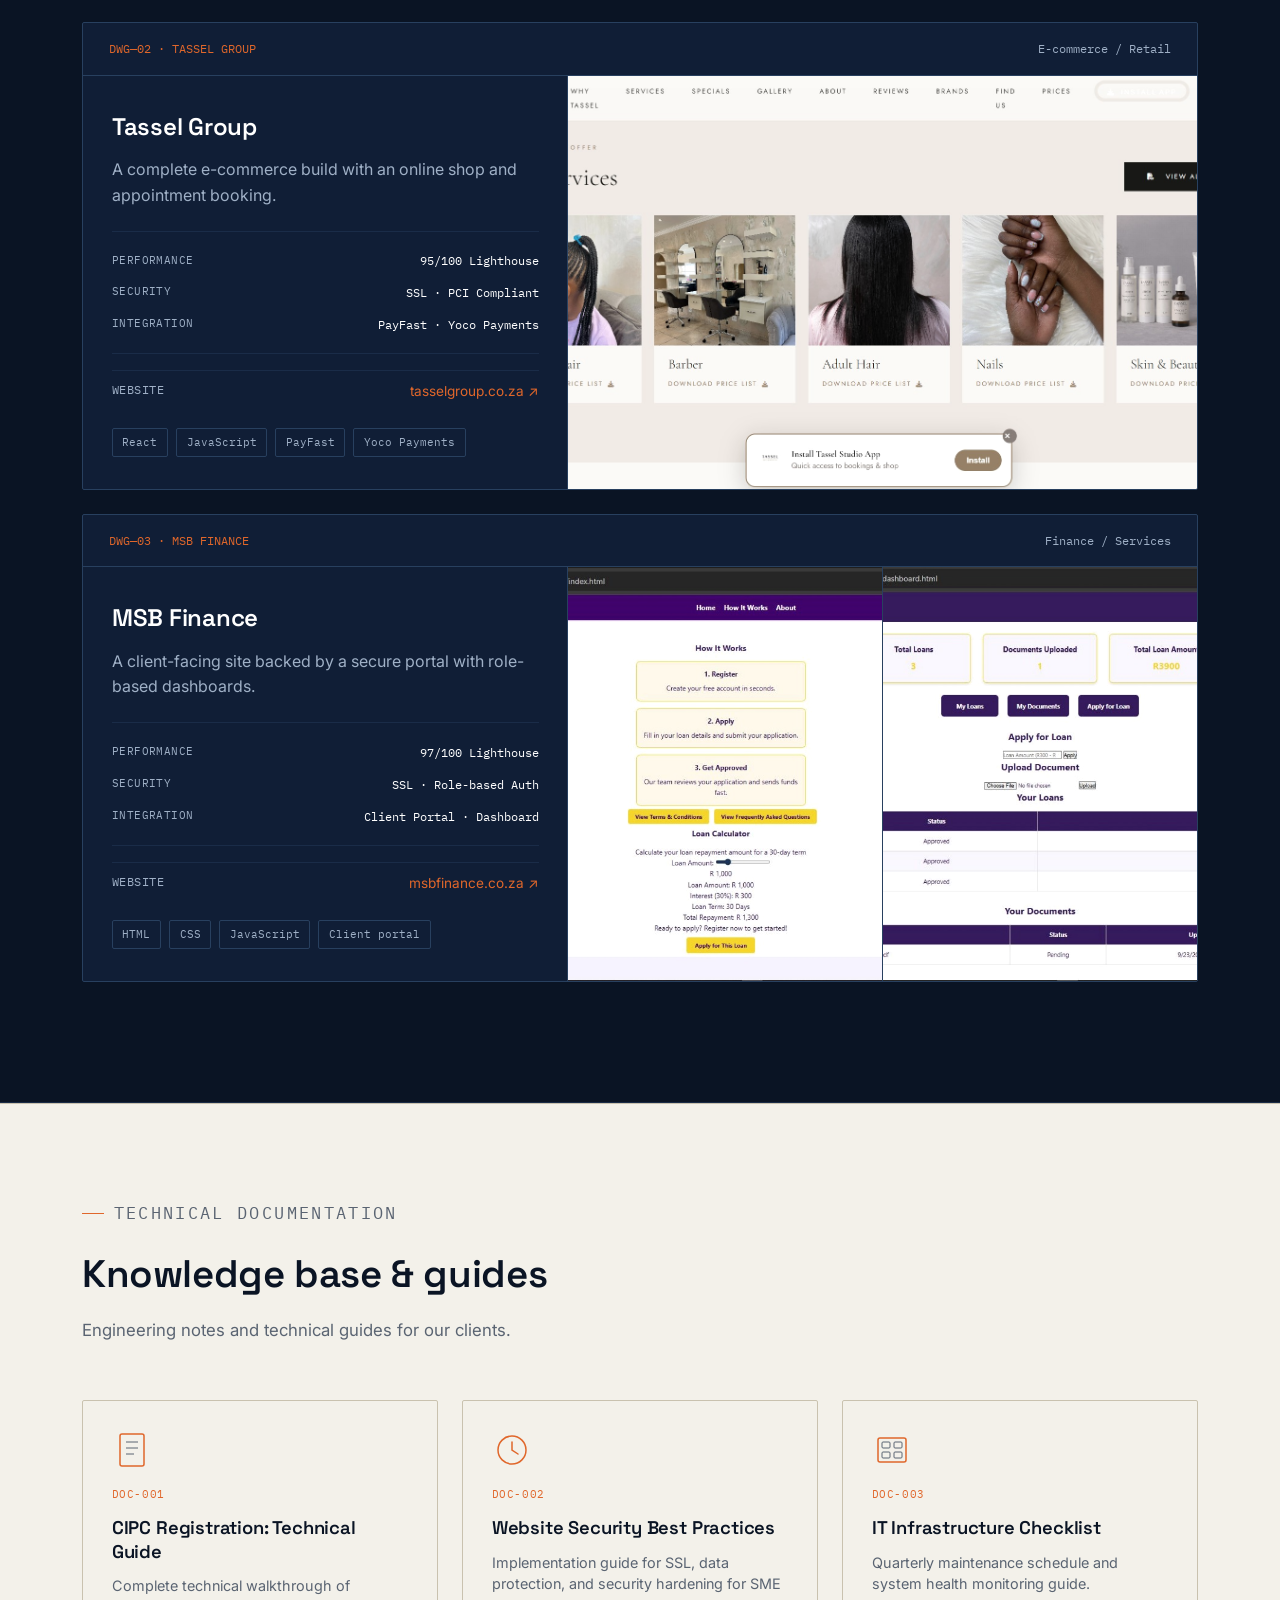
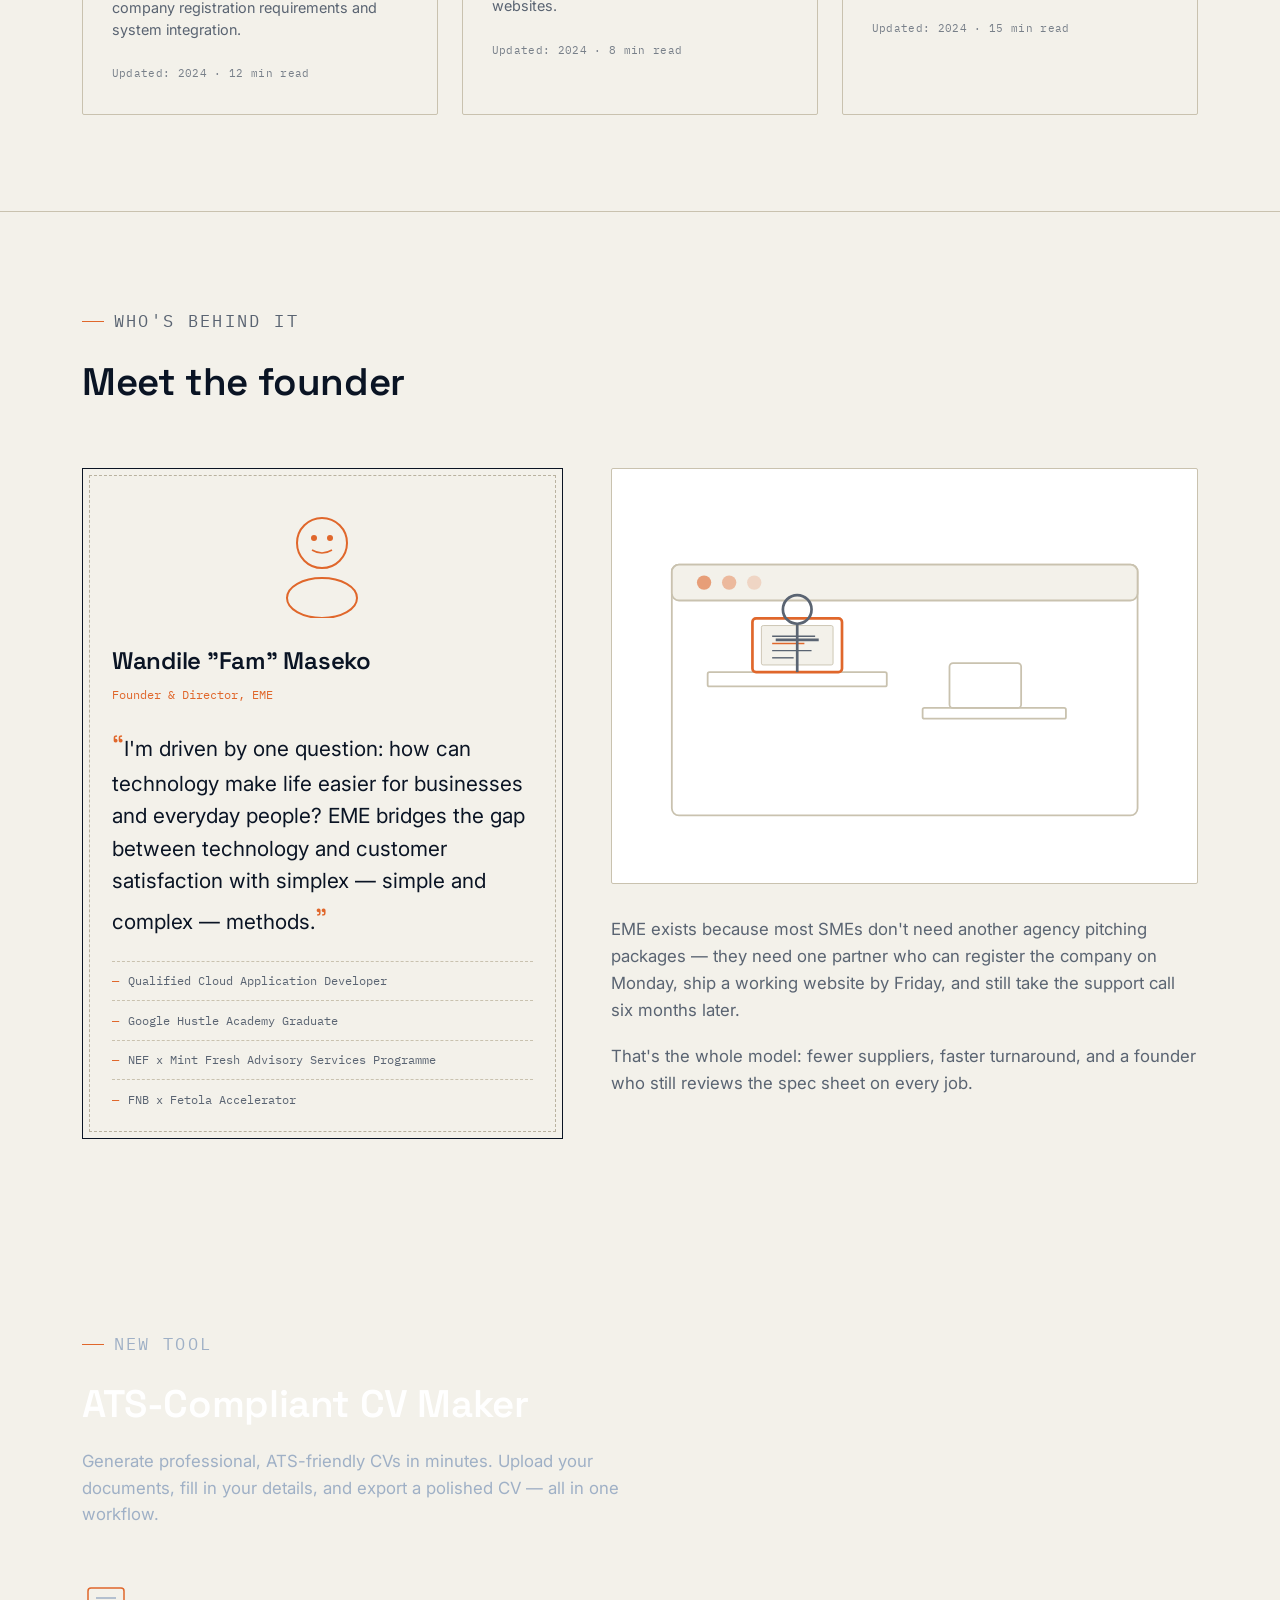
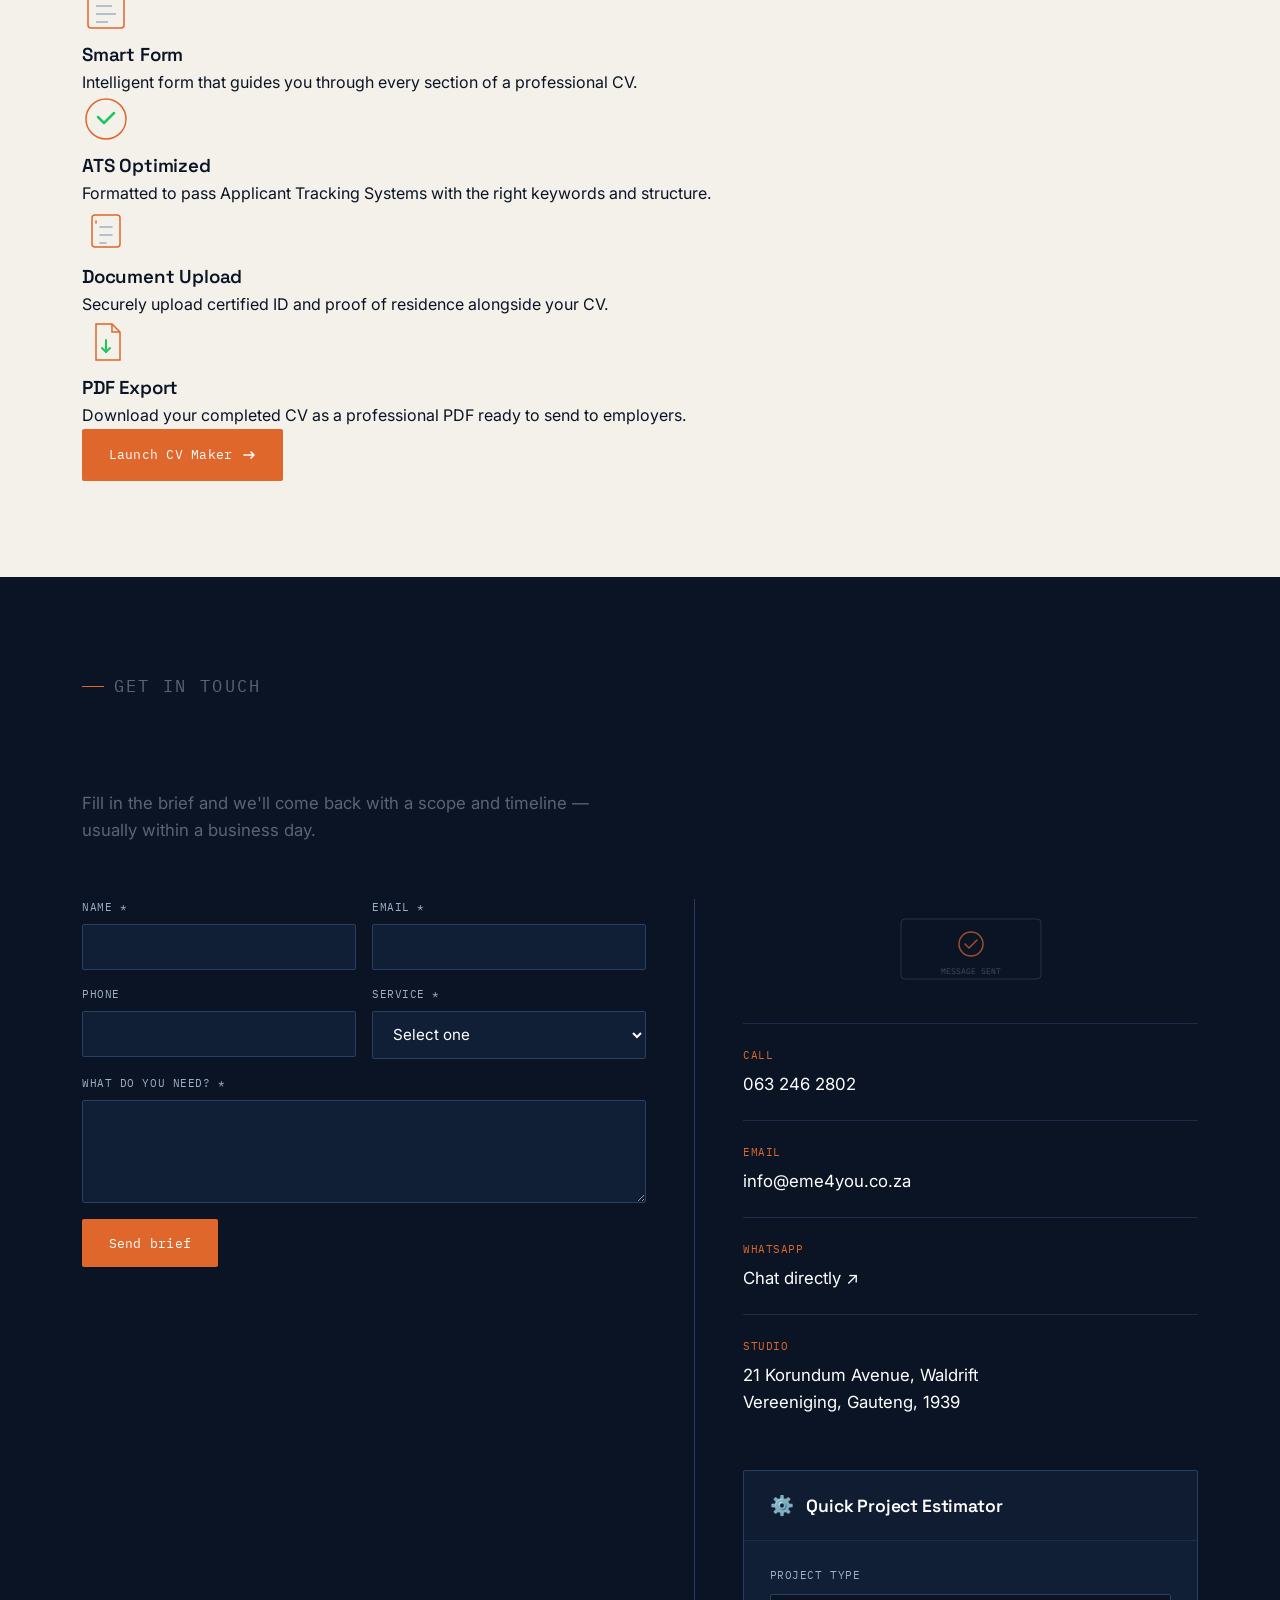
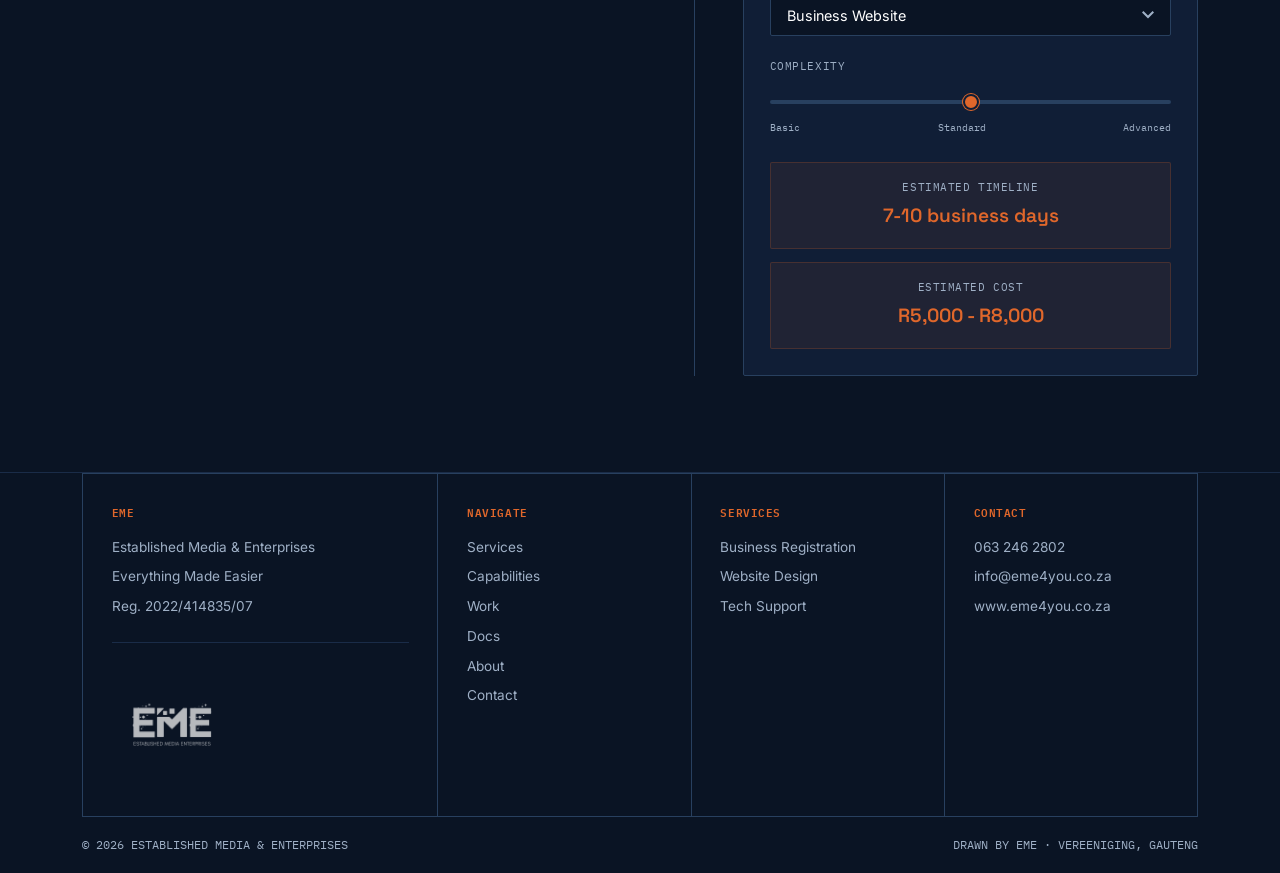
==== commit 0b827d6b: "A working frontend" ====
--- a/index.html
+++ b/index.html
@@ -26,7 +26,7 @@
   <li><a href="#services">Services</a></li>
   <li><a href="#capabilities">Capabilities</a></li>
   <li><a href="#work">Work</a></li>
-  <li><a href="cv-maker.html" class="nav-featured">CV Maker</a></li>
+  <li><a href="/CVMaker/" class="nav-featured">CV Maker</a></li>
   <li><a href="https://eme4you.co.za/ContractsZAR/#/" target="_blank" rel="noopener">ContractZAR</a></li>
   <li><a href="#docs">Docs</a></li>
   <li><a href="#about">About</a></li>
@@ -621,7 +621,7 @@
     </div>
     
     <div class="cv-cta">
-      <a href="cv-maker.html" class="btn btn-primary">
+      <a href="/CVMaker/" class="btn btn-primary">
         Launch CV Maker
         <svg width="16" height="16" viewBox="0 0 16 16" fill="none">
           <path d="M3 8H13M10 5L13 8L10 11" stroke="white" stroke-width="1.5" stroke-linecap="round" stroke-linejoin="round"/>
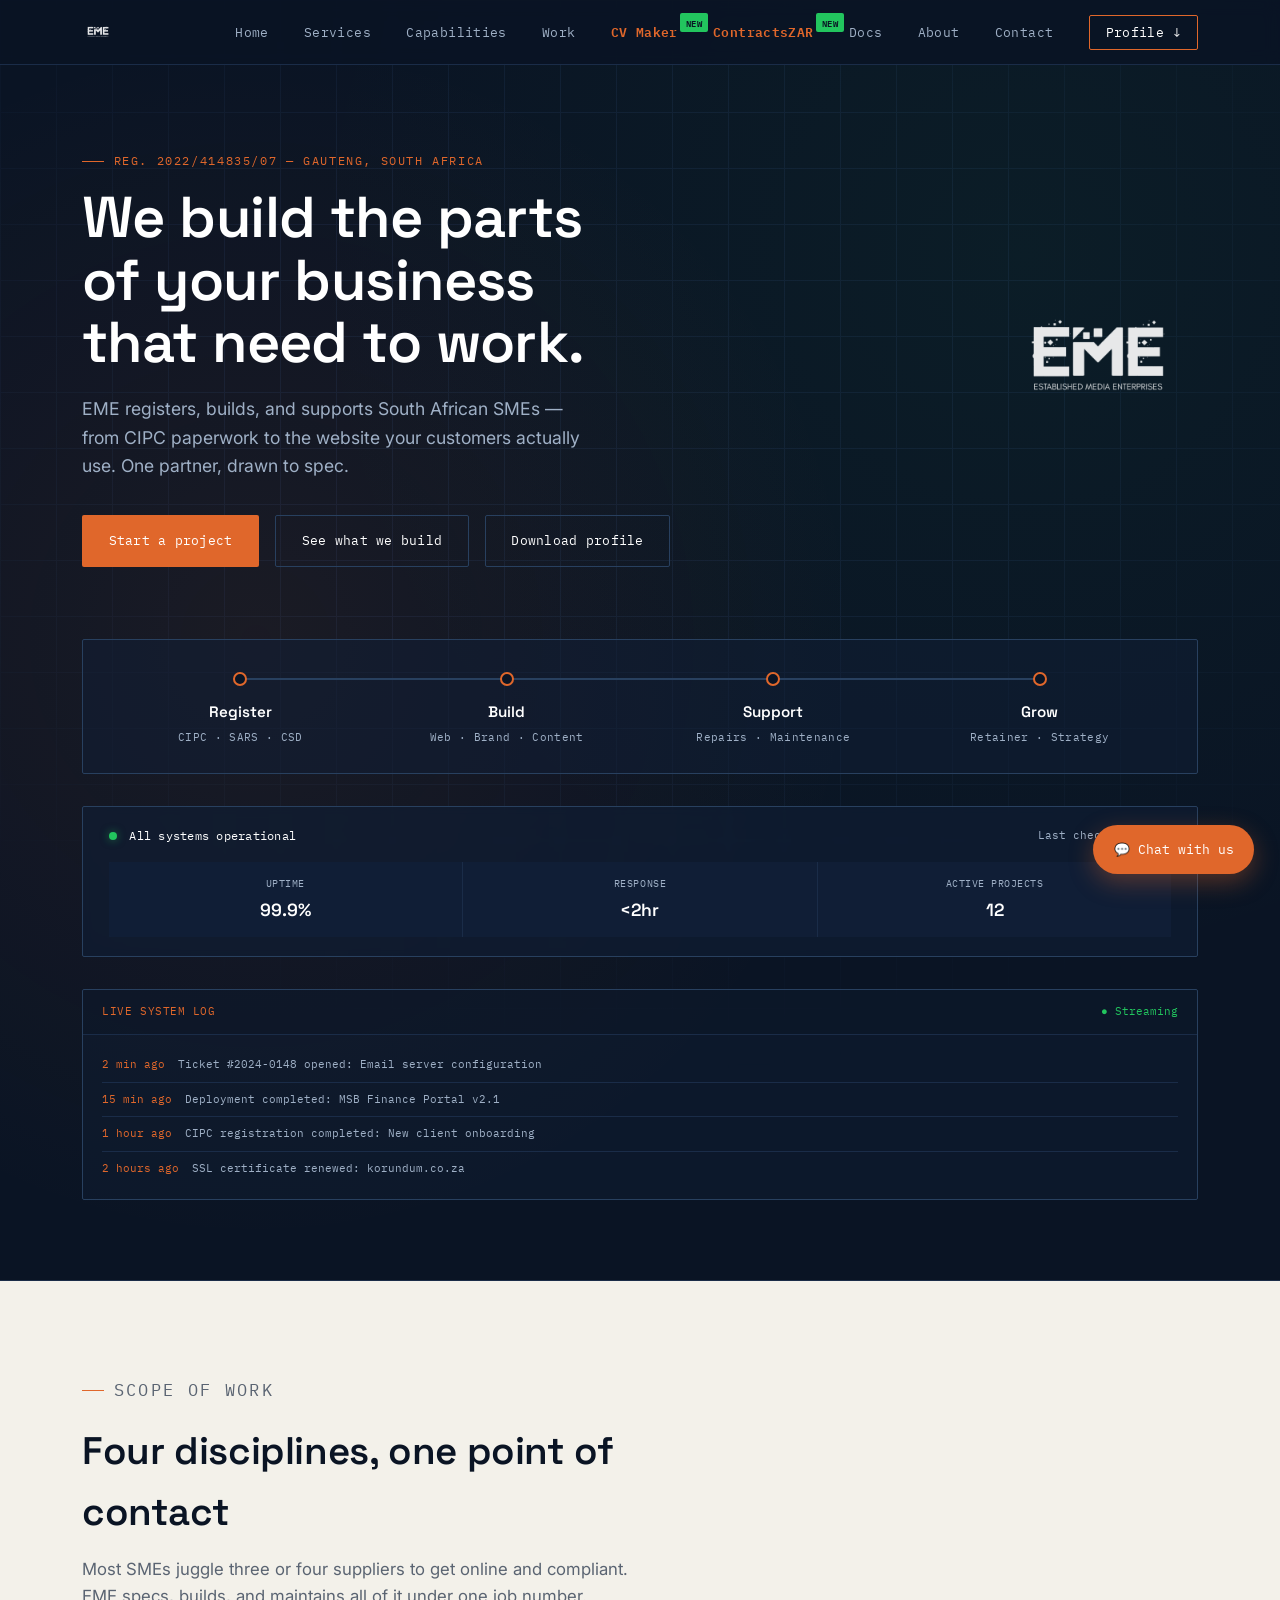
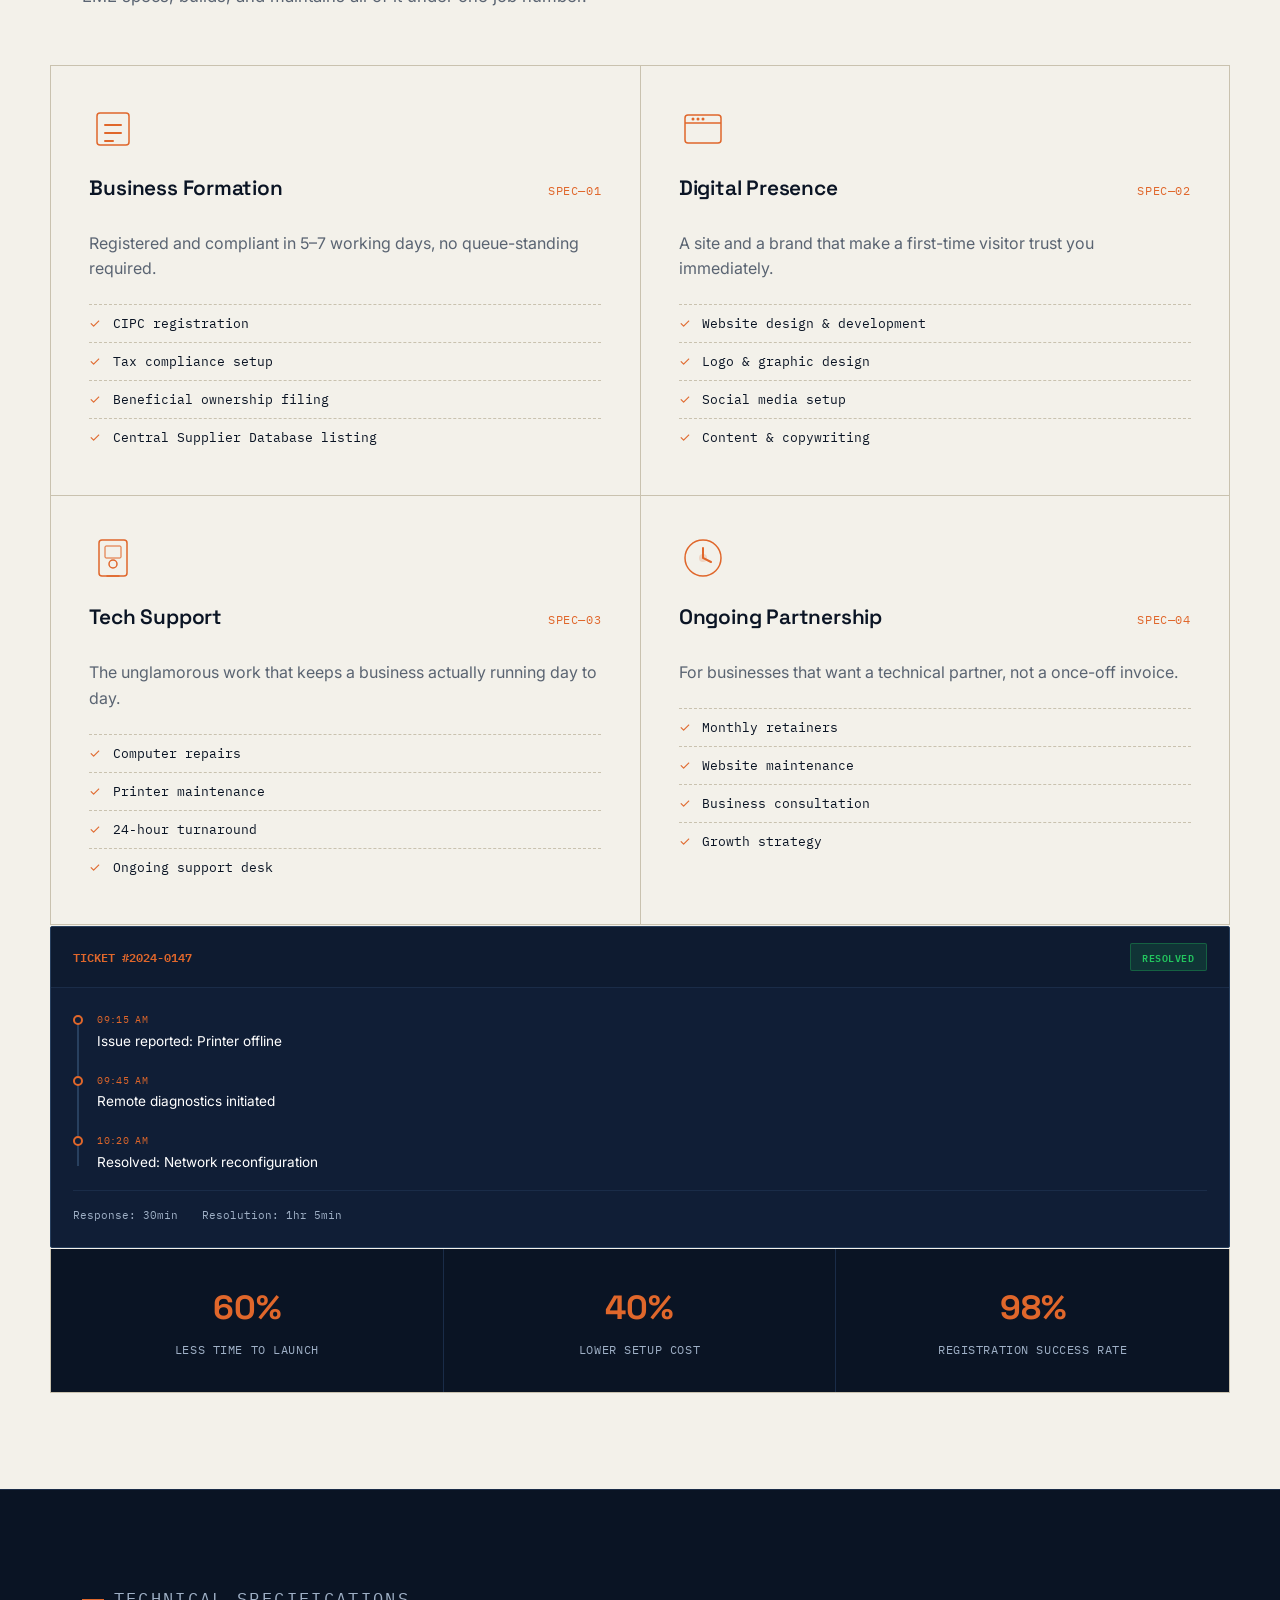
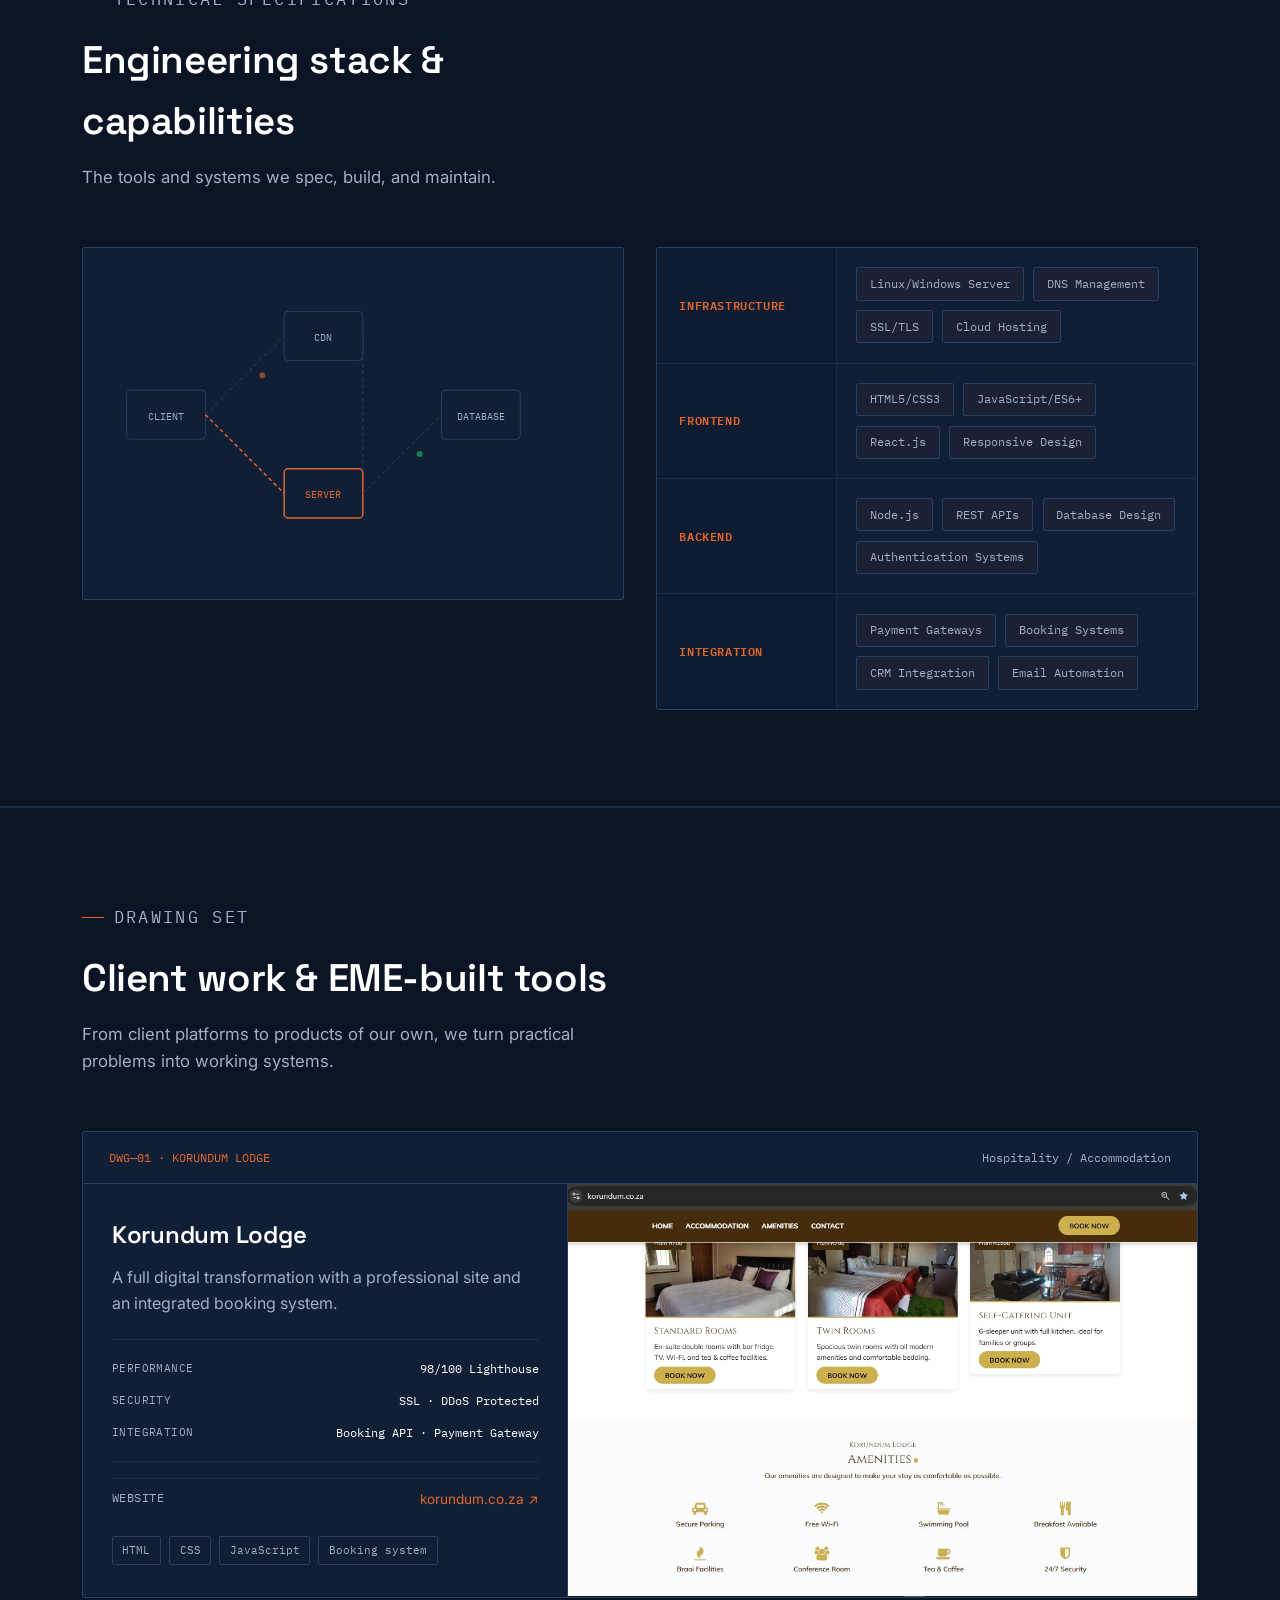
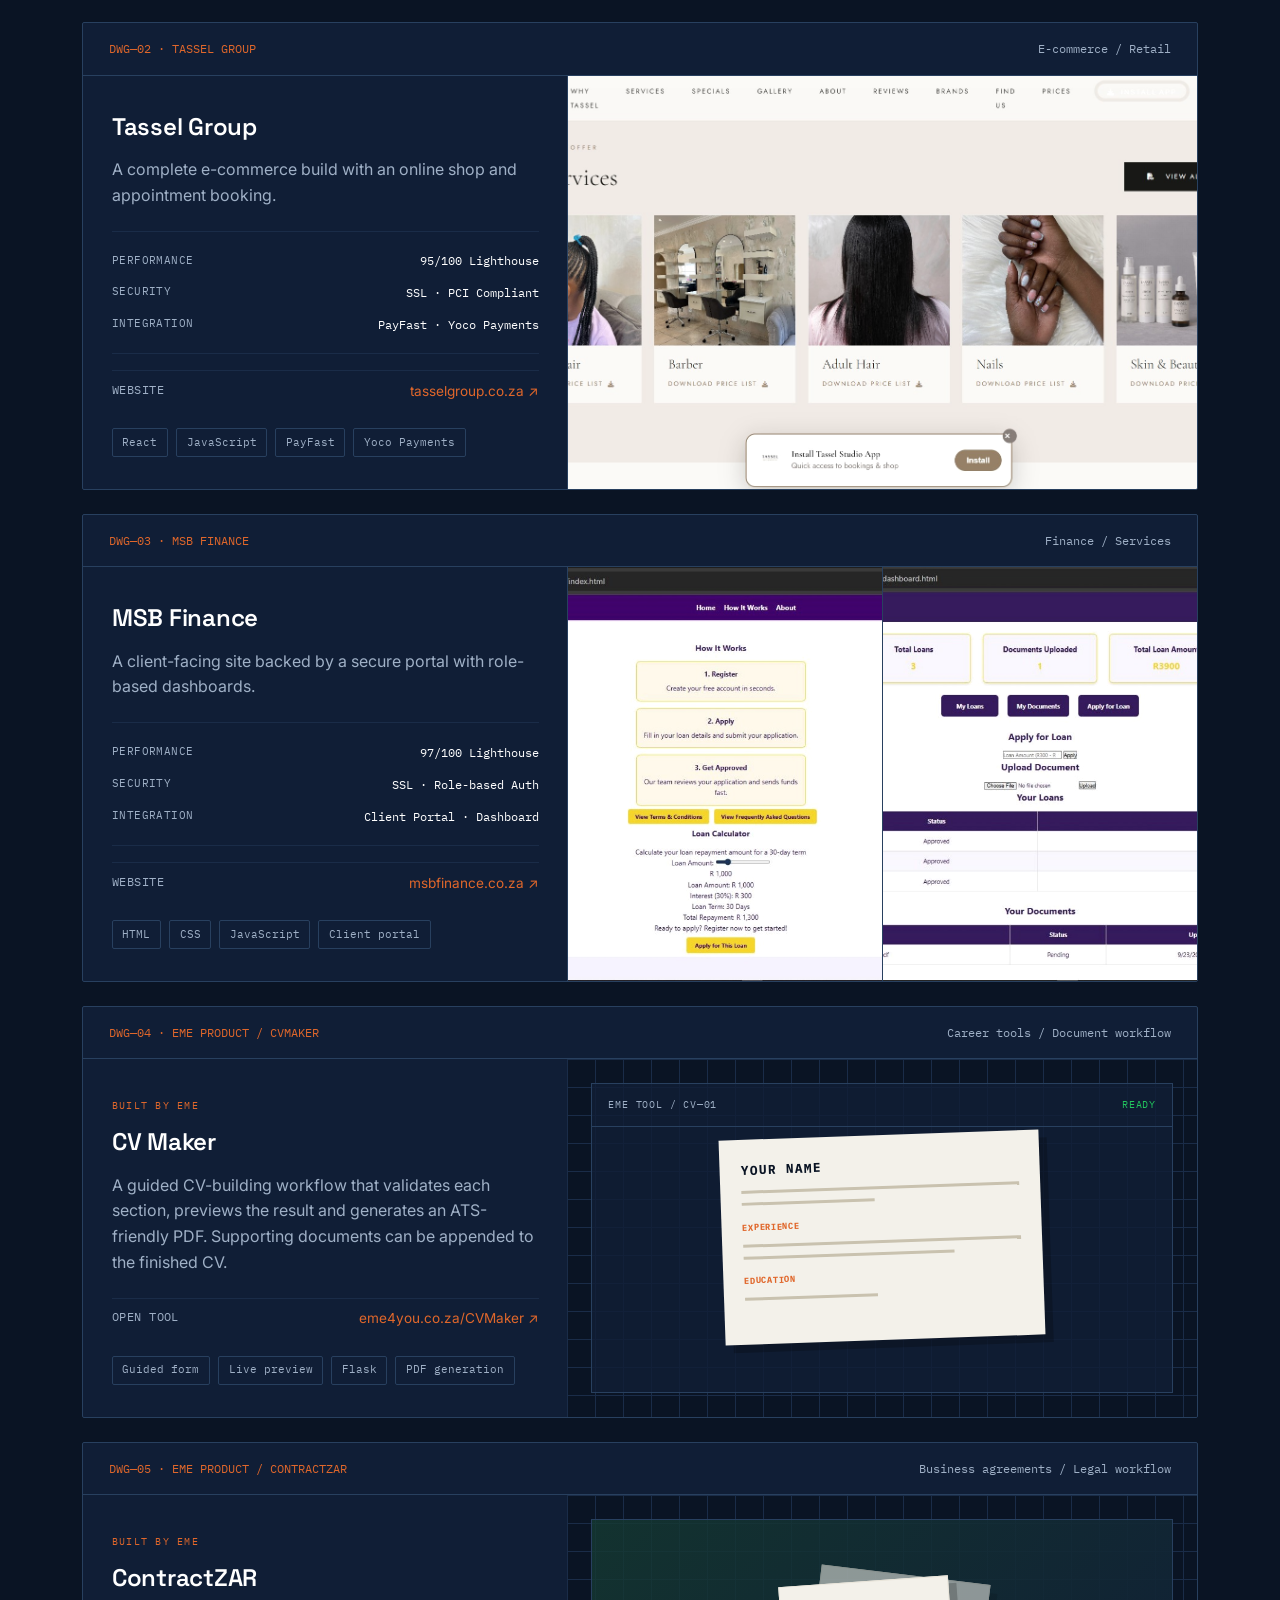
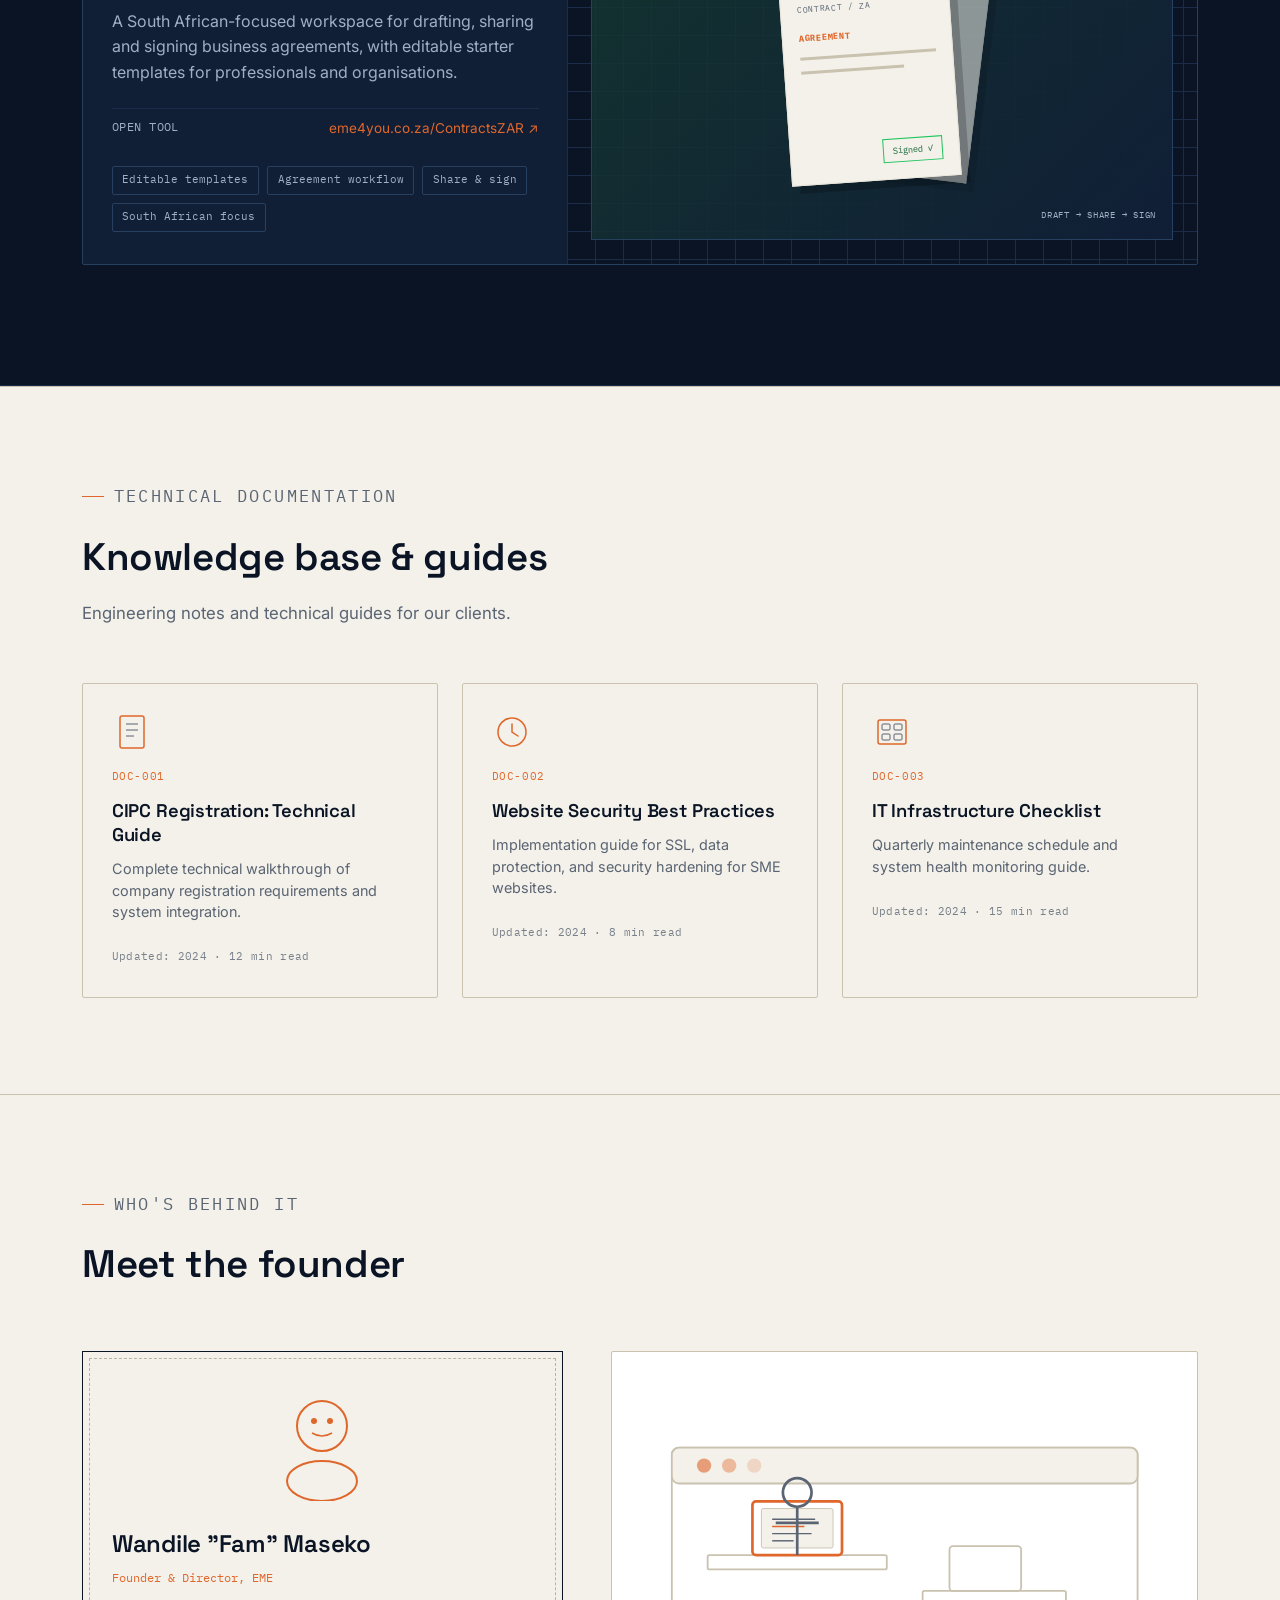
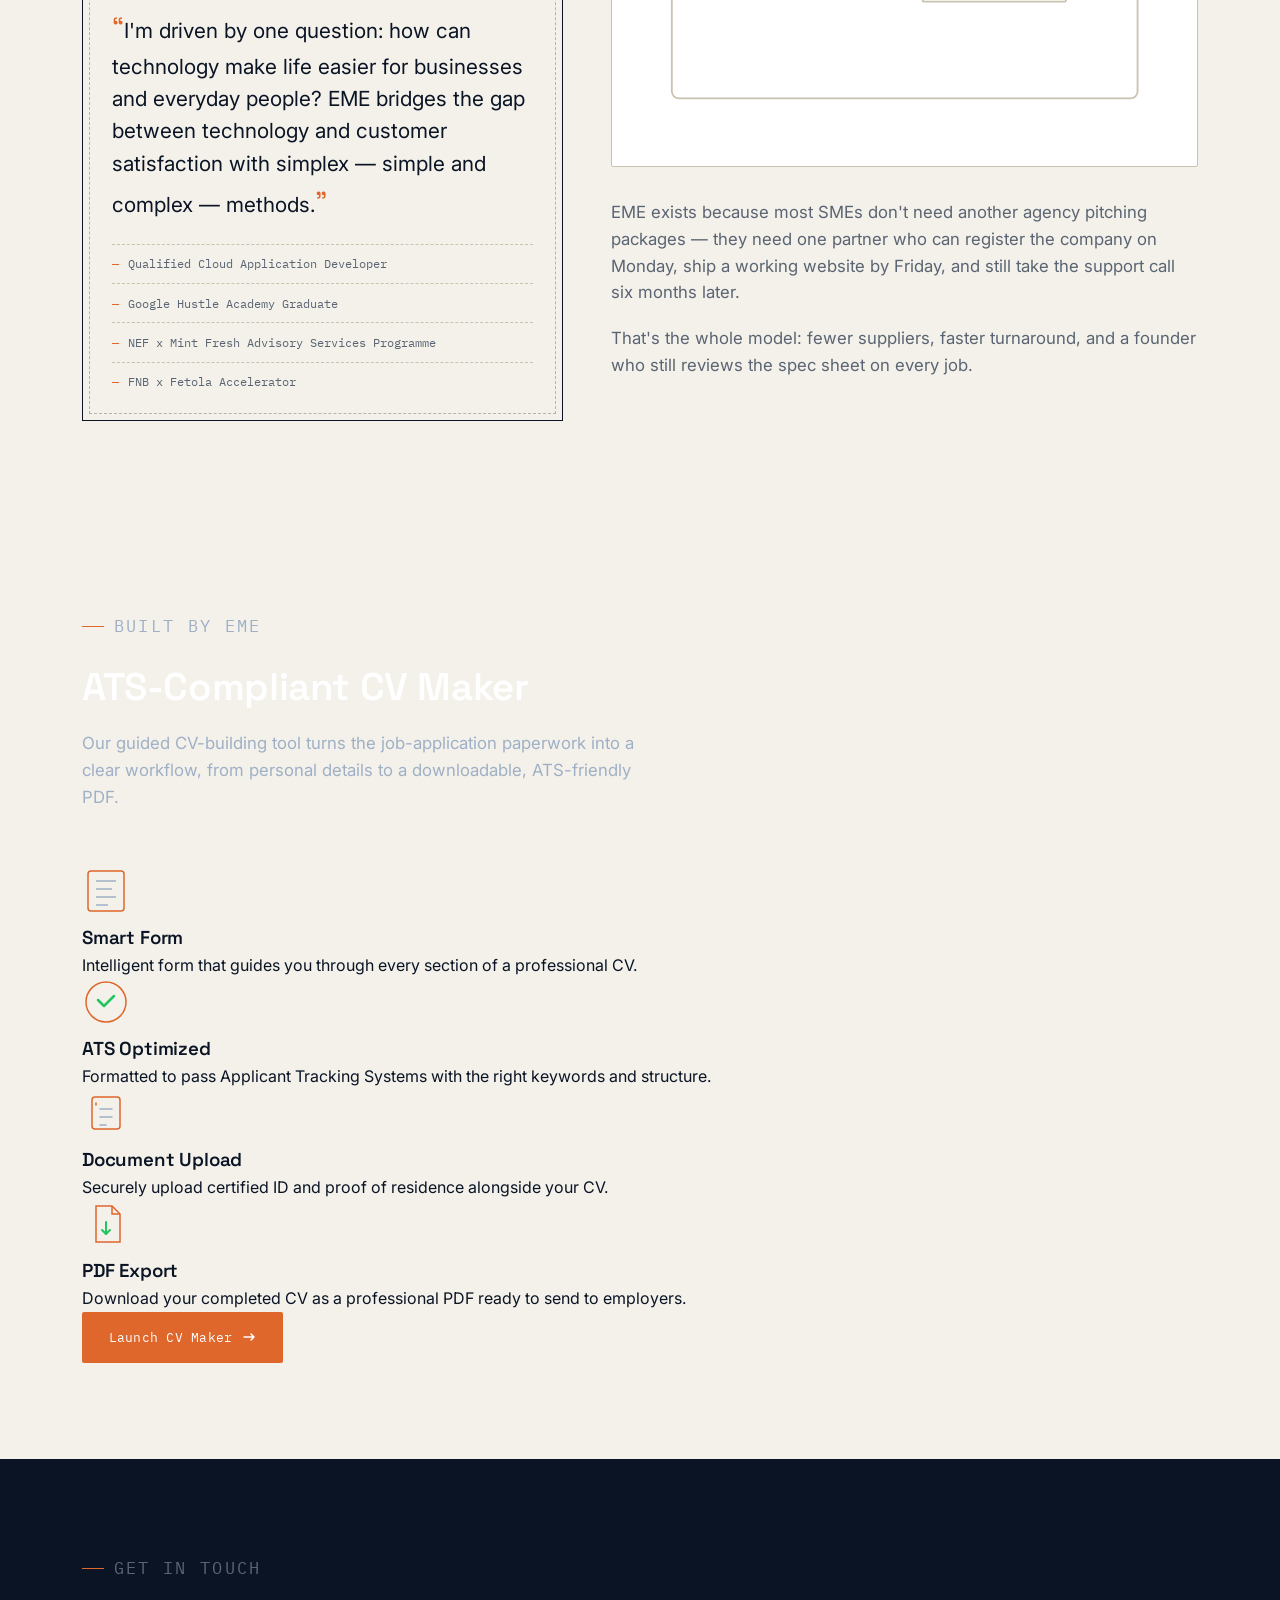
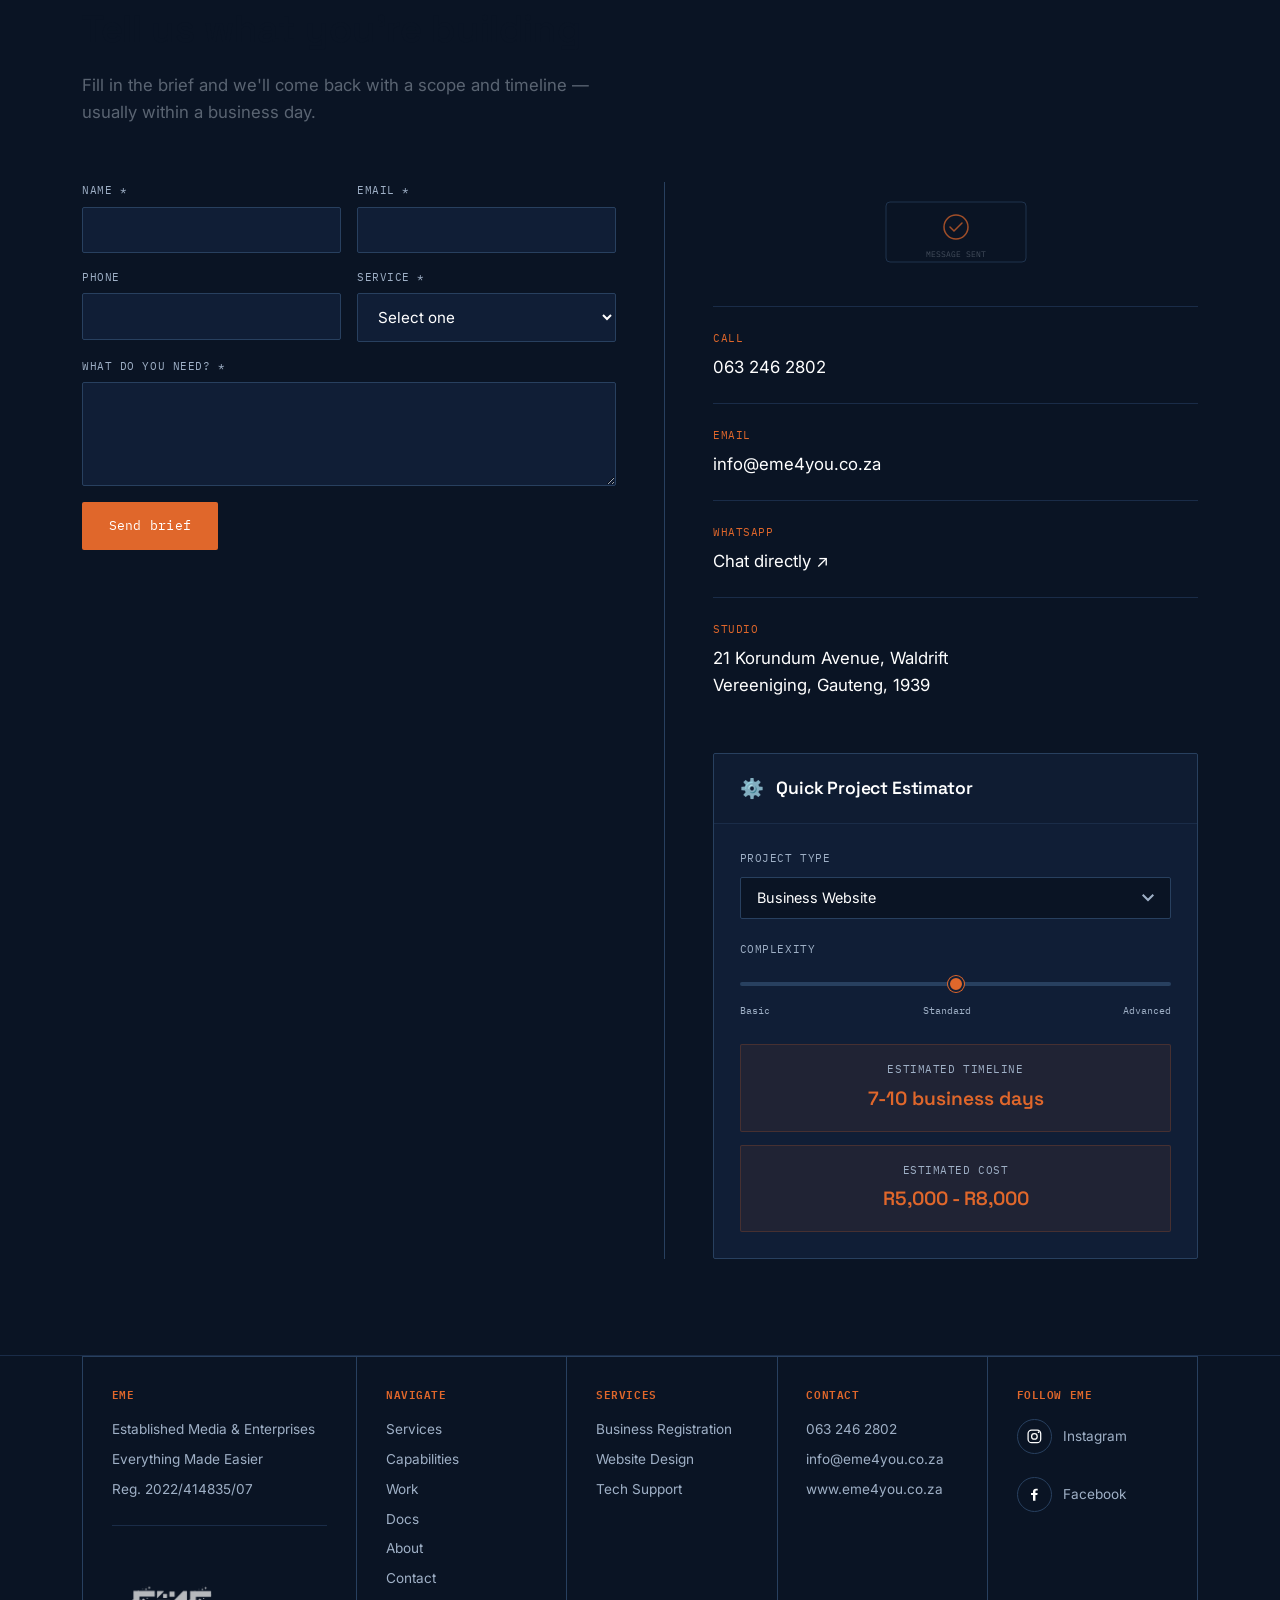
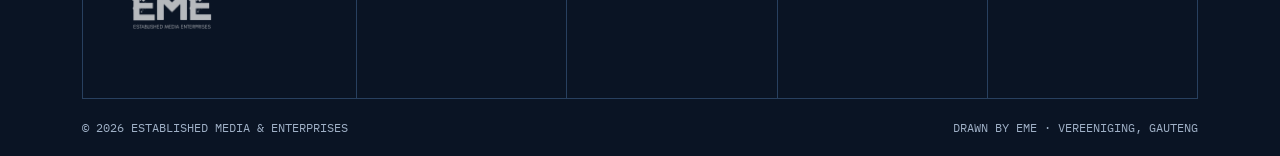
==== commit 98849092: "A working frontend" ====
--- a/index.html
+++ b/index.html
@@ -27,7 +27,7 @@
   <li><a href="#capabilities">Capabilities</a></li>
   <li><a href="#work">Work</a></li>
   <li><a href="/CVMaker/" class="nav-featured">CV Maker</a></li>
-  <li><a href="https://eme4you.co.za/ContractsZAR/#/" target="_blank" rel="noopener">ContractZAR</a></li>
+  <li><a href="https://eme4you.co.za/ContractsZAR/#/" target="_blank" rel="noopener" class="nav-featured">ContractsZAR</a></li>
   <li><a href="#docs">Docs</a></li>
   <li><a href="#about">About</a></li>
   <li><a href="#contact">Contact</a></li>
@@ -340,8 +340,8 @@
   <div class="wrap">
     <div class="section-head">
       <p class="eyebrow">Drawing set</p>
-      <h2>Recent work, on record</h2>
-      <p>A few of the businesses currently running on systems EME designed and shipped.</p>
+      <h2>Client work &amp; EME-built tools</h2>
+      <p>From client platforms to products of our own, we turn practical problems into working systems.</p>
     </div>
 
     <div class="sheet">
@@ -435,6 +435,62 @@
           </div>
           <div class="shot">
             <img src="screenshots/msb-userDashboard.jpg" alt="MSB Finance user dashboard" onerror="this.parentElement.innerHTML='<div class=\'shot-placeholder\'><svg width=\'80\' height=\'80\' viewBox=\'0 0 80 80\'><rect x=\'5\' y=\'10\' width=\'70\' height=\'60\' rx=\'3\' stroke=\'#28405F\' stroke-width=\'1.5\' fill=\'none\'/><rect x=\'15\' y=\'20\' width=\'20\' height=\'20\' rx=\'2\' stroke=\'#E0672B\' stroke-width=\'1\' fill=\'none\'/><rect x=\'45\' y=\'20\' width=\'20\' height=\'20\' rx=\'2\' stroke=\'#E0672B\' stroke-width=\'1\' fill=\'none\'/><text x=\'40\' y=\'70\' text-anchor=\'middle\' fill=\'#5A6472\' font-size=\'8\' font-family=\'IBM Plex Mono\'>DASHBOARD</text></svg></div>';">
+          </div>
+        </div>
+      </div>
+    </div>
+
+    <div class="sheet product-sheet">
+      <div class="sheet-bar"><span class="dwg">DWG—04 · EME PRODUCT / CVMAKER</span><span>Career tools / Document workflow</span></div>
+      <div class="sheet-body">
+        <div class="sheet-info">
+          <span class="product-label">BUILT BY EME</span>
+          <h3>CV Maker</h3>
+          <p>A guided CV-building workflow that validates each section, previews the result and generates an ATS-friendly PDF. Supporting documents can be appended to the finished CV.</p>
+          <div class="sheet-row"><span class="k">Open tool</span><span class="v"><a href="/CVMaker/">eme4you.co.za/CVMaker ↗</a></span></div>
+          <div class="chips"><span class="chip">Guided form</span><span class="chip">Live preview</span><span class="chip">Flask</span><span class="chip">PDF generation</span></div>
+        </div>
+        <div class="sheet-shots product-visual" aria-hidden="true">
+          <div class="product-art cv-art">
+            <div class="product-art-bar"><span>EME TOOL / CV—01</span><span class="product-art-status">READY</span></div>
+            <div class="product-paper">
+              <span class="product-paper-name">YOUR NAME</span>
+              <span class="product-paper-line"></span>
+              <span class="product-paper-line short"></span>
+              <span class="product-paper-heading">EXPERIENCE</span>
+              <span class="product-paper-line"></span>
+              <span class="product-paper-line medium"></span>
+              <span class="product-paper-heading">EDUCATION</span>
+              <span class="product-paper-line short"></span>
+            </div>
+          </div>
+        </div>
+      </div>
+    </div>
+
+    <div class="sheet product-sheet">
+      <div class="sheet-bar"><span class="dwg">DWG—05 · EME PRODUCT / CONTRACTZAR</span><span>Business agreements / Legal workflow</span></div>
+      <div class="sheet-body">
+        <div class="sheet-info">
+          <span class="product-label">BUILT BY EME</span>
+          <h3>ContractZAR</h3>
+          <p>A South African-focused workspace for drafting, sharing and signing business agreements, with editable starter templates for professionals and organisations.</p>
+          <div class="sheet-row"><span class="k">Open tool</span><span class="v"><a href="https://eme4you.co.za/ContractsZAR/#/" target="_blank" rel="noopener noreferrer">eme4you.co.za/ContractsZAR ↗</a></span></div>
+          <div class="chips"><span class="chip">Editable templates</span><span class="chip">Agreement workflow</span><span class="chip">Share &amp; sign</span><span class="chip">South African focus</span></div>
+        </div>
+        <div class="sheet-shots product-visual" aria-hidden="true">
+          <div class="product-art contract-art">
+            <div class="contract-stack">
+              <span class="contract-page page-back"></span>
+              <span class="contract-page page-front">
+                <span class="contract-page-label">CONTRACT / ZA</span>
+                <span class="product-paper-heading">AGREEMENT</span>
+                <span class="product-paper-line"></span>
+                <span class="product-paper-line medium"></span>
+                <span class="contract-signature">Signed ✓</span>
+              </span>
+            </div>
+            <span class="product-art-caption">DRAFT → SHARE → SIGN</span>
           </div>
         </div>
       </div>
@@ -563,9 +619,9 @@
 <section class="cv-promo on-dark" id="cv-maker">
   <div class="wrap">
     <div class="section-head on-dark">
-      <p class="eyebrow">New Tool</p>
+      <p class="eyebrow">Built by EME</p>
       <h2>ATS-Compliant CV Maker</h2>
-      <p>Generate professional, ATS-friendly CVs in minutes. Upload your documents, fill in your details, and export a polished CV — all in one workflow.</p>
+      <p>Our guided CV-building tool turns the job-application paperwork into a clear workflow, from personal details to a downloadable, ATS-friendly PDF.</p>
     </div>
     
     <div class="cv-feature-grid">
@@ -776,6 +832,33 @@
           <li><a href="tel:0632462802">063 246 2802</a></li>
           <li><a href="mailto:info@eme4you.co.za">info@eme4you.co.za</a></li>
           <li><a href="http://www.eme4you.co.za">www.eme4you.co.za</a></li>
+        </ul>
+      </div>
+      <div class="tb-col">
+        <h4>Follow EME</h4>
+        <ul class="social-links">
+          <li>
+            <a href="https://www.instagram.com/establishedme4you/" target="_blank" rel="noopener noreferrer" aria-label="Follow EME on Instagram">
+              <span class="social-icon">
+                <svg viewBox="0 0 24 24" aria-hidden="true" focusable="false">
+                  <rect x="3" y="3" width="18" height="18" rx="5" fill="none" stroke="currentColor" stroke-width="1.8"/>
+                  <circle cx="12" cy="12" r="4" fill="none" stroke="currentColor" stroke-width="1.8"/>
+                  <circle cx="18" cy="6" r="1.2" fill="currentColor"/>
+                </svg>
+              </span>
+              <span>Instagram</span>
+            </a>
+          </li>
+          <li>
+            <a href="https://www.facebook.com/establishedme4you" target="_blank" rel="noopener noreferrer" aria-label="Follow EME on Facebook">
+              <span class="social-icon">
+                <svg viewBox="0 0 24 24" aria-hidden="true" focusable="false">
+                  <path fill="currentColor" d="M13.5 21v-8h2.7l.4-3h-3.1V8.1c0-.9.3-1.5 1.6-1.5h1.6V3.9c-.3 0-1.3-.1-2.5-.1-2.5 0-4.2 1.5-4.2 4.2V10H7.2v3H10v8z"/>
+                </svg>
+              </span>
+              <span>Facebook</span>
+            </a>
+          </li>
         </ul>
       </div>
     </div>
--- a/css/styles.css
+++ b/css/styles.css
@@ -130,8 +130,8 @@
   top: -8px;
   right: -30px;
   font-size: 0.55rem;
-  background: var(--signal);
-  color: var(--white);
+  background: #22c55e;
+  color: var(--ink);
   padding: 0.15rem 0.35rem;
   border-radius: 2px;
   letter-spacing: 0.05em;
@@ -361,6 +361,25 @@
 .sheet-shots{display:flex;background:var(--ink);}
 .sheet-shots img{width:100%;height:100%;object-fit:cover;filter:grayscale(20%) contrast(1.02);}
 .sheet-shots .shot{flex:1;border-left:1px solid var(--line);min-height:220px;background:linear-gradient(135deg,var(--ink-2),var(--ink));}
+.product-label{display:inline-block;font-family:var(--mono);font-size:0.65rem;letter-spacing:0.12em;color:var(--signal);margin-bottom:0.6rem;}
+.product-visual{align-items:stretch;min-height:300px;padding:1.5rem;background-color:var(--ink);background-image:linear-gradient(var(--line-soft) 1px,transparent 1px),linear-gradient(90deg,var(--line-soft) 1px,transparent 1px);background-size:28px 28px;}
+.product-art{position:relative;display:flex;flex:1;align-items:center;justify-content:center;min-height:260px;overflow:hidden;background:rgba(16,30,54,0.82);border:1px solid var(--line);}
+.product-art-bar{position:absolute;top:0;left:0;right:0;display:flex;justify-content:space-between;padding:0.8rem 1rem;border-bottom:1px solid var(--line);font-family:var(--mono);font-size:0.63rem;letter-spacing:0.08em;color:var(--mist);}
+.product-art-status{color:#22c55e;}
+.product-paper{width:min(72%,320px);min-height:205px;padding:1.3rem;background:var(--paper);box-shadow:8px 8px 0 rgba(0,0,0,0.22);display:flex;flex-direction:column;gap:0.6rem;transform:rotate(-2deg);}
+.product-paper-name{font-family:var(--mono);font-size:0.8rem;font-weight:700;color:var(--ink-text);letter-spacing:0.08em;}
+.product-paper-heading{font-family:var(--mono);font-size:0.55rem;font-weight:700;letter-spacing:0.08em;color:var(--signal);margin-top:0.3rem;}
+.product-paper-line{display:block;width:100%;height:3px;background:#c9c2af;}
+.product-paper-line.short{width:48%;}
+.product-paper-line.medium{width:76%;}
+.contract-art{background:linear-gradient(135deg,rgba(21,58,50,0.8),var(--ink-2));}
+.contract-stack{position:relative;width:230px;height:210px;}
+.contract-page{position:absolute;display:flex;flex-direction:column;gap:0.7rem;width:170px;height:200px;padding:1rem;background:var(--paper);border:1px solid var(--paper-2);box-shadow:8px 8px 0 rgba(0,0,0,0.2);}
+.contract-page.page-back{top:0;left:42px;transform:rotate(7deg);opacity:0.55;}
+.contract-page.page-front{top:7px;left:18px;transform:rotate(-4deg);}
+.contract-page-label{font-family:var(--mono);font-size:0.52rem;letter-spacing:0.08em;color:var(--graphite);}
+.contract-signature{align-self:flex-end;margin-top:auto;padding:0.25rem 0.55rem;border:1px solid #22c55e;color:#166534;font-family:var(--mono);font-size:0.55rem;}
+.product-art-caption{position:absolute;right:1rem;bottom:1rem;font-family:var(--mono);font-size:0.58rem;letter-spacing:0.08em;color:var(--mist);}
 
 /* =========================================================
    ABOUT
@@ -387,15 +406,16 @@
    ========================================================= */
 .contact{background:var(--ink);}
 .contact-grid{display:grid;grid-template-columns:1fr 1fr;gap:3rem;}
-.contact-form{display:flex;flex-direction:column;gap:1rem;}
-.field{display:flex;flex-direction:column;gap:0.4rem;}
+.contact-form{display:flex;flex-direction:column;gap:1rem;min-width:0;}
+.field{display:flex;flex-direction:column;gap:0.4rem;min-width:0;}
 .field label{font-family:var(--mono);font-size:0.7rem;color:var(--mist);text-transform:uppercase;letter-spacing:0.05em;}
 .field input,.field select,.field textarea{
   background:var(--ink-2);border:1px solid var(--line);color:var(--white);
   padding:0.8rem 1rem;font-family:var(--body);font-size:0.95rem;border-radius:var(--radius);
+  min-width:0;width:100%;
 }
 .field input:focus,.field select:focus,.field textarea:focus{border-color:var(--signal);outline:none;}
-.field-row{display:grid;grid-template-columns:1fr 1fr;gap:1rem;}
+.field-row{display:grid;grid-template-columns:repeat(2,minmax(0,1fr));gap:1rem;}
 .contact-direct{border-left:1px solid var(--line);padding-left:3rem;}
 .direct-item{padding:1.4rem 0;border-top:1px solid var(--line-soft);}
 .direct-item:first-child{border-top:none;padding-top:0;}
@@ -409,13 +429,20 @@
    FOOTER
    ========================================================= */
 footer{background:var(--ink);border-top:1px solid var(--line-soft);}
-.titleblock{display:grid;grid-template-columns:1.4fr 1fr 1fr 1fr;border:1px solid var(--line);}
+.titleblock{display:grid;grid-template-columns:1.3fr repeat(4,1fr);border:1px solid var(--line);}
 .tb-col{padding:1.8rem;border-left:1px solid var(--line);}
 .tb-col:first-child{border-left:none;}
 .tb-col h4{font-family:var(--mono);font-size:0.7rem;color:var(--signal);text-transform:uppercase;letter-spacing:0.05em;margin-bottom:1rem;}
 .tb-col p, .tb-col li{color:var(--mist);font-size:0.85rem;margin-bottom:0.5rem;}
 .tb-col a:hover{color:var(--white);}
 .tb-bottom{display:flex;justify-content:space-between;padding:1.2rem 0;font-family:var(--mono);font-size:0.72rem;color:var(--mist);flex-wrap:wrap;gap:0.5rem;}
+.social-links{display:flex;flex-direction:column;gap:0.9rem;}
+.social-links a{display:flex;align-items:center;gap:0.7rem;color:var(--mist);font-size:0.85rem;}
+.social-icon{display:grid;place-items:center;width:2.2rem;height:2.2rem;border:1px solid var(--line);border-radius:50%;color:var(--white);transition:color 0.2s ease,background 0.2s ease,border-color 0.2s ease,transform 0.2s ease;}
+.social-icon svg{width:1.05rem;height:1.05rem;}
+.social-links a:hover .social-icon,.social-links a:focus-visible .social-icon{color:var(--white);background:var(--signal);border-color:var(--signal);animation:social-bounce 0.5s ease both;}
+@keyframes social-bounce{0%,100%{transform:translateY(0) rotate(0)}35%{transform:translateY(-4px) rotate(-8deg)}70%{transform:translateY(1px) rotate(5deg)}}
+@media (prefers-reduced-motion: reduce){.social-links a:hover .social-icon,.social-links a:focus-visible .social-icon{animation:none;}}
 
 /* Footer Logo */
 .footer-logo {
@@ -1121,8 +1148,9 @@
 }
 
 @media (max-width: 900px) {
-  .titleblock{grid-template-columns:1fr 1fr;}
-  .tb-col{border-left:none;border-top:1px solid var(--line);}
+  .titleblock{grid-template-columns:repeat(2,minmax(0,1fr));}
+  .tb-col{border-left:none;border-top:1px solid var(--line);min-width:0;}
+  .tb-col p,.tb-col li{overflow-wrap:anywhere;}
   .docs-grid {
     grid-template-columns: repeat(2, 1fr);
   }
@@ -1194,6 +1222,10 @@
   }
   .logo-mark {
     width: 100px;
+  }
+  .titleblock > .tb-col:nth-child(4),
+  .titleblock > .tb-col:nth-child(5) {
+    grid-column: 1 / -1;
   }
 }
 
